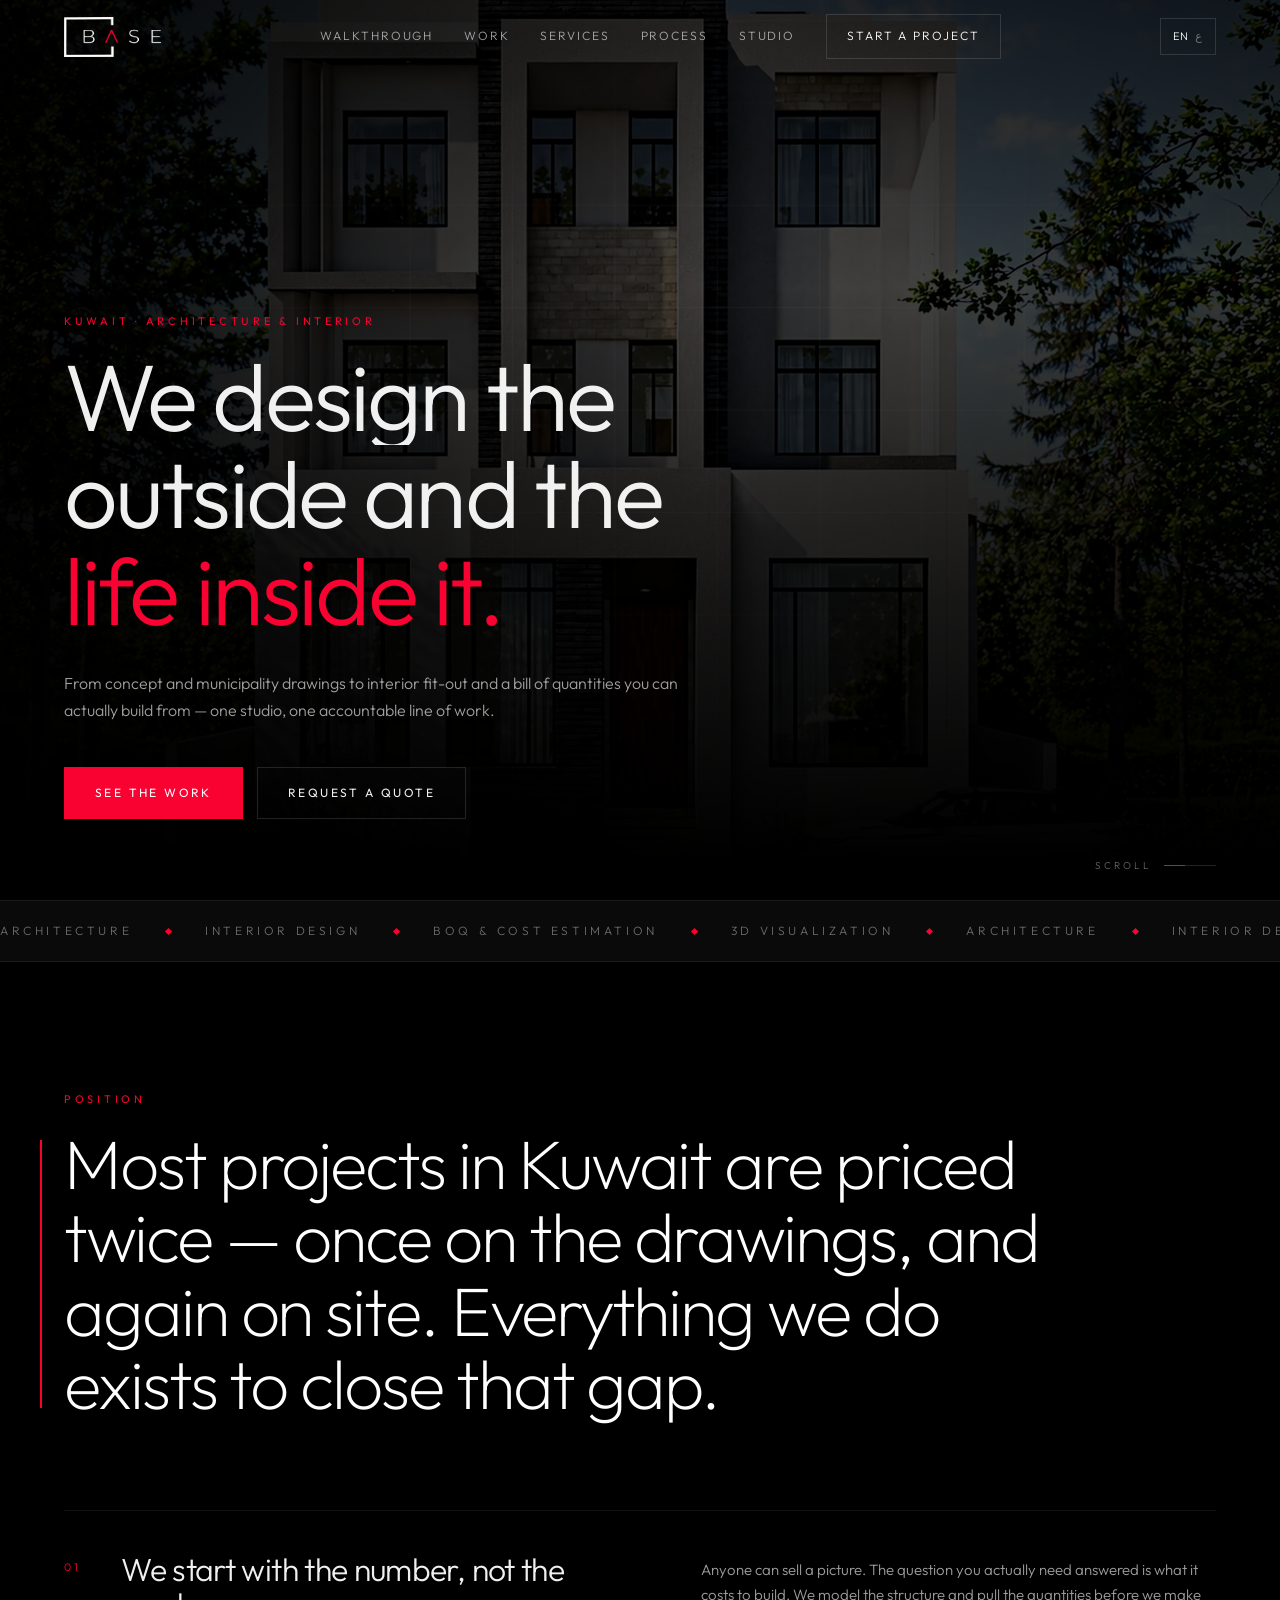
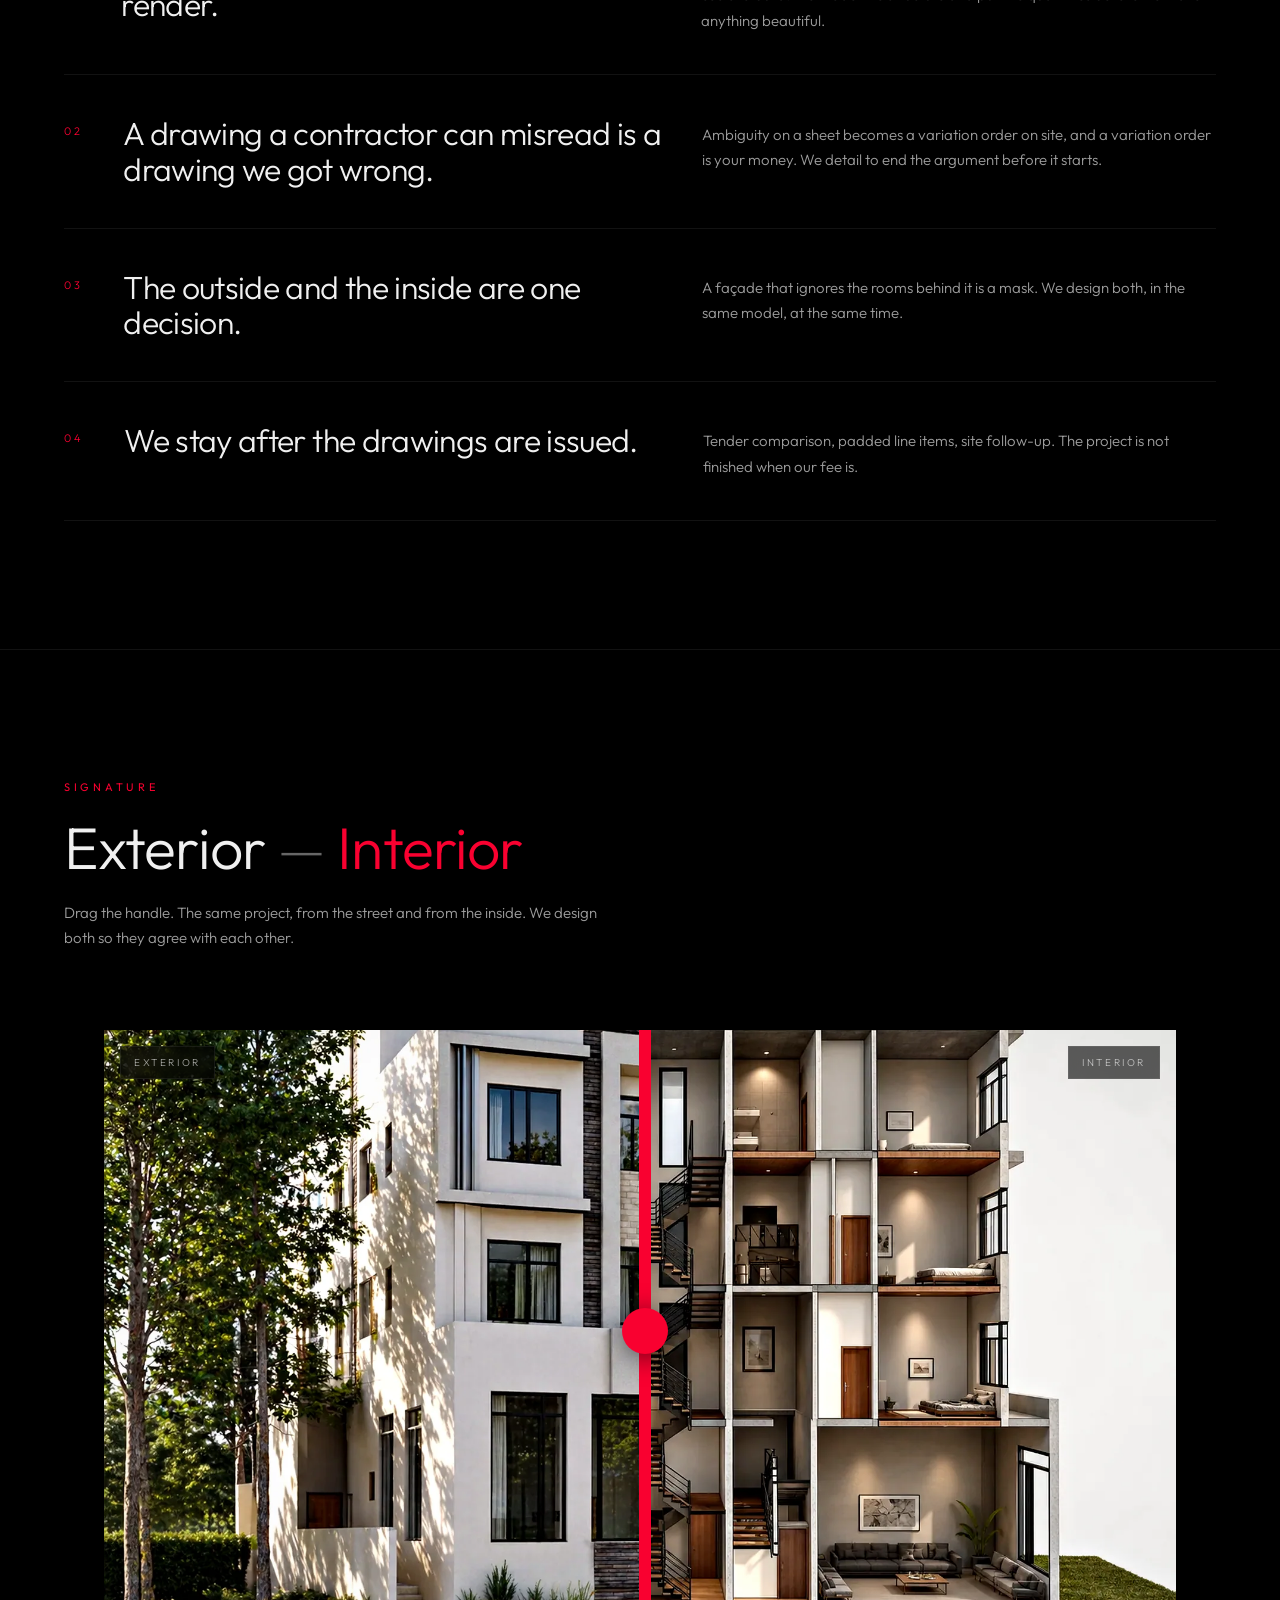
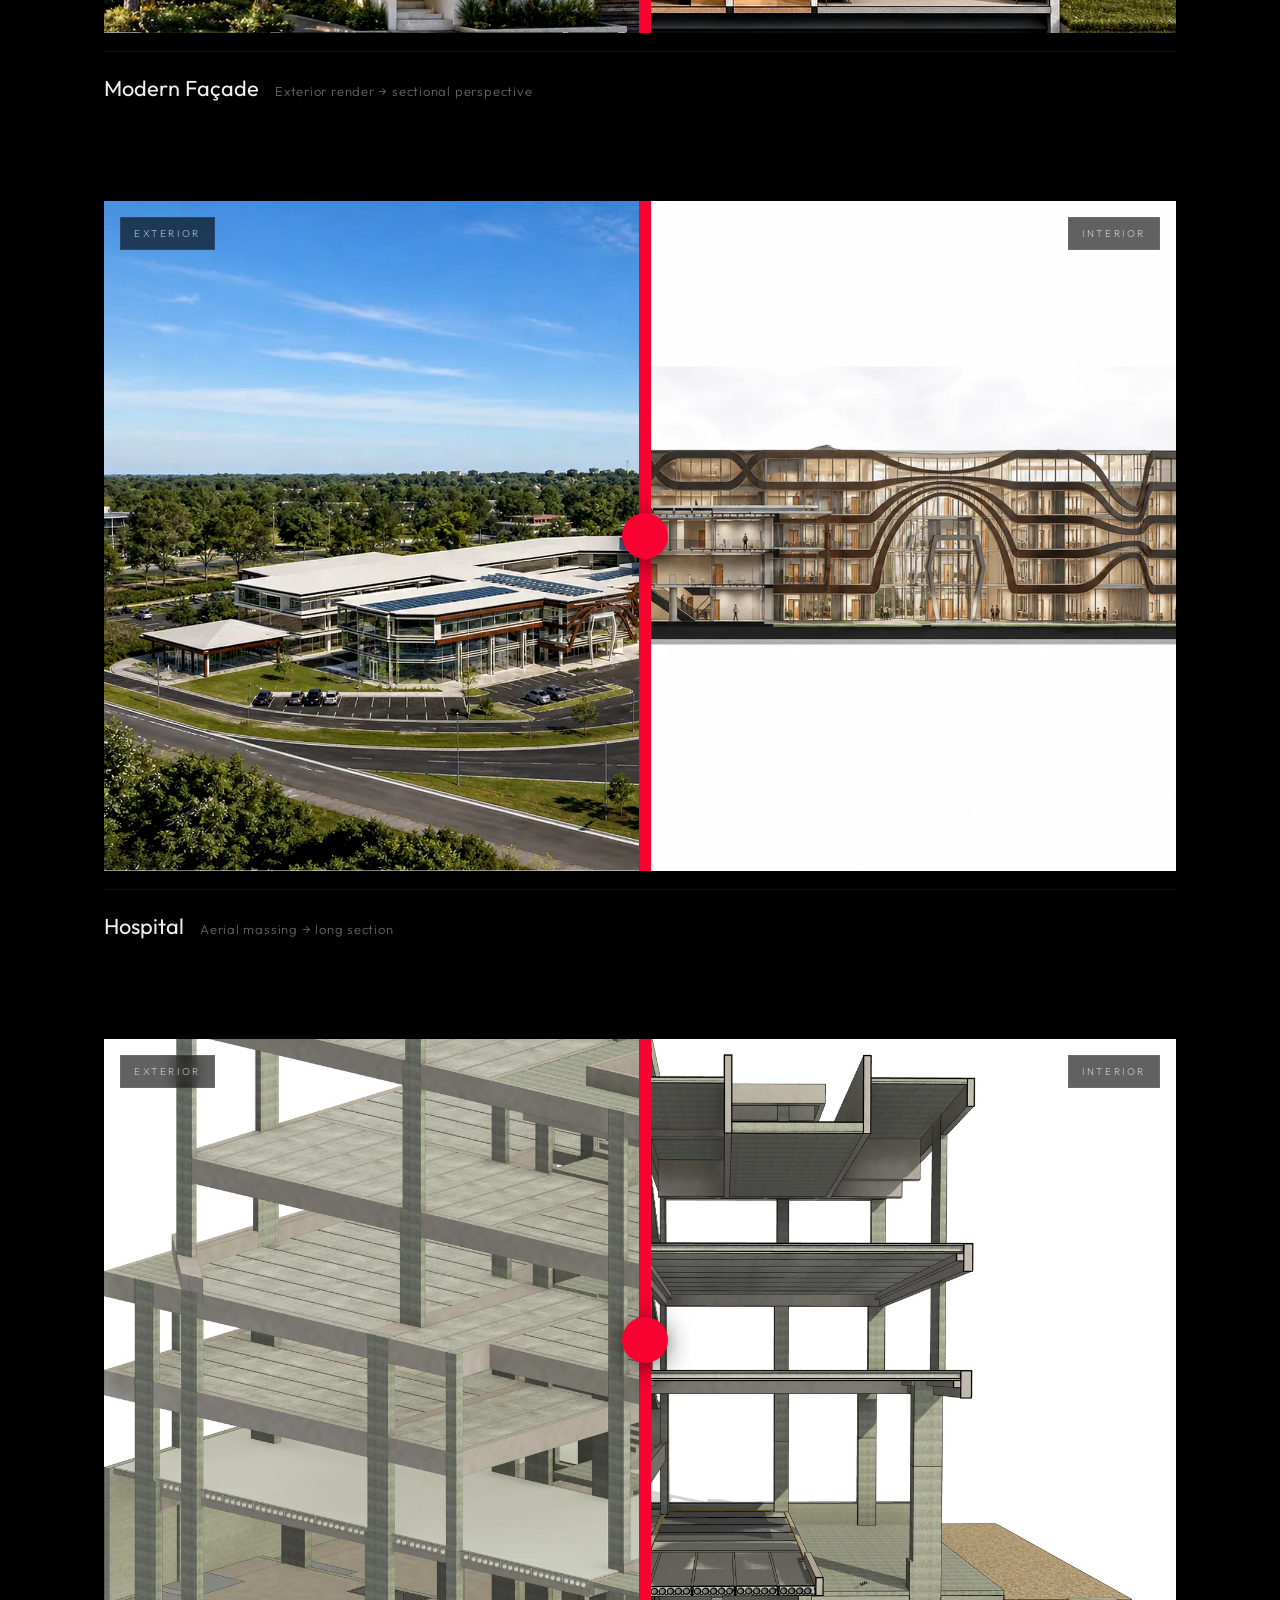
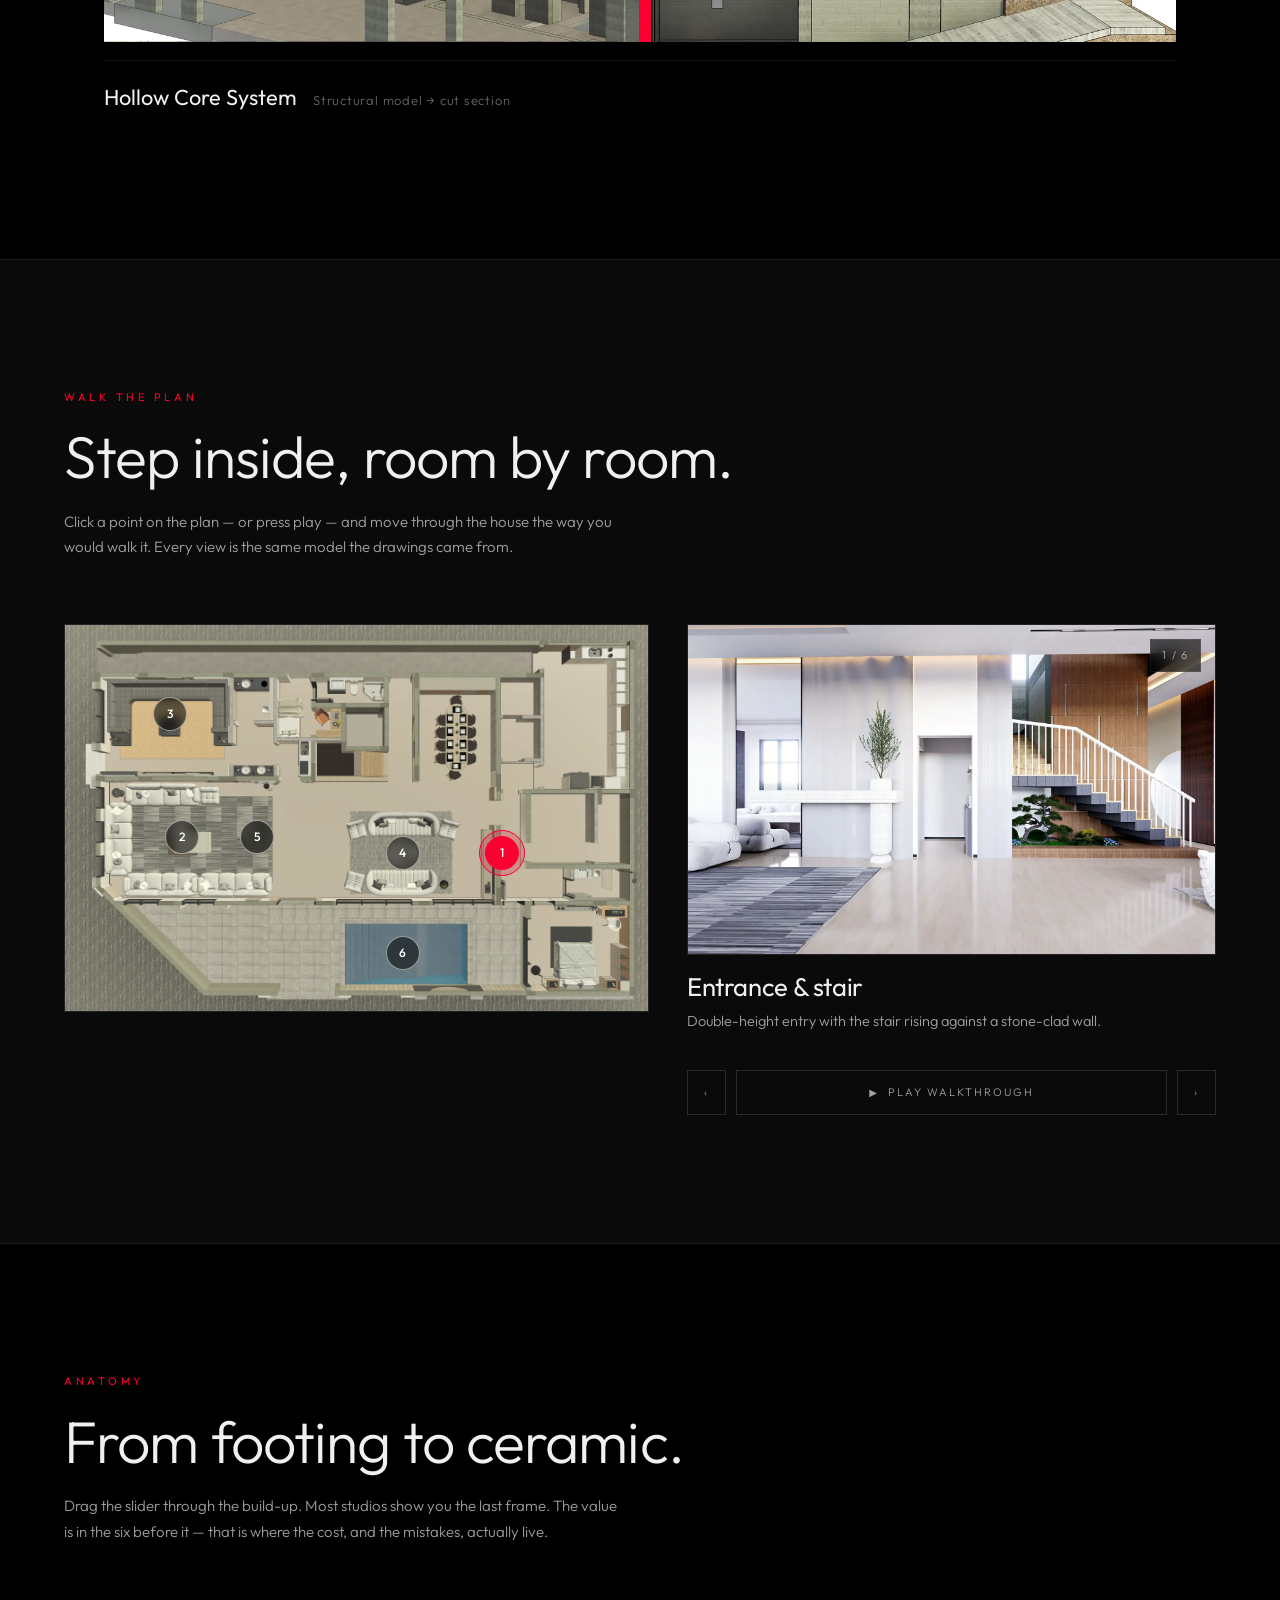
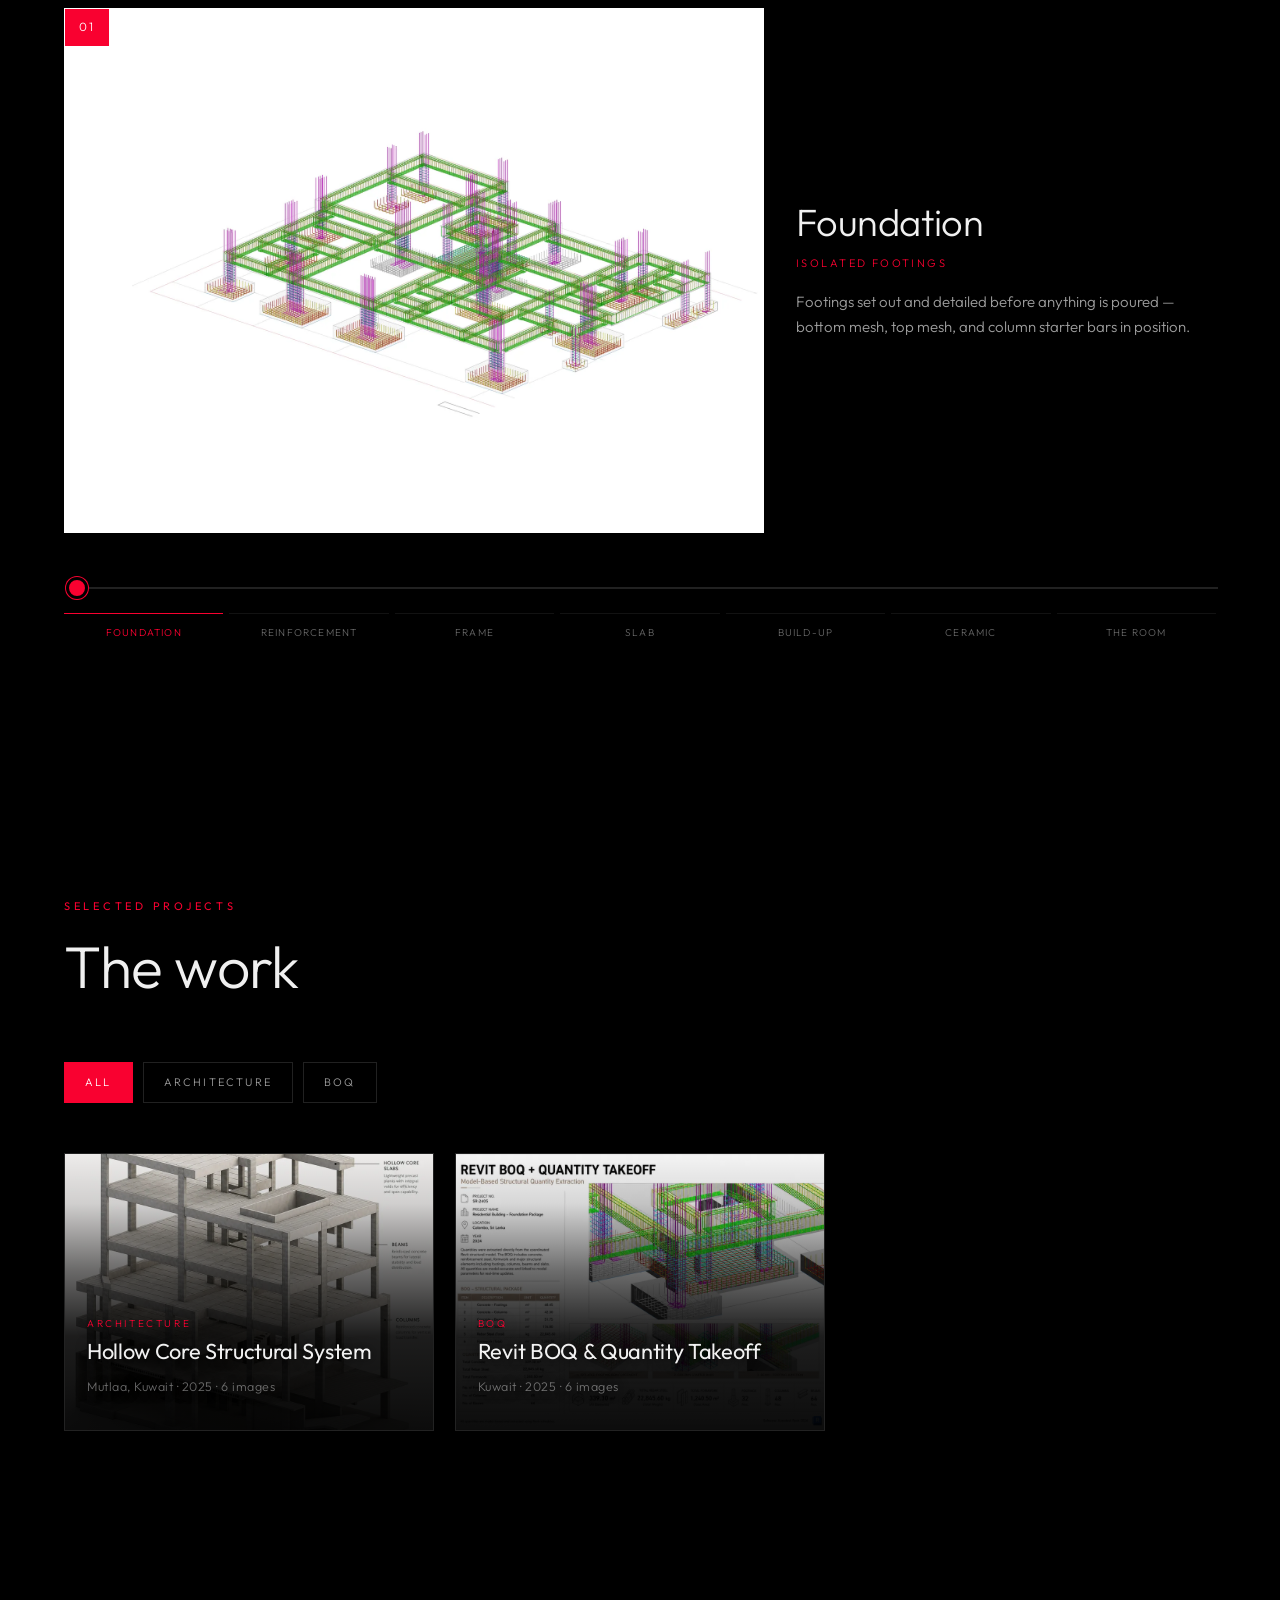
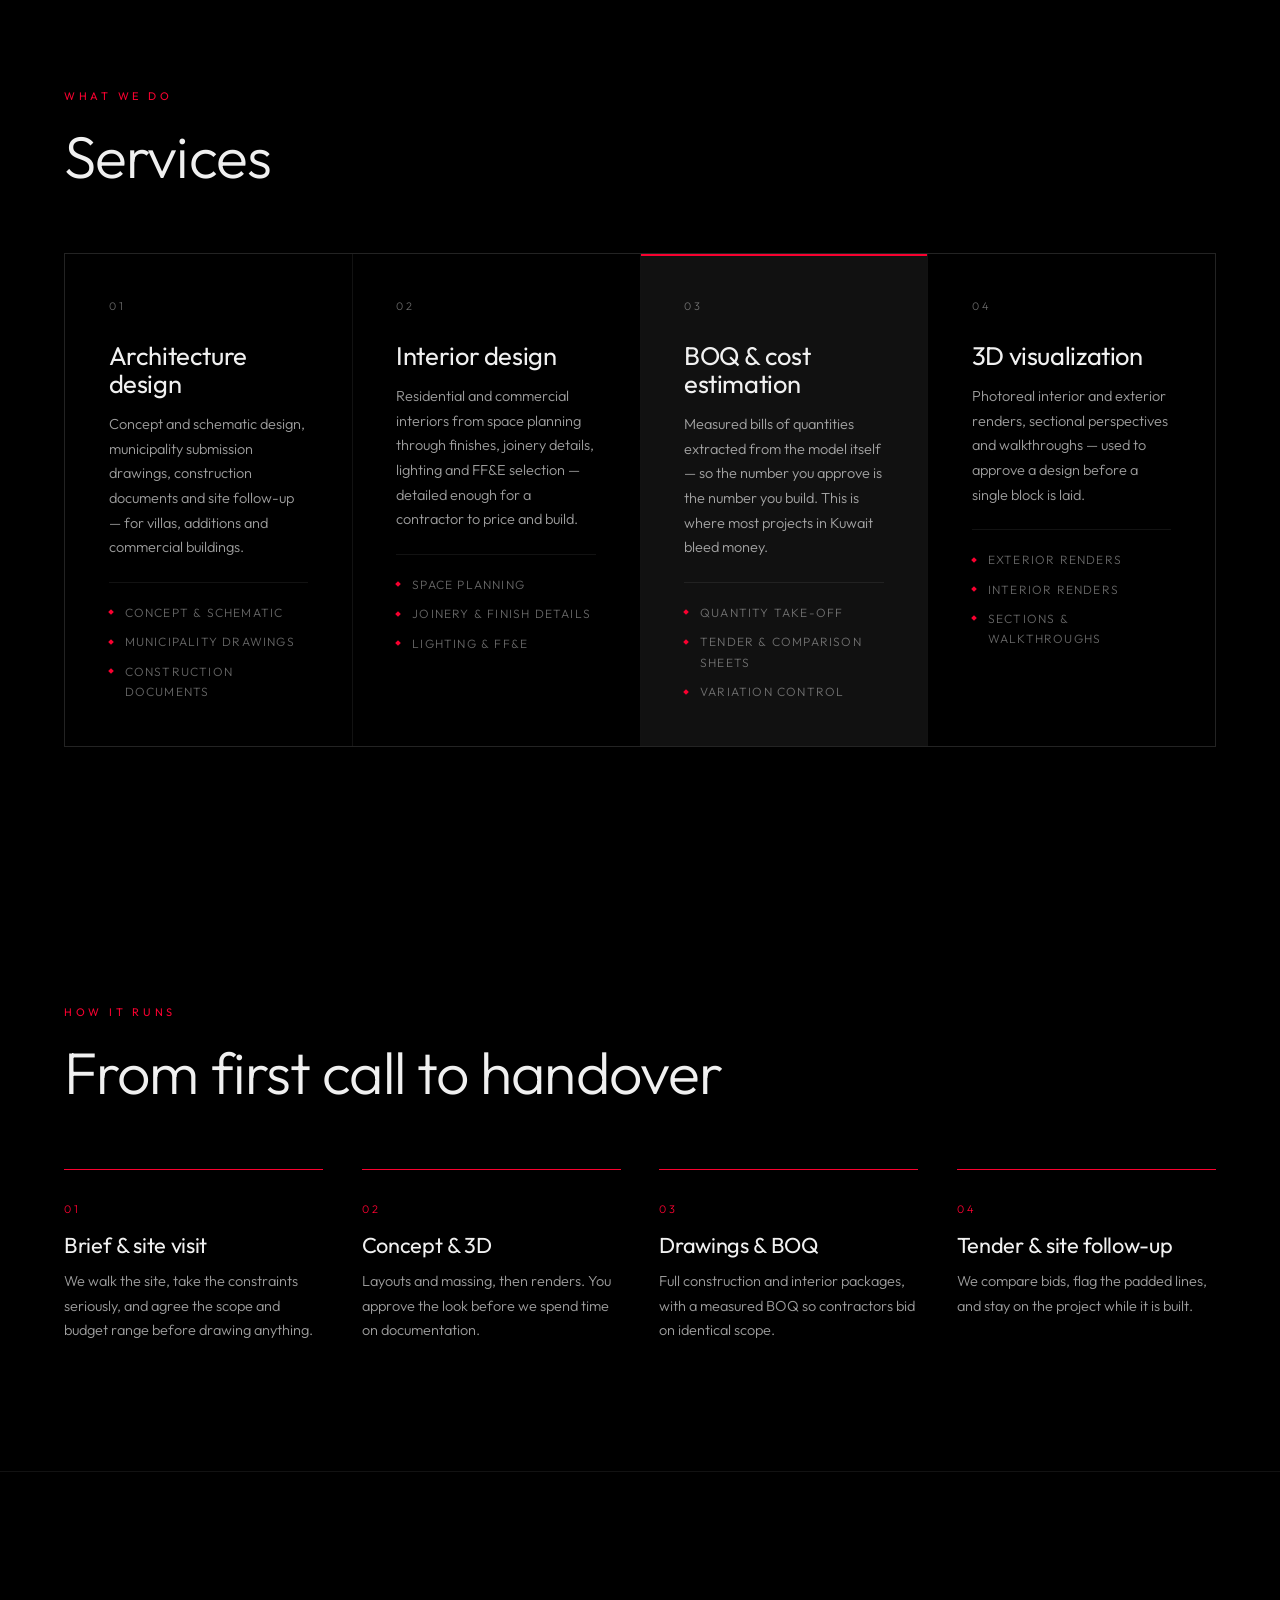
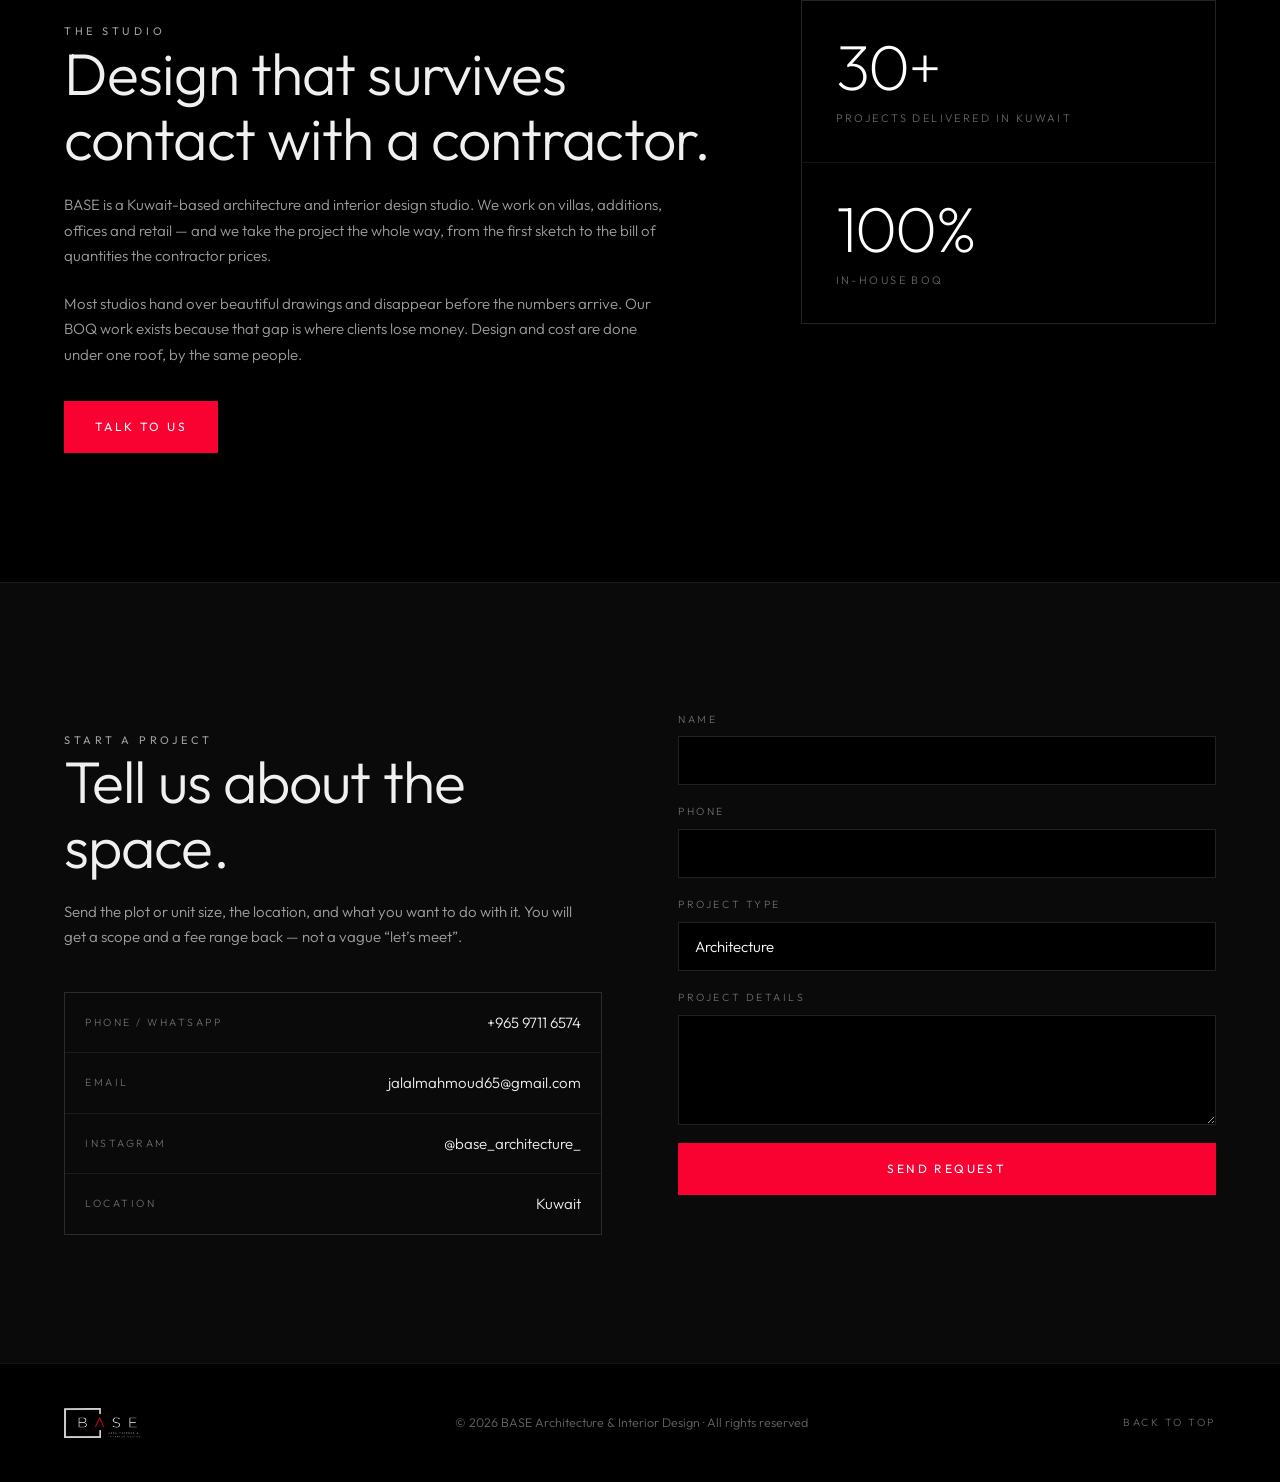
==== index.html @ 195a8ef1 "Add stated Position, hide client-identifiable and student work Position section: a lead statement an" ====
<!DOCTYPE html>
<html lang="en" dir="ltr">
<head>
<meta charset="utf-8">
<meta name="viewport" content="width=device-width, initial-scale=1">
<title>BASE — Architecture &amp; Interior Design | Kuwait</title>
<meta name="description" content="BASE is a Kuwait-based architecture and interior design studio: concept design, municipality drawings, interior fit-out, 3D visualization and model-based BOQ / cost estimation.">
<meta name="theme-color" content="#000000">
<meta name="robots" content="index, follow">

<meta property="og:type" content="website">
<meta property="og:site_name" content="BASE Architecture &amp; Interior Design">
<meta property="og:title" content="BASE — Architecture &amp; Interior Design | Kuwait">
<meta property="og:description" content="Architecture, interior design, 3D visualization and model-based BOQ in Kuwait.">
<!-- Absolute URLs are required here — relative paths break link previews
     on WhatsApp, LinkedIn and X. Update these if you add a custom domain. -->
<meta property="og:url" content="https://jellox9991.github.io/base-design/">
<meta property="og:image" content="https://jellox9991.github.io/base-design/assets/img/brand/og-cover.jpg">
<meta property="og:image:width" content="1200">
<meta property="og:image:height" content="630">
<meta property="og:locale" content="en_US">
<meta property="og:locale:alternate" content="ar_KW">
<meta name="twitter:card" content="summary_large_image">
<meta name="twitter:image" content="https://jellox9991.github.io/base-design/assets/img/brand/og-cover.jpg">

<link rel="canonical" href="https://jellox9991.github.io/base-design/">
<link rel="icon" href="assets/img/brand/favicon.svg" type="image/svg+xml">
<link rel="apple-touch-icon" href="assets/img/brand/logo.png">
<link rel="preconnect" href="https://fonts.googleapis.com">
<link rel="preconnect" href="https://fonts.gstatic.com" crossorigin>
<link href="https://fonts.googleapis.com/css2?family=Outfit:wght@200;300;400;500&family=Tajawal:wght@300;400;500;700&display=swap" rel="stylesheet">
<link rel="preload" as="image" href="assets/img/transitions/hero.webp">
<link rel="stylesheet" href="css/style.css">

<script type="application/ld+json">
{
  "@context": "https://schema.org",
  "@type": "ProfessionalService",
  "name": "BASE Architecture & Interior Design",
  "alternateName": "بيس للعمارة والتصميم الداخلي",
  "description": "Architecture, interior design, 3D visualization and model-based BOQ / cost estimation studio based in Kuwait.",
  "url": "https://jellox9991.github.io/base-design/",
  "image": "https://jellox9991.github.io/base-design/assets/img/brand/og-cover.jpg",
  "areaServed": { "@type": "Country", "name": "Kuwait" },
  "address": { "@type": "PostalAddress", "addressCountry": "KW" },
  "telephone": "+96597116574",
  "email": "jalalmahmoud65@gmail.com",
  "sameAs": ["https://instagram.com/base_architecture_"],
  "knowsLanguage": ["en", "ar"],
  "serviceType": [
    "Architectural design",
    "Interior design",
    "Bill of quantities",
    "3D visualization"
  ]
}
</script>
</head>
<body>

<a class="skip-link" href="#main" data-i18n="skip">Skip to content</a>

<!-- ============ NAV ============ -->
<header class="nav" id="nav">
  <div class="nav__inner">
    <a class="brand" href="#hero" aria-label="BASE — home">
      <!-- tagline-free lockup: the strapline is unreadable at nav size -->
      <img class="brand__mark" src="assets/img/brand/logo-mark.png" alt="BASE" width="1010" height="417">
    </a>

    <nav class="nav__links" id="navLinks">
      <a href="#walkthrough" data-i18n="navWalk">Walkthrough</a>
      <a href="#work"     data-i18n="navWork">Work</a>
      <a href="#services" data-i18n="navServices">Services</a>
      <a href="#process"  data-i18n="navProcess">Process</a>
      <a href="#about"    data-i18n="navAbout">Studio</a>
      <a href="#contact"  class="nav__cta" data-i18n="navContact">Start a project</a>
    </nav>

    <div class="nav__tools">
      <button class="lang" id="langBtn" type="button" aria-label="Switch language / تغيير اللغة">
        <span class="lang__on">EN</span><span class="lang__off">ع</span>
      </button>
      <button class="burger" id="burger" type="button" aria-label="Menu" aria-expanded="false">
        <span></span><span></span><span></span>
      </button>
    </div>
  </div>
</header>

<main id="main">

<!-- ============ HERO ============ -->
<section class="hero" id="hero">
  <div class="hero__media" aria-hidden="true">
    <img src="assets/img/transitions/hero.webp" alt="" class="hero__img" fetchpriority="high" decoding="async">
    <div class="hero__grid"></div>
  </div>

  <div class="hero__content">
    <p class="eyebrow" data-i18n="heroEyebrow">Kuwait · Architecture &amp; Interior</p>
    <h1 class="hero__title">
      <span class="line" data-i18n="heroTitle1">We design the</span>
      <span class="line" data-i18n="heroTitle2">outside and the</span>
      <span class="line line--accent" data-i18n="heroTitle3">life inside it.</span>
    </h1>
    <p class="hero__lede" data-i18n="heroLede">From concept and municipality drawings to interior fit-out and a bill of quantities you can actually build from — one studio, one accountable line of work.</p>
    <div class="hero__actions">
      <a href="#work" class="btn btn--primary" data-i18n="heroCta1">See the work</a>
      <a href="#contact" class="btn btn--ghost" data-i18n="heroCta2">Request a quote</a>
    </div>
  </div>

  <div class="hero__scroll" aria-hidden="true">
    <span data-i18n="scroll">Scroll</span>
    <i></i>
  </div>
</section>

<!-- ============ MARQUEE ============ -->
<section class="strip" aria-hidden="true">
  <div class="strip__track">
    <span>ARCHITECTURE</span><i></i><span>INTERIOR DESIGN</span><i></i><span>BOQ &amp; COST ESTIMATION</span><i></i><span>3D VISUALIZATION</span><i></i>
    <span>ARCHITECTURE</span><i></i><span>INTERIOR DESIGN</span><i></i><span>BOQ &amp; COST ESTIMATION</span><i></i><span>3D VISUALIZATION</span><i></i>
  </div>
</section>

<!-- ============ POSITION ============ -->
<section class="section manifesto" id="position">
  <div class="wrap">
    <p class="eyebrow" data-reveal data-i18n="posEyebrow">Position</p>

    <blockquote class="manifesto__lead" data-reveal data-i18n="posLead">
      Most projects in Kuwait are priced twice — once on the drawings, and again on site. Everything we do exists to close that gap.
    </blockquote>

    <ol class="creed">
      <li class="creed__item" data-reveal>
        <span class="creed__n">01</span>
        <h3 data-i18n="pos1">We start with the number, not the render.</h3>
        <p data-i18n="pos1d">Anyone can sell a picture. The question you actually need answered is what it costs to build. We model the structure and pull the quantities before we make anything beautiful.</p>
      </li>
      <li class="creed__item" data-reveal style="--d:80ms">
        <span class="creed__n">02</span>
        <h3 data-i18n="pos2">A drawing a contractor can misread is a drawing we got wrong.</h3>
        <p data-i18n="pos2d">Ambiguity on a sheet becomes a variation order on site, and a variation order is your money. We detail to end the argument before it starts.</p>
      </li>
      <li class="creed__item" data-reveal style="--d:160ms">
        <span class="creed__n">03</span>
        <h3 data-i18n="pos3">The outside and the inside are one decision.</h3>
        <p data-i18n="pos3d">A façade that ignores the rooms behind it is a mask. We design both, in the same model, at the same time.</p>
      </li>
      <li class="creed__item" data-reveal style="--d:240ms">
        <span class="creed__n">04</span>
        <h3 data-i18n="pos4">We stay after the drawings are issued.</h3>
        <p data-i18n="pos4d">Tender comparison, padded line items, site follow-up. The project is not finished when our fee is.</p>
      </li>
    </ol>
  </div>
</section>

<!-- ============ EXTERIOR ⇄ INTERIOR ============ -->
<section class="section transition" id="transition">
  <div class="wrap">
    <header class="sec-head" data-reveal>
      <p class="eyebrow" data-i18n="transEyebrow">Signature</p>
      <h2 class="sec-title">
        <span data-i18n="transTitleA">Exterior</span>
        <span class="dash">—</span>
        <span class="accent" data-i18n="transTitleB">Interior</span>
      </h2>
      <p class="sec-lede" data-i18n="transLede">Drag the handle. The same project, from the street and from the inside. We design both so they agree with each other.</p>
    </header>

    <div class="compare-list" id="compareList"><!-- built from js/projects.js --></div>
  </div>
</section>

<!-- ============ PLAN WALKTHROUGH ============ -->
<section class="section walk" id="walkthrough">
  <div class="wrap">
    <header class="sec-head" data-reveal>
      <p class="eyebrow" data-i18n="walkEyebrow">Walk the plan</p>
      <h2 class="sec-title" data-i18n="walkTitle">Step inside, room by room.</h2>
      <p class="sec-lede" data-i18n="walkLede">Click a point on the plan — or press play — and move through the house the way you would walk it. Every view is the same model the drawings came from.</p>
    </header>

    <div class="walk__grid" data-reveal>
      <figure class="walk__plan">
        <img id="walkPlan" src="assets/img/walk/salmiya-plan.webp" alt="Ground floor plan" loading="lazy" decoding="async">
        <div class="walk__dots" id="walkDots"></div>
      </figure>

      <div class="walk__view">
        <div class="walk__frame">
          <img id="walkImg" src="" alt="" decoding="async">
          <span class="walk__badge" id="walkBadge">1 / 6</span>
        </div>
        <div class="walk__info">
          <h3 id="walkRoom">—</h3>
          <p id="walkNote"></p>
        </div>
        <div class="walk__ctrl">
          <button class="wbtn" id="walkPrev" type="button" aria-label="Previous room">&#8249;</button>
          <button class="wbtn wbtn--play" id="walkPlay" type="button">
            <span class="wbtn__icon" id="walkPlayIcon">▶</span>
            <span data-i18n="walkPlay">Play walkthrough</span>
          </button>
          <button class="wbtn" id="walkNext" type="button" aria-label="Next room">&#8250;</button>
        </div>
      </div>
    </div>
  </div>
</section>

<!-- ============ BUILD-UP LAYERS ============ -->
<section class="section layers" id="layers">
  <div class="wrap">
    <header class="sec-head" data-reveal>
      <p class="eyebrow" data-i18n="layEyebrow">Anatomy</p>
      <h2 class="sec-title" data-i18n="layTitle">From footing to ceramic.</h2>
      <p class="sec-lede" data-i18n="layLede">Drag the slider through the build-up. Most studios show you the last frame. The value is in the seven before it — that is where the cost, and the mistakes, actually live.</p>
    </header>

    <div class="lay" data-reveal>
      <div class="lay__stage">
        <img id="layImg" src="" alt="" loading="lazy" decoding="async">
        <span class="lay__step" id="layStep">01</span>
      </div>

      <div class="lay__panel">
        <h3 id="layName">—</h3>
        <p class="lay__spec" id="laySpec"></p>
        <p class="lay__note" id="layNote"></p>
      </div>

      <div class="lay__track">
        <input type="range" id="layRange" min="0" max="6" value="0" step="1"
               aria-label="Construction layer">
        <ol class="lay__ticks" id="layTicks"></ol>
      </div>
    </div>
  </div>
</section>

<!-- ============ WORK ============ -->
<section class="section work" id="work">
  <div class="wrap">
    <header class="sec-head" data-reveal>
      <p class="eyebrow" data-i18n="workEyebrow">Selected projects</p>
      <h2 class="sec-title" data-i18n="workTitle">The work</h2>
    </header>

    <div class="filters" data-reveal>
      <button class="chip is-active" data-filter="all"          data-i18n="fAll">All</button>
      <button class="chip" data-filter="architecture" data-i18n="fArch">Architecture</button>
      <button class="chip" data-filter="interior"     data-i18n="fInt">Interior</button>
      <button class="chip" data-filter="exterior"     data-i18n="fExt">Exterior</button>
      <button class="chip" data-filter="boq"          data-i18n="fBoq">BOQ</button>
    </div>

    <div class="grid" id="grid"><!-- built from js/projects.js --></div>
  </div>
</section>

<!-- ============ SERVICES ============ -->
<section class="section services" id="services">
  <div class="wrap">
    <header class="sec-head" data-reveal>
      <p class="eyebrow" data-i18n="svcEyebrow">What we do</p>
      <h2 class="sec-title" data-i18n="svcTitle">Services</h2>
    </header>

    <div class="svc-grid" data-reveal>
      <article class="svc">
        <span class="svc__num">01</span>
        <h3 data-i18n="svc1">Architecture design</h3>
        <p data-i18n="svc1d">Concept and schematic design, municipality submission drawings, construction documents and site follow-up.</p>
        <ul>
          <li data-i18n="svc1a">Concept &amp; schematic</li>
          <li data-i18n="svc1b">Municipality drawings</li>
          <li data-i18n="svc1c">Construction documents</li>
        </ul>
      </article>

      <article class="svc">
        <span class="svc__num">02</span>
        <h3 data-i18n="svc2">Interior design</h3>
        <p data-i18n="svc2d">Residential and commercial interiors from space planning through finishes, joinery, lighting and FF&amp;E.</p>
        <ul>
          <li data-i18n="svc2a">Space planning</li>
          <li data-i18n="svc2b">Joinery &amp; finish details</li>
          <li data-i18n="svc2c">Lighting &amp; FF&amp;E</li>
        </ul>
      </article>

      <article class="svc svc--accent">
        <span class="svc__num">03</span>
        <h3 data-i18n="svc3">BOQ &amp; cost estimation</h3>
        <p data-i18n="svc3d">Measured bills of quantities extracted from the model itself — so the number you approve is the number you build.</p>
        <ul>
          <li data-i18n="svc3a">Quantity take-off</li>
          <li data-i18n="svc3b">Tender &amp; comparison sheets</li>
          <li data-i18n="svc3c">Variation control</li>
        </ul>
      </article>

      <article class="svc">
        <span class="svc__num">04</span>
        <h3 data-i18n="svc4">3D visualization</h3>
        <p data-i18n="svc4d">Photoreal interior and exterior renders, sectional perspectives and walkthroughs.</p>
        <ul>
          <li data-i18n="svc4a">Exterior renders</li>
          <li data-i18n="svc4b">Interior renders</li>
          <li data-i18n="svc4c">Sections &amp; walkthroughs</li>
        </ul>
      </article>
    </div>
  </div>
</section>

<!-- ============ PROCESS ============ -->
<section class="section process" id="process">
  <div class="wrap">
    <header class="sec-head" data-reveal>
      <p class="eyebrow" data-i18n="prcEyebrow">How it runs</p>
      <h2 class="sec-title" data-i18n="prcTitle">From first call to handover</h2>
    </header>

    <ol class="steps">
      <li class="step">
        <span class="step__n">01</span>
        <h3 data-i18n="st1">Brief &amp; site visit</h3>
        <p data-i18n="st1d">We walk the site, take the constraints seriously, and agree the scope and budget range before drawing anything.</p>
      </li>
      <li class="step">
        <span class="step__n">02</span>
        <h3 data-i18n="st2">Concept &amp; 3D</h3>
        <p data-i18n="st2d">Layouts and massing, then renders. You approve the look before we spend time on documentation.</p>
      </li>
      <li class="step">
        <span class="step__n">03</span>
        <h3 data-i18n="st3">Drawings &amp; BOQ</h3>
        <p data-i18n="st3d">Full construction and interior packages, with a measured BOQ so contractors bid on identical scope.</p>
      </li>
      <li class="step">
        <span class="step__n">04</span>
        <h3 data-i18n="st4">Tender &amp; site follow-up</h3>
        <p data-i18n="st4d">We compare bids, flag the padded lines, and stay on the project while it is built.</p>
      </li>
    </ol>
  </div>
</section>

<!-- ============ STUDIO ============ -->
<section class="section about" id="about">
  <div class="wrap about__inner">
    <div class="about__text" data-reveal>
      <p class="eyebrow" data-i18n="abtEyebrow">The studio</p>
      <h2 class="sec-title" data-i18n="abtTitle">Design that survives contact with a contractor.</h2>
      <p data-i18n="abtP1">BASE is a Kuwait-based architecture and interior design studio.</p>
      <p data-i18n="abtP2">Design and cost are done under one roof, by the same people.</p>
      <a href="#contact" class="btn btn--primary" data-i18n="abtCta">Talk to us</a>
    </div>

    <ul class="stats" data-reveal style="--d:120ms">
      <li><strong data-count="30" data-suffix="+">0</strong><span data-i18n="stat1">Projects delivered in Kuwait</span></li>
      <li><strong data-count="100" data-suffix="%">0</strong><span data-i18n="stat3">In-house BOQ</span></li>
      <!-- Years in the market — add your figure and un-comment to show it:
      <li><strong data-count="0">0</strong><span data-i18n="stat2">Years in Kuwait</span></li>
      -->
    </ul>
  </div>
</section>

<!-- ============ CONTACT ============ -->
<section class="section contact" id="contact">
  <div class="wrap contact__inner">
    <div class="contact__text" data-reveal>
      <p class="eyebrow" data-i18n="ctEyebrow">Start a project</p>
      <h2 class="sec-title" data-i18n="ctTitle">Tell us about the space.</h2>
      <p data-i18n="ctLede">Send the plot or unit size, the location, and what you want to do with it.</p>

      <ul class="contact__list">
        <li><span data-i18n="ctPhone">Phone / WhatsApp</span><a id="waLink" href="#" target="_blank" rel="noopener">+965 0000 0000</a></li>
        <li><span data-i18n="ctEmail">Email</span><a id="mailLink" href="#">info@basedesign-kw.com</a></li>
        <li><span data-i18n="ctInsta">Instagram</span><a id="igLink" href="#" target="_blank" rel="noopener">@base.design.kw</a></li>
        <li><span data-i18n="ctLoc">Location</span><a href="#" data-i18n="ctLocV">Kuwait</a></li>
      </ul>
    </div>

    <form class="form" id="contactForm" method="POST" data-reveal style="--d:120ms">
      <div class="field">
        <label for="name" data-i18n="fName">Name</label>
        <input id="name" name="name" type="text" required autocomplete="name">
      </div>
      <div class="field">
        <label for="phone" data-i18n="fPhone">Phone</label>
        <input id="phone" name="phone" type="tel" required autocomplete="tel" inputmode="tel">
      </div>
      <div class="field">
        <label for="type" data-i18n="fType">Project type</label>
        <select id="type" name="type">
          <option value="architecture" data-i18n="fType1">Architecture</option>
          <option value="interior"     data-i18n="fType2">Interior design</option>
          <option value="boq"          data-i18n="fType3">BOQ / cost estimation</option>
          <option value="3d"           data-i18n="fType4">3D visualization</option>
          <option value="other"        data-i18n="fType5">Something else</option>
        </select>
      </div>
      <div class="field">
        <label for="msg" data-i18n="fMsg">Project details</label>
        <textarea id="msg" name="message" rows="4" required></textarea>
      </div>
      <button class="btn btn--primary btn--full" type="submit" data-i18n="fSend">Send request</button>
      <p class="form__note" id="formNote" role="status" aria-live="polite"></p>
    </form>
  </div>
</section>

</main>

<!-- ============ FOOTER ============ -->
<footer class="footer">
  <div class="wrap footer__inner">
    <img class="footer__mark" src="assets/img/brand/logo.png" alt="BASE" width="1058" height="417" loading="lazy">
    <p class="footer__copy">© <span id="year">2026</span> BASE Architecture &amp; Interior Design · <span data-i18n="ftRights">All rights reserved</span></p>
    <a href="#hero" class="footer__top" data-i18n="ftTop">Back to top</a>
  </div>
</footer>

<a class="wa-float" href="#" target="_blank" rel="noopener" aria-label="WhatsApp">
  <svg viewBox="0 0 24 24" aria-hidden="true"><path fill="currentColor" d="M12.04 2C6.58 2 2.13 6.45 2.13 11.91c0 1.75.46 3.45 1.32 4.95L2 22l5.25-1.38c1.45.79 3.08 1.21 4.79 1.21h.01c5.46 0 9.91-4.45 9.91-9.91C21.96 6.45 17.5 2 12.04 2m5.8 14.13c-.25.69-1.44 1.32-1.99 1.4-.51.08-1.15.11-1.86-.12-.43-.14-.98-.32-1.69-.63-2.97-1.28-4.91-4.27-5.06-4.47-.15-.2-1.21-1.61-1.21-3.07s.77-2.18 1.04-2.48c.27-.3.59-.37.79-.37h.57c.18 0 .43-.07.67.51.25.6.84 2.06.91 2.21.07.15.12.32.02.52-.1.2-.15.32-.3.5-.15.17-.31.39-.44.52-.15.15-.3.31-.13.61.17.3.76 1.25 1.63 2.03 1.12 1 2.06 1.31 2.35 1.46.3.15.47.12.64-.07.17-.2.74-.86.94-1.16.2-.3.4-.25.67-.15.27.1 1.72.81 2.01.96.3.15.5.22.57.35.07.12.07.72-.18 1.42"/></svg>
</a>

<div class="lightbox" id="lightbox" role="dialog" aria-modal="true" aria-hidden="true">
  <button class="lightbox__close" id="lbClose" aria-label="Close">&times;</button>
  <button class="lightbox__nav lightbox__nav--prev" id="lbPrev" aria-label="Previous">&#8249;</button>
  <img class="lightbox__img" id="lbImg" alt="">
  <button class="lightbox__nav lightbox__nav--next" id="lbNext" aria-label="Next">&#8250;</button>
  <p class="lightbox__cap" id="lbCap"></p>
</div>

<script src="js/config.js"></script>
<script src="js/projects.js"></script>
<script src="js/walkthrough.js"></script>
<script src="js/i18n.js"></script>
<script src="js/main.js"></script>
</body>
</html>
---- css/style.css ----
/* ============================================================
   BASE — Architecture & Interior Design
   Brand: #000000 / #FFFFFF / #F90130
   ============================================================ */

:root{
  --black:#000000;
  --ink:#0a0a0a;
  --ink-2:#111111;
  --ink-3:#161616;
  --white:#ffffff;
  --red:#f90130;
  --red-dim:#c30126;

  --t-1:rgba(255,255,255,.94);
  --t-2:rgba(255,255,255,.62);
  --t-3:rgba(255,255,255,.40);
  --line:rgba(255,255,255,.13);
  --line-2:rgba(255,255,255,.07);

  --f-en:'Outfit',system-ui,-apple-system,'Segoe UI',sans-serif;
  --f-ar:'Tajawal','Outfit',system-ui,sans-serif;
  --f:var(--f-en);

  --wrap:1320px;
  --gut:clamp(20px,5vw,64px);
  --nav-h:74px;

  --ease:cubic-bezier(.22,.61,.36,1);
  --slow:cubic-bezier(.16,1,.3,1);
}

html[lang="ar"]{ --f:var(--f-ar); }

*,*::before,*::after{ box-sizing:border-box; }

html{
  scroll-behavior:smooth;
  scroll-padding-top:var(--nav-h);
  -webkit-text-size-adjust:100%;
}

body{
  margin:0;
  background:var(--black);
  color:var(--t-1);
  font-family:var(--f);
  font-weight:300;
  font-size:clamp(15px,1.05vw,17px);
  line-height:1.7;
  overflow-x:hidden;
  -webkit-font-smoothing:antialiased;
}

img{ display:block; max-width:100%; height:auto; }
a{ color:inherit; text-decoration:none; }
button{ font:inherit; color:inherit; background:none; border:0; cursor:pointer; }
ul,ol{ margin:0; padding:0; list-style:none; }

::selection{ background:var(--red); color:#fff; }

.wrap{ width:100%; max-width:var(--wrap); margin-inline:auto; padding-inline:var(--gut); }

.skip-link{
  position:absolute; inset-inline-start:-9999px; top:0; z-index:999;
  background:var(--red); color:#fff; padding:12px 20px;
}
.skip-link:focus{ inset-inline-start:0; }

:focus-visible{ outline:2px solid var(--red); outline-offset:3px; }

/* ---------------------------------------------------- type */
h1,h2,h3{ font-weight:300; margin:0; line-height:1.1; letter-spacing:-.015em; }
html[lang="ar"] h1,html[lang="ar"] h2,html[lang="ar"] h3{ letter-spacing:0; line-height:1.25; }

.eyebrow{
  margin:0 0 18px;
  font-size:11px; font-weight:400;
  letter-spacing:.34em; text-transform:uppercase;
  color:var(--red);
}
html[lang="ar"] .eyebrow{ letter-spacing:.14em; font-size:12px; }

.sec-title{ font-size:clamp(30px,4.6vw,62px); }
.sec-lede{ max-width:56ch; color:var(--t-2); margin:20px 0 0; }
.sec-head{ margin-bottom:clamp(38px,5vw,68px); max-width:900px; }
.accent{ color:var(--red); }
.dash{ color:var(--t-3); font-weight:200; }

.section{ padding:clamp(78px,10vw,150px) 0; position:relative; }

/* ---------------------------------------------------- buttons */
.btn{
  display:inline-flex; align-items:center; justify-content:center; gap:10px;
  padding:15px 30px; border:1px solid var(--line);
  font-size:12px; font-weight:400; letter-spacing:.2em; text-transform:uppercase;
  transition:background .4s var(--ease), color .4s var(--ease),
             border-color .4s var(--ease), transform .3s var(--ease);
  will-change:transform;
}
html[lang="ar"] .btn{ letter-spacing:.05em; font-size:14px; }
.btn--primary{ background:var(--red); border-color:var(--red); color:#fff; }
.btn--primary:hover{ background:#fff; border-color:#fff; color:#000; transform:translateY(-2px); }
.btn--ghost:hover{ background:#fff; border-color:#fff; color:#000; transform:translateY(-2px); }
.btn--full{ width:100%; }

/* ---------------------------------------------------- nav */
.nav{
  position:fixed; top:0; inset-inline:0; z-index:100;
  height:var(--nav-h);
  background:rgba(0,0,0,0);
  transition:background .5s var(--ease), border-color .5s var(--ease), backdrop-filter .5s;
  border-bottom:1px solid transparent;
}
.nav.is-stuck{
  background:rgba(0,0,0,.86);
  backdrop-filter:blur(18px) saturate(140%);
  -webkit-backdrop-filter:blur(18px) saturate(140%);
  border-bottom-color:var(--line-2);
}
.nav__inner{
  height:100%; max-width:var(--wrap); margin-inline:auto; padding-inline:var(--gut);
  display:flex; align-items:center; justify-content:space-between; gap:24px;
}

.brand{ display:flex; align-items:center; flex:none; }
.brand__mark{
  height:40px; width:auto;
  transition:opacity .3s var(--ease);
}
.brand:hover .brand__mark{ opacity:.75; }
@media (max-width:560px){ .brand__mark{ height:32px; } }

.nav__links{ display:flex; align-items:center; gap:clamp(18px,2.4vw,36px); }
.nav__links a{
  font-size:12px; letter-spacing:.16em; text-transform:uppercase;
  color:var(--t-2); position:relative; padding:6px 0;
  transition:color .3s var(--ease);
}
html[lang="ar"] .nav__links a{ letter-spacing:.02em; font-size:14px; }
.nav__links a::after{
  content:''; position:absolute; bottom:0; inset-inline-start:0;
  width:0; height:1px; background:var(--red); transition:width .4s var(--ease);
}
.nav__links a:hover{ color:#fff; }
.nav__links a:hover::after{ width:100%; }
.nav__links a.is-active{ color:#fff; }
.nav__links a.is-active::after{ width:100%; }

.nav__cta{
  border:1px solid var(--line); padding:11px 20px !important; color:#fff !important;
  transition:background .35s var(--ease), border-color .35s var(--ease), color .35s var(--ease);
}
.nav__cta::after{ display:none !important; }
.nav__cta:hover{ background:var(--red); border-color:var(--red); }

.nav__tools{ display:flex; align-items:center; gap:14px; }
.lang{
  display:flex; align-items:center; gap:6px;
  border:1px solid var(--line); padding:8px 12px;
  font-size:11px; letter-spacing:.1em;
  transition:border-color .3s var(--ease);
}
.lang:hover{ border-color:var(--red); }
.lang__on{ color:#fff; }
.lang__off{ color:var(--t-3); }
html[lang="ar"] .lang__on{ color:var(--t-3); }
html[lang="ar"] .lang__off{ color:#fff; }

.burger{ display:none; width:26px; height:18px; position:relative; }
.burger span{
  position:absolute; inset-inline:0; height:1.5px; background:#fff;
  transition:transform .4s var(--ease), opacity .3s var(--ease);
}
.burger span:nth-child(1){ top:0; }
.burger span:nth-child(2){ top:8px; }
.burger span:nth-child(3){ top:16px; }
.burger.is-open span:nth-child(1){ transform:translateY(8px) rotate(45deg); }
.burger.is-open span:nth-child(2){ opacity:0; }
.burger.is-open span:nth-child(3){ transform:translateY(-8px) rotate(-45deg); }

@media (max-width:920px){
  .burger{ display:block; }
  .nav__links{
    position:fixed; inset:var(--nav-h) 0 auto 0;
    flex-direction:column; align-items:flex-start; gap:0;
    background:rgba(0,0,0,.97);
    backdrop-filter:blur(20px); -webkit-backdrop-filter:blur(20px);
    padding:10px var(--gut) 34px;
    border-bottom:1px solid var(--line-2);
    clip-path:inset(0 0 100% 0); pointer-events:none;
    transition:clip-path .55s var(--slow);
  }
  .nav__links.is-open{ clip-path:inset(0 0 0 0); pointer-events:auto; }
  .nav__links a{ width:100%; padding:17px 0; font-size:15px; border-bottom:1px solid var(--line-2); }
  .nav__cta{ margin-top:18px; width:100%; text-align:center; justify-content:center; border-bottom:0 !important; }
}

/* ---------------------------------------------------- hero */
.hero{
  position:relative; min-height:100svh;
  display:flex; align-items:flex-end;
  padding:calc(var(--nav-h) + 40px) 0 clamp(60px,9vh,110px);
  overflow:hidden;
}
.hero__media{ position:absolute; inset:0; z-index:0; }
.hero__img{
  width:100%; height:100%; object-fit:cover; object-position:center 62%;
  opacity:.5;
  transform:scale(1.06);
  animation:heroIn 2.4s var(--slow) forwards;
}
.hero__img.is-missing{ display:none; }
@keyframes heroIn{ to{ transform:scale(1); } }

.hero__media::after{
  content:''; position:absolute; inset:0;
  background:
    linear-gradient(to top,   #000 4%, rgba(0,0,0,.72) 34%, rgba(0,0,0,.30) 68%, rgba(0,0,0,.62) 100%),
    linear-gradient(to right, rgba(0,0,0,.86) 0%, rgba(0,0,0,.18) 55%, rgba(0,0,0,.42) 100%);
}
html[dir="rtl"] .hero__media::after{
  background:
    linear-gradient(to top,  #000 4%, rgba(0,0,0,.72) 34%, rgba(0,0,0,.30) 68%, rgba(0,0,0,.62) 100%),
    linear-gradient(to left, rgba(0,0,0,.86) 0%, rgba(0,0,0,.18) 55%, rgba(0,0,0,.42) 100%);
}
.hero__grid{
  position:absolute; inset:0;
  background-image:linear-gradient(var(--line-2) 1px,transparent 1px),
                   linear-gradient(90deg,var(--line-2) 1px,transparent 1px);
  background-size:clamp(60px,8vw,110px) clamp(60px,8vw,110px);
  mask-image:radial-gradient(ellipse 80% 70% at 50% 50%,#000 30%,transparent 78%);
  -webkit-mask-image:radial-gradient(ellipse 80% 70% at 50% 50%,#000 30%,transparent 78%);
}

.hero__content{
  position:relative; z-index:2;
  width:100%; max-width:var(--wrap); margin-inline:auto; padding-inline:var(--gut);
}
.hero__title{
  font-size:clamp(38px,7.4vw,104px); line-height:1.02; letter-spacing:-.03em;
  margin:0 0 clamp(20px,3vw,32px);
}
html[lang="ar"] .hero__title{ letter-spacing:0; line-height:1.2; }
.hero__title .line{ display:block; overflow:hidden; }
.hero__title .line > span,
.hero__title .line{ will-change:transform; }
.line--accent{ color:var(--red); }

.hero__lede{ max-width:60ch; color:var(--t-2); margin:0 0 clamp(28px,4vw,42px); font-size:clamp(15px,1.25vw,19px); }
.hero__actions{ display:flex; flex-wrap:wrap; gap:14px; }

.hero__scroll{
  position:absolute; z-index:2; bottom:26px; inset-inline-end:var(--gut);
  display:flex; align-items:center; gap:12px;
  font-size:10px; letter-spacing:.3em; text-transform:uppercase; color:var(--t-3);
}
.hero__scroll i{ display:block; width:52px; height:1px; background:var(--line); position:relative; overflow:hidden; }
.hero__scroll i::after{
  content:''; position:absolute; inset-block:0; inset-inline-start:0; width:40%;
  background:var(--red); animation:scrollLine 2.2s var(--ease) infinite;
}
@keyframes scrollLine{ 0%{ transform:translateX(-100%);} 100%{ transform:translateX(260%);} }
@media (max-width:720px){ .hero__scroll{ display:none; } }

/* ---------------------------------------------------- marquee strip */
.strip{
  border-block:1px solid var(--line-2);
  padding:20px 0; overflow:hidden; background:var(--ink);
}
.strip__track{
  display:flex; align-items:center; gap:34px; width:max-content;
  animation:marquee 34s linear infinite;
}
.strip__track span{
  font-size:12px; letter-spacing:.3em; text-transform:uppercase; color:var(--t-3); white-space:nowrap;
}
.strip__track i{ width:5px; height:5px; background:var(--red); flex:none; transform:rotate(45deg); }
@keyframes marquee{ to{ transform:translateX(-50%); } }
html[dir="rtl"] .strip__track{ animation-direction:reverse; }
@media (prefers-reduced-motion:reduce){ .strip__track{ animation:none; } }

/* ---------------------------------------------------- position */
.manifesto{ border-bottom:1px solid var(--line-2); }

.manifesto__lead{
  margin:0 0 clamp(50px,7vw,100px);
  max-width:22ch;
  font-size:clamp(30px,5.4vw,74px);
  line-height:1.06; letter-spacing:-.03em; font-weight:200;
  color:#fff;
  position:relative;
}
html[lang="ar"] .manifesto__lead{
  letter-spacing:0; line-height:1.35; max-width:26ch; font-weight:300;
}
/* the em-dash clause is the point — let it carry the accent */
.manifesto__lead::before{
  content:''; position:absolute; inset-inline-start:-24px; top:.18em; bottom:.18em;
  width:2px; background:var(--red);
}
@media (max-width:820px){ .manifesto__lead::before{ display:none; } }

.creed{ display:grid; }
.creed__item{
  display:grid; gap:6px 34px;
  grid-template-columns:auto 1fr;
  align-items:start;
  padding:clamp(26px,3.2vw,42px) 0;
  border-top:1px solid var(--line-2);
}
.creed__item:last-child{ border-bottom:1px solid var(--line-2); }
.creed__n{
  grid-row:1 / span 2;
  font-size:11px; letter-spacing:.28em; color:var(--red);
  padding-top:.55em;
}
.creed__item h3{
  font-size:clamp(20px,2.5vw,34px); font-weight:300; letter-spacing:-.02em;
  margin:0;
}
html[lang="ar"] .creed__item h3{ letter-spacing:0; }
.creed__item p{
  margin:14px 0 0; color:var(--t-2); max-width:62ch; font-size:15px;
}
@media (min-width:900px){
  .creed__item{ grid-template-columns:auto minmax(0,1.05fr) minmax(0,1fr); gap:0 40px; }
  .creed__item h3{ grid-column:2; }
  .creed__item p{ grid-column:3; margin-top:.35em; }
}
@media (max-width:520px){
  .creed__item{ grid-template-columns:1fr; gap:10px; }
  .creed__n{ grid-row:auto; padding-top:0; }
}

/* ---------------------------------------------------- compare */
.compare-list{ display:grid; gap:clamp(34px,5vw,66px); }

.compare figcaption{
  display:flex; flex-wrap:wrap; align-items:baseline; gap:8px 16px;
  padding-top:18px; border-top:1px solid var(--line-2); margin-top:18px;
}
.compare figcaption strong{ font-weight:400; font-size:clamp(17px,1.7vw,23px); }
.compare figcaption span{ color:var(--t-3); font-size:13px; letter-spacing:.06em; }

.compare__frame{
  position:relative; overflow:hidden; background:var(--ink-2);
  aspect-ratio:16/10; cursor:ew-resize; touch-action:pan-y;
  user-select:none; -webkit-user-select:none;
}
.compare__img{
  position:absolute; inset:0; width:100%; height:100%;
  object-fit:cover; pointer-events:none;
}
/* the exterior sits on top and is clipped back to reveal the interior beneath */
.compare__img--before{
  clip-path:inset(0 calc(100% - var(--pos,50%)) 0 0);
  will-change:clip-path;
}

.compare__tag{
  position:absolute; top:16px; z-index:3;
  font-size:10px; letter-spacing:.26em; text-transform:uppercase;
  padding:7px 13px; background:rgba(0,0,0,.62); backdrop-filter:blur(8px);
  border:1px solid var(--line-2); color:var(--t-2);
}
html[lang="ar"] .compare__tag{ letter-spacing:.04em; font-size:12px; }
/* physical sides on purpose — the image split is physical, not logical */
.compare__tag--l{ left:16px; }
.compare__tag--r{ right:16px; }

.compare__handle{
  position:absolute; top:0; bottom:0; z-index:4;
  left:var(--pos,50%);
  width:2px; background:var(--red); margin-left:-1px;
  display:flex; align-items:center; justify-content:center;
  will-change:left;
}
.compare__handle::before{
  content:''; position:absolute; width:46px; height:46px; border-radius:50%;
  background:var(--red); box-shadow:0 4px 26px rgba(0,0,0,.6);
  transition:transform .3s var(--ease);
}
.compare__handle:hover::before{ transform:scale(1.12); }
.compare__handle svg{ position:relative; z-index:1; width:20px; height:20px; color:#fff; }

@media (min-width:900px){
  .compare-list{ grid-template-columns:1fr; }
  .compare:nth-child(odd)  .compare__frame{ aspect-ratio:16/9; }
}

/* ---------------------------------------------------- plan walkthrough */
.walk{ background:var(--ink); border-block:1px solid var(--line-2); }

.walk__grid{ display:grid; gap:clamp(22px,3vw,40px); grid-template-columns:1fr; }
@media (min-width:1000px){ .walk__grid{ grid-template-columns:1.05fr .95fr; align-items:start; } }

.walk__plan{
  position:relative; margin:0; background:var(--ink-2);
  border:1px solid var(--line-2); overflow:hidden;
}
.walk__plan img{ width:100%; height:auto; display:block; }
.walk__dots{ position:absolute; inset:0; }

.dot{
  position:absolute; transform:translate(-50%,-50%);
  width:34px; height:34px; border-radius:50%;
  display:grid; place-items:center;
  font-size:12px; font-weight:500; color:#fff;
  background:rgba(0,0,0,.55); border:1.5px solid rgba(255,255,255,.5);
  backdrop-filter:blur(4px);
  cursor:pointer;
  transition:background .3s var(--ease), border-color .3s var(--ease),
             transform .3s var(--ease), box-shadow .3s var(--ease);
}
.dot:hover{ transform:translate(-50%,-50%) scale(1.14); border-color:#fff; }
.dot.is-on{
  background:var(--red); border-color:var(--red);
  box-shadow:0 0 0 6px rgba(249,1,48,.22);
}
.dot::after{
  content:''; position:absolute; inset:-7px; border-radius:50%;
  border:1px solid var(--red); opacity:0;
}
.dot.is-on::after{ opacity:1; animation:ping 1.9s var(--ease) infinite; }
@keyframes ping{ 0%{ transform:scale(.85); opacity:.85 } 100%{ transform:scale(1.7); opacity:0 } }

.walk__view{ display:grid; gap:18px; align-content:start; }
.walk__frame{
  position:relative; background:var(--ink-2);
  border:1px solid var(--line-2); overflow:hidden;
  aspect-ratio:16/10;
}
.walk__frame img{
  width:100%; height:100%; object-fit:cover;
  animation:walkIn .7s var(--slow);
}
@keyframes walkIn{ from{ opacity:0; transform:scale(1.03) } to{ opacity:1; transform:none } }
.walk__badge{
  position:absolute; top:14px; inset-inline-end:14px;
  font-size:11px; letter-spacing:.16em; color:var(--t-2);
  background:rgba(0,0,0,.62); border:1px solid var(--line-2);
  padding:6px 11px; backdrop-filter:blur(8px);
}
.walk__info h3{ font-size:clamp(19px,2vw,26px); font-weight:400; margin:0 0 8px; }
.walk__info p{ margin:0; color:var(--t-2); font-size:14.5px; min-height:3em; }

.walk__ctrl{ display:flex; gap:10px; align-items:stretch; }
.wbtn{
  border:1px solid var(--line); padding:12px 16px; color:var(--t-2);
  font-size:11px; letter-spacing:.18em; text-transform:uppercase;
  display:inline-flex; align-items:center; justify-content:center; gap:9px;
  transition:background .35s var(--ease), color .35s var(--ease), border-color .35s var(--ease);
}
html[lang="ar"] .wbtn{ letter-spacing:.03em; font-size:13px; }
.wbtn:hover{ color:#fff; border-color:var(--t-3); }
.wbtn--play{ flex:1; }
.wbtn--play.is-playing{ background:var(--red); border-color:var(--red); color:#fff; }
.wbtn__icon{ font-size:10px; }
html[dir="rtl"] .wbtn[aria-label="Previous room"],
html[dir="rtl"] .wbtn[aria-label="Next room"]{ transform:scaleX(-1); }

/* ---------------------------------------------------- build-up layers */
.lay{ display:grid; gap:clamp(20px,2.5vw,32px); grid-template-columns:1fr; }
@media (min-width:1000px){
  .lay{ grid-template-columns:1.25fr .75fr; grid-template-areas:"stage panel" "track track"; }
  .lay__stage{ grid-area:stage; } .lay__panel{ grid-area:panel; } .lay__track{ grid-area:track; }
}

.lay__stage{
  position:relative; background:#fff;
  border:1px solid var(--line-2); overflow:hidden;
  aspect-ratio:4/3; display:grid; place-items:center;
}
.lay__stage img{
  width:100%; height:100%; object-fit:contain;
  animation:layIn .55s var(--slow);
}
@keyframes layIn{ from{ opacity:0 } to{ opacity:1 } }
.lay__step{
  position:absolute; top:0; inset-inline-start:0;
  background:var(--red); color:#fff;
  font-size:12px; letter-spacing:.16em; padding:8px 14px;
}
.lay__panel{ align-self:center; }
.lay__panel h3{ font-size:clamp(24px,3vw,38px); font-weight:300; margin:0 0 10px; }
.lay__spec{
  margin:0 0 16px; color:var(--red);
  font-size:11px; letter-spacing:.22em; text-transform:uppercase;
}
html[lang="ar"] .lay__spec{ letter-spacing:.04em; font-size:13px; text-transform:none; }
.lay__note{ margin:0; color:var(--t-2); font-size:15px; }

.lay__track{ padding-top:6px; }
#layRange{
  -webkit-appearance:none; appearance:none;
  width:100%; height:2px; background:var(--line); outline:none; cursor:pointer;
}
#layRange::-webkit-slider-thumb{
  -webkit-appearance:none; appearance:none;
  width:22px; height:22px; border-radius:50%; background:var(--red);
  border:3px solid var(--black); box-shadow:0 0 0 1px var(--red); cursor:grab;
}
#layRange::-moz-range-thumb{
  width:22px; height:22px; border-radius:50%; background:var(--red);
  border:3px solid var(--black); box-shadow:0 0 0 1px var(--red); cursor:grab;
}
.lay__ticks{
  display:flex; justify-content:space-between; gap:6px; margin-top:16px;
  counter-reset:t;
}
.lay__ticks li{
  flex:1; text-align:center;
  font-size:10px; letter-spacing:.12em; text-transform:uppercase;
  color:var(--t-3); cursor:pointer; padding-top:10px;
  border-top:1px solid var(--line-2);
  transition:color .3s var(--ease), border-color .3s var(--ease);
}
html[lang="ar"] .lay__ticks li{ letter-spacing:0; font-size:12px; text-transform:none; }
.lay__ticks li:hover{ color:var(--t-2); }
.lay__ticks li.is-on{ color:var(--red); border-top-color:var(--red); }
@media (max-width:720px){
  .lay__ticks li{ font-size:0; padding-top:8px; }
  .lay__ticks li.is-on{ font-size:10px; }
}

/* ---------------------------------------------------- work grid */
.filters{ display:flex; flex-wrap:wrap; gap:10px; margin-bottom:clamp(30px,4vw,50px); }
/* display:flex would defeat the hidden attribute on an empty filter row */
.filters[hidden]{ display:none; }
.chip[hidden]{ display:none; }
.chip{
  padding:10px 20px; border:1px solid var(--line);
  font-size:11px; letter-spacing:.2em; text-transform:uppercase; color:var(--t-2);
  transition:all .35s var(--ease);
}
html[lang="ar"] .chip{ letter-spacing:.03em; font-size:13px; }
.chip:hover{ color:#fff; border-color:var(--t-3); }
.chip.is-active{ background:var(--red); border-color:var(--red); color:#fff; }

.grid{
  display:grid; gap:clamp(14px,1.6vw,24px);
  grid-template-columns:repeat(auto-fill,minmax(300px,1fr));
}
.card{
  position:relative; overflow:hidden; background:var(--ink-2);
  border:1px solid var(--line-2); cursor:pointer;
  transition:opacity .45s var(--ease), transform .45s var(--ease), border-color .45s var(--ease);
}
.card.is-hidden{ display:none; }
.card:hover{ border-color:var(--line); }
.card__media{ position:relative; aspect-ratio:4/3; overflow:hidden; background:var(--ink-3); }
.card__media img{
  width:100%; height:100%; object-fit:cover;
  transition:transform 1.1s var(--slow), filter .6s var(--ease);
  /* light touch only — these are the renders, they should read clearly */
  filter:grayscale(.12) brightness(.96);
}
.card:hover .card__media img{ transform:scale(1.07); filter:grayscale(0) brightness(1); }
/* Renders are bright and the caption sits on top of them, so the scrim has
   to stay strong all the way up past the category label — the small red
   text is the first thing to disappear against a pale render. */
.card__media::after{
  content:''; position:absolute; inset:0;
  background:linear-gradient(to top,
    rgba(0,0,0,.95) 0%, rgba(0,0,0,.88) 34%,
    rgba(0,0,0,.55) 58%, rgba(0,0,0,.12) 82%, transparent 100%);
}
.card__body{
  position:absolute; inset-inline:0; bottom:0; z-index:2; padding:22px 22px 20px;
  text-shadow:0 1px 12px rgba(0,0,0,.85);
}
.card__cat{
  font-size:10px; letter-spacing:.26em; text-transform:uppercase;
  color:var(--red); margin-bottom:8px;
}
html[lang="ar"] .card__cat{ letter-spacing:.05em; font-size:12px; }
.card__title{ font-size:clamp(18px,1.7vw,24px); font-weight:400; margin:0 0 5px; }
.card__meta{ font-size:12.5px; color:var(--t-3); letter-spacing:.04em; }
.card__go{
  position:absolute; top:16px; inset-inline-end:16px; z-index:2;
  width:40px; height:40px; display:grid; place-items:center;
  background:rgba(0,0,0,.5); border:1px solid var(--line-2);
  backdrop-filter:blur(8px);
  opacity:0; transform:translateY(-6px);
  transition:opacity .4s var(--ease), transform .4s var(--ease), background .3s;
}
.card:hover .card__go{ opacity:1; transform:none; }
.card__go:hover{ background:var(--red); }
.card__go svg{ width:15px; height:15px; }
html[dir="rtl"] .card__go svg{ transform:scaleX(-1); }

/* ---------------------------------------------------- services */
.svc-grid{
  display:grid; gap:1px; background:var(--line-2);
  border:1px solid var(--line-2);
  grid-template-columns:repeat(auto-fit,minmax(285px,1fr));
}
.svc{
  background:var(--black); padding:clamp(28px,3.4vw,46px);
  position:relative; transition:background .5s var(--ease);
}
.svc:hover{ background:var(--ink-2); }
.svc__num{
  font-size:11px; letter-spacing:.28em; color:var(--t-3); display:block; margin-bottom:26px;
}
.svc h3{ font-size:clamp(20px,2vw,27px); margin-bottom:14px; font-weight:400; }
.svc p{ color:var(--t-2); font-size:14.5px; margin:0 0 22px; }
.svc ul{ display:grid; gap:9px; padding-top:20px; border-top:1px solid var(--line-2); }
.svc li{
  font-size:12px; letter-spacing:.1em; text-transform:uppercase; color:var(--t-3);
  padding-inline-start:16px; position:relative;
}
html[lang="ar"] .svc li{ letter-spacing:0; font-size:13.5px; text-transform:none; }
.svc li::before{
  content:''; position:absolute; inset-inline-start:0; top:.62em;
  width:4px; height:4px; background:var(--red); transform:rotate(45deg);
}
.svc--accent{ background:var(--ink-2); }
.svc--accent::before{
  content:''; position:absolute; top:0; inset-inline:0; height:2px; background:var(--red);
}
.svc--accent:hover{ background:var(--ink-3); }

/* ---------------------------------------------------- process */
.steps{
  display:grid; gap:clamp(28px,3vw,44px);
  grid-template-columns:repeat(auto-fit,minmax(240px,1fr));
  counter-reset:s;
}
.step{ position:relative; padding-top:30px; border-top:1px solid var(--line); }
.step::before{
  content:''; position:absolute; top:-1px; inset-inline-start:0;
  width:0; height:1px; background:var(--red);
  transition:width 1.1s var(--slow);
}
.step.is-in::before{ width:100%; }
.step__n{ font-size:11px; letter-spacing:.28em; color:var(--red); display:block; margin-bottom:16px; }
.step h3{ font-size:clamp(18px,1.7vw,23px); font-weight:400; margin-bottom:11px; }
.step p{ color:var(--t-2); font-size:14.5px; margin:0; }

/* ---------------------------------------------------- about */
.about{ border-top:1px solid var(--line-2); }
.about__inner{ display:grid; gap:clamp(40px,6vw,90px); grid-template-columns:1fr; align-items:start; }
@media (min-width:980px){ .about__inner{ grid-template-columns:1.35fr .85fr; } }
.about__text p{ color:var(--t-2); max-width:60ch; margin:22px 0 0; }
.about__text .btn{ margin-top:34px; }

.stats{ display:grid; gap:1px; background:var(--line-2); border:1px solid var(--line-2); }
/* display:grid would otherwise defeat the hidden attribute */
.stats[hidden]{ display:none; }
/* and don't leave an empty column behind when it is hidden */
@media (min-width:980px){
  .about__inner:has(.stats[hidden]){ grid-template-columns:1fr; }
}
.stats li{ background:var(--black); padding:clamp(24px,3vw,34px); }
.stats strong{
  display:block; font-size:clamp(40px,5vw,64px); font-weight:200;
  line-height:1; color:#fff; letter-spacing:-.03em;
}
.stats span{ display:block; margin-top:10px; font-size:11px; letter-spacing:.22em; text-transform:uppercase; color:var(--t-3); }
html[lang="ar"] .stats span{ letter-spacing:.03em; font-size:13px; text-transform:none; }

/* ---------------------------------------------------- contact */
.contact{ background:var(--ink); border-top:1px solid var(--line-2); }
.contact__inner{ display:grid; gap:clamp(40px,6vw,80px); grid-template-columns:1fr; }
@media (min-width:980px){ .contact__inner{ grid-template-columns:1fr 1fr; } }
.contact__text p{ color:var(--t-2); max-width:52ch; margin:20px 0 0; }
.contact__list{ margin-top:42px; display:grid; gap:1px; background:var(--line-2); border:1px solid var(--line-2); }
.contact__list li{
  background:var(--ink); padding:17px 20px;
  display:flex; flex-wrap:wrap; justify-content:space-between; gap:8px; align-items:center;
}
/* display:flex would otherwise defeat the hidden attribute */
.contact__list li[hidden]{ display:none; }
.contact__list span{ font-size:10.5px; letter-spacing:.24em; text-transform:uppercase; color:var(--t-3); }
html[lang="ar"] .contact__list span{ letter-spacing:.03em; font-size:12.5px; }
.contact__list a{ font-size:15px; color:var(--t-1); transition:color .3s; direction:ltr; }
.contact__list a:hover{ color:var(--red); }

.form{ display:grid; gap:18px; align-content:start; }
.field{ display:grid; gap:8px; }
.field label{ font-size:10.5px; letter-spacing:.24em; text-transform:uppercase; color:var(--t-3); }
html[lang="ar"] .field label{ letter-spacing:.03em; font-size:12.5px; }
.field input,.field select,.field textarea{
  width:100%; padding:14px 16px;
  background:var(--black); color:#fff;
  border:1px solid var(--line); border-radius:0;
  font-family:var(--f); font-size:15px; font-weight:300;
  transition:border-color .3s var(--ease), background .3s var(--ease);
}
.field textarea{ resize:vertical; min-height:110px; }
.field input:focus,.field select:focus,.field textarea:focus{
  outline:none; border-color:var(--red); background:var(--ink-2);
}
.field select{ appearance:none; cursor:pointer; }
.form__note{ margin:0; font-size:13.5px; min-height:1.4em; color:var(--t-2); }
.form__note.is-ok{ color:#4ade80; }
.form__note.is-err{ color:var(--red); }

/* ---------------------------------------------------- footer */
.footer{ border-top:1px solid var(--line-2); padding:44px 0; }
.footer__inner{
  display:flex; flex-wrap:wrap; align-items:center; justify-content:space-between; gap:22px;
}
.footer__mark{ height:30px; width:auto; opacity:.85; }
.footer__copy{ margin:0; font-size:12.5px; color:var(--t-3); }
.footer__top{
  font-size:10.5px; letter-spacing:.24em; text-transform:uppercase; color:var(--t-3);
  transition:color .3s;
}
html[lang="ar"] .footer__top{ letter-spacing:.03em; font-size:12.5px; }
.footer__top:hover{ color:var(--red); }

/* ---------------------------------------------------- whatsapp */
.wa-float{
  position:fixed; z-index:90; bottom:22px; inset-inline-end:22px;
  width:52px; height:52px; display:grid; place-items:center;
  background:#25D366; color:#fff; border-radius:50%;
  box-shadow:0 8px 30px rgba(0,0,0,.5);
  transform:translateY(90px); opacity:0;
  transition:transform .55s var(--slow), opacity .4s var(--ease), background .3s;
}
.wa-float.is-in{ transform:none; opacity:1; }
.wa-float:hover{ background:#1fb955; }
.wa-float svg{ width:28px; height:28px; }

/* ---------------------------------------------------- lightbox */
.lightbox{
  position:fixed; inset:0; z-index:200;
  background:rgba(0,0,0,.97);
  display:grid; place-items:center; padding:60px 16px;
  opacity:0; pointer-events:none; transition:opacity .35s var(--ease);
}
.lightbox.is-open{ opacity:1; pointer-events:auto; }
.lightbox__img{ max-width:min(1500px,94vw); max-height:82vh; object-fit:contain; }
.lightbox__cap{
  position:absolute; bottom:22px; inset-inline:0; text-align:center; margin:0;
  font-size:12.5px; letter-spacing:.12em; color:var(--t-3);
}
.lightbox__close{
  position:absolute; top:18px; inset-inline-end:22px;
  width:44px; height:44px; font-size:30px; line-height:1;
  color:var(--t-2); transition:color .3s;
}
.lightbox__close:hover{ color:var(--red); }
.lightbox__nav{
  position:absolute; top:50%; transform:translateY(-50%);
  width:54px; height:54px; font-size:40px; line-height:1;
  color:var(--t-3); transition:color .3s;
}
.lightbox__nav:hover{ color:#fff; }
.lightbox__nav--prev{ inset-inline-start:10px; }
.lightbox__nav--next{ inset-inline-end:10px; }
html[dir="rtl"] .lightbox__nav--prev{ transform:translateY(-50%) scaleX(-1); }
html[dir="rtl"] .lightbox__nav--next{ transform:translateY(-50%) scaleX(-1); }
body.is-locked{ overflow:hidden; }

/* ---------------------------------------------------- reveal */
[data-reveal]{
  opacity:0; transform:translateY(26px);
  transition:opacity .9s var(--slow), transform .9s var(--slow);
  transition-delay:var(--d,0ms);
}
[data-reveal].is-in{ opacity:1; transform:none; }

@media (prefers-reduced-motion:reduce){
  *,*::before,*::after{
    animation-duration:.01ms !important; animation-iteration-count:1 !important;
    transition-duration:.01ms !important; scroll-behavior:auto !important;
  }
  [data-reveal]{ opacity:1; transform:none; }
  .hero__img{ transform:none; }
}
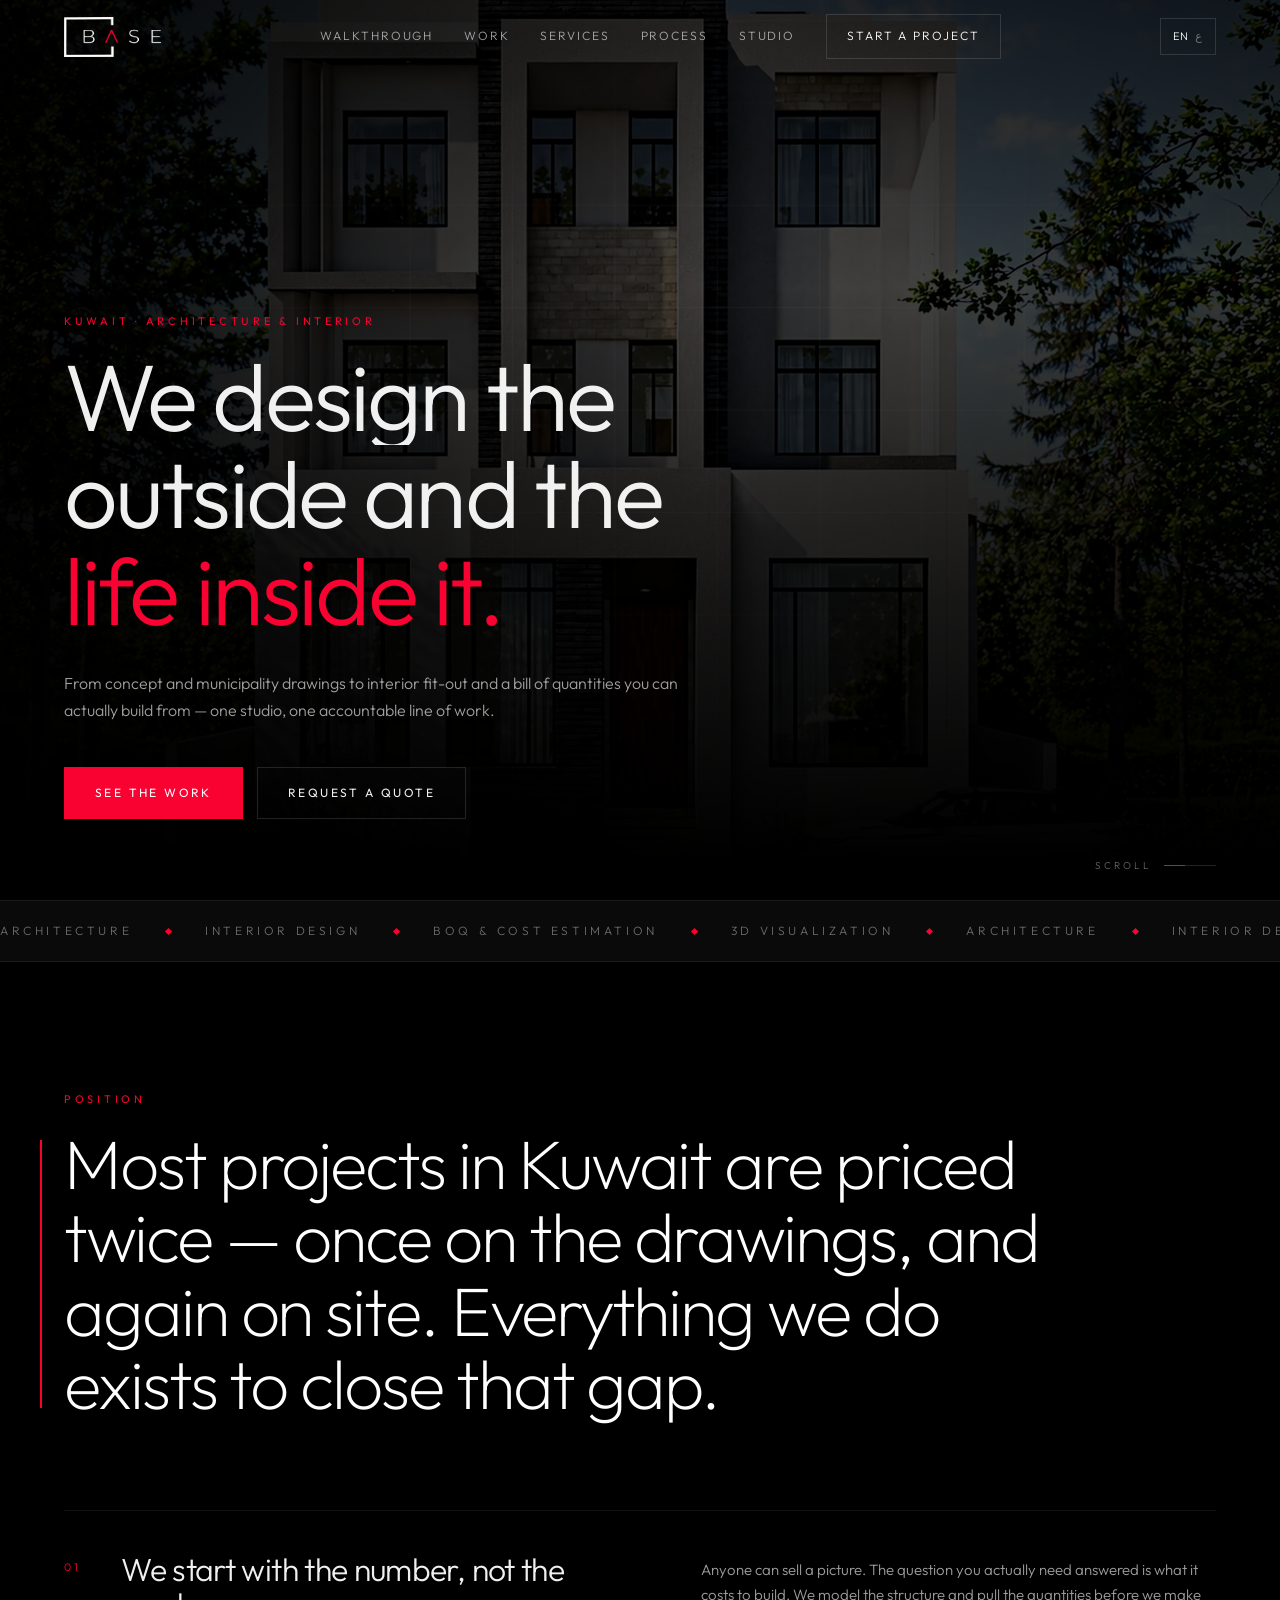
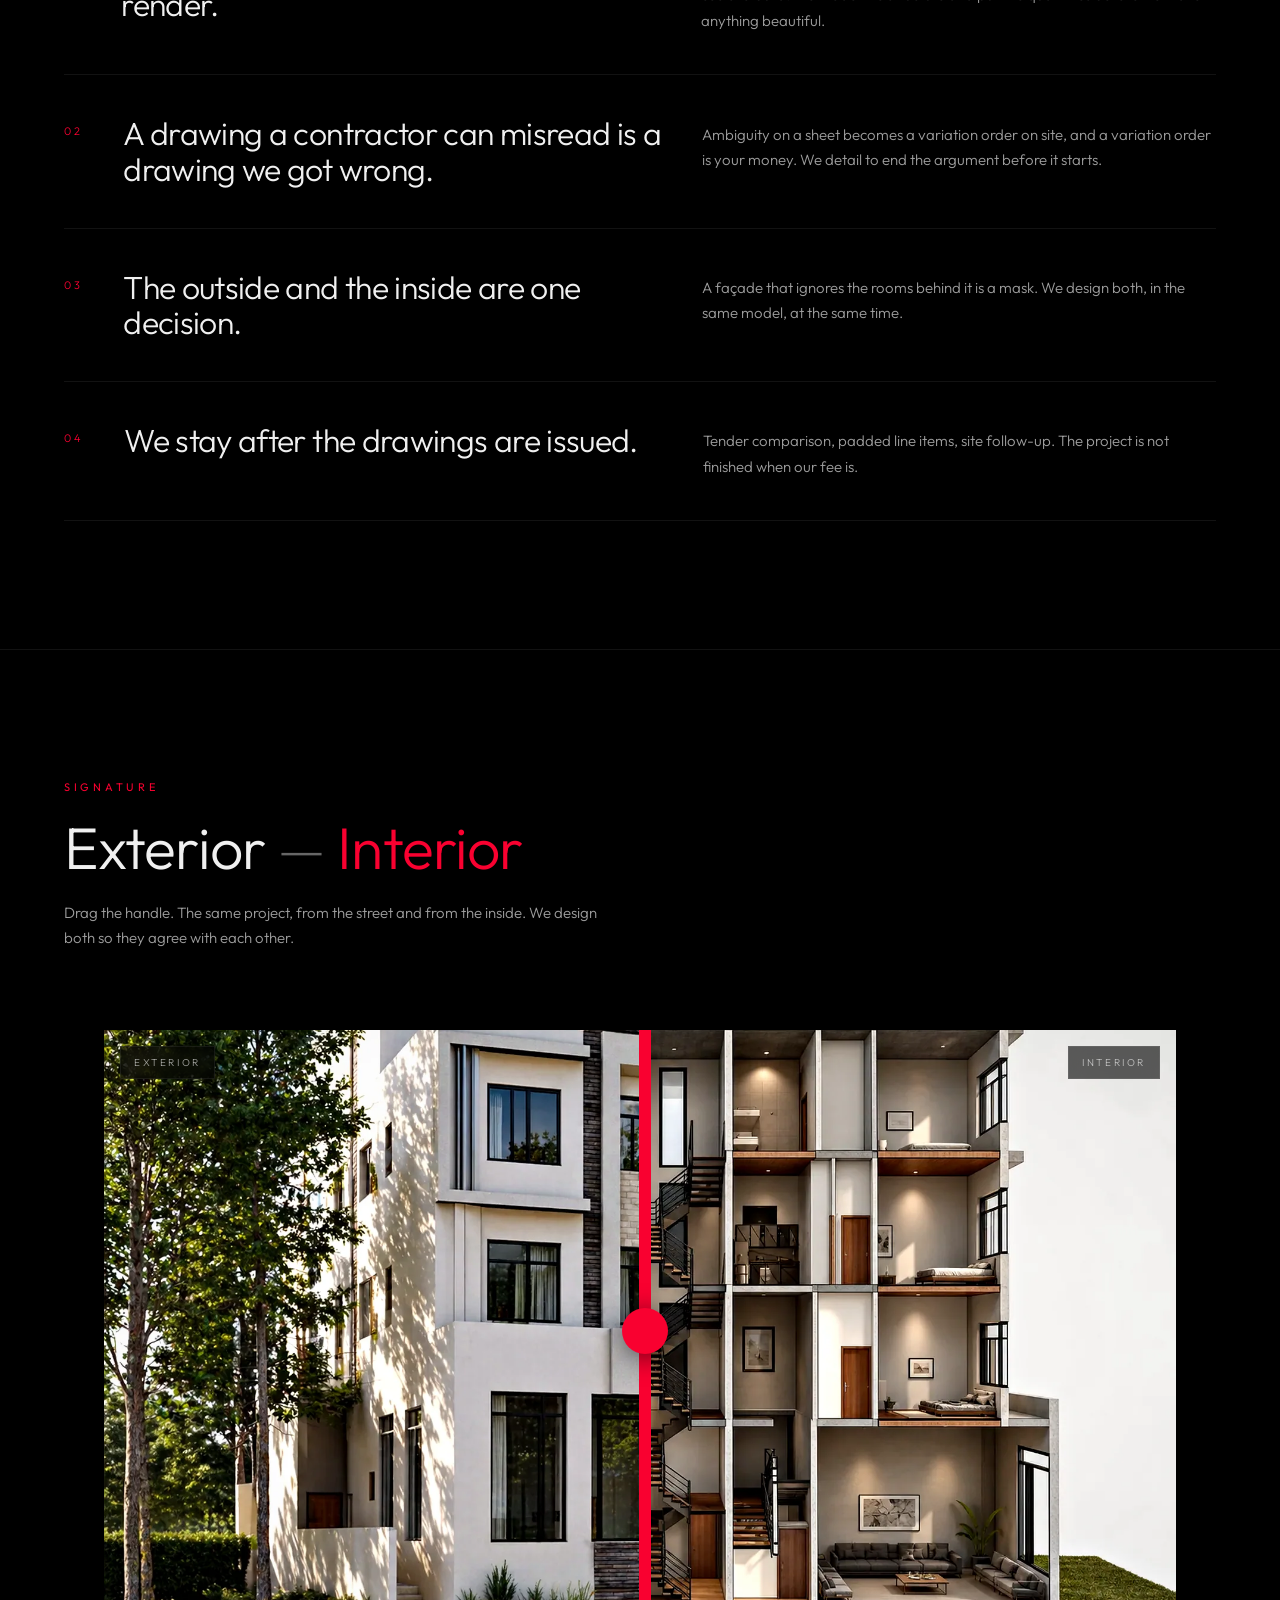
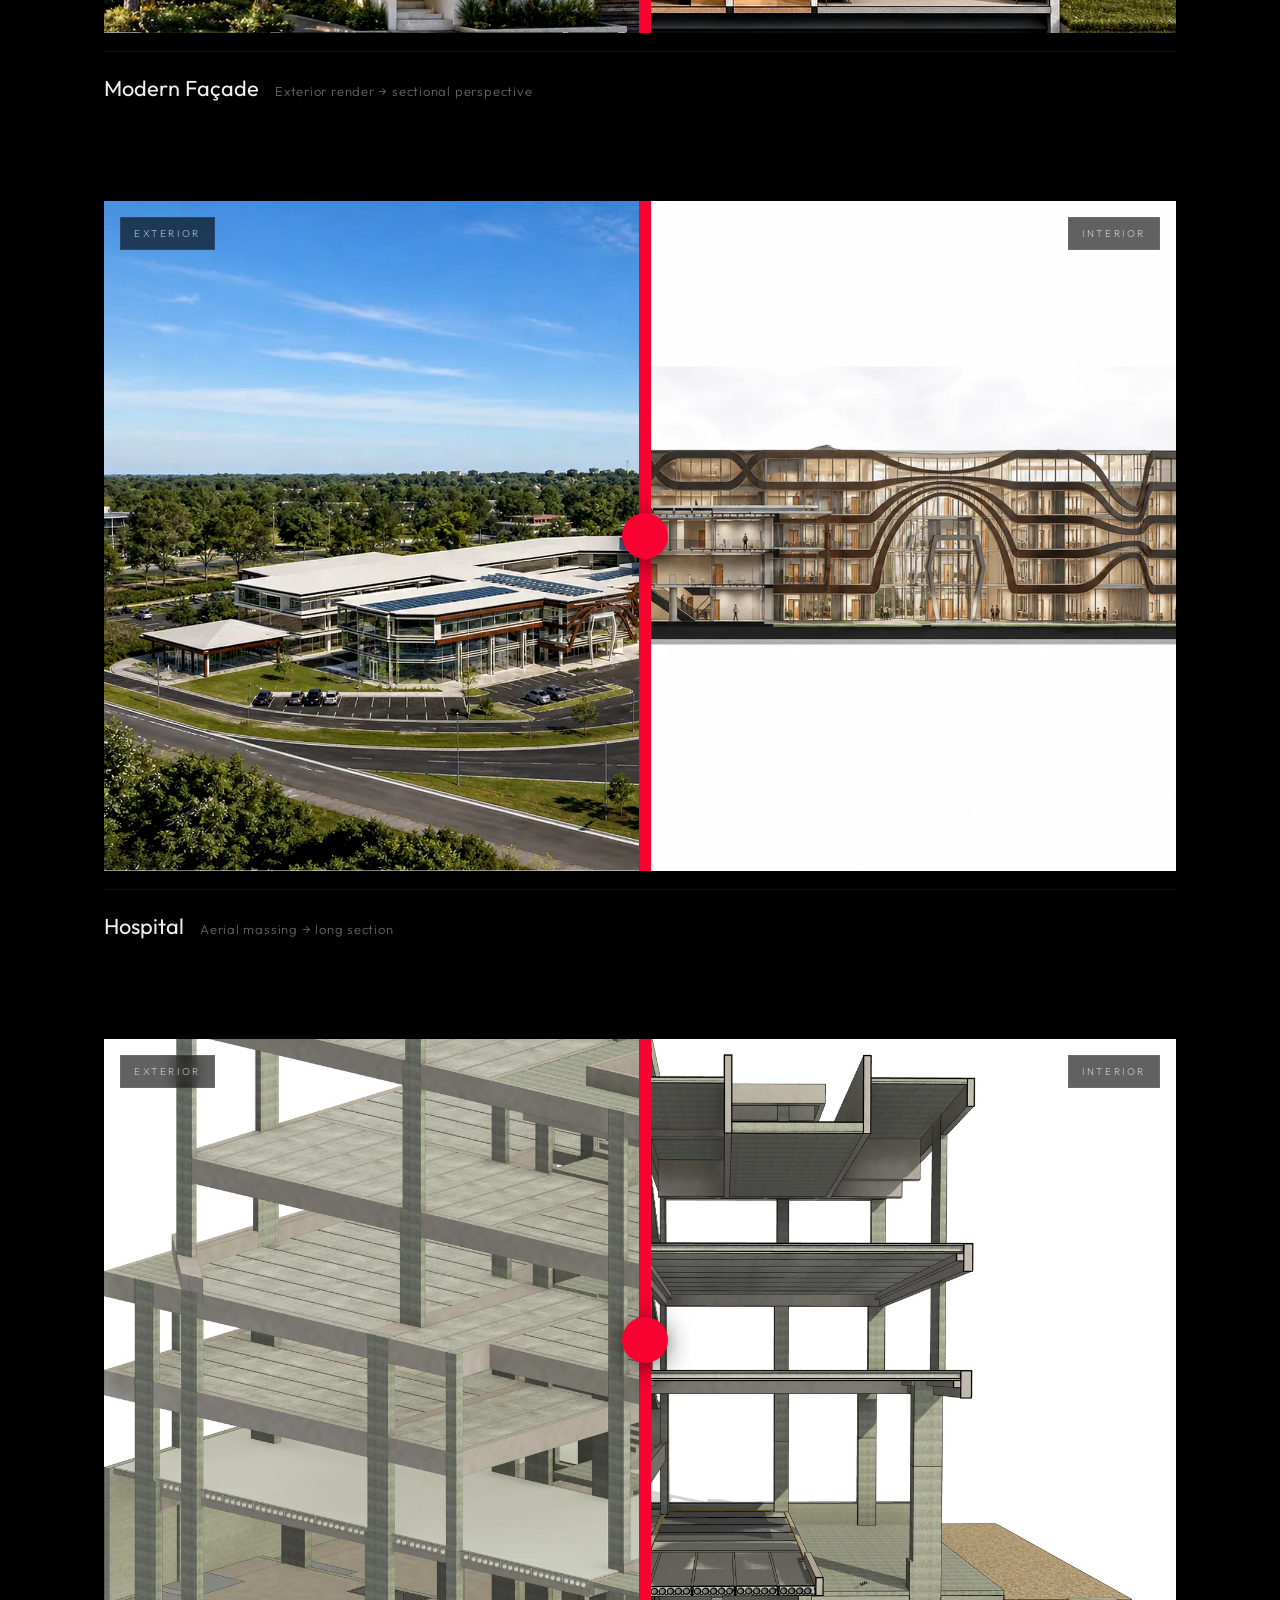
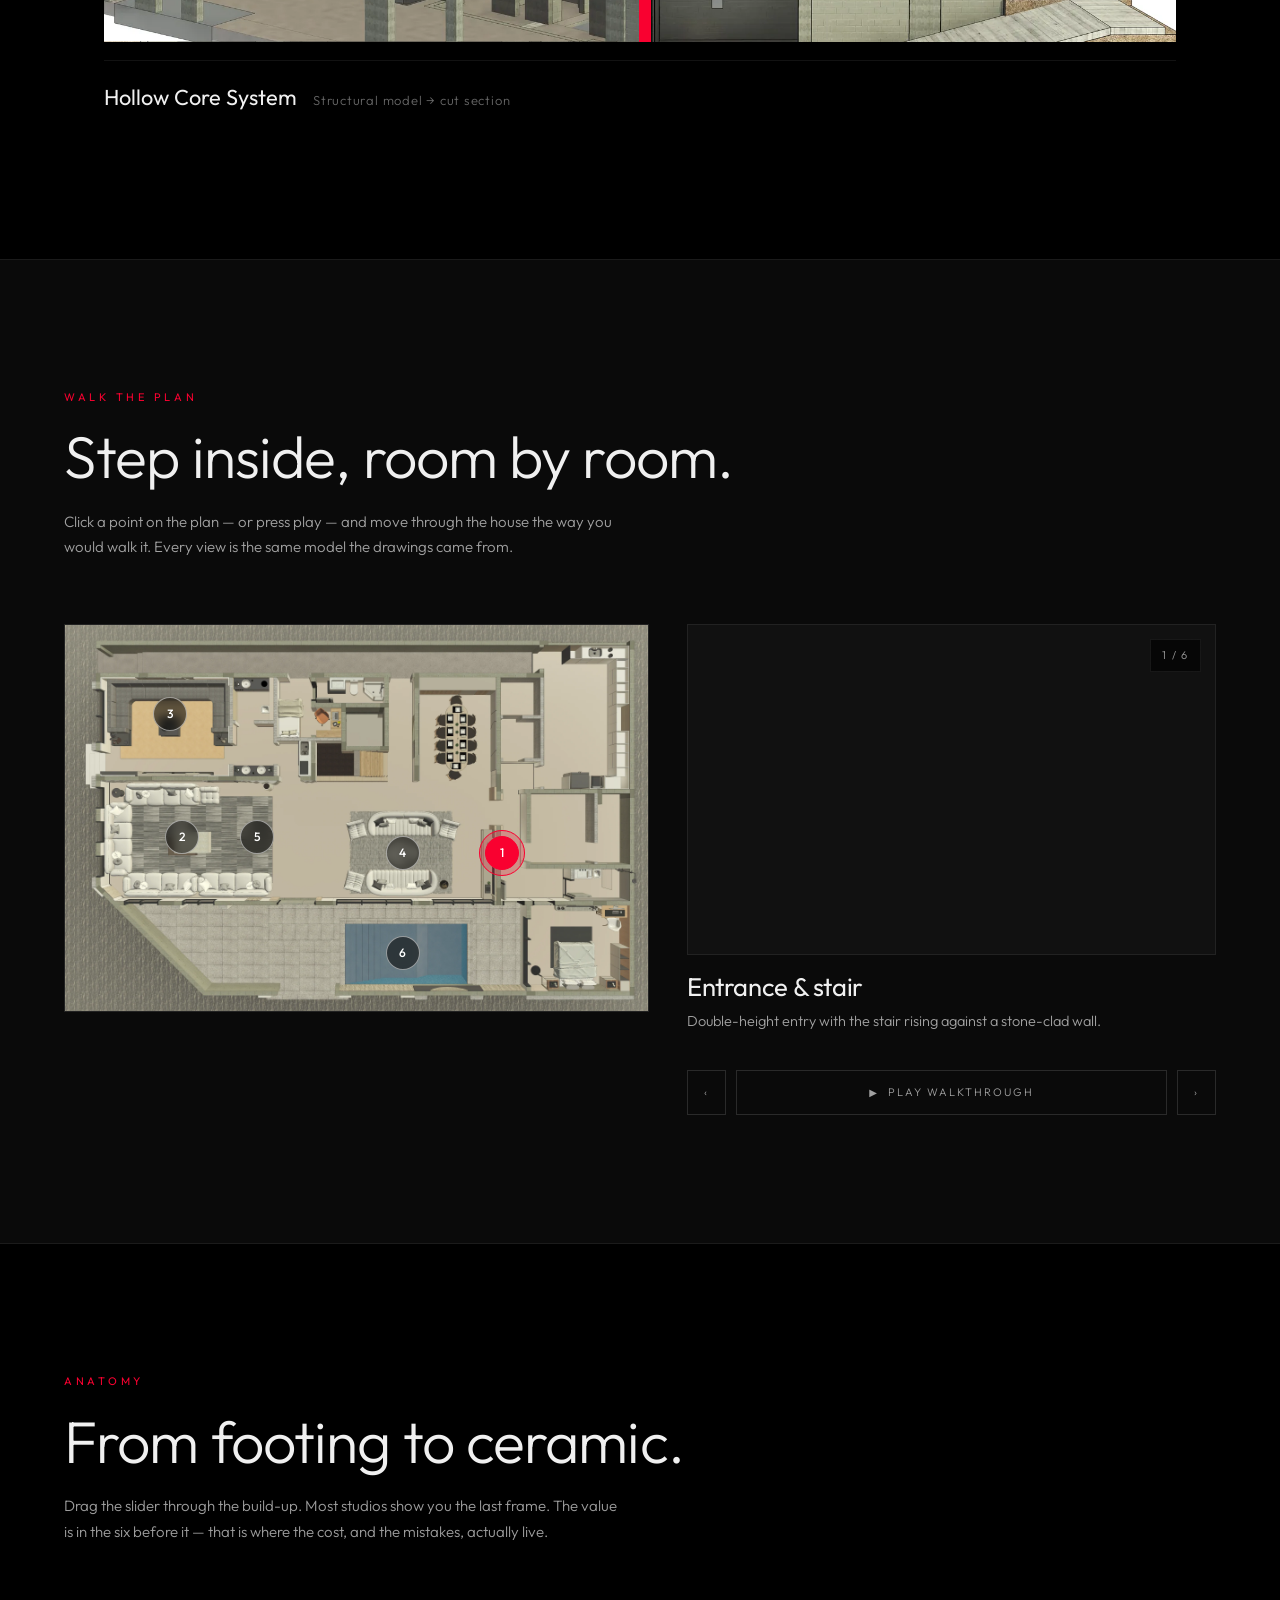
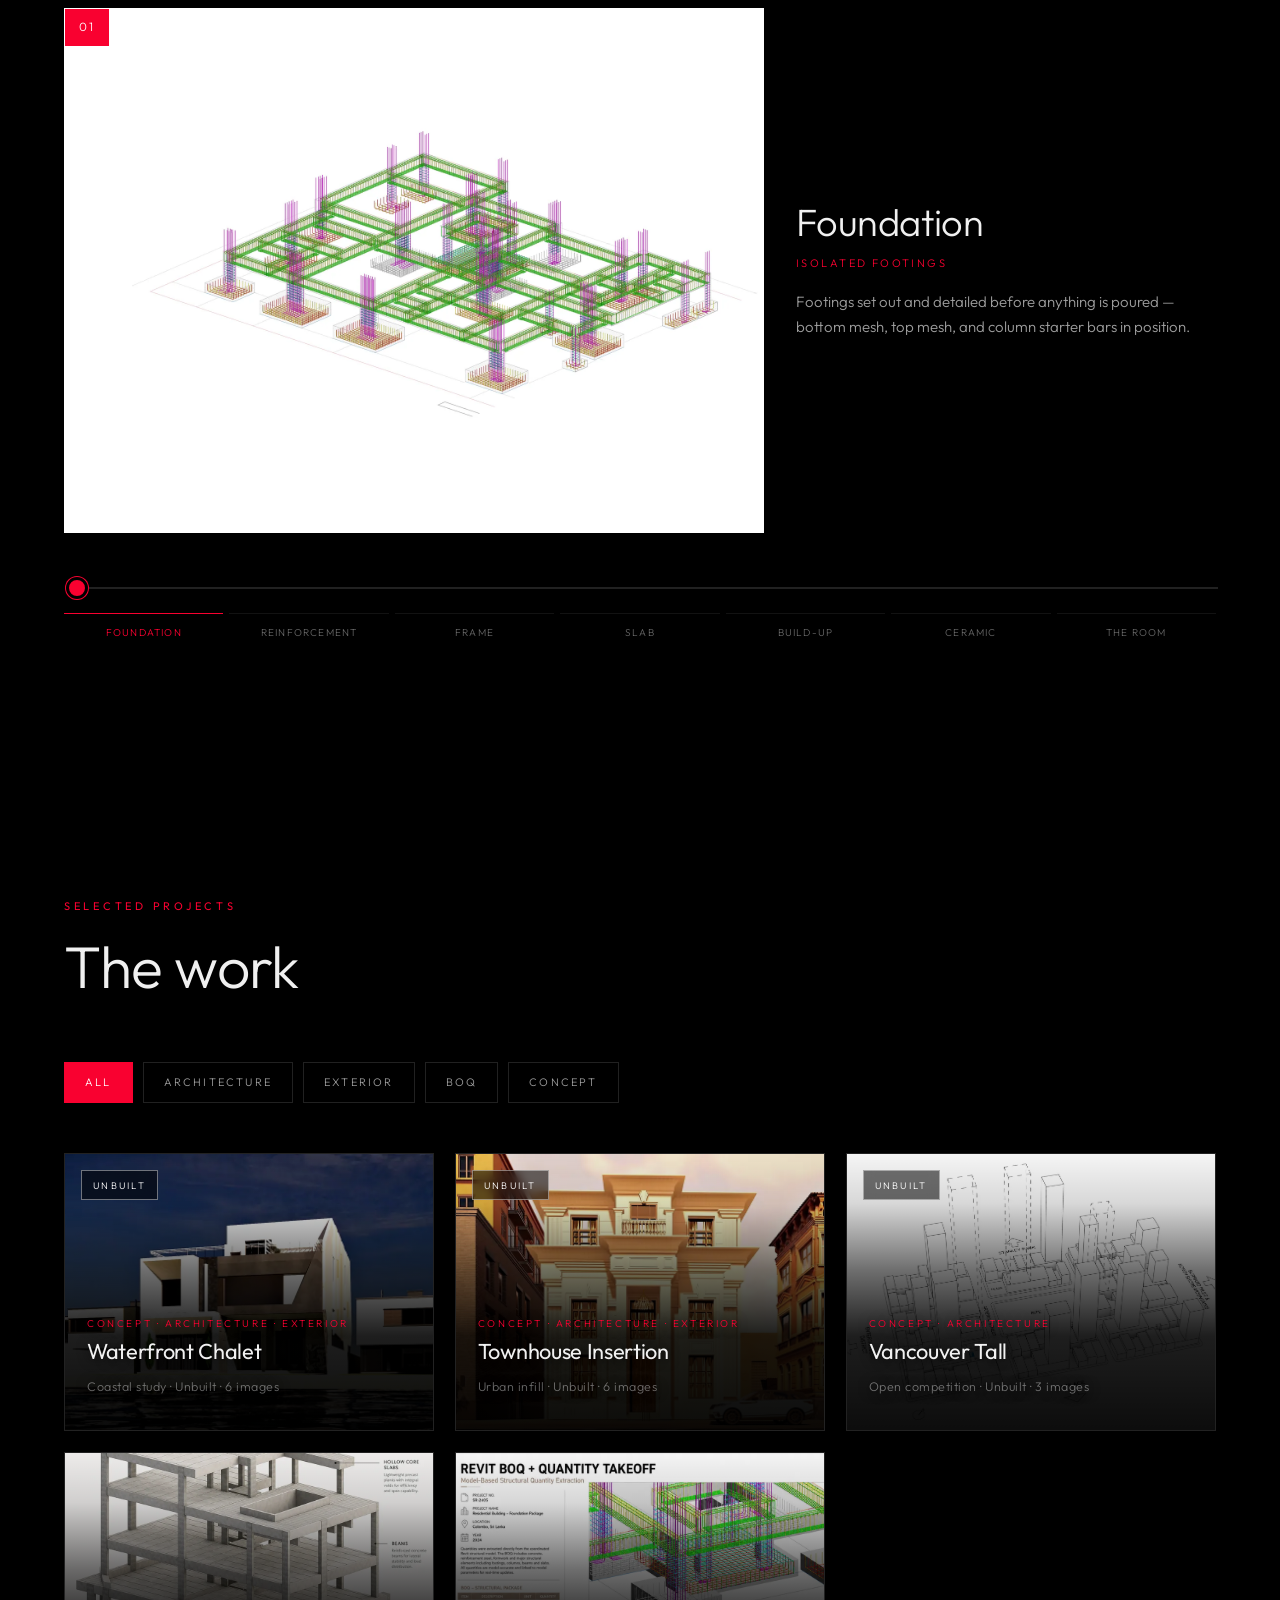
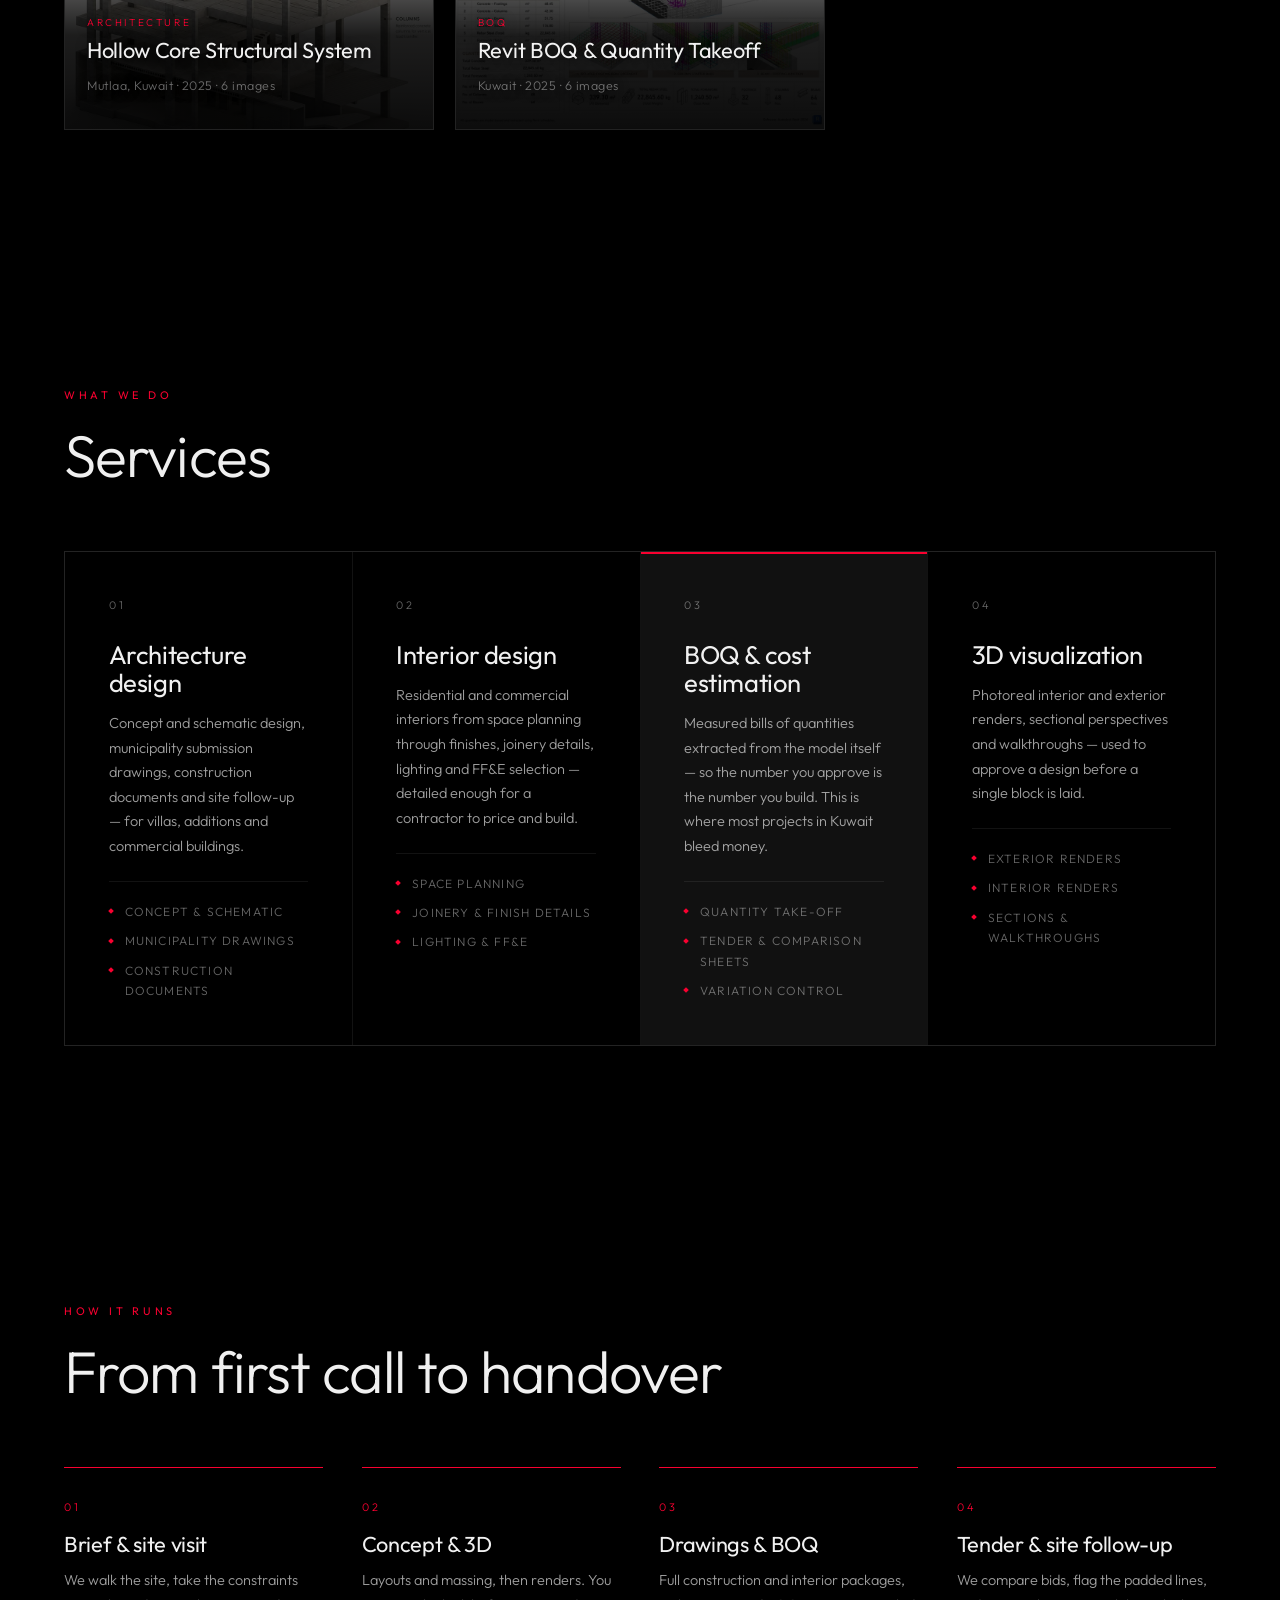
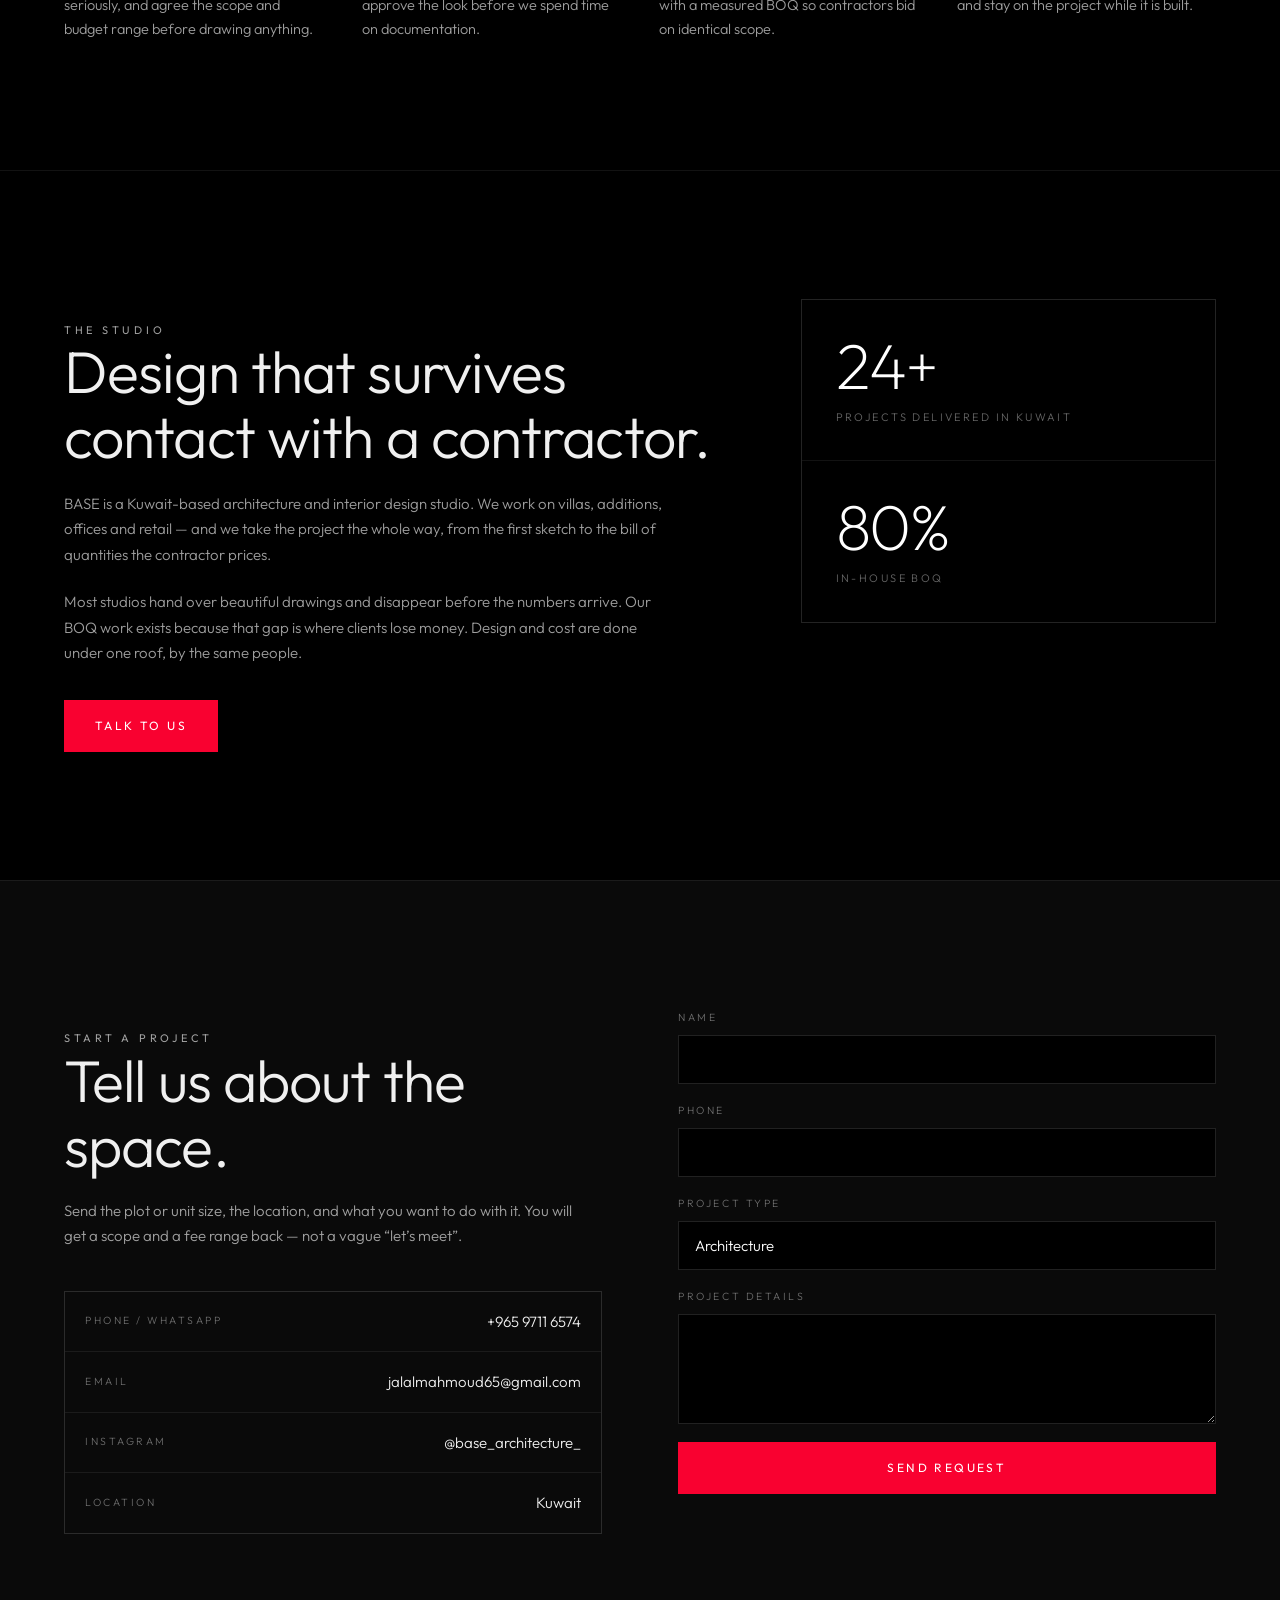
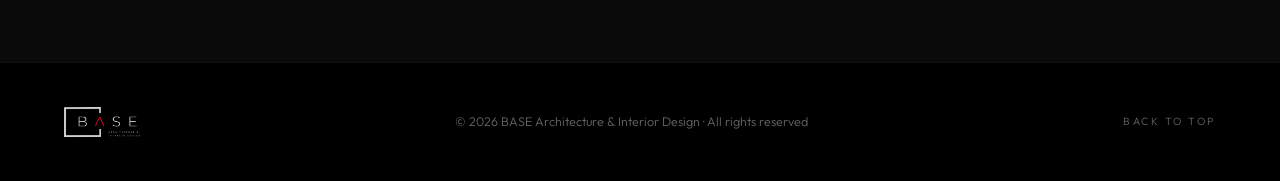
==== commit 321c6741: "Add three unbuilt concept projects Waterfront Chalet, Townhouse Insertion and the Vancouver Tall com" ====
--- a/index.html
+++ b/index.html
@@ -257,6 +257,7 @@
       <button class="chip" data-filter="interior"     data-i18n="fInt">Interior</button>
       <button class="chip" data-filter="exterior"     data-i18n="fExt">Exterior</button>
       <button class="chip" data-filter="boq"          data-i18n="fBoq">BOQ</button>
+      <button class="chip" data-filter="concept"      data-i18n="fConcept">Concept</button>
     </div>
 
     <div class="grid" id="grid"><!-- built from js/projects.js --></div>
--- a/css/style.css
+++ b/css/style.css
@@ -577,6 +577,16 @@
 html[lang="ar"] .card__cat{ letter-spacing:.05em; font-size:12px; }
 .card__title{ font-size:clamp(18px,1.7vw,24px); font-weight:400; margin:0 0 5px; }
 .card__meta{ font-size:12.5px; color:var(--t-3); letter-spacing:.04em; }
+/* unbuilt / speculative marker — never let a study read as delivered work */
+.card__flag{
+  position:absolute; top:16px; inset-inline-start:16px; z-index:3;
+  font-size:9.5px; letter-spacing:.24em; text-transform:uppercase;
+  padding:6px 11px; color:#fff;
+  background:rgba(0,0,0,.55); border:1px solid rgba(255,255,255,.42);
+  backdrop-filter:blur(6px);
+}
+html[lang="ar"] .card__flag{ letter-spacing:.04em; font-size:11.5px; }
+
 .card__go{
   position:absolute; top:16px; inset-inline-end:16px; z-index:2;
   width:40px; height:40px; display:grid; place-items:center;
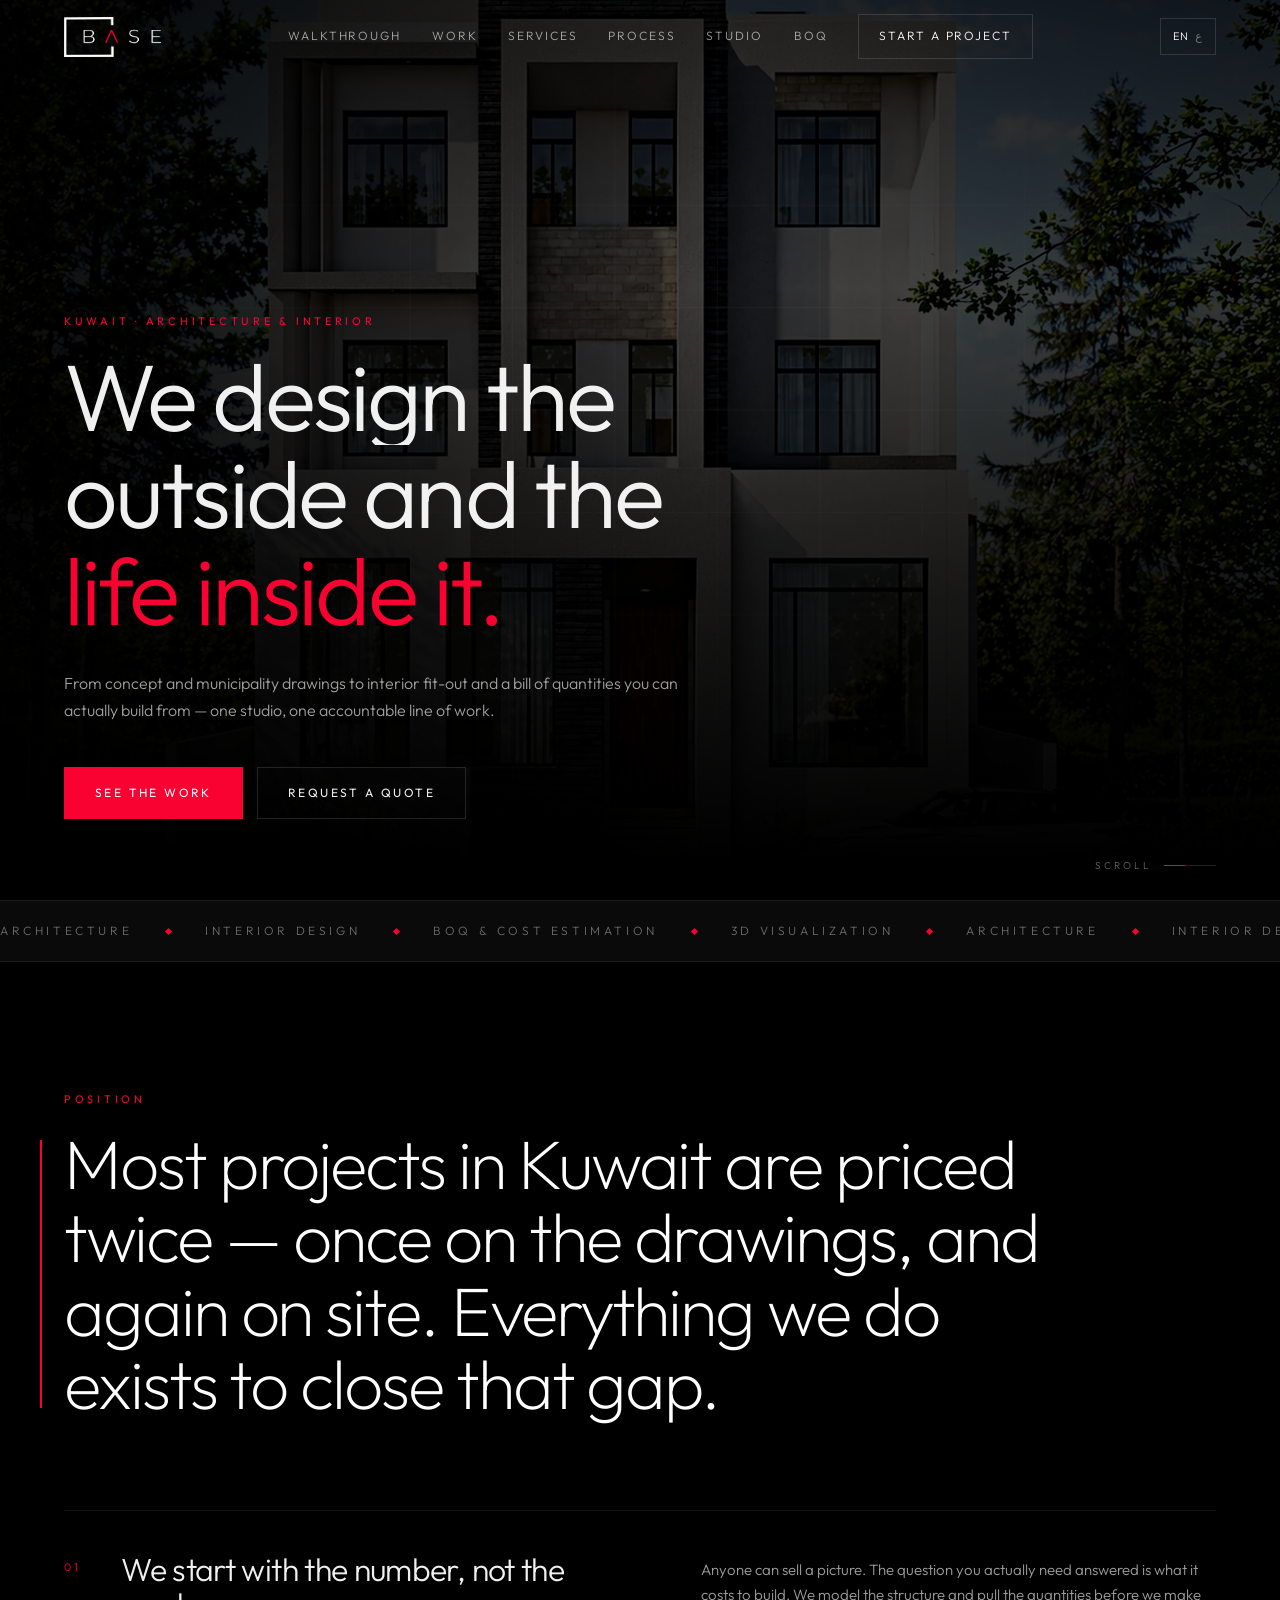
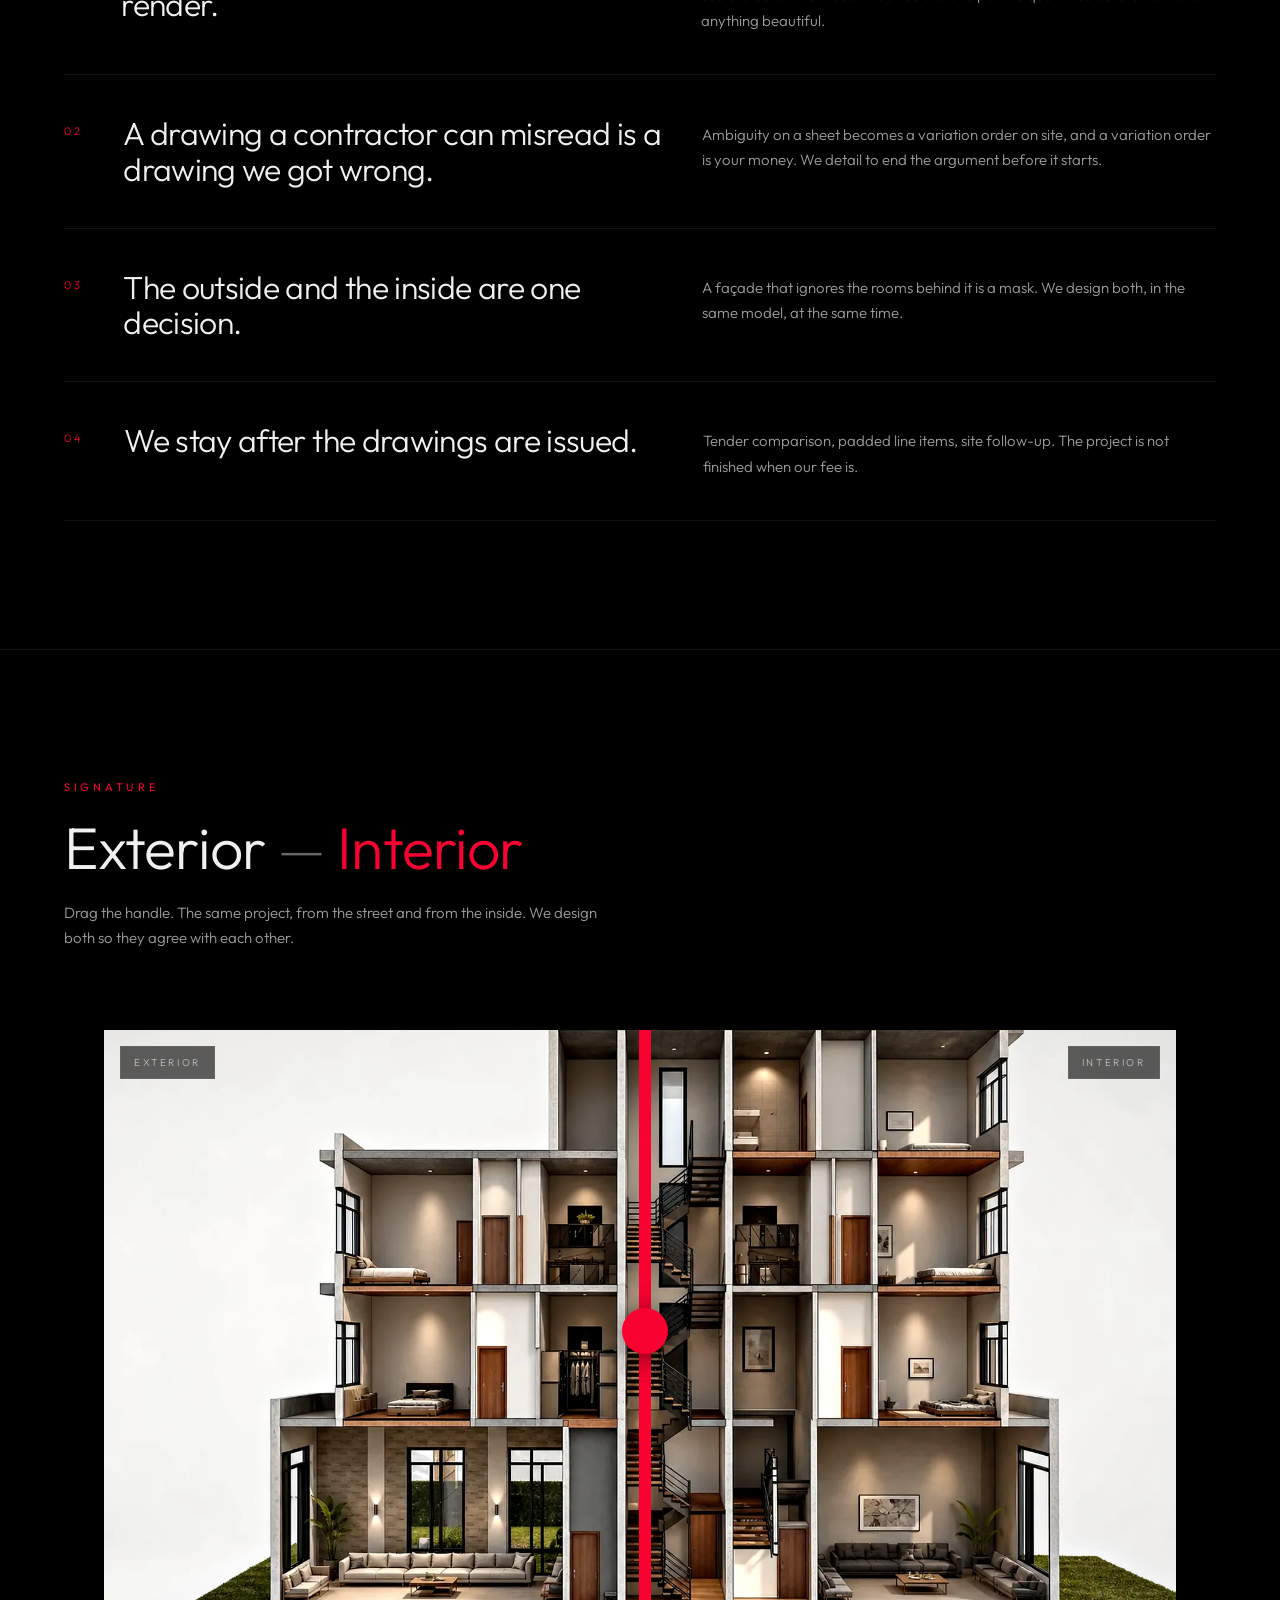
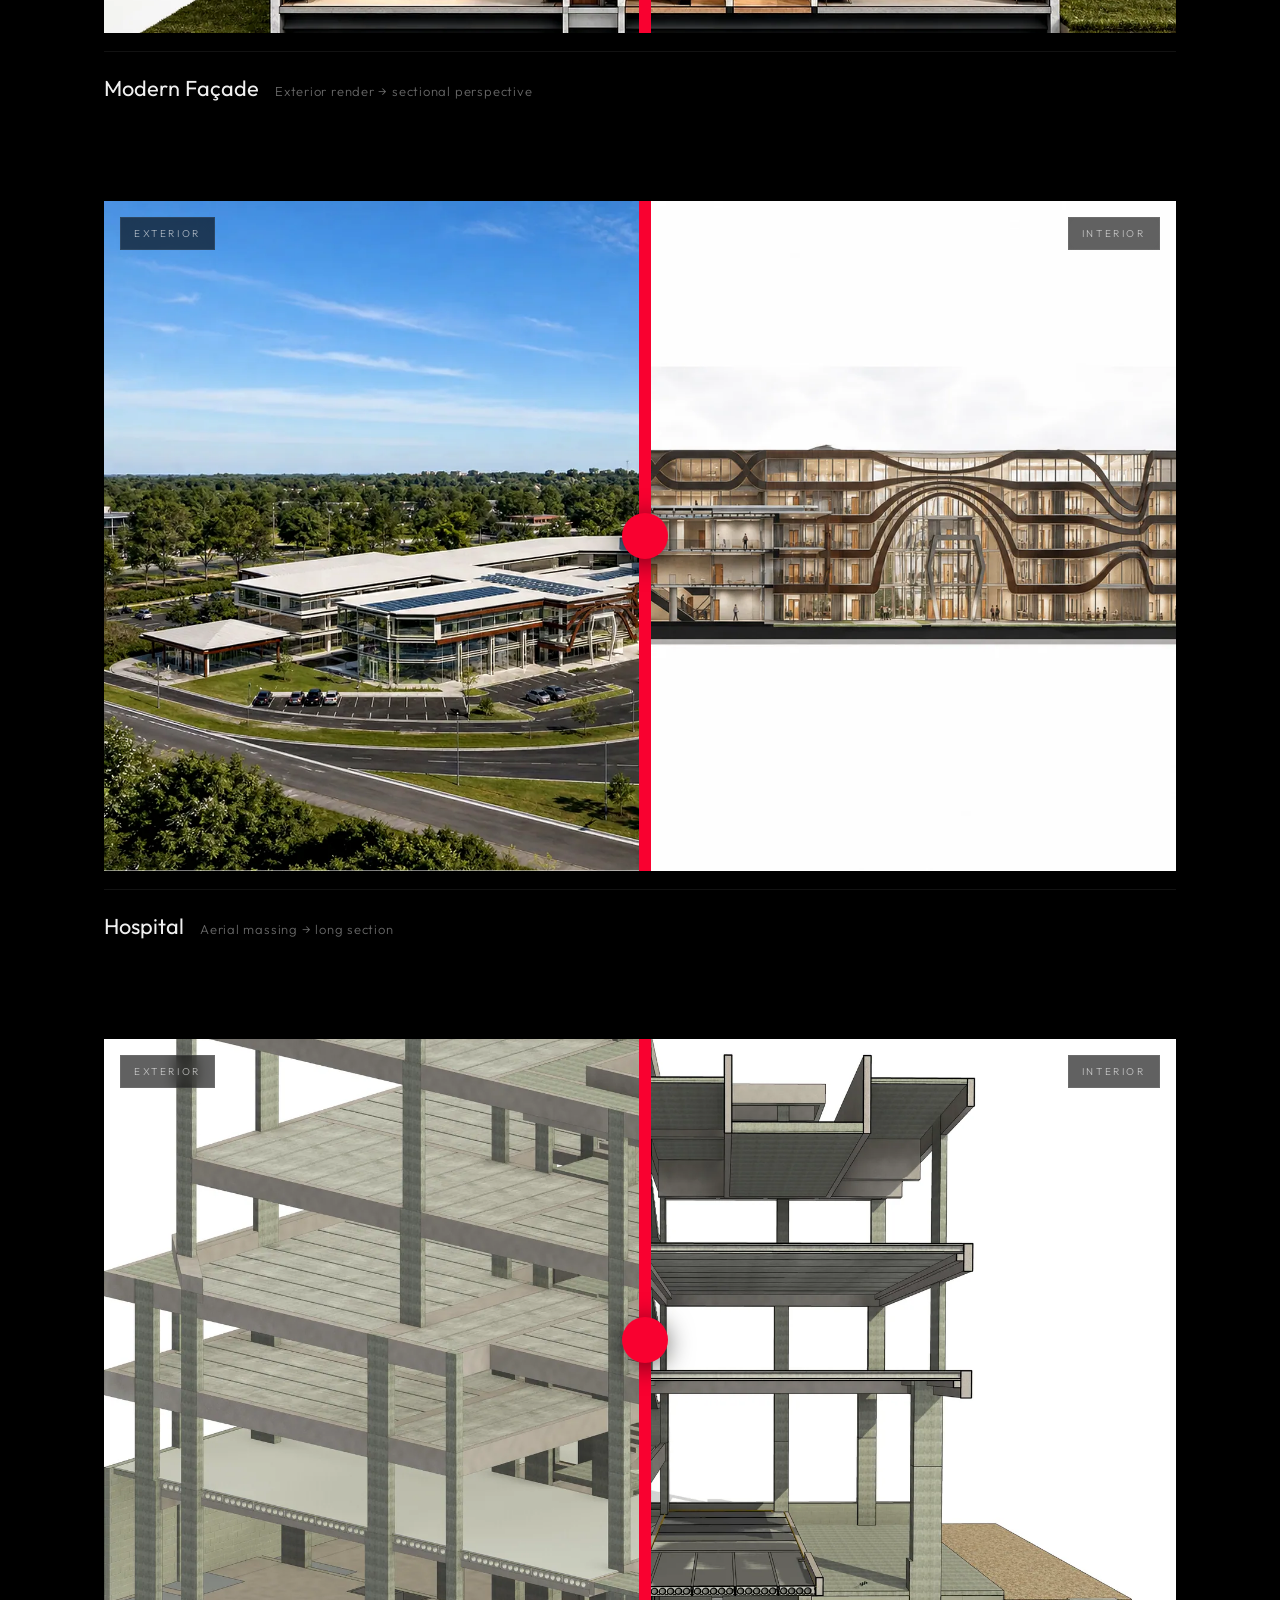
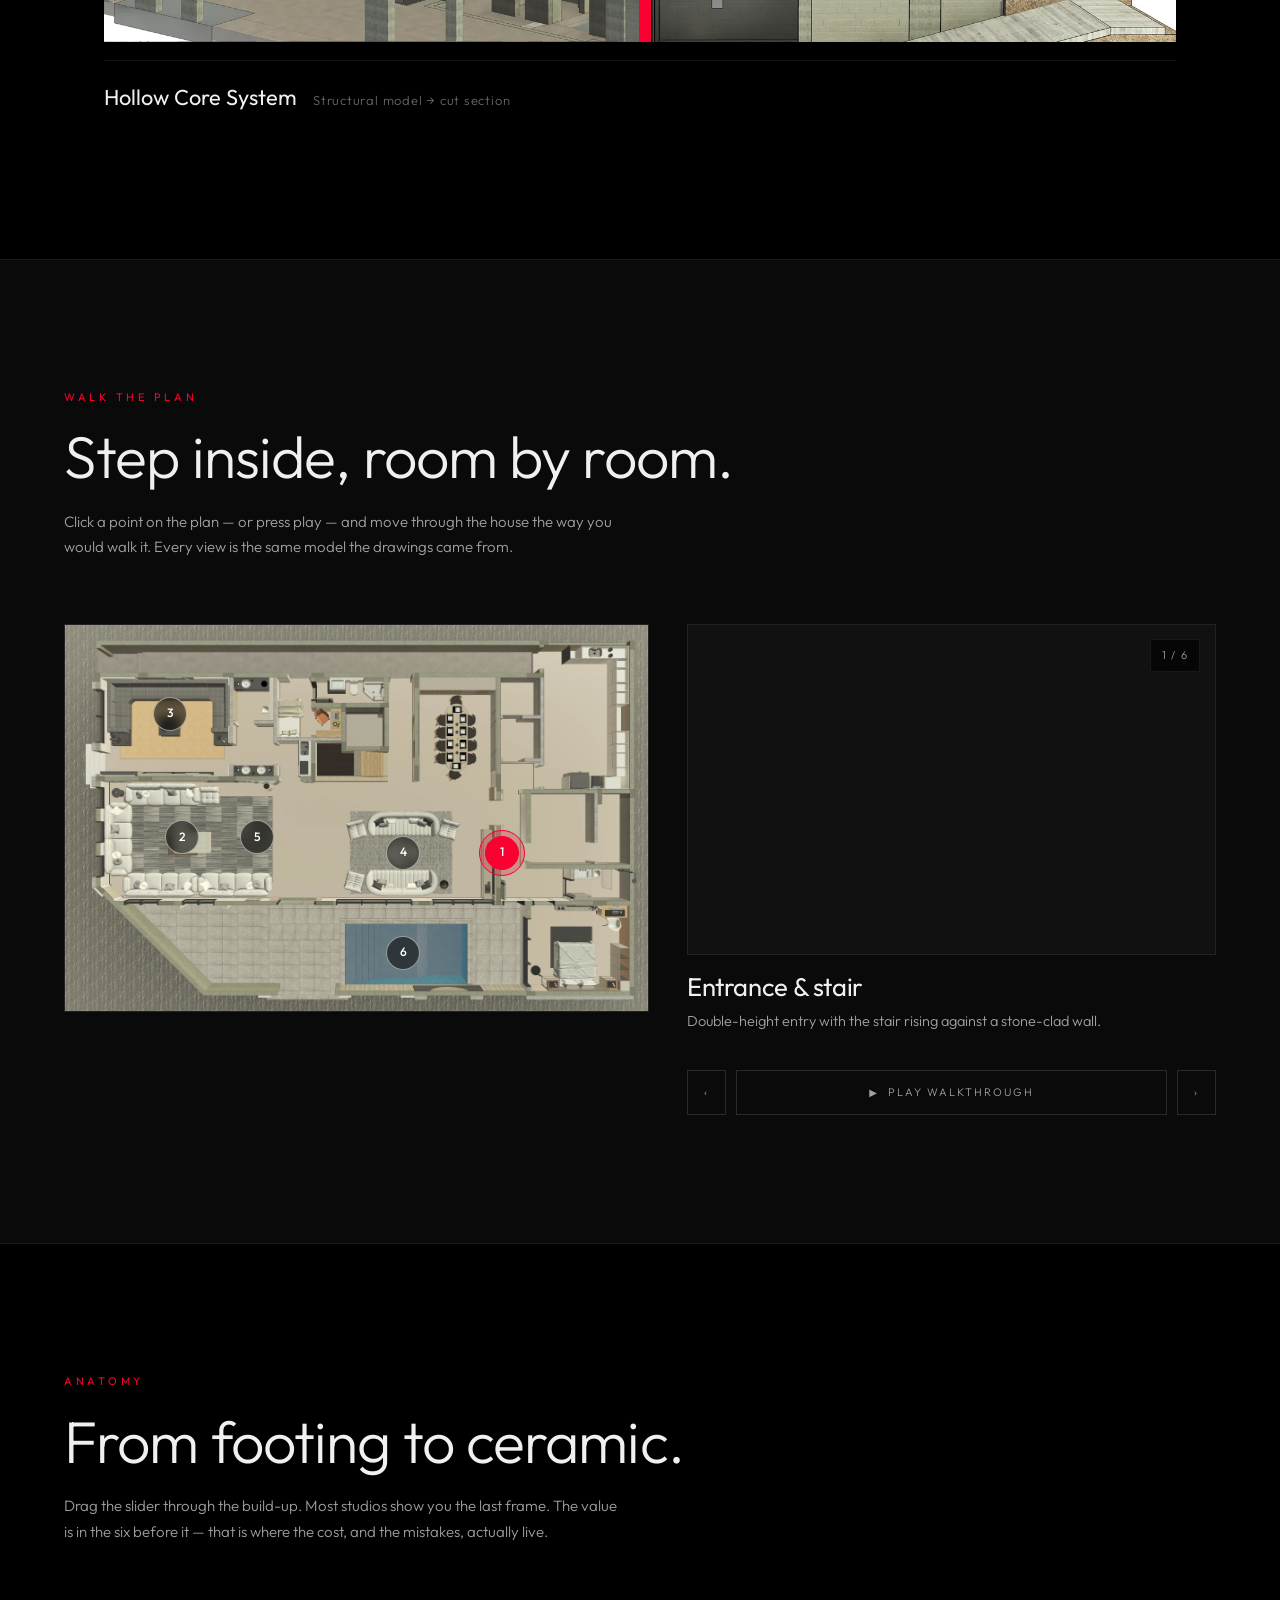
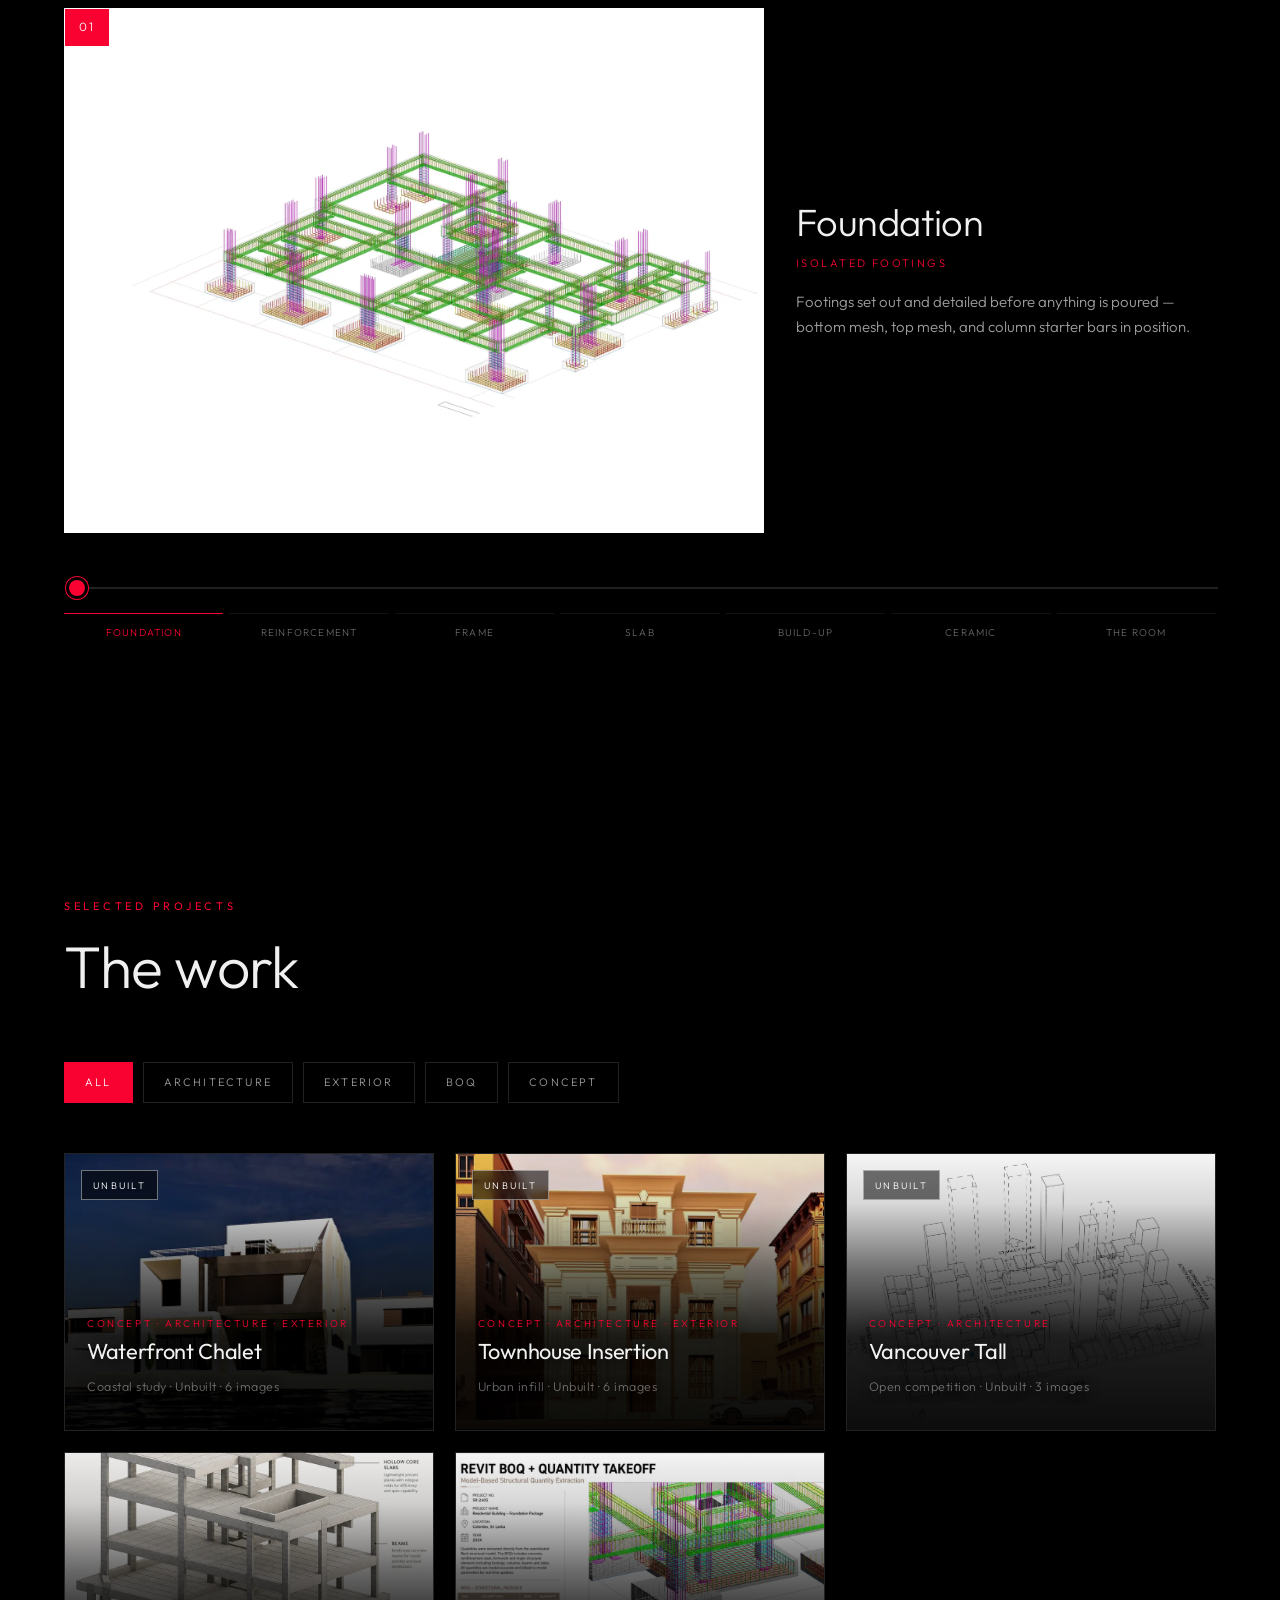
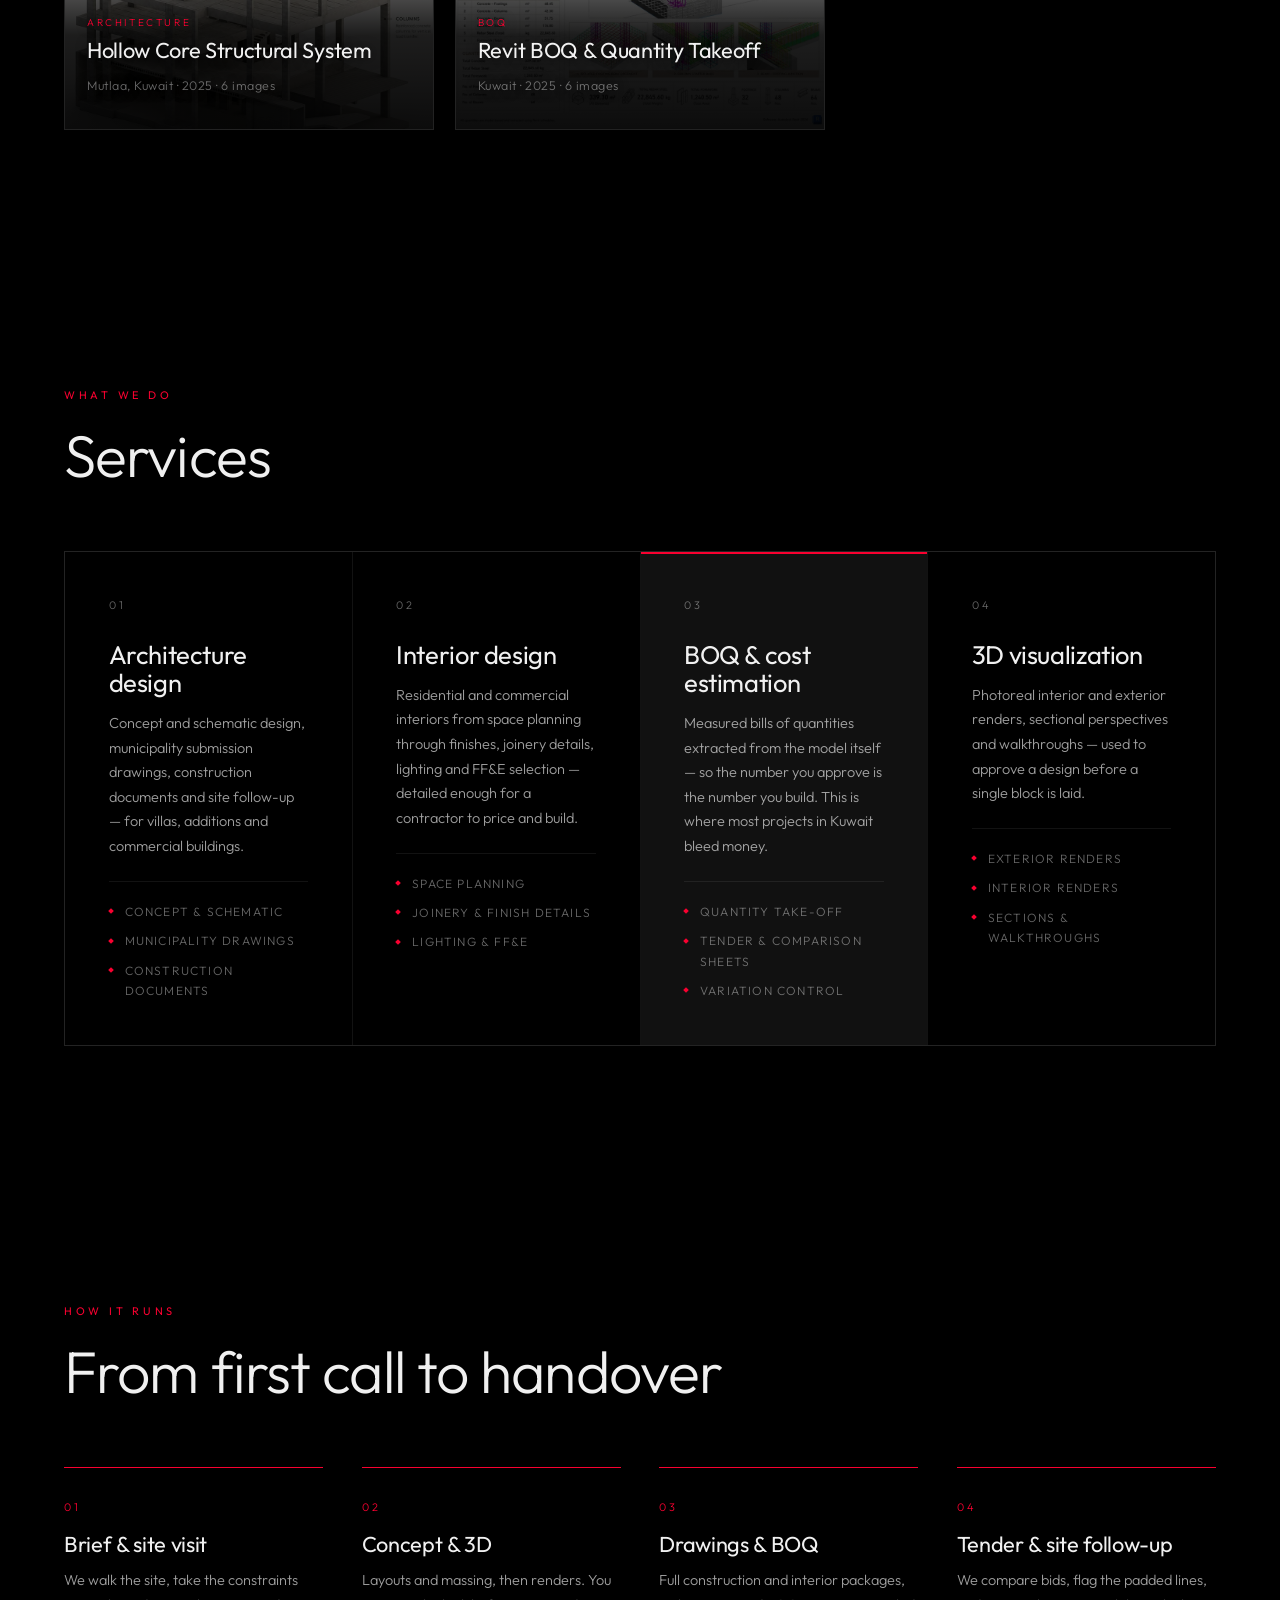
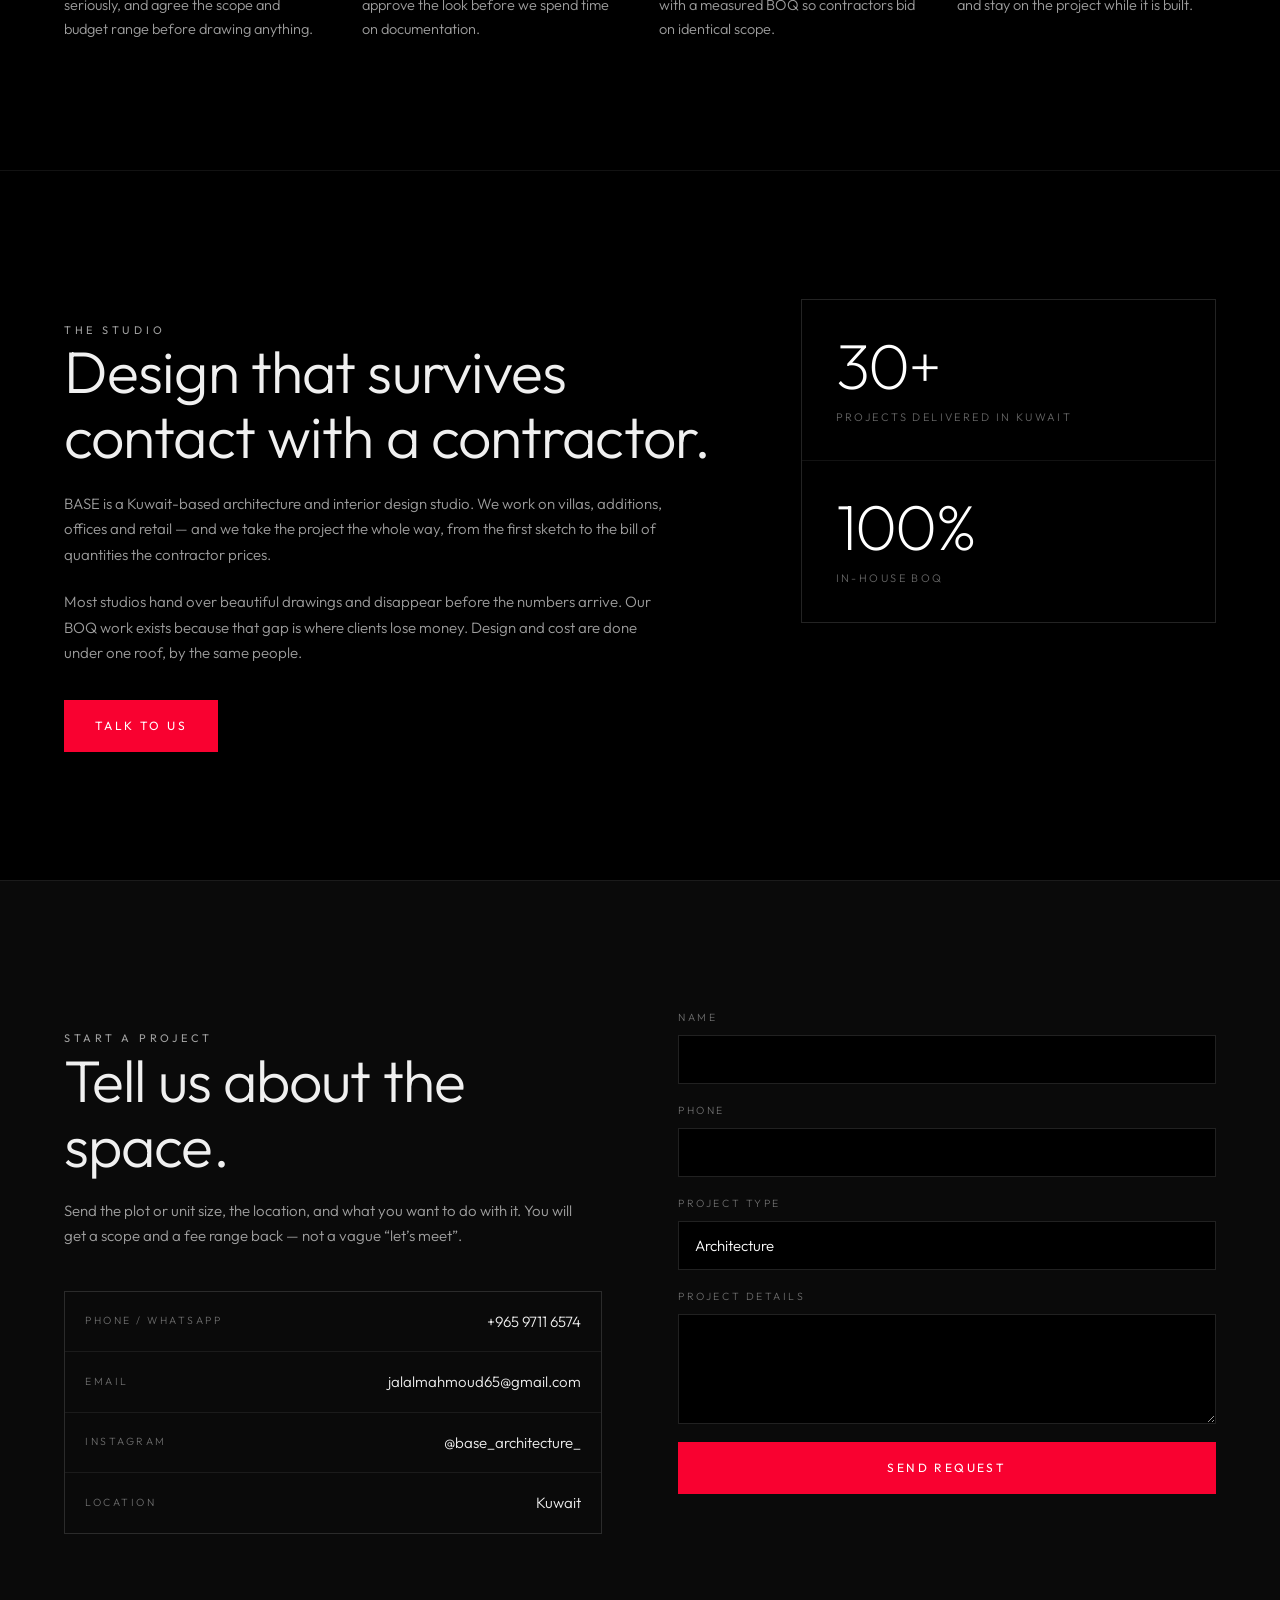
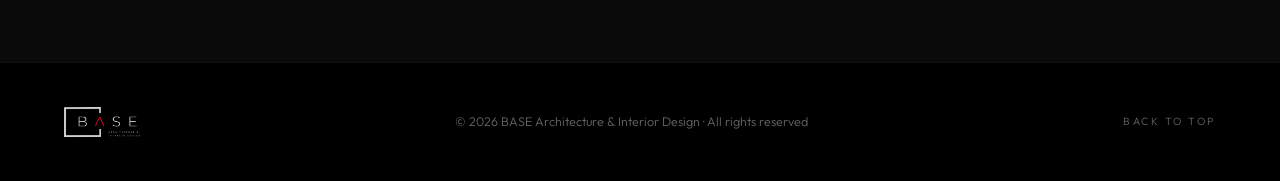
==== commit 190a6074: "Add BOQ portfolio site at /boq/ A dedicated page for the model-based BOQ work: 19 Revit projects (to" ====
--- a/index.html
+++ b/index.html
@@ -74,6 +74,7 @@
       <a href="#services" data-i18n="navServices">Services</a>
       <a href="#process"  data-i18n="navProcess">Process</a>
       <a href="#about"    data-i18n="navAbout">Studio</a>
+      <a href="boq/"      data-i18n="navBoq">BOQ</a>
       <a href="#contact"  class="nav__cta" data-i18n="navContact">Start a project</a>
     </nav>
 
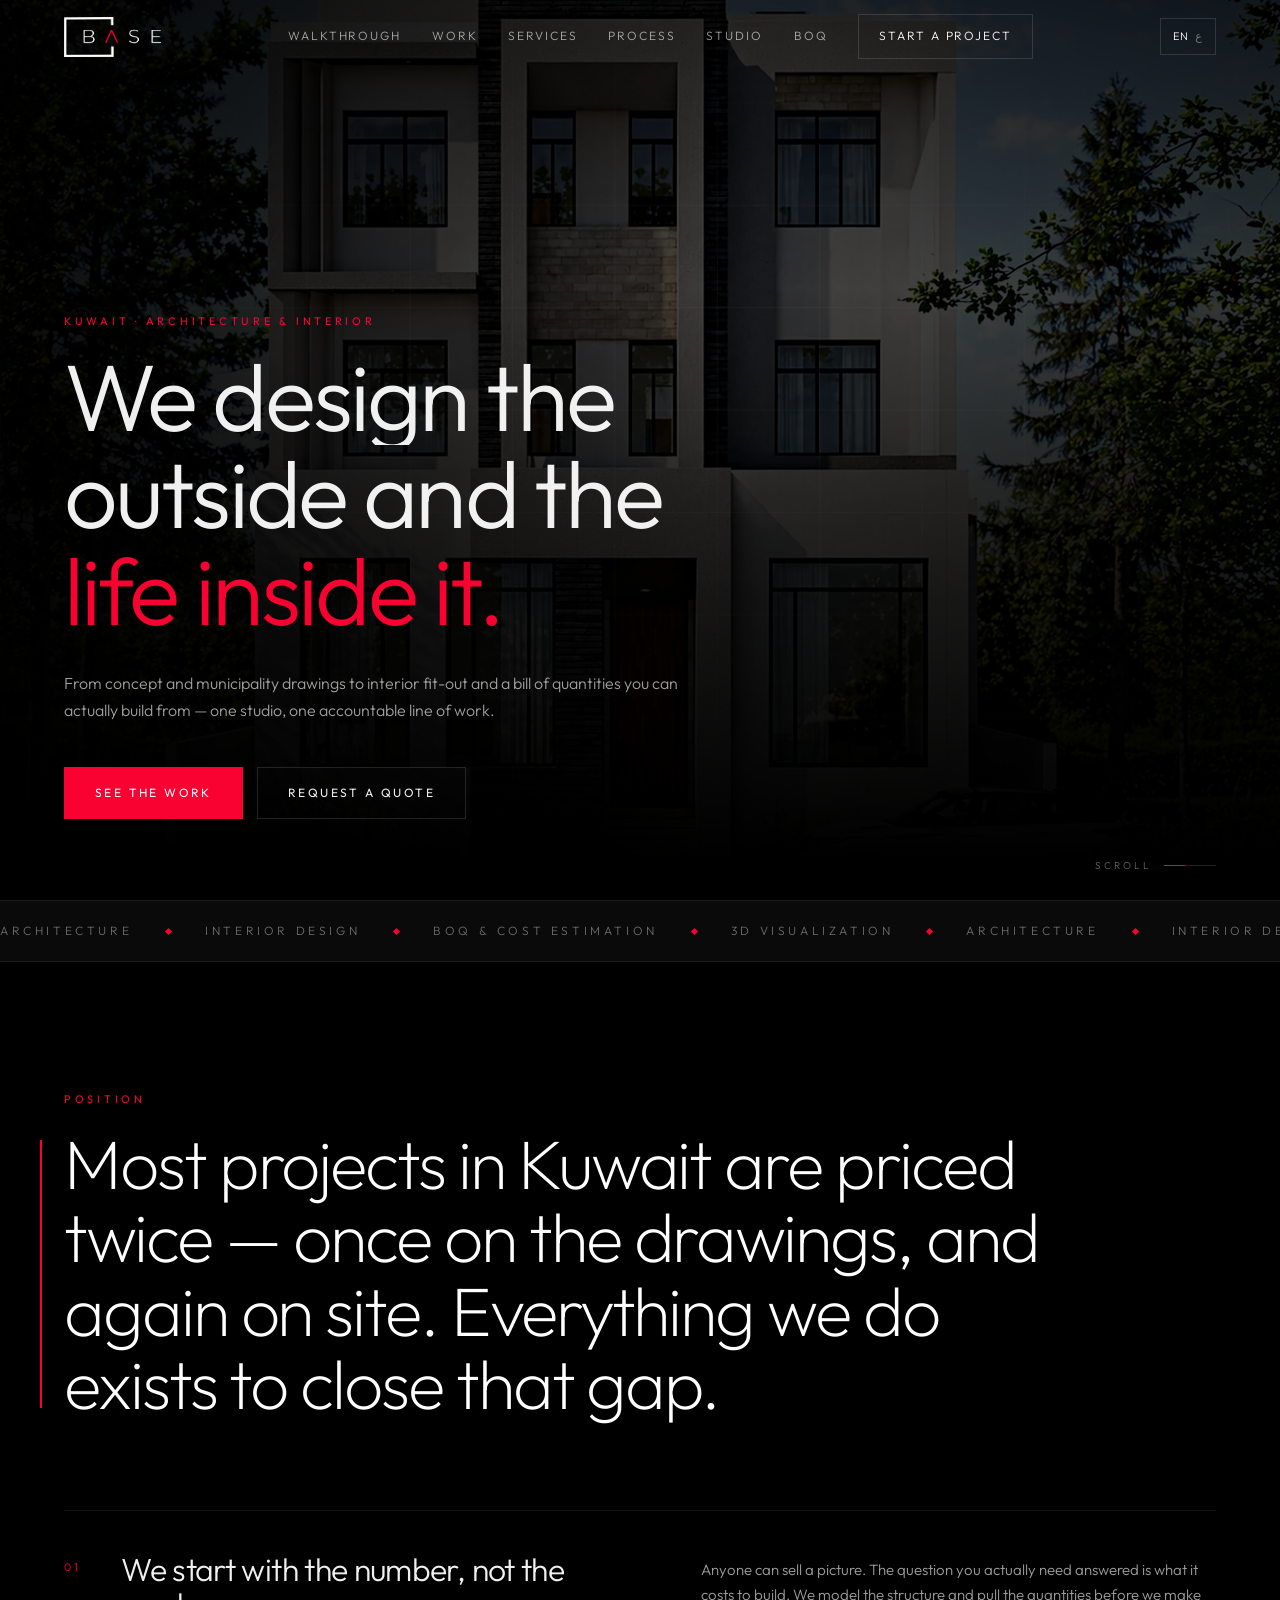
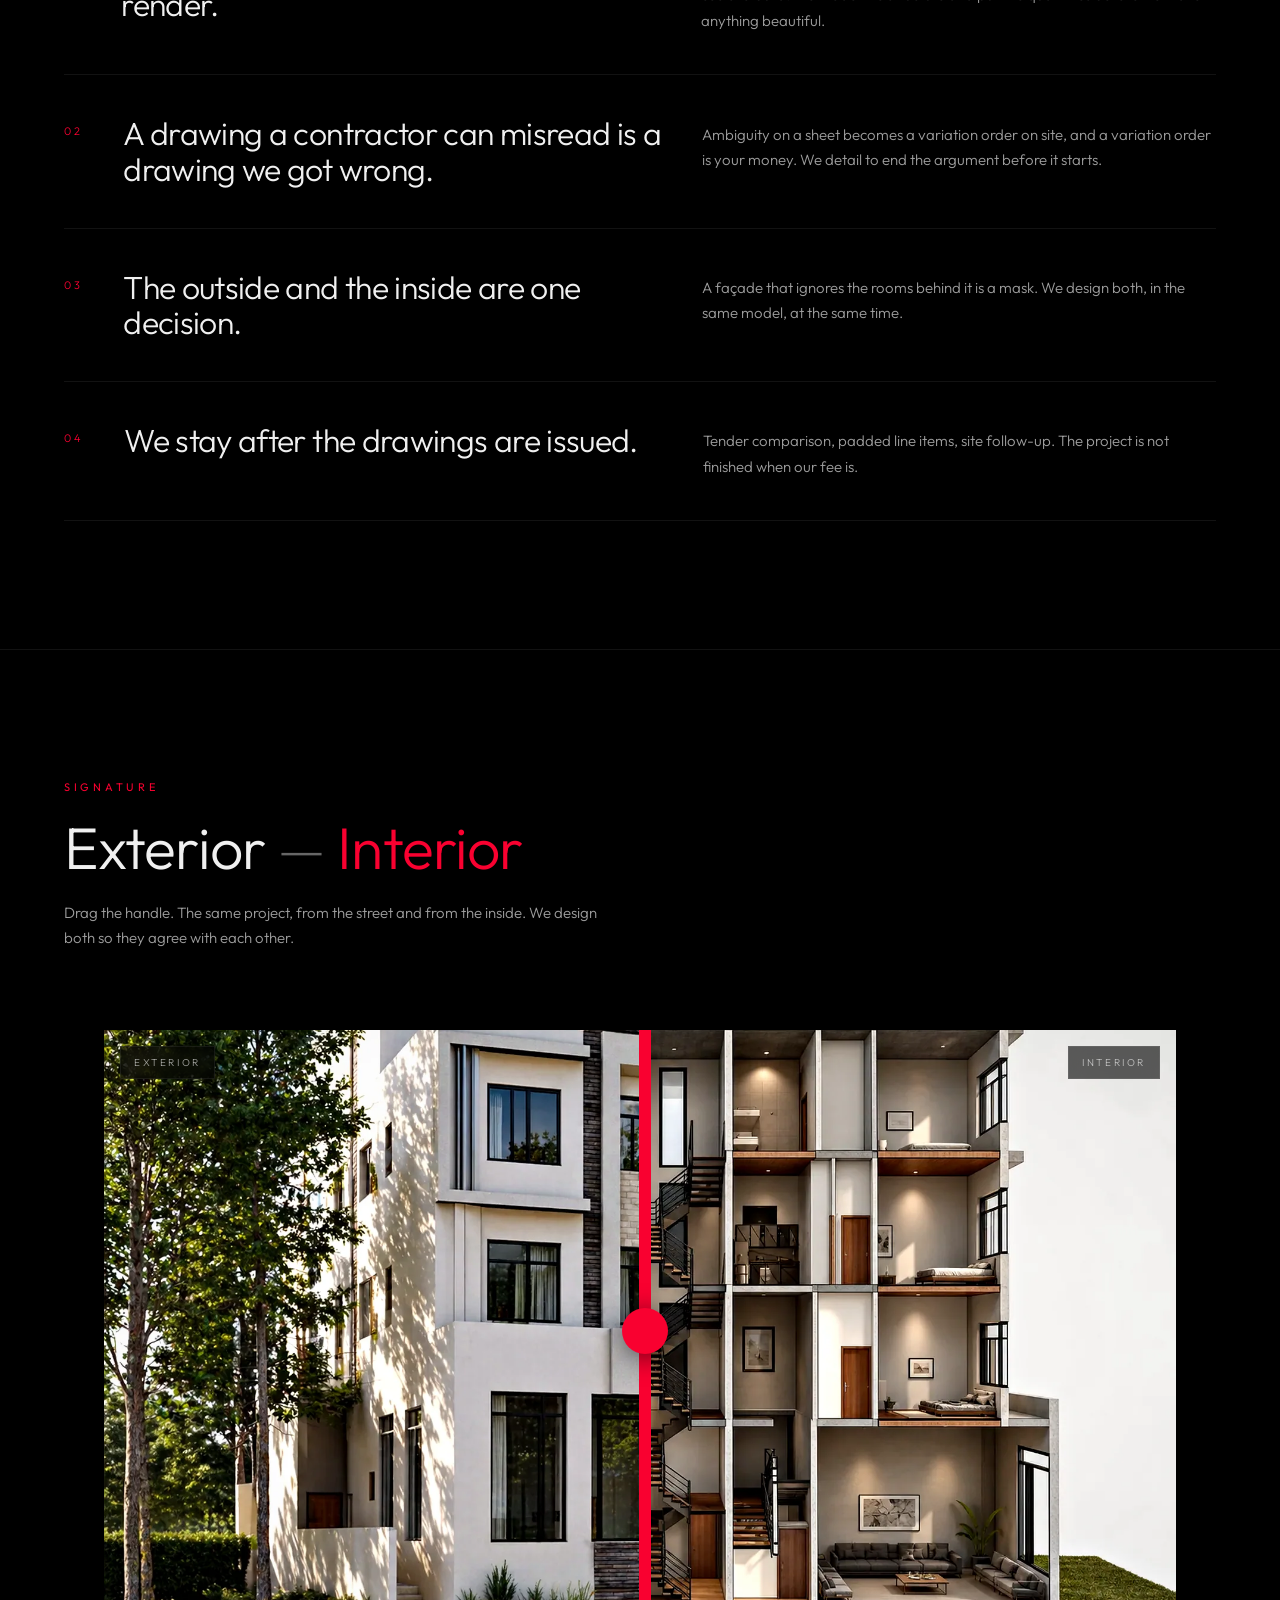
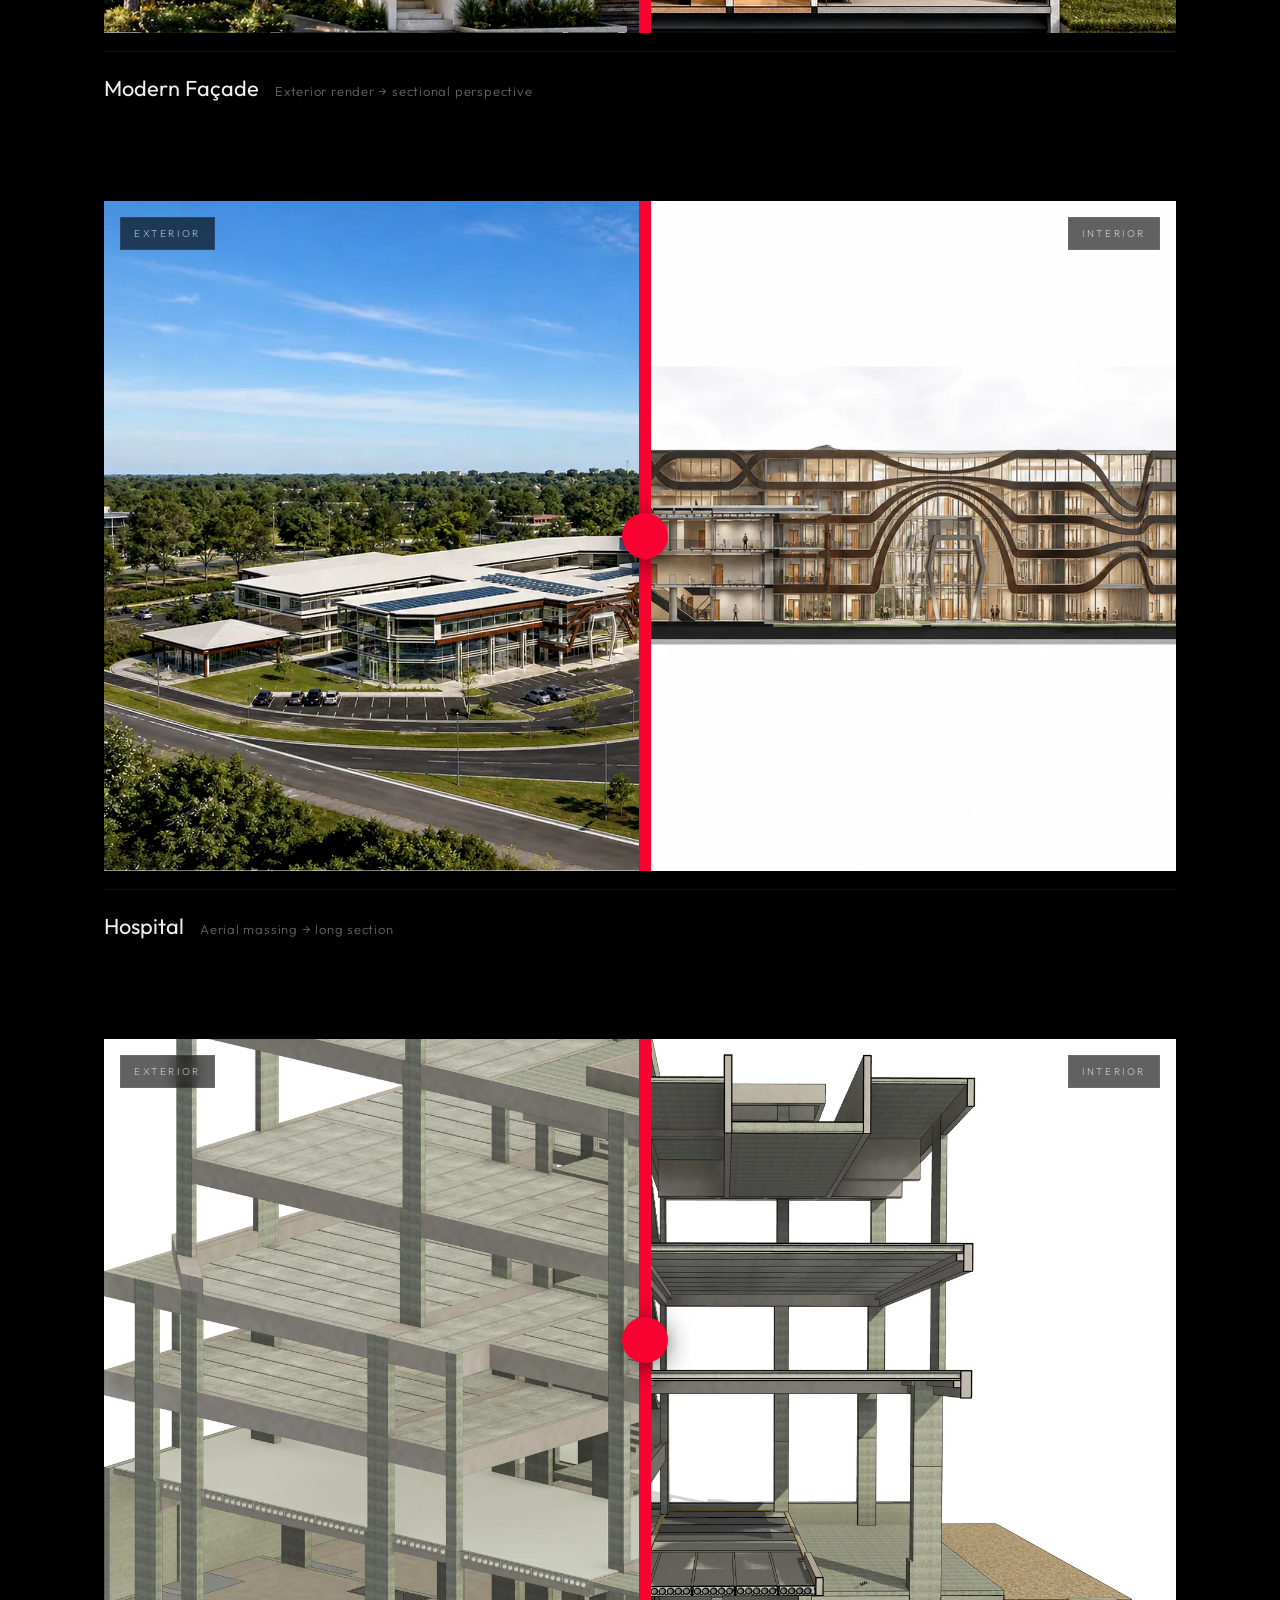
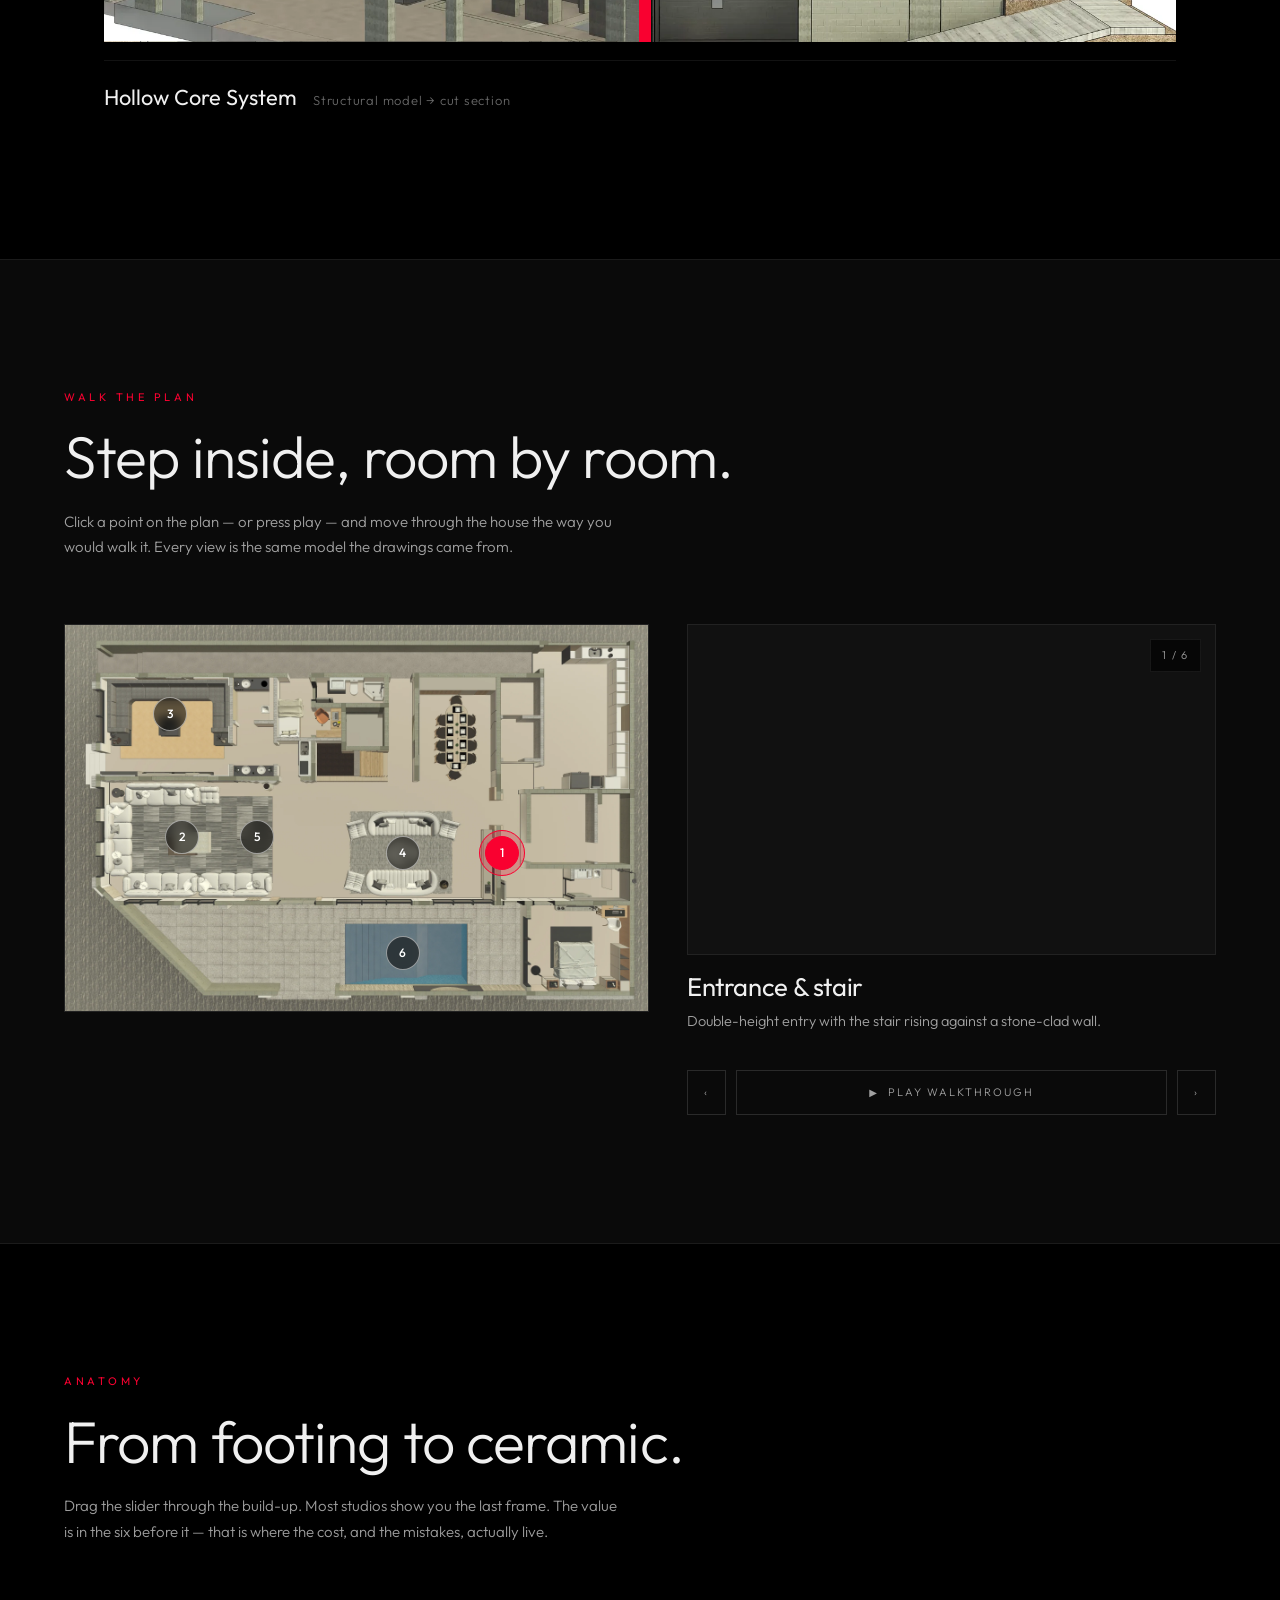
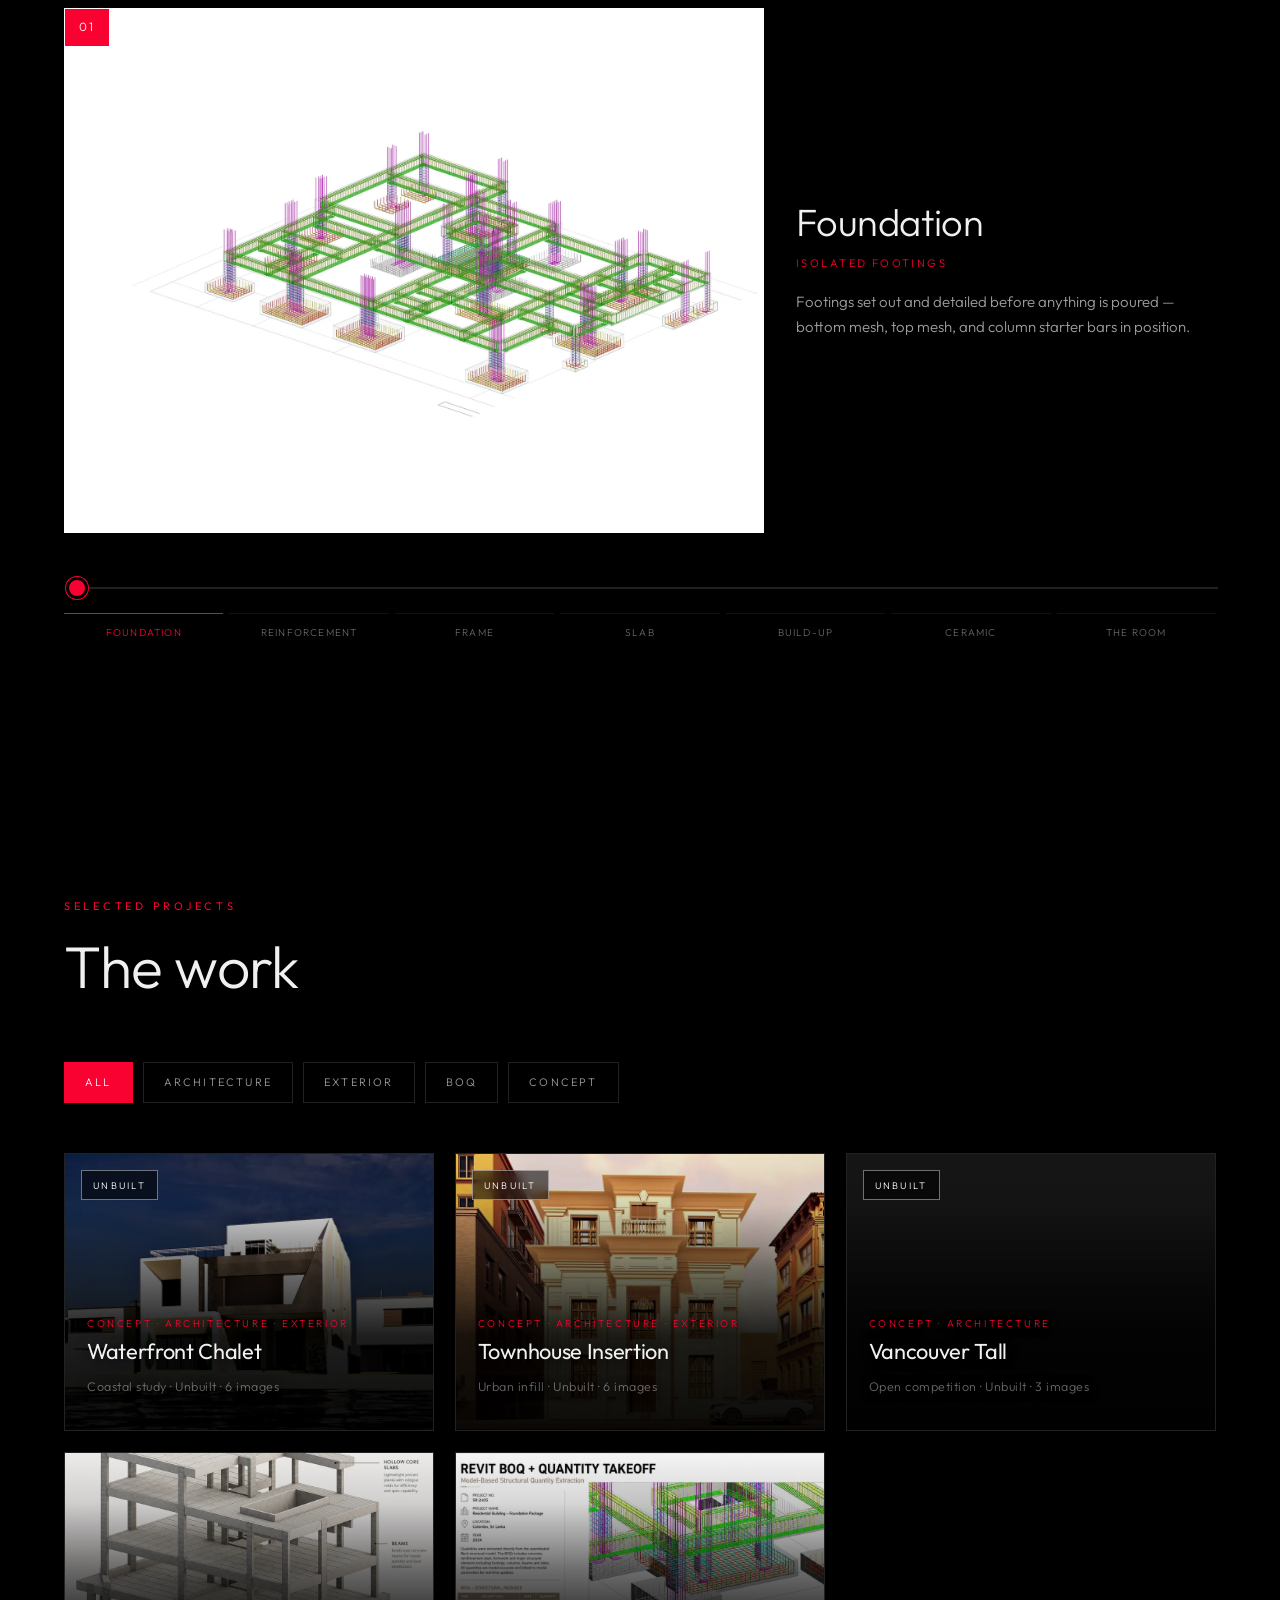
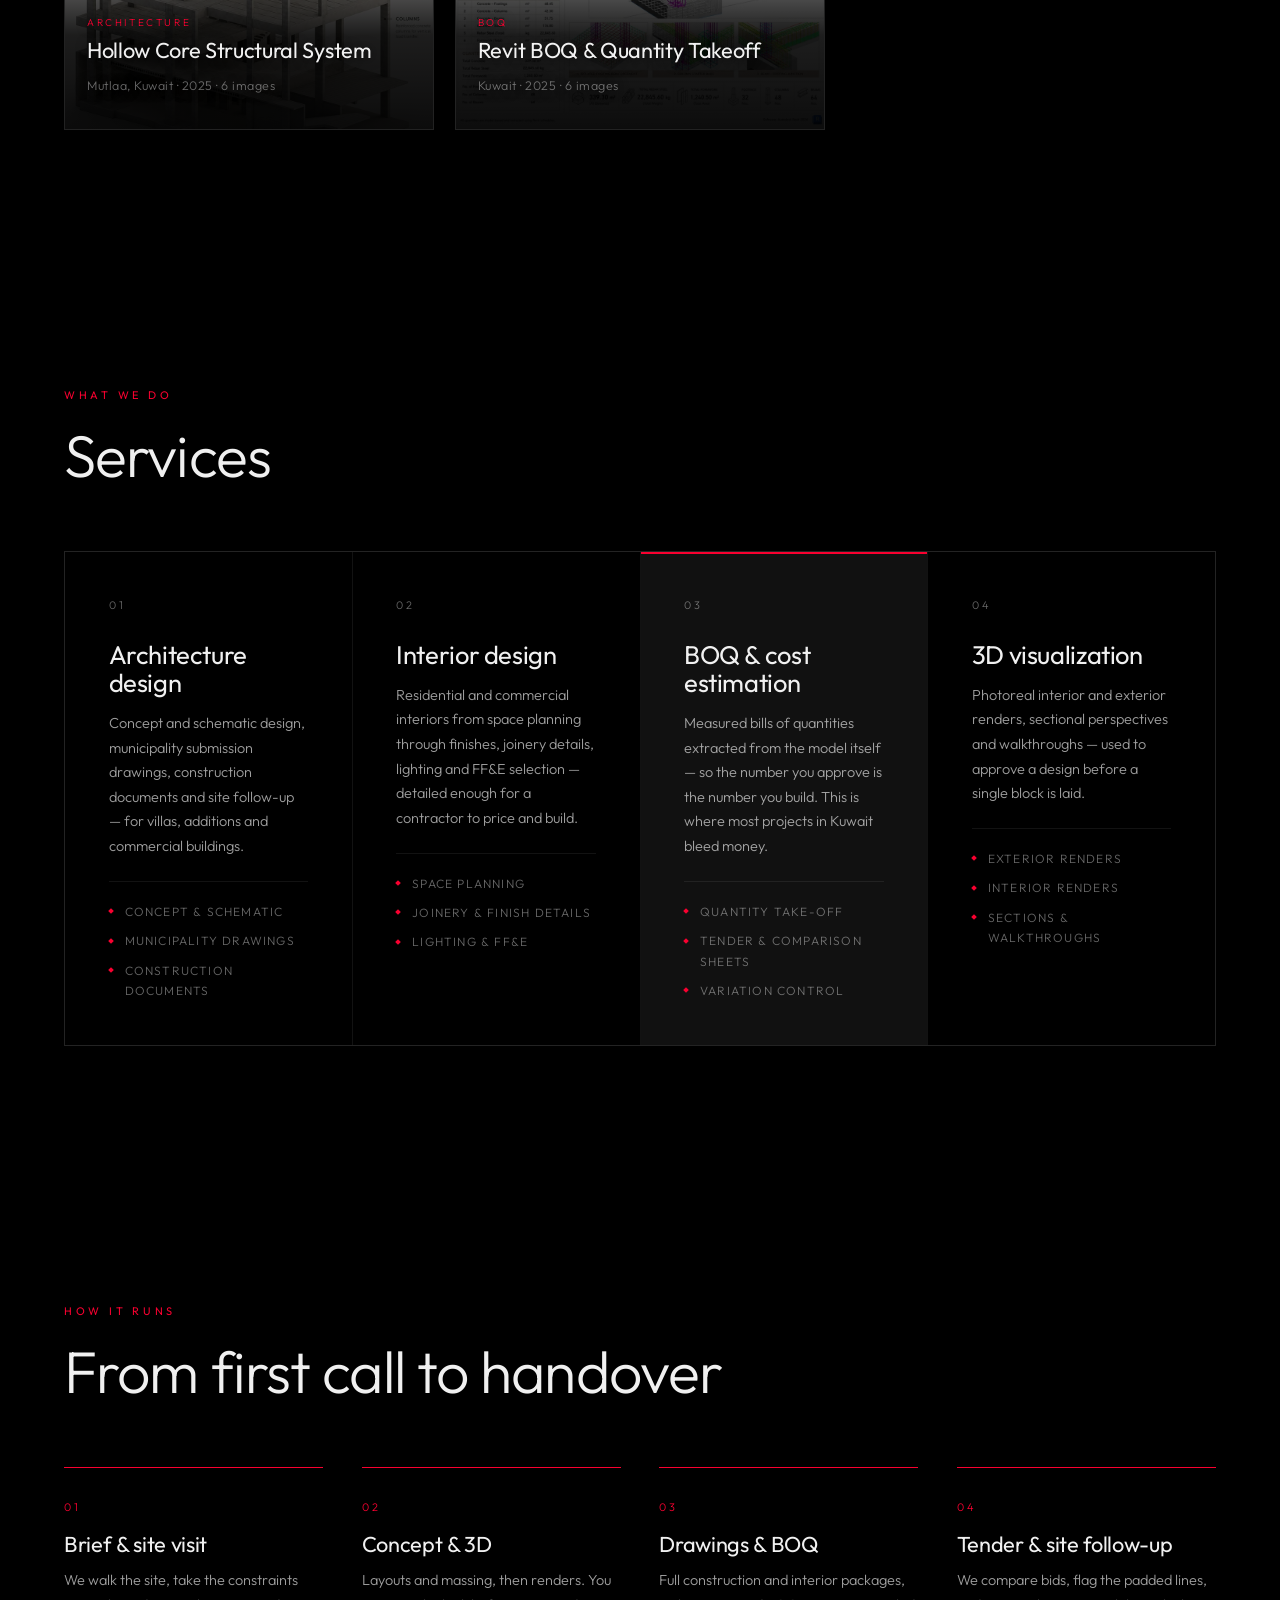
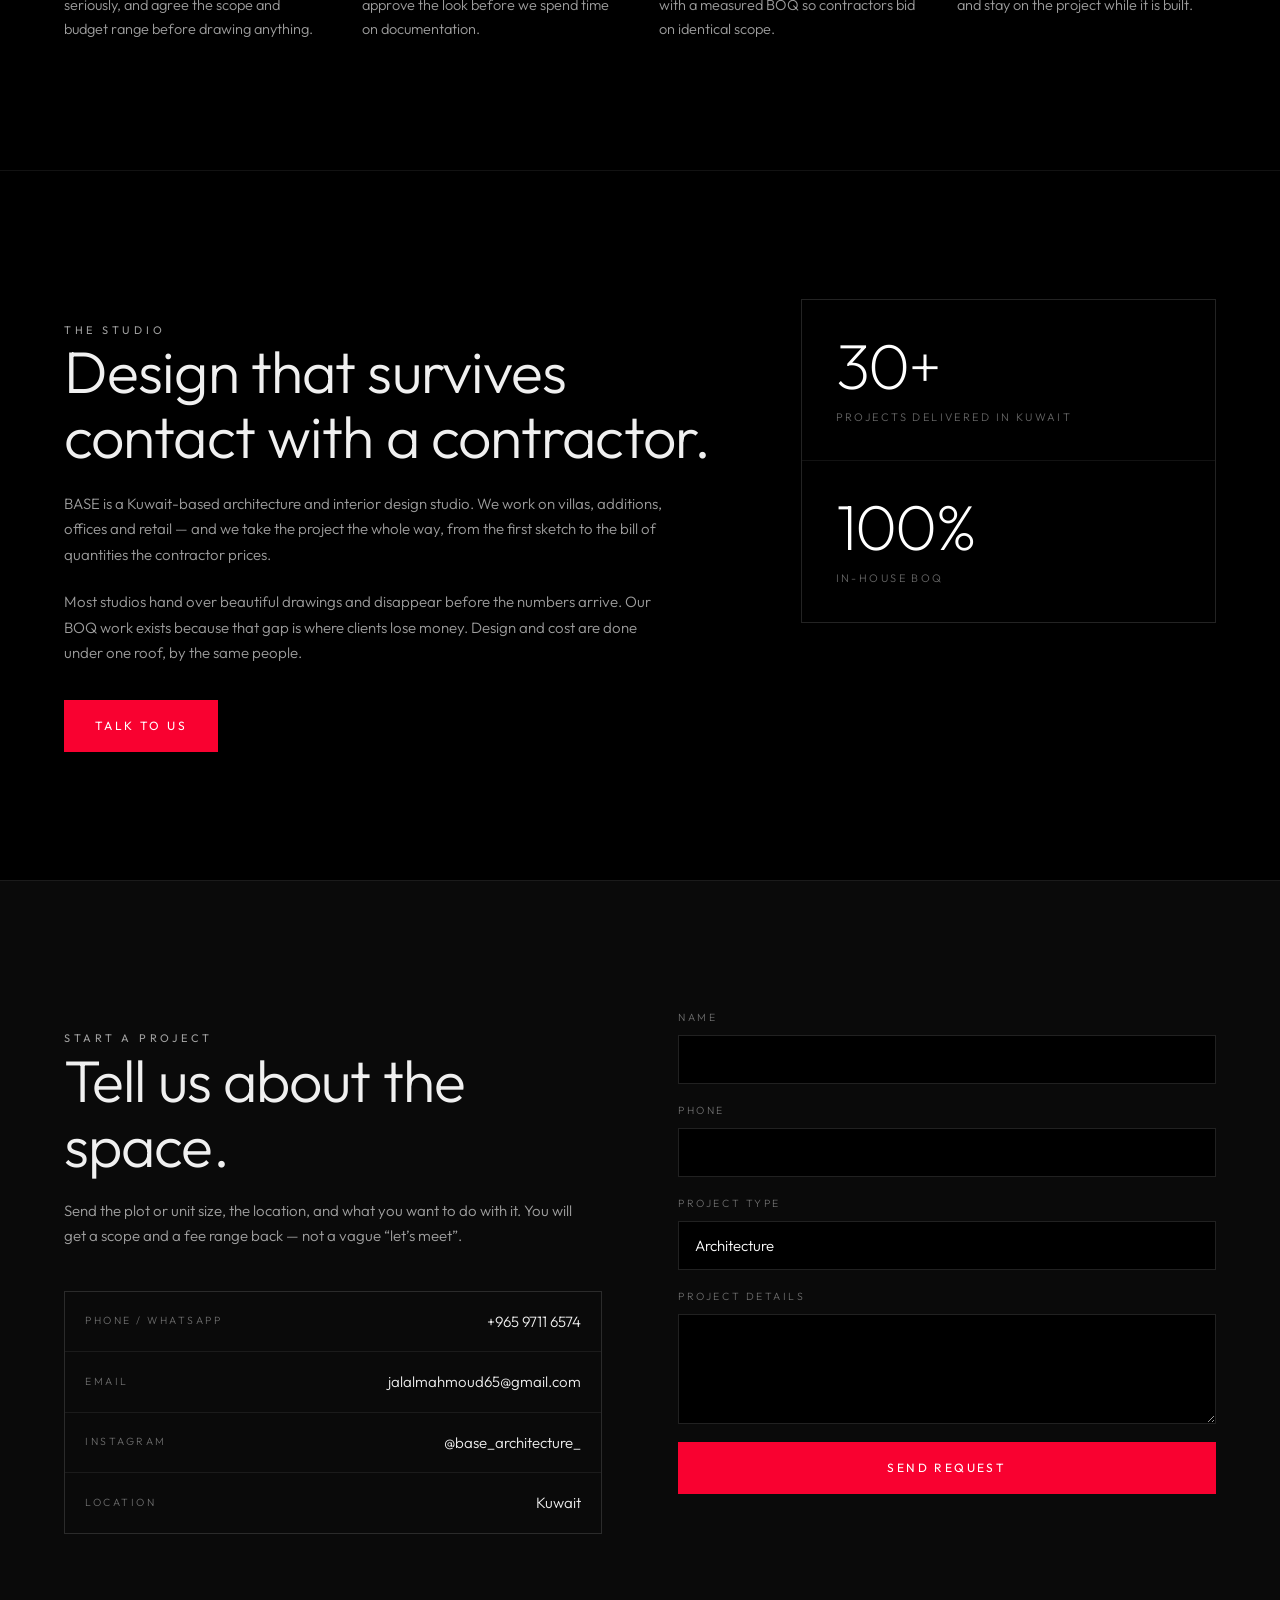
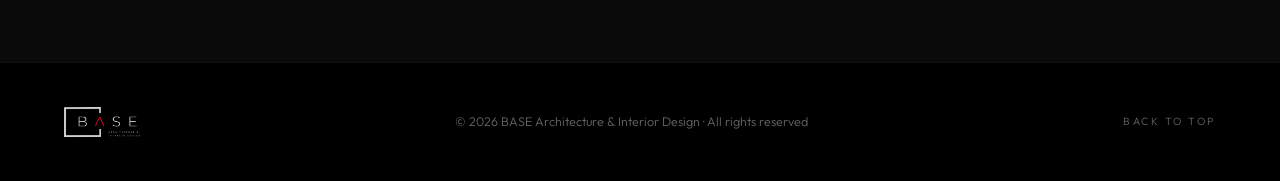
==== commit 1a773a9e: "Contact form: email via Formspree with spam trap and WhatsApp fallback - Send a readable project typ" ====
--- a/index.html
+++ b/index.html
@@ -414,6 +414,11 @@
         <label for="msg" data-i18n="fMsg">Project details</label>
         <textarea id="msg" name="message" rows="4" required></textarea>
       </div>
+      <!-- Spam trap: hidden from people, bots fill it in. -->
+      <div class="form__trap" aria-hidden="true">
+        <label for="gotcha">Leave this empty</label>
+        <input id="gotcha" name="_gotcha" type="text" tabindex="-1" autocomplete="off">
+      </div>
       <button class="btn btn--primary btn--full" type="submit" data-i18n="fSend">Send request</button>
       <p class="form__note" id="formNote" role="status" aria-live="polite"></p>
     </form>
--- a/css/style.css
+++ b/css/style.css
@@ -707,6 +707,9 @@
 .form__note{ margin:0; font-size:13.5px; min-height:1.4em; color:var(--t-2); }
 .form__note.is-ok{ color:#4ade80; }
 .form__note.is-err{ color:var(--red); }
+.form__note a{ color:inherit; text-decoration:underline; text-underline-offset:3px; }
+.form__trap{ position:absolute; width:1px; height:1px; overflow:hidden; clip-path:inset(50%); white-space:nowrap; opacity:0; pointer-events:none; }
+.form .btn[disabled]{ opacity:.6; cursor:wait; }
 
 /* ---------------------------------------------------- footer */
 .footer{ border-top:1px solid var(--line-2); padding:44px 0; }
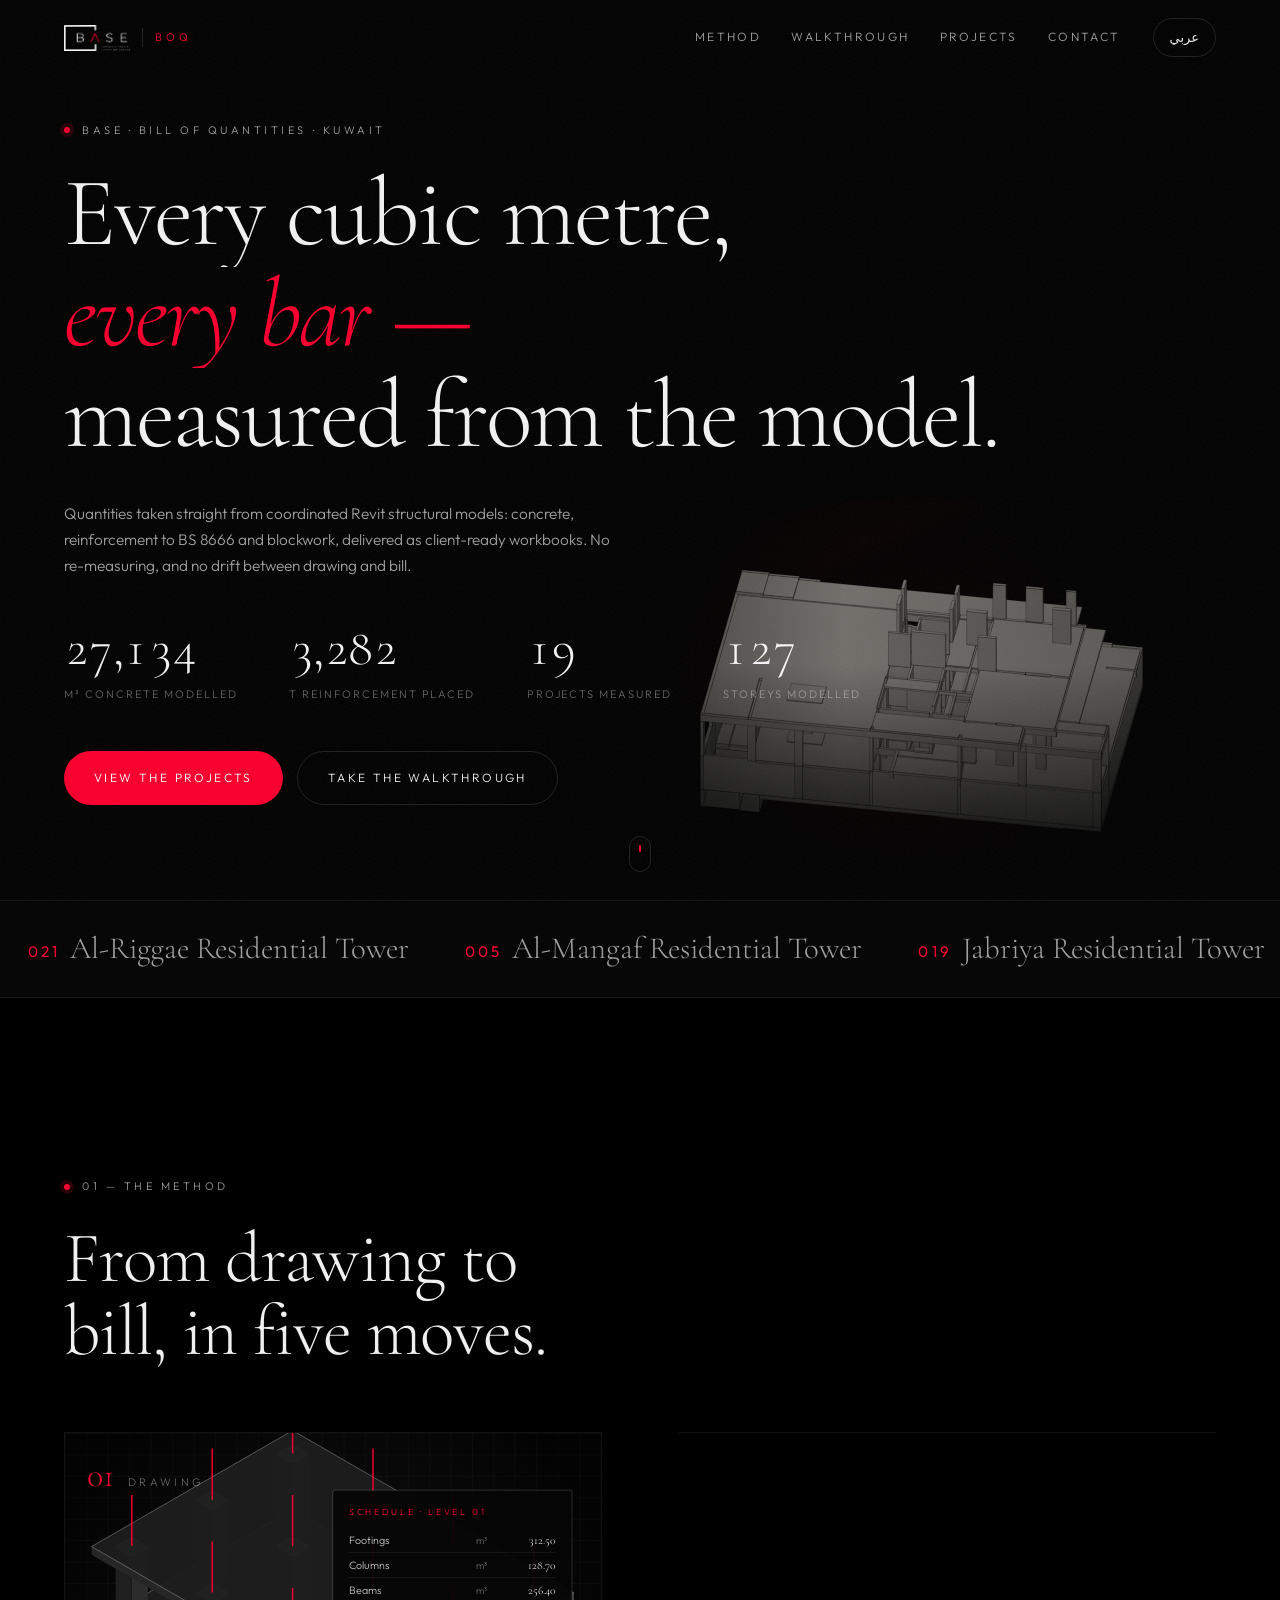
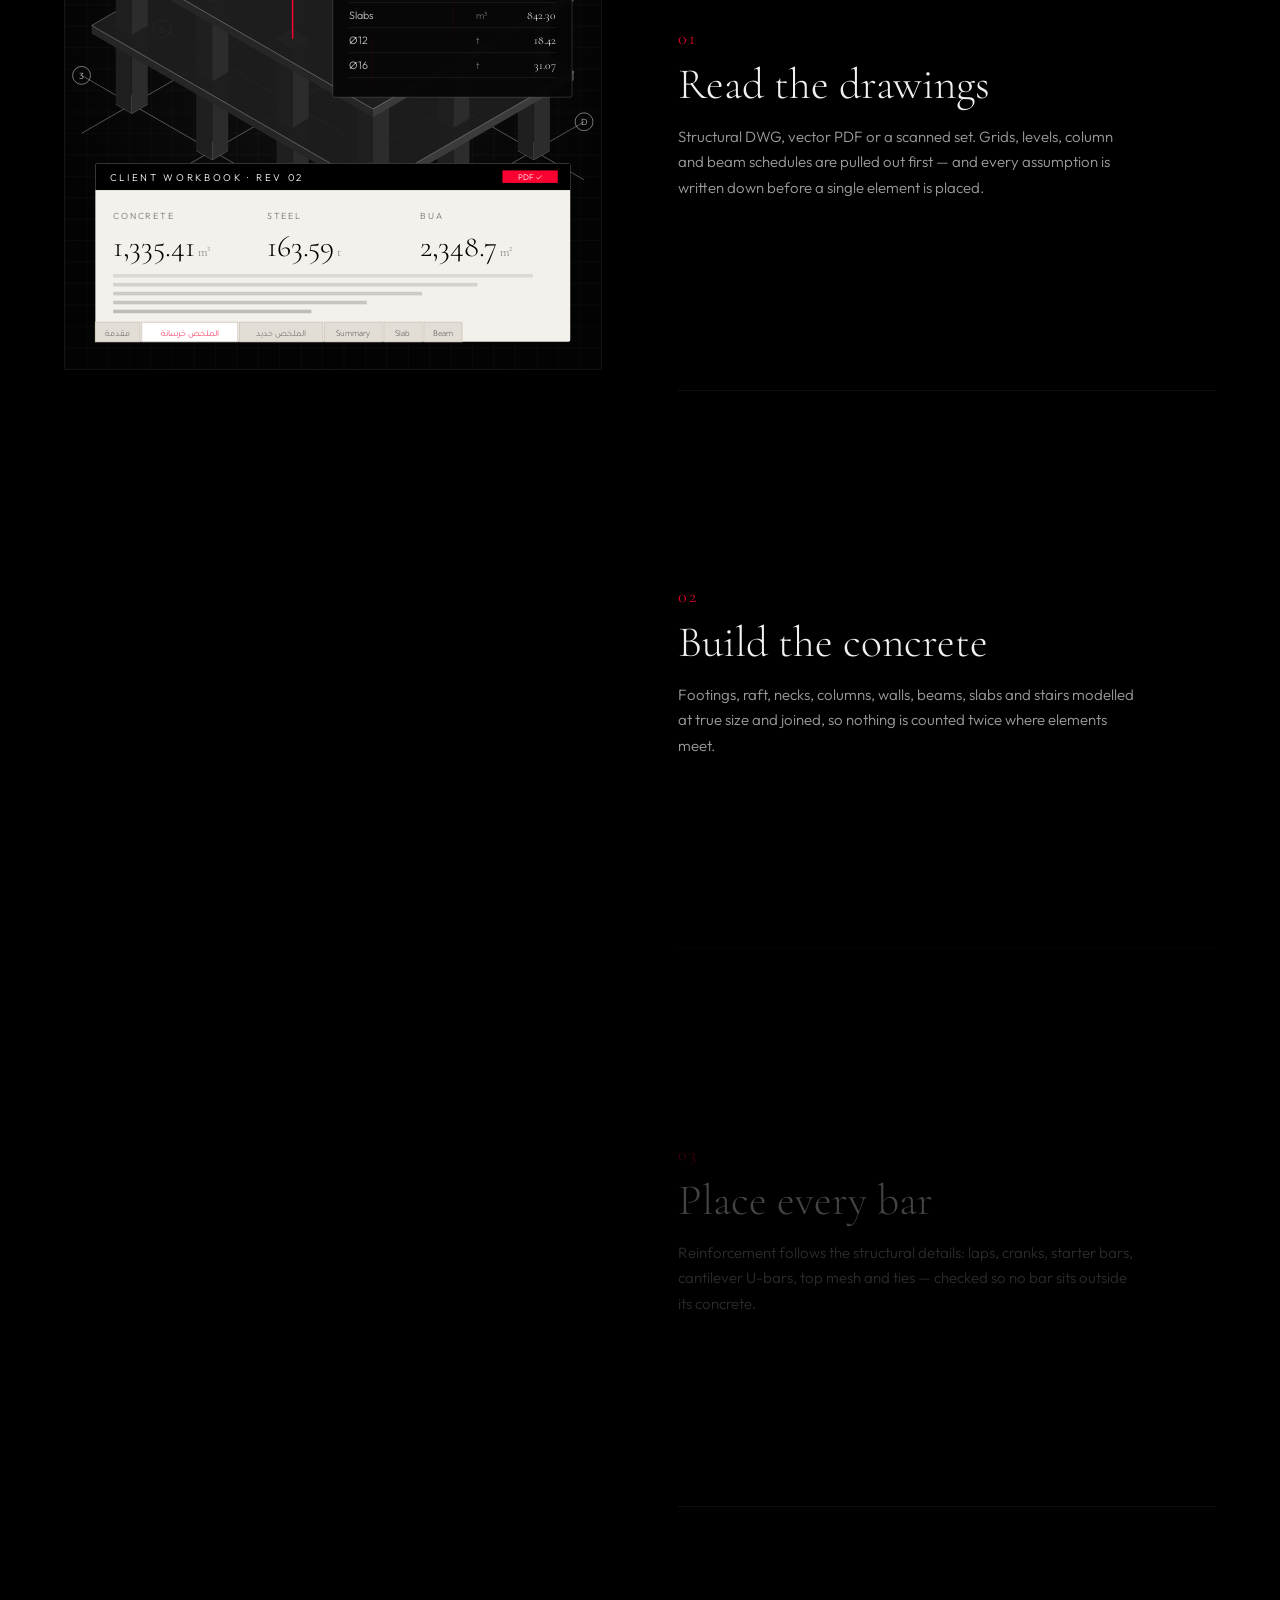
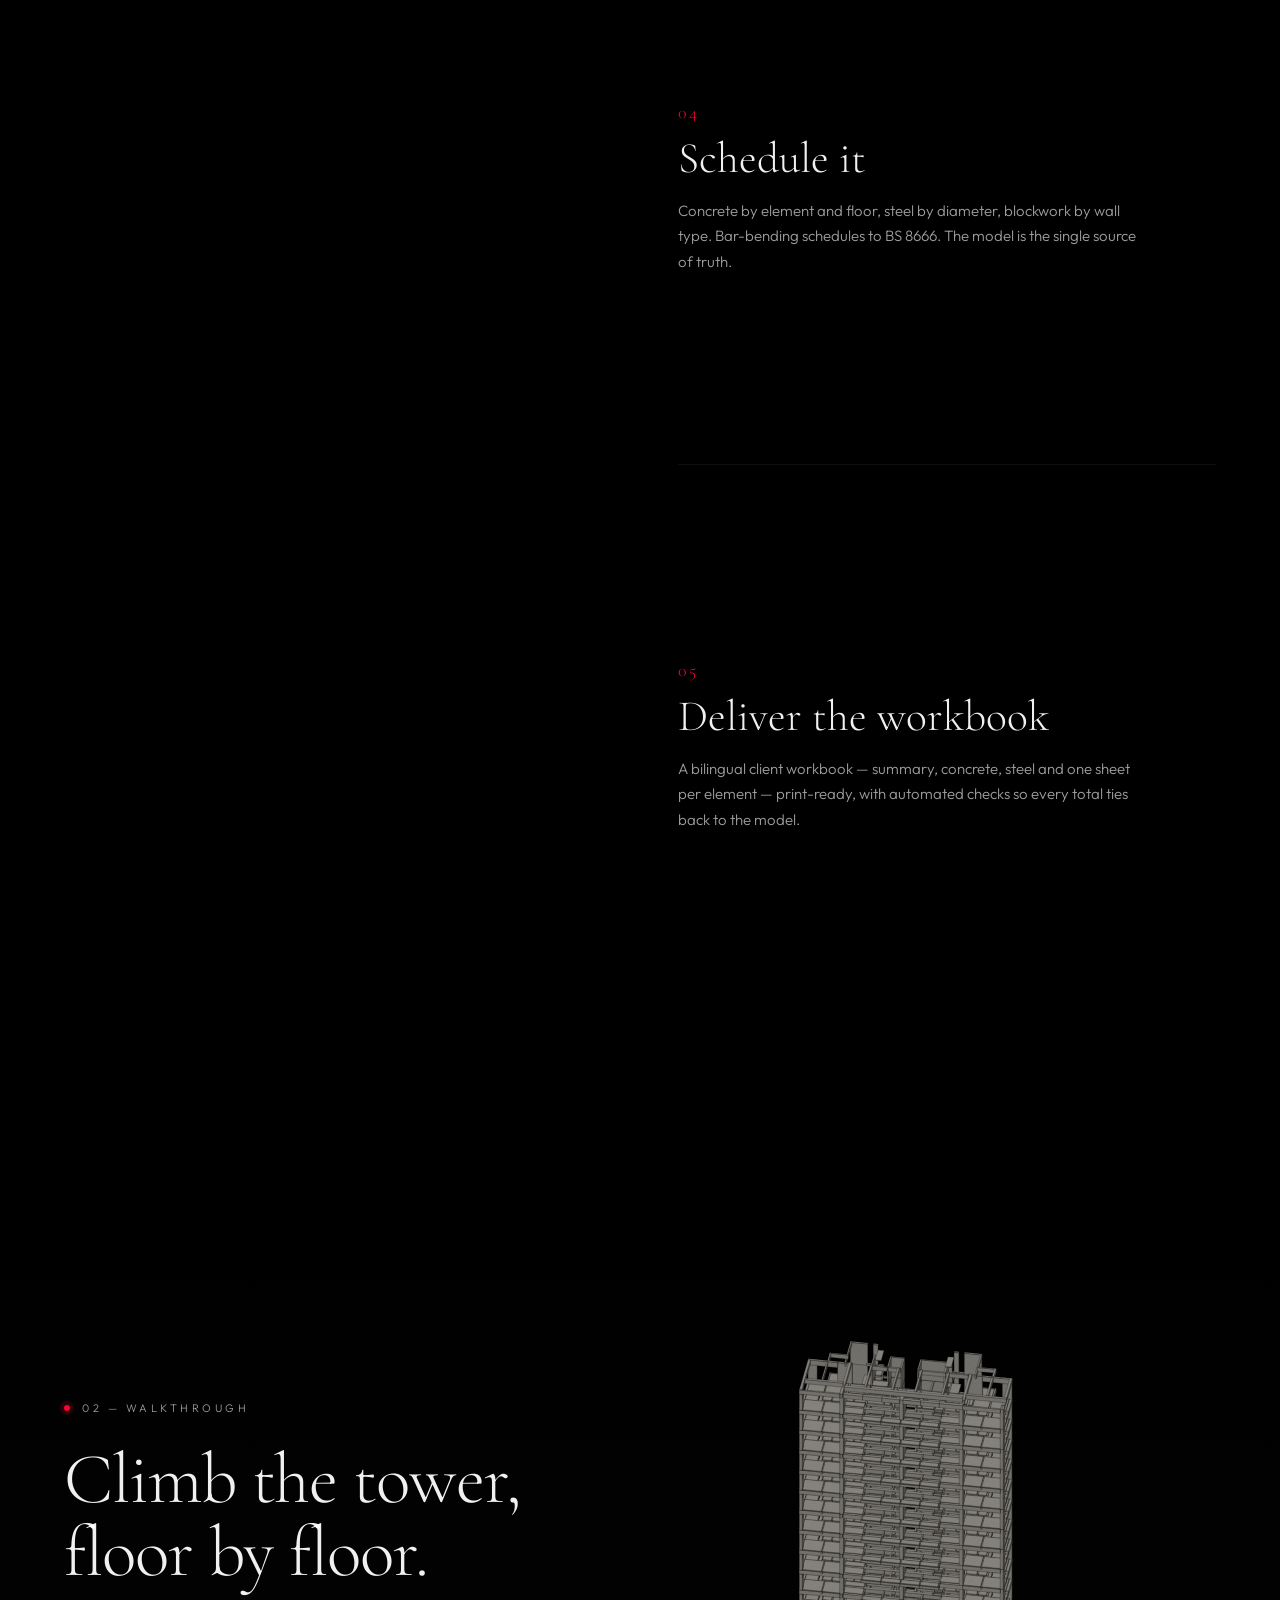
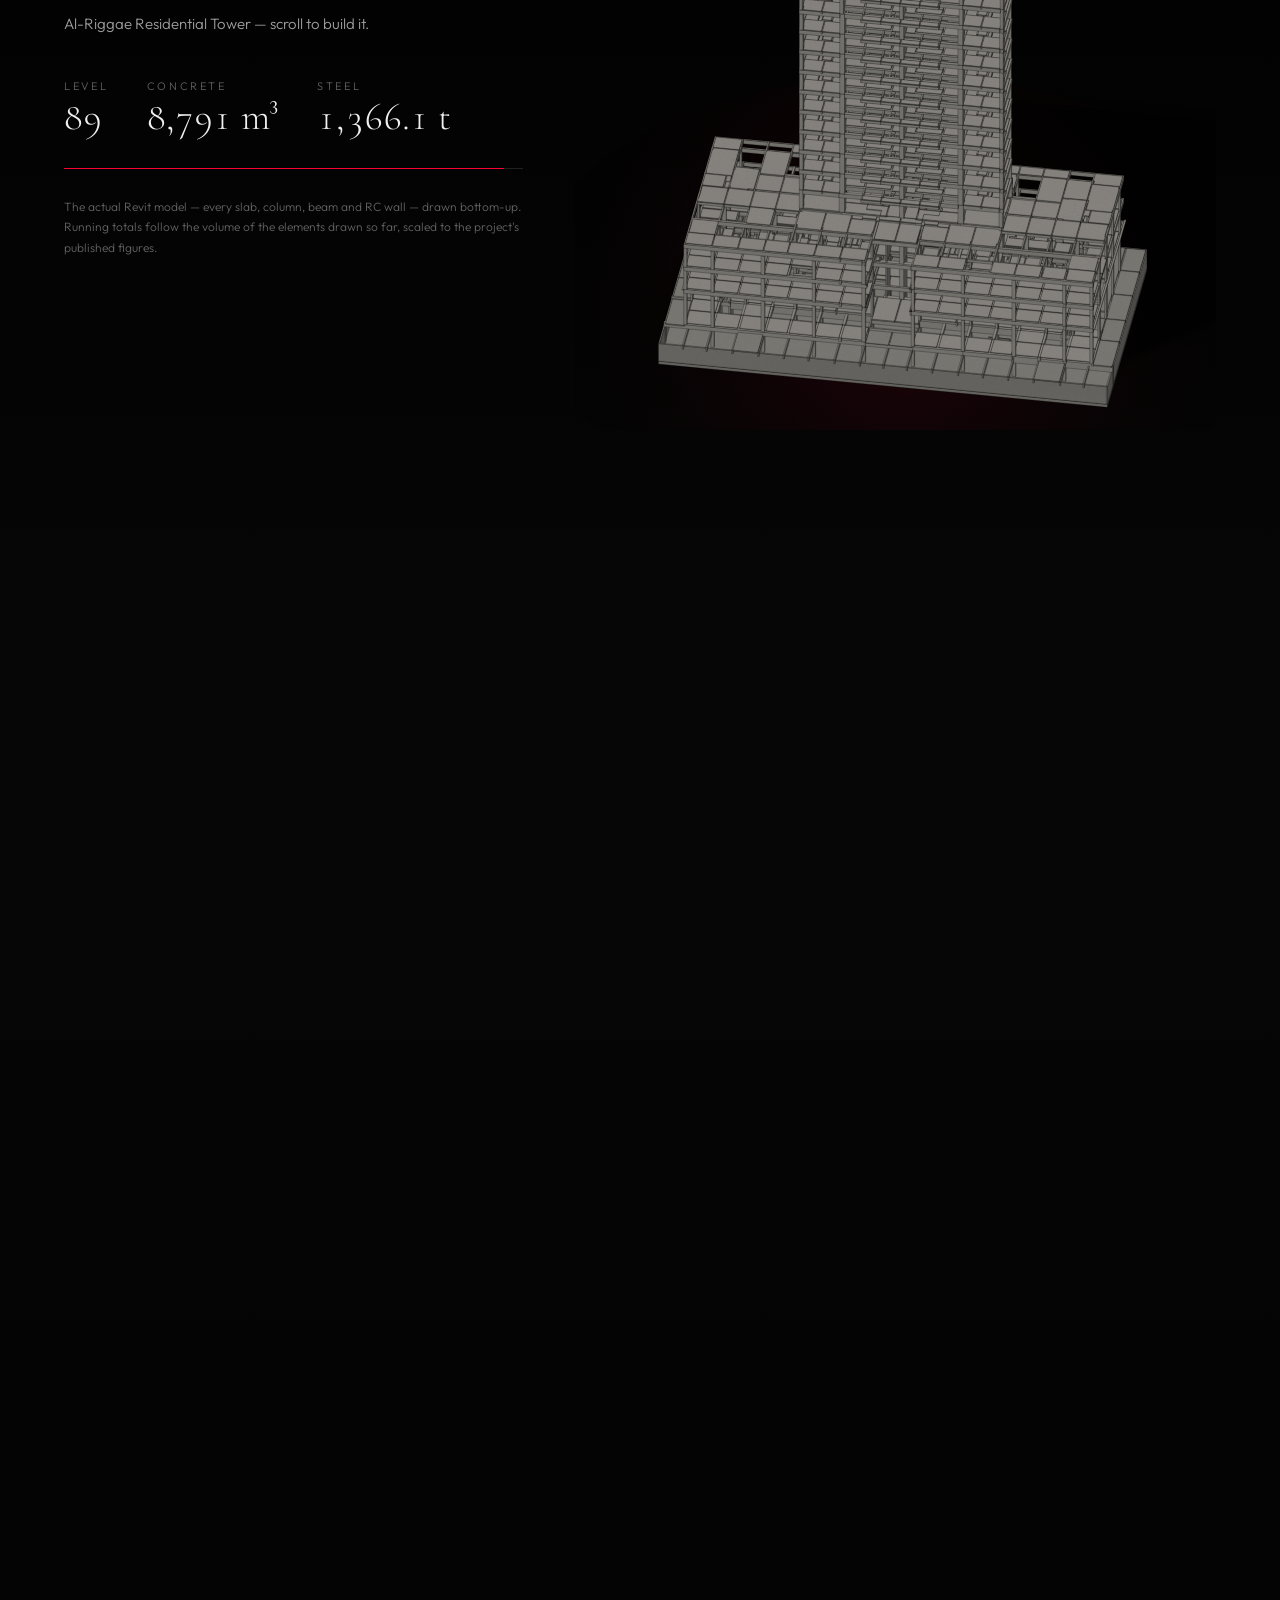
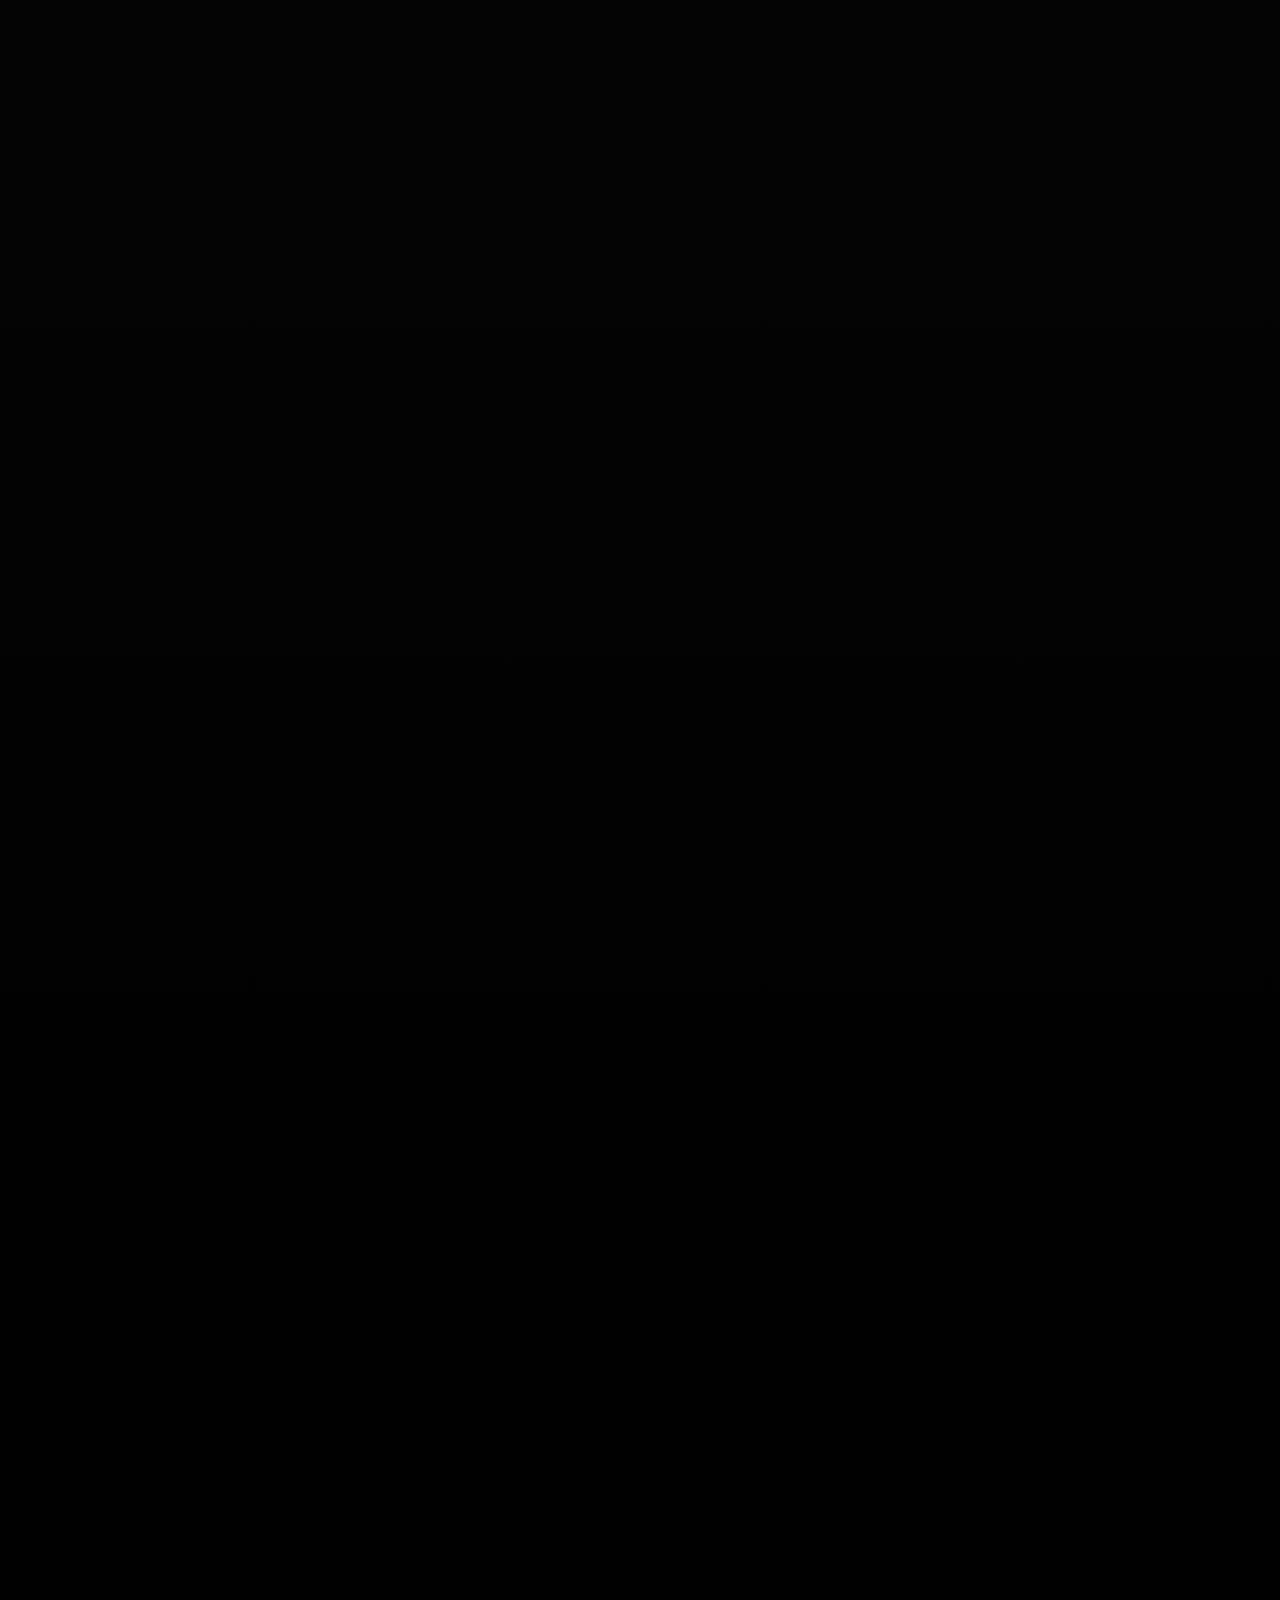
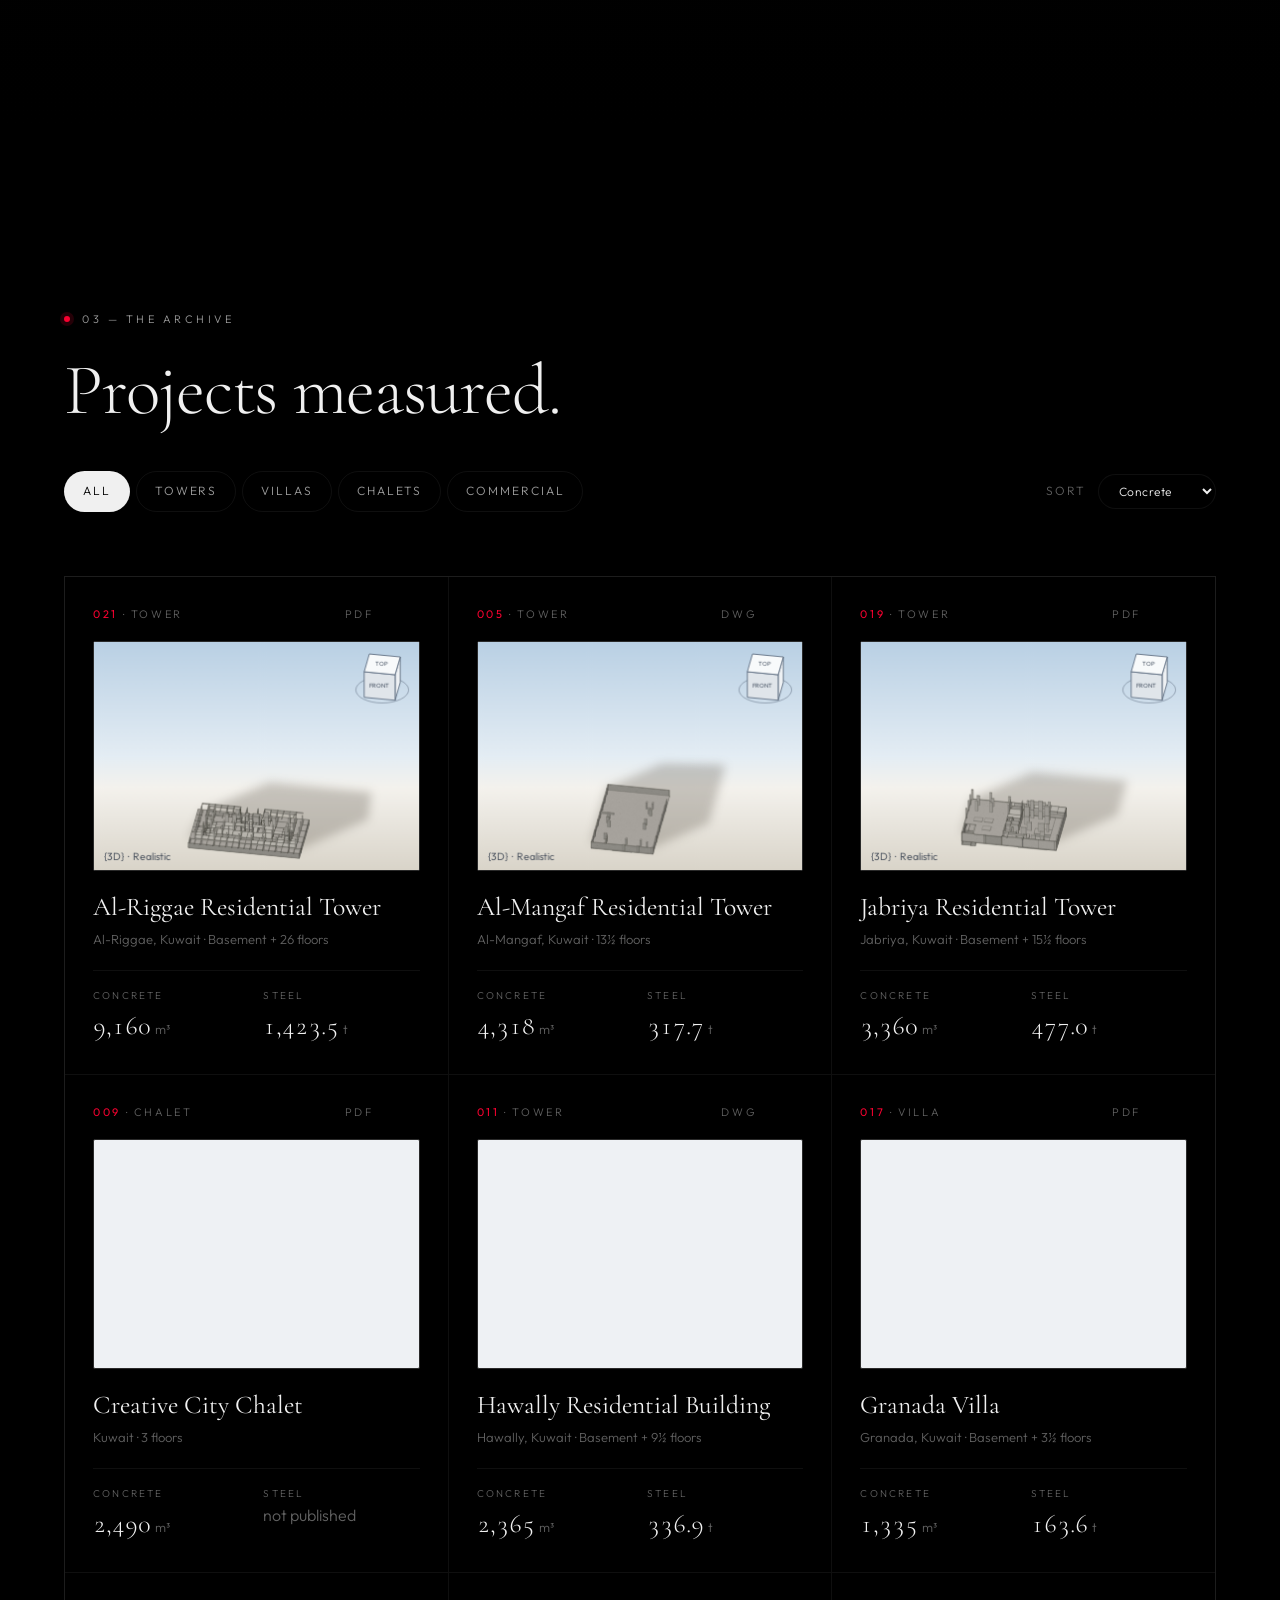
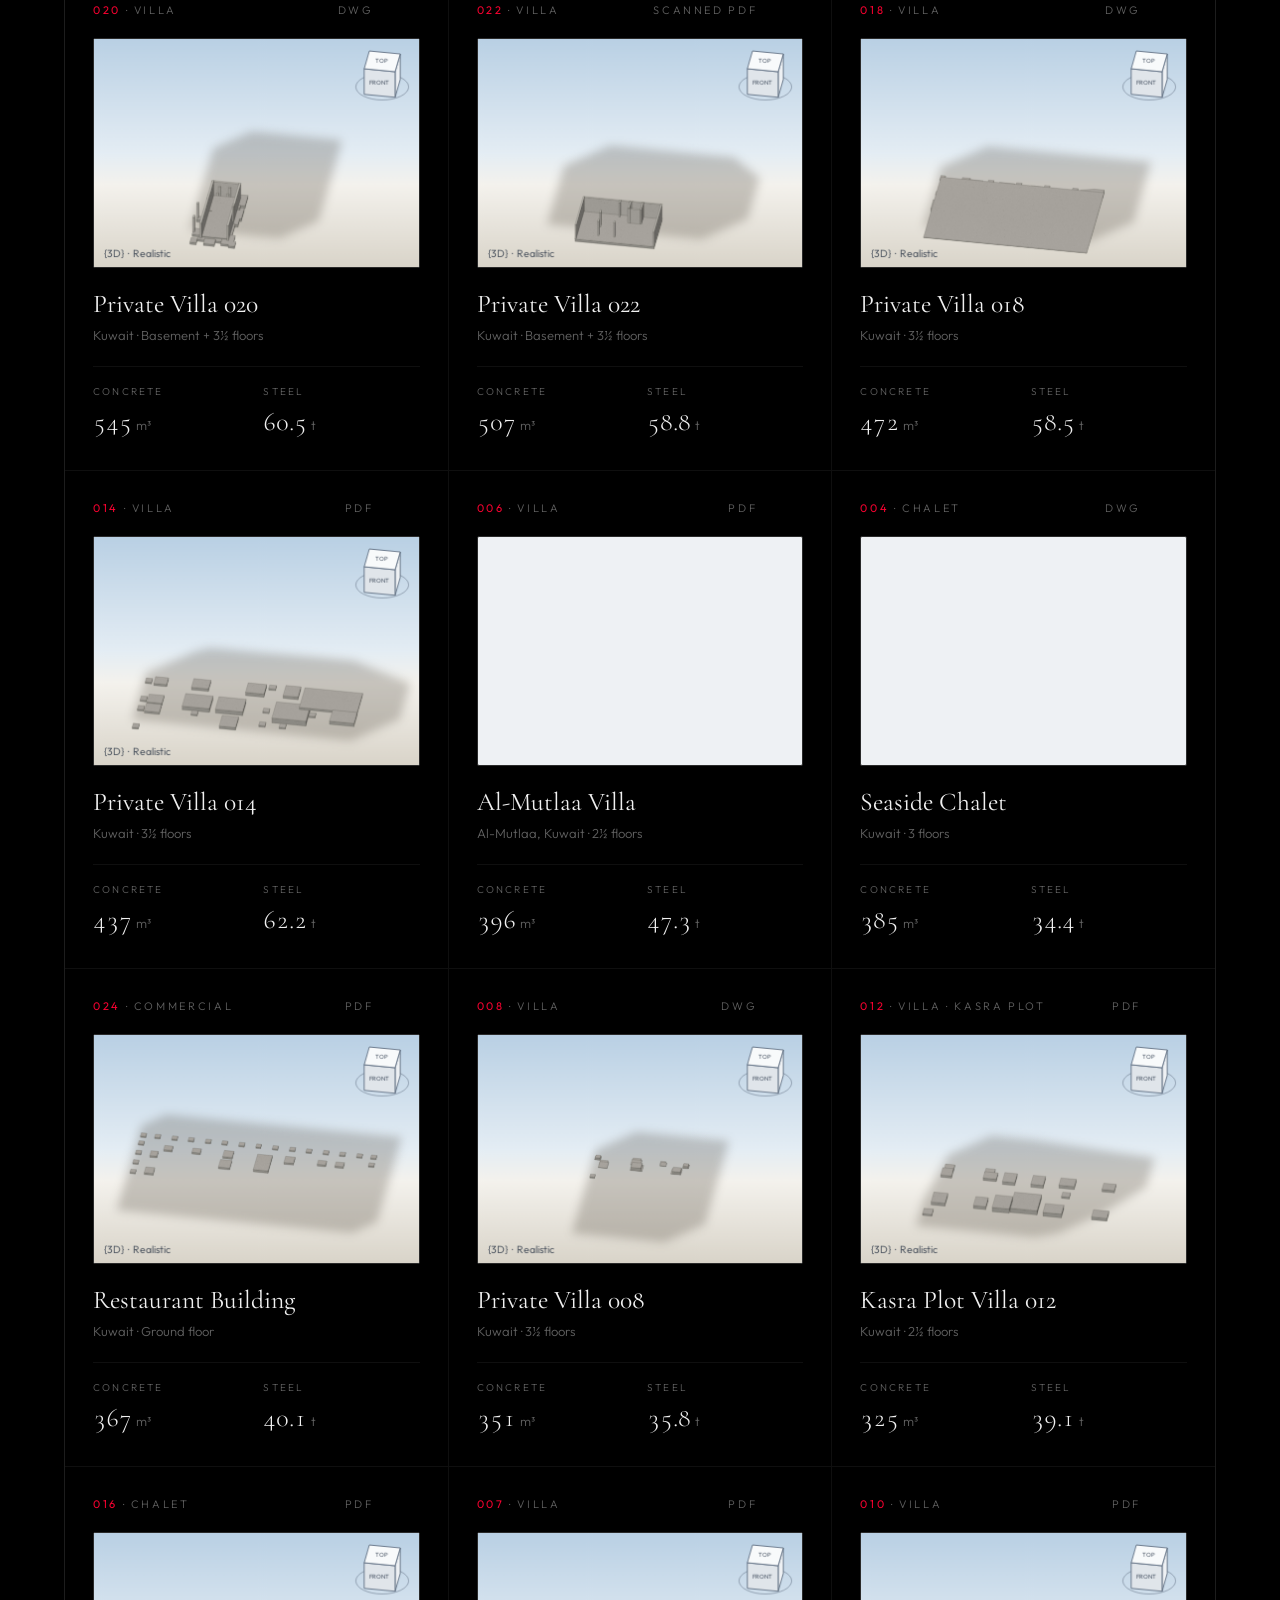
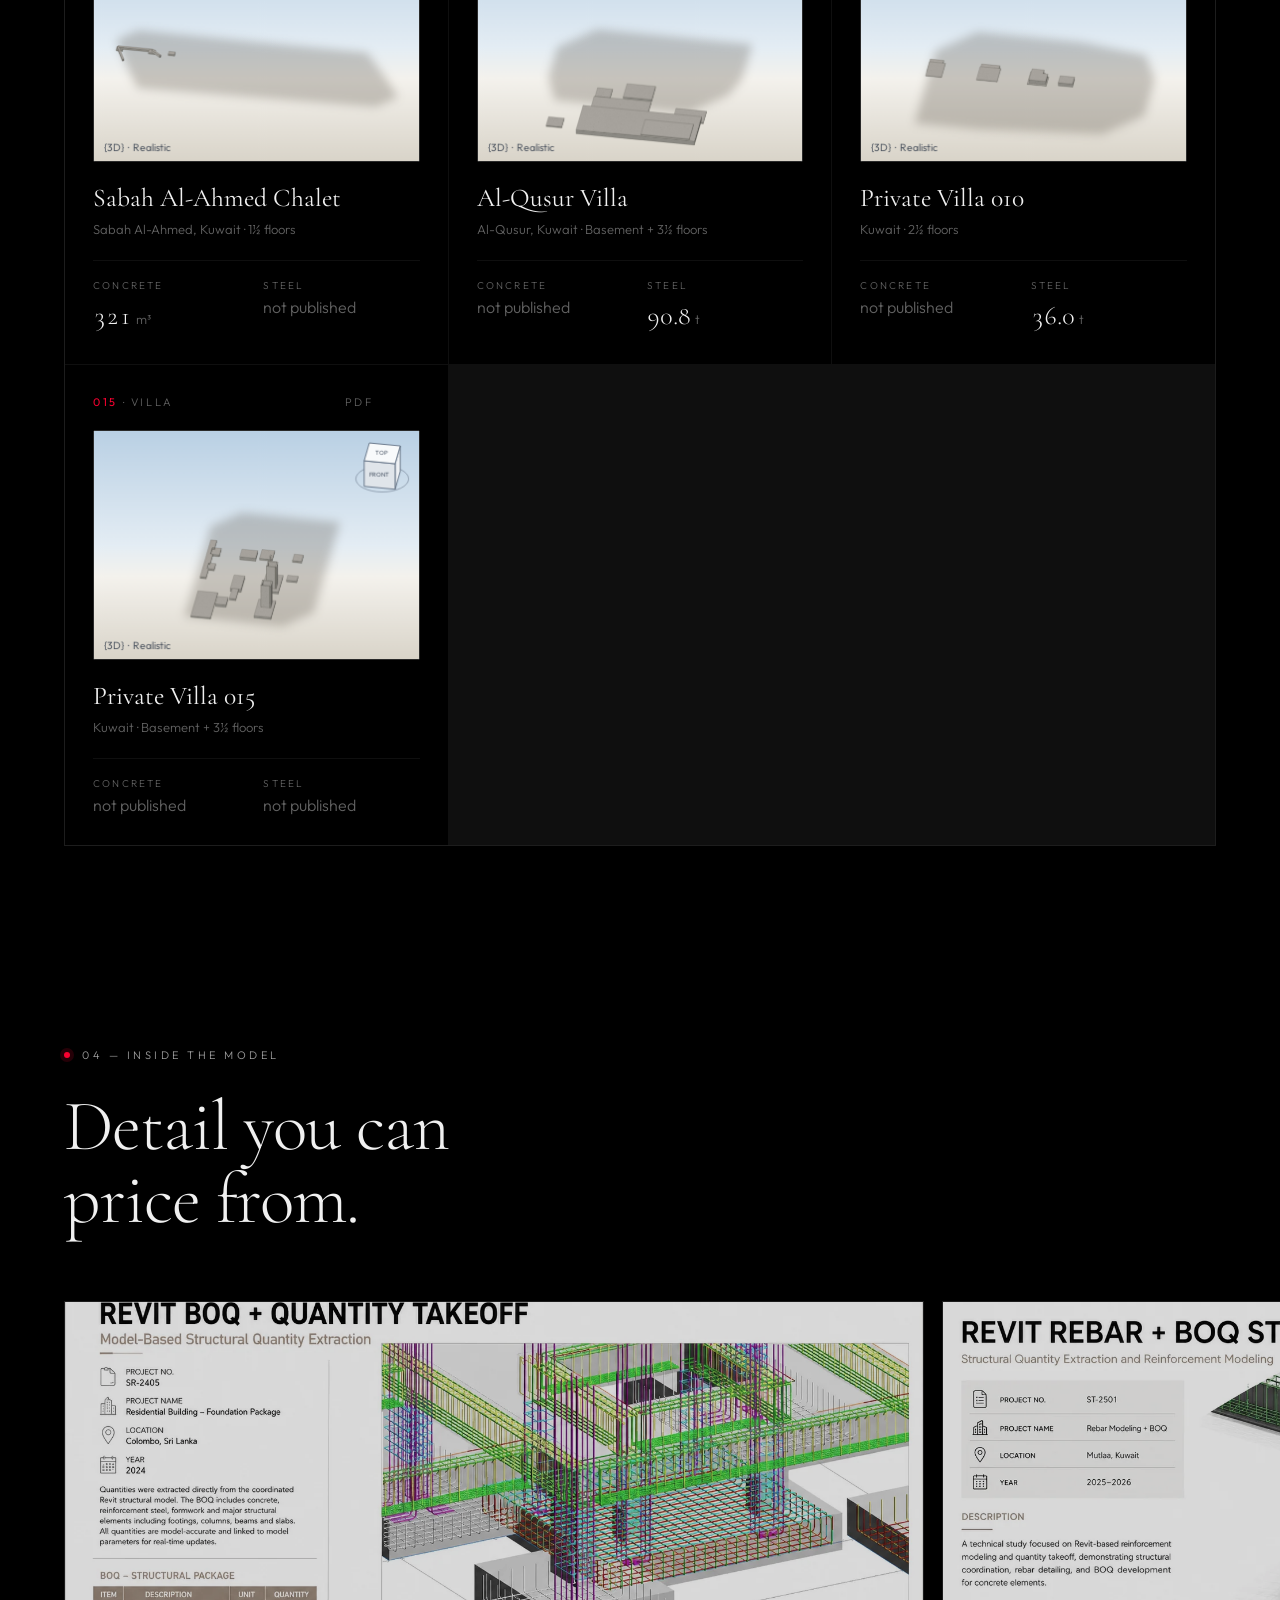
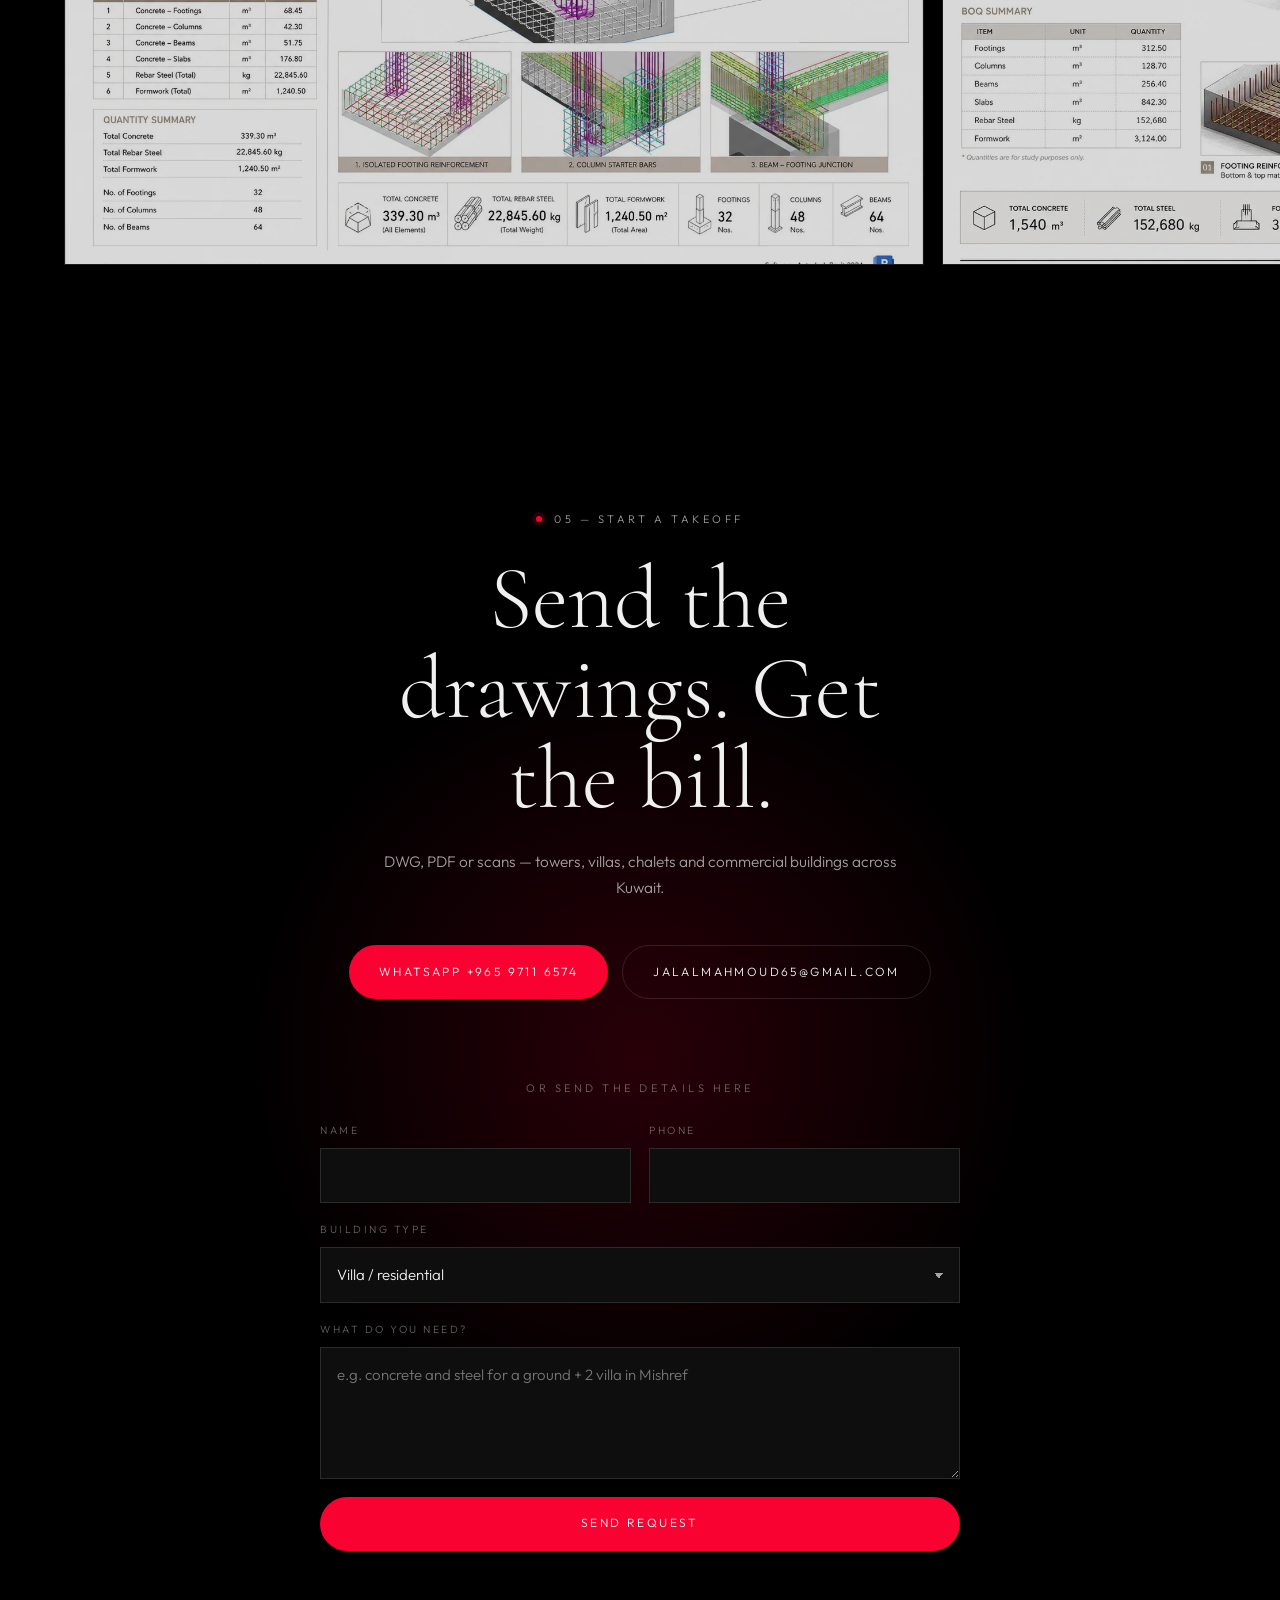
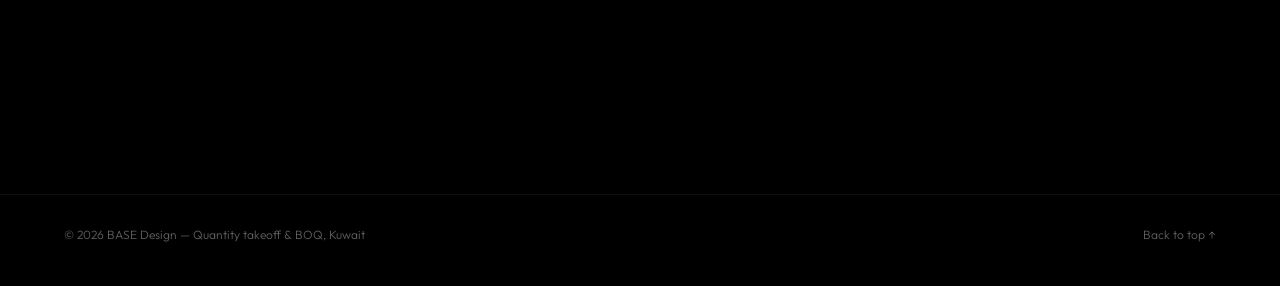
==== commit a3458269: "Make the BOQ page the homepage; remove the portfolio site - index.html is now the BOQ page (moved fr" ====
--- a/index.html
+++ b/index.html
@@ -3,455 +3,258 @@
 <head>
 <meta charset="utf-8">
 <meta name="viewport" content="width=device-width, initial-scale=1">
-<title>BASE — Architecture &amp; Interior Design | Kuwait</title>
-<meta name="description" content="BASE is a Kuwait-based architecture and interior design studio: concept design, municipality drawings, interior fit-out, 3D visualization and model-based BOQ / cost estimation.">
+<title>BASE BOQ — Model-Based Quantities | Kuwait</title>
+<meta name="description" content="BASE BOQ: concrete, reinforcement and blockwork quantities measured from coordinated Revit models — towers, villas, chalets and commercial work across Kuwait.">
 <meta name="theme-color" content="#000000">
-<meta name="robots" content="index, follow">
-
 <meta property="og:type" content="website">
-<meta property="og:site_name" content="BASE Architecture &amp; Interior Design">
-<meta property="og:title" content="BASE — Architecture &amp; Interior Design | Kuwait">
-<meta property="og:description" content="Architecture, interior design, 3D visualization and model-based BOQ in Kuwait.">
-<!-- Absolute URLs are required here — relative paths break link previews
-     on WhatsApp, LinkedIn and X. Update these if you add a custom domain. -->
+<meta property="og:title" content="BASE BOQ — Model-Based Quantities">
+<meta property="og:description" content="Every cubic metre and every bar, measured from the model. Towers, villas and chalets across Kuwait.">
 <meta property="og:url" content="https://jellox9991.github.io/base-design/">
 <meta property="og:image" content="https://jellox9991.github.io/base-design/assets/img/brand/og-cover.jpg">
-<meta property="og:image:width" content="1200">
-<meta property="og:image:height" content="630">
-<meta property="og:locale" content="en_US">
-<meta property="og:locale:alternate" content="ar_KW">
-<meta name="twitter:card" content="summary_large_image">
-<meta name="twitter:image" content="https://jellox9991.github.io/base-design/assets/img/brand/og-cover.jpg">
-
 <link rel="canonical" href="https://jellox9991.github.io/base-design/">
 <link rel="icon" href="assets/img/brand/favicon.svg" type="image/svg+xml">
-<link rel="apple-touch-icon" href="assets/img/brand/logo.png">
 <link rel="preconnect" href="https://fonts.googleapis.com">
 <link rel="preconnect" href="https://fonts.gstatic.com" crossorigin>
-<link href="https://fonts.googleapis.com/css2?family=Outfit:wght@200;300;400;500&family=Tajawal:wght@300;400;500;700&display=swap" rel="stylesheet">
-<link rel="preload" as="image" href="assets/img/transitions/hero.webp">
-<link rel="stylesheet" href="css/style.css">
-
-<script type="application/ld+json">
-{
-  "@context": "https://schema.org",
-  "@type": "ProfessionalService",
-  "name": "BASE Architecture & Interior Design",
-  "alternateName": "بيس للعمارة والتصميم الداخلي",
-  "description": "Architecture, interior design, 3D visualization and model-based BOQ / cost estimation studio based in Kuwait.",
-  "url": "https://jellox9991.github.io/base-design/",
-  "image": "https://jellox9991.github.io/base-design/assets/img/brand/og-cover.jpg",
-  "areaServed": { "@type": "Country", "name": "Kuwait" },
-  "address": { "@type": "PostalAddress", "addressCountry": "KW" },
-  "telephone": "+96597116574",
-  "email": "jalalmahmoud65@gmail.com",
-  "sameAs": ["https://instagram.com/base_architecture_"],
-  "knowsLanguage": ["en", "ar"],
-  "serviceType": [
-    "Architectural design",
-    "Interior design",
-    "Bill of quantities",
-    "3D visualization"
-  ]
-}
-</script>
+<link href="https://fonts.googleapis.com/css2?family=Cormorant+Garamond:ital,wght@0,300;0,400;0,500;1,300;1,400&family=Outfit:wght@200;300;400;500&family=Tajawal:wght@300;400;500;700&display=swap" rel="stylesheet">
+<link rel="stylesheet" href="boq/boq.css">
 </head>
 <body>
 
-<a class="skip-link" href="#main" data-i18n="skip">Skip to content</a>
-
-<!-- ============ NAV ============ -->
+<div class="loader" id="loader" aria-hidden="true">
+  <div class="loader-mark"><img src="assets/img/brand/logo-mark.png" alt=""></div>
+  <div class="loader-bar"><span></span></div>
+  <div class="loader-txt" data-en="Measuring the model" data-ar="جارٍ قياس النموذج">Measuring the model</div>
+</div>
+
+<div class="cursor" id="cursor" aria-hidden="true"></div>
+<div class="progress" id="progress" aria-hidden="true"></div>
+
 <header class="nav" id="nav">
-  <div class="nav__inner">
-    <a class="brand" href="#hero" aria-label="BASE — home">
-      <!-- tagline-free lockup: the strapline is unreadable at nav size -->
-      <img class="brand__mark" src="assets/img/brand/logo-mark.png" alt="BASE" width="1010" height="417">
-    </a>
-
-    <nav class="nav__links" id="navLinks">
-      <a href="#walkthrough" data-i18n="navWalk">Walkthrough</a>
-      <a href="#work"     data-i18n="navWork">Work</a>
-      <a href="#services" data-i18n="navServices">Services</a>
-      <a href="#process"  data-i18n="navProcess">Process</a>
-      <a href="#about"    data-i18n="navAbout">Studio</a>
-      <a href="boq/"      data-i18n="navBoq">BOQ</a>
-      <a href="#contact"  class="nav__cta" data-i18n="navContact">Start a project</a>
-    </nav>
-
-    <div class="nav__tools">
-      <button class="lang" id="langBtn" type="button" aria-label="Switch language / تغيير اللغة">
-        <span class="lang__on">EN</span><span class="lang__off">ع</span>
-      </button>
-      <button class="burger" id="burger" type="button" aria-label="Menu" aria-expanded="false">
-        <span></span><span></span><span></span>
-      </button>
-    </div>
-  </div>
+  <a class="nav-brand" href="./">
+    <img src="assets/img/brand/logo.png" alt="BASE">
+    <span class="nav-sub">BOQ</span>
+  </a>
+  <nav class="nav-links" aria-label="Sections">
+    <a href="#method" data-en="Method" data-ar="المنهج">Method</a>
+    <a href="#ascent" data-en="Walkthrough" data-ar="الجولة">Walkthrough</a>
+    <a href="#projects" data-en="Projects" data-ar="المشاريع">Projects</a>
+    <a href="#contact" data-en="Contact" data-ar="تواصل">Contact</a>
+  </nav>
+  <button class="lang" id="langBtn" type="button" aria-label="Switch language">عربي</button>
 </header>
 
-<main id="main">
-
 <!-- ============ HERO ============ -->
-<section class="hero" id="hero">
-  <div class="hero__media" aria-hidden="true">
-    <img src="assets/img/transitions/hero.webp" alt="" class="hero__img" fetchpriority="high" decoding="async">
-    <div class="hero__grid"></div>
-  </div>
-
-  <div class="hero__content">
-    <p class="eyebrow" data-i18n="heroEyebrow">Kuwait · Architecture &amp; Interior</p>
-    <h1 class="hero__title">
-      <span class="line" data-i18n="heroTitle1">We design the</span>
-      <span class="line" data-i18n="heroTitle2">outside and the</span>
-      <span class="line line--accent" data-i18n="heroTitle3">life inside it.</span>
+<section class="hero" id="top">
+  <canvas class="hero-canvas" id="heroCanvas" aria-hidden="true"></canvas>
+  <div class="hero-grain" aria-hidden="true"></div>
+  <div class="hero-inner">
+    <p class="eyebrow"><span class="dot"></span><span data-en="BASE · Bill of Quantities · Kuwait" data-ar="BASE · جداول الكميات · الكويت">BASE · Bill of Quantities · Kuwait</span></p>
+    <h1 class="hero-title">
+      <span class="line"><span data-en="Every cubic metre," data-ar="كل متر مكعب،">Every cubic metre,</span></span>
+      <span class="line"><em data-en="every bar —" data-ar="كل سيخ —">every bar —</em></span>
+      <span class="line"><span data-en="measured from the model." data-ar="مقاس من النموذج.">measured from the model.</span></span>
     </h1>
-    <p class="hero__lede" data-i18n="heroLede">From concept and municipality drawings to interior fit-out and a bill of quantities you can actually build from — one studio, one accountable line of work.</p>
-    <div class="hero__actions">
-      <a href="#work" class="btn btn--primary" data-i18n="heroCta1">See the work</a>
-      <a href="#contact" class="btn btn--ghost" data-i18n="heroCta2">Request a quote</a>
-    </div>
-  </div>
-
-  <div class="hero__scroll" aria-hidden="true">
-    <span data-i18n="scroll">Scroll</span>
-    <i></i>
-  </div>
-</section>
-
-<!-- ============ MARQUEE ============ -->
-<section class="strip" aria-hidden="true">
-  <div class="strip__track">
-    <span>ARCHITECTURE</span><i></i><span>INTERIOR DESIGN</span><i></i><span>BOQ &amp; COST ESTIMATION</span><i></i><span>3D VISUALIZATION</span><i></i>
-    <span>ARCHITECTURE</span><i></i><span>INTERIOR DESIGN</span><i></i><span>BOQ &amp; COST ESTIMATION</span><i></i><span>3D VISUALIZATION</span><i></i>
-  </div>
-</section>
-
-<!-- ============ POSITION ============ -->
-<section class="section manifesto" id="position">
-  <div class="wrap">
-    <p class="eyebrow" data-reveal data-i18n="posEyebrow">Position</p>
-
-    <blockquote class="manifesto__lead" data-reveal data-i18n="posLead">
-      Most projects in Kuwait are priced twice — once on the drawings, and again on site. Everything we do exists to close that gap.
-    </blockquote>
-
-    <ol class="creed">
-      <li class="creed__item" data-reveal>
-        <span class="creed__n">01</span>
-        <h3 data-i18n="pos1">We start with the number, not the render.</h3>
-        <p data-i18n="pos1d">Anyone can sell a picture. The question you actually need answered is what it costs to build. We model the structure and pull the quantities before we make anything beautiful.</p>
-      </li>
-      <li class="creed__item" data-reveal style="--d:80ms">
-        <span class="creed__n">02</span>
-        <h3 data-i18n="pos2">A drawing a contractor can misread is a drawing we got wrong.</h3>
-        <p data-i18n="pos2d">Ambiguity on a sheet becomes a variation order on site, and a variation order is your money. We detail to end the argument before it starts.</p>
-      </li>
-      <li class="creed__item" data-reveal style="--d:160ms">
-        <span class="creed__n">03</span>
-        <h3 data-i18n="pos3">The outside and the inside are one decision.</h3>
-        <p data-i18n="pos3d">A façade that ignores the rooms behind it is a mask. We design both, in the same model, at the same time.</p>
-      </li>
-      <li class="creed__item" data-reveal style="--d:240ms">
-        <span class="creed__n">04</span>
-        <h3 data-i18n="pos4">We stay after the drawings are issued.</h3>
-        <p data-i18n="pos4d">Tender comparison, padded line items, site follow-up. The project is not finished when our fee is.</p>
+    <p class="hero-lede" data-en="Quantities taken straight from coordinated Revit structural models: concrete, reinforcement to BS 8666 and blockwork, delivered as client-ready workbooks. No re-measuring, and no drift between drawing and bill." data-ar="كميات مأخوذة مباشرة من نماذج ريفيت الإنشائية المنسّقة: الخرسانة، والحديد حسب BS 8666، والطابوق — تُسلَّم في ملفات جاهزة للعميل. بلا إعادة قياس، وبلا فرق بين المخطط والجدول.">Quantities taken straight from coordinated Revit structural models: concrete, reinforcement to BS 8666 and blockwork, delivered as client-ready workbooks. No re-measuring, and no drift between drawing and bill.</p>
+    <div class="hero-stats">
+      <div class="stat"><b class="count" data-key="concrete">0</b><span>m³ <i data-en="concrete modelled" data-ar="خرسانة منمذجة">concrete modelled</i></span></div>
+      <div class="stat"><b class="count" data-key="steel">0</b><span>t <i data-en="reinforcement placed" data-ar="حديد تسليح">reinforcement placed</i></span></div>
+      <div class="stat"><b class="count" data-key="projects">0</b><span><i data-en="projects measured" data-ar="مشروعاً مُقاساً">projects measured</i></span></div>
+      <div class="stat"><b class="count" data-key="levels">0</b><span><i data-en="storeys modelled" data-ar="دوراً منمذجاً">storeys modelled</i></span></div>
+    </div>
+    <div class="hero-cta">
+      <a class="btn btn-red" href="#projects"><span data-en="View the projects" data-ar="استعرض المشاريع">View the projects</span></a>
+      <a class="btn btn-line" href="#ascent"><span data-en="Take the walkthrough" data-ar="ابدأ الجولة">Take the walkthrough</span></a>
+    </div>
+  </div>
+  <a class="scroll-cue" href="#method" aria-label="Scroll"><span></span></a>
+</section>
+
+<div class="marquee" aria-hidden="true"><div class="marquee-track" id="marquee"></div></div>
+
+<!-- ============ METHOD WALKTHROUGH ============ -->
+<section class="method" id="method">
+  <div class="sec-head wrap">
+    <p class="eyebrow"><span class="dot"></span><span data-en="01 — The method" data-ar="٠١ — المنهج">01 — The method</span></p>
+    <h2 class="sec-title" data-en="From drawing to bill, in five moves." data-ar="من المخطط إلى الجدول، في خمس خطوات.">From drawing to bill, in five moves.</h2>
+  </div>
+
+  <div class="method-body wrap">
+    <div class="method-stage" aria-hidden="true">
+      <svg id="stage" viewBox="0 0 600 600">
+        <defs>
+          <pattern id="stageGrid" width="24" height="24" patternUnits="userSpaceOnUse">
+            <path d="M24 0H0V24" fill="none" stroke="rgba(255,255,255,.05)" stroke-width="1"/>
+          </pattern>
+          <linearGradient id="gTop" x1="0" y1="0" x2="1" y2="1"><stop offset="0" stop-color="#2a2a2a"/><stop offset="1" stop-color="#1a1a1a"/></linearGradient>
+        </defs>
+        <rect width="600" height="600" fill="url(#stageGrid)"/>
+        <g id="stageLayers"></g>
+      </svg>
+      <div class="stage-label"><span id="stageNo">01</span><span id="stageName">Drawing</span></div>
+    </div>
+
+    <ol class="method-steps">
+      <li class="step" data-step="0">
+        <span class="step-no">01</span>
+        <h3 data-en="Read the drawings" data-ar="قراءة المخططات">Read the drawings</h3>
+        <p data-en="Structural DWG, vector PDF or a scanned set. Grids, levels, column and beam schedules are pulled out first — and every assumption is written down before a single element is placed." data-ar="ملف كاد، أو PDF، أو مخططات ممسوحة. تُستخرج المحاور والمناسيب وجداول الأعمدة والكمرات أولاً — وتُكتب كل فرضية قبل وضع أي عنصر.">Structural DWG, vector PDF or a scanned set. Grids, levels, column and beam schedules are pulled out first — and every assumption is written down before a single element is placed.</p>
+      </li>
+      <li class="step" data-step="1">
+        <span class="step-no">02</span>
+        <h3 data-en="Build the concrete" data-ar="بناء الخرسانة">Build the concrete</h3>
+        <p data-en="Footings, raft, necks, columns, walls, beams, slabs and stairs modelled at true size and joined, so nothing is counted twice where elements meet." data-ar="القواعد واللبشة والرقاب والأعمدة والجدران والكمرات والبلاطات والأدراج بأبعادها الحقيقية ومربوطة ببعضها، فلا يُحسب شيء مرتين عند التقاء العناصر.">Footings, raft, necks, columns, walls, beams, slabs and stairs modelled at true size and joined, so nothing is counted twice where elements meet.</p>
+      </li>
+      <li class="step" data-step="2">
+        <span class="step-no">03</span>
+        <h3 data-en="Place every bar" data-ar="وضع كل سيخ">Place every bar</h3>
+        <p data-en="Reinforcement follows the structural details: laps, cranks, starter bars, cantilever U-bars, top mesh and ties — checked so no bar sits outside its concrete." data-ar="التسليح يتبع التفاصيل الإنشائية: الوصلات والتكسيح وأشاير الأعمدة وحديد الكوابيل والشبكة العلوية والكانات — مع فحص ألا يخرج أي سيخ من خرسانته.">Reinforcement follows the structural details: laps, cranks, starter bars, cantilever U-bars, top mesh and ties — checked so no bar sits outside its concrete.</p>
+      </li>
+      <li class="step" data-step="3">
+        <span class="step-no">04</span>
+        <h3 data-en="Schedule it" data-ar="جدولة الكميات">Schedule it</h3>
+        <p data-en="Concrete by element and floor, steel by diameter, blockwork by wall type. Bar-bending schedules to BS 8666. The model is the single source of truth." data-ar="الخرسانة حسب العنصر والدور، والحديد حسب القطر، والطابوق حسب نوع الجدار. جداول تفريد حسب BS 8666. النموذج هو المرجع الوحيد.">Concrete by element and floor, steel by diameter, blockwork by wall type. Bar-bending schedules to BS 8666. The model is the single source of truth.</p>
+      </li>
+      <li class="step" data-step="4">
+        <span class="step-no">05</span>
+        <h3 data-en="Deliver the workbook" data-ar="تسليم ملف العميل">Deliver the workbook</h3>
+        <p data-en="A bilingual client workbook — summary, concrete, steel and one sheet per element — print-ready, with automated checks so every total ties back to the model." data-ar="ملف عميل ثنائي اللغة — ملخص وخرسانة وحديد وورقة لكل عنصر — جاهز للطباعة، مع فحوص آلية تربط كل مجموع بالنموذج.">A bilingual client workbook — summary, concrete, steel and one sheet per element — print-ready, with automated checks so every total ties back to the model.</p>
       </li>
     </ol>
   </div>
 </section>
 
-<!-- ============ EXTERIOR ⇄ INTERIOR ============ -->
-<section class="section transition" id="transition">
-  <div class="wrap">
-    <header class="sec-head" data-reveal>
-      <p class="eyebrow" data-i18n="transEyebrow">Signature</p>
-      <h2 class="sec-title">
-        <span data-i18n="transTitleA">Exterior</span>
-        <span class="dash">—</span>
-        <span class="accent" data-i18n="transTitleB">Interior</span>
-      </h2>
-      <p class="sec-lede" data-i18n="transLede">Drag the handle. The same project, from the street and from the inside. We design both so they agree with each other.</p>
-    </header>
-
-    <div class="compare-list" id="compareList"><!-- built from js/projects.js --></div>
-  </div>
-</section>
-
-<!-- ============ PLAN WALKTHROUGH ============ -->
-<section class="section walk" id="walkthrough">
-  <div class="wrap">
-    <header class="sec-head" data-reveal>
-      <p class="eyebrow" data-i18n="walkEyebrow">Walk the plan</p>
-      <h2 class="sec-title" data-i18n="walkTitle">Step inside, room by room.</h2>
-      <p class="sec-lede" data-i18n="walkLede">Click a point on the plan — or press play — and move through the house the way you would walk it. Every view is the same model the drawings came from.</p>
-    </header>
-
-    <div class="walk__grid" data-reveal>
-      <figure class="walk__plan">
-        <img id="walkPlan" src="assets/img/walk/salmiya-plan.webp" alt="Ground floor plan" loading="lazy" decoding="async">
-        <div class="walk__dots" id="walkDots"></div>
-      </figure>
-
-      <div class="walk__view">
-        <div class="walk__frame">
-          <img id="walkImg" src="" alt="" decoding="async">
-          <span class="walk__badge" id="walkBadge">1 / 6</span>
-        </div>
-        <div class="walk__info">
-          <h3 id="walkRoom">—</h3>
-          <p id="walkNote"></p>
-        </div>
-        <div class="walk__ctrl">
-          <button class="wbtn" id="walkPrev" type="button" aria-label="Previous room">&#8249;</button>
-          <button class="wbtn wbtn--play" id="walkPlay" type="button">
-            <span class="wbtn__icon" id="walkPlayIcon">▶</span>
-            <span data-i18n="walkPlay">Play walkthrough</span>
-          </button>
-          <button class="wbtn" id="walkNext" type="button" aria-label="Next room">&#8250;</button>
-        </div>
-      </div>
-    </div>
-  </div>
-</section>
-
-<!-- ============ BUILD-UP LAYERS ============ -->
-<section class="section layers" id="layers">
-  <div class="wrap">
-    <header class="sec-head" data-reveal>
-      <p class="eyebrow" data-i18n="layEyebrow">Anatomy</p>
-      <h2 class="sec-title" data-i18n="layTitle">From footing to ceramic.</h2>
-      <p class="sec-lede" data-i18n="layLede">Drag the slider through the build-up. Most studios show you the last frame. The value is in the seven before it — that is where the cost, and the mistakes, actually live.</p>
-    </header>
-
-    <div class="lay" data-reveal>
-      <div class="lay__stage">
-        <img id="layImg" src="" alt="" loading="lazy" decoding="async">
-        <span class="lay__step" id="layStep">01</span>
-      </div>
-
-      <div class="lay__panel">
-        <h3 id="layName">—</h3>
-        <p class="lay__spec" id="laySpec"></p>
-        <p class="lay__note" id="layNote"></p>
-      </div>
-
-      <div class="lay__track">
-        <input type="range" id="layRange" min="0" max="6" value="0" step="1"
-               aria-label="Construction layer">
-        <ol class="lay__ticks" id="layTicks"></ol>
-      </div>
-    </div>
-  </div>
-</section>
-
-<!-- ============ WORK ============ -->
-<section class="section work" id="work">
-  <div class="wrap">
-    <header class="sec-head" data-reveal>
-      <p class="eyebrow" data-i18n="workEyebrow">Selected projects</p>
-      <h2 class="sec-title" data-i18n="workTitle">The work</h2>
-    </header>
-
-    <div class="filters" data-reveal>
-      <button class="chip is-active" data-filter="all"          data-i18n="fAll">All</button>
-      <button class="chip" data-filter="architecture" data-i18n="fArch">Architecture</button>
-      <button class="chip" data-filter="interior"     data-i18n="fInt">Interior</button>
-      <button class="chip" data-filter="exterior"     data-i18n="fExt">Exterior</button>
-      <button class="chip" data-filter="boq"          data-i18n="fBoq">BOQ</button>
-      <button class="chip" data-filter="concept"      data-i18n="fConcept">Concept</button>
-    </div>
-
-    <div class="grid" id="grid"><!-- built from js/projects.js --></div>
-  </div>
-</section>
-
-<!-- ============ SERVICES ============ -->
-<section class="section services" id="services">
-  <div class="wrap">
-    <header class="sec-head" data-reveal>
-      <p class="eyebrow" data-i18n="svcEyebrow">What we do</p>
-      <h2 class="sec-title" data-i18n="svcTitle">Services</h2>
-    </header>
-
-    <div class="svc-grid" data-reveal>
-      <article class="svc">
-        <span class="svc__num">01</span>
-        <h3 data-i18n="svc1">Architecture design</h3>
-        <p data-i18n="svc1d">Concept and schematic design, municipality submission drawings, construction documents and site follow-up.</p>
-        <ul>
-          <li data-i18n="svc1a">Concept &amp; schematic</li>
-          <li data-i18n="svc1b">Municipality drawings</li>
-          <li data-i18n="svc1c">Construction documents</li>
-        </ul>
-      </article>
-
-      <article class="svc">
-        <span class="svc__num">02</span>
-        <h3 data-i18n="svc2">Interior design</h3>
-        <p data-i18n="svc2d">Residential and commercial interiors from space planning through finishes, joinery, lighting and FF&amp;E.</p>
-        <ul>
-          <li data-i18n="svc2a">Space planning</li>
-          <li data-i18n="svc2b">Joinery &amp; finish details</li>
-          <li data-i18n="svc2c">Lighting &amp; FF&amp;E</li>
-        </ul>
-      </article>
-
-      <article class="svc svc--accent">
-        <span class="svc__num">03</span>
-        <h3 data-i18n="svc3">BOQ &amp; cost estimation</h3>
-        <p data-i18n="svc3d">Measured bills of quantities extracted from the model itself — so the number you approve is the number you build.</p>
-        <ul>
-          <li data-i18n="svc3a">Quantity take-off</li>
-          <li data-i18n="svc3b">Tender &amp; comparison sheets</li>
-          <li data-i18n="svc3c">Variation control</li>
-        </ul>
-      </article>
-
-      <article class="svc">
-        <span class="svc__num">04</span>
-        <h3 data-i18n="svc4">3D visualization</h3>
-        <p data-i18n="svc4d">Photoreal interior and exterior renders, sectional perspectives and walkthroughs.</p>
-        <ul>
-          <li data-i18n="svc4a">Exterior renders</li>
-          <li data-i18n="svc4b">Interior renders</li>
-          <li data-i18n="svc4c">Sections &amp; walkthroughs</li>
-        </ul>
-      </article>
-    </div>
-  </div>
-</section>
-
-<!-- ============ PROCESS ============ -->
-<section class="section process" id="process">
-  <div class="wrap">
-    <header class="sec-head" data-reveal>
-      <p class="eyebrow" data-i18n="prcEyebrow">How it runs</p>
-      <h2 class="sec-title" data-i18n="prcTitle">From first call to handover</h2>
-    </header>
-
-    <ol class="steps">
-      <li class="step">
-        <span class="step__n">01</span>
-        <h3 data-i18n="st1">Brief &amp; site visit</h3>
-        <p data-i18n="st1d">We walk the site, take the constraints seriously, and agree the scope and budget range before drawing anything.</p>
-      </li>
-      <li class="step">
-        <span class="step__n">02</span>
-        <h3 data-i18n="st2">Concept &amp; 3D</h3>
-        <p data-i18n="st2d">Layouts and massing, then renders. You approve the look before we spend time on documentation.</p>
-      </li>
-      <li class="step">
-        <span class="step__n">03</span>
-        <h3 data-i18n="st3">Drawings &amp; BOQ</h3>
-        <p data-i18n="st3d">Full construction and interior packages, with a measured BOQ so contractors bid on identical scope.</p>
-      </li>
-      <li class="step">
-        <span class="step__n">04</span>
-        <h3 data-i18n="st4">Tender &amp; site follow-up</h3>
-        <p data-i18n="st4d">We compare bids, flag the padded lines, and stay on the project while it is built.</p>
-      </li>
-    </ol>
-  </div>
-</section>
-
-<!-- ============ STUDIO ============ -->
-<section class="section about" id="about">
-  <div class="wrap about__inner">
-    <div class="about__text" data-reveal>
-      <p class="eyebrow" data-i18n="abtEyebrow">The studio</p>
-      <h2 class="sec-title" data-i18n="abtTitle">Design that survives contact with a contractor.</h2>
-      <p data-i18n="abtP1">BASE is a Kuwait-based architecture and interior design studio.</p>
-      <p data-i18n="abtP2">Design and cost are done under one roof, by the same people.</p>
-      <a href="#contact" class="btn btn--primary" data-i18n="abtCta">Talk to us</a>
-    </div>
-
-    <ul class="stats" data-reveal style="--d:120ms">
-      <li><strong data-count="30" data-suffix="+">0</strong><span data-i18n="stat1">Projects delivered in Kuwait</span></li>
-      <li><strong data-count="100" data-suffix="%">0</strong><span data-i18n="stat3">In-house BOQ</span></li>
-      <!-- Years in the market — add your figure and un-comment to show it:
-      <li><strong data-count="0">0</strong><span data-i18n="stat2">Years in Kuwait</span></li>
-      -->
-    </ul>
+<!-- ============ TOWER ASCENT (scroll walkthrough) ============ -->
+<section class="ascent" id="ascent">
+  <div class="ascent-pin">
+    <div class="ascent-copy">
+      <p class="eyebrow"><span class="dot"></span><span data-en="02 — Walkthrough" data-ar="٠٢ — جولة">02 — Walkthrough</span></p>
+      <h2 class="sec-title" data-en="Climb the tower, floor by floor." data-ar="اصعد البرج، دوراً بدور.">Climb the tower, floor by floor.</h2>
+      <p class="ascent-sub" id="ascentSub" data-en="Al-Riggae Residential Tower — scroll to build it." data-ar="برج الرقعي السكني — مرّر لتبنيه.">Al-Riggae Residential Tower — scroll to build it.</p>
+      <div class="ascent-read">
+        <div><small data-en="Level" data-ar="المنسوب">Level</small><b id="aLevel">Raft</b></div>
+        <div><small data-en="Concrete" data-ar="الخرسانة">Concrete</small><b><span id="aConc">0</span> m³</b></div>
+        <div><small data-en="Steel" data-ar="الحديد">Steel</small><b><span id="aSteel">0</span> t</b></div>
+      </div>
+      <div class="ascent-track"><span id="aBar"></span></div>
+      <p class="fine" data-en="The actual Revit model — every slab, column, beam and RC wall — drawn bottom-up. Running totals follow the volume of the elements drawn so far, scaled to the project's published figures." data-ar="نموذج ريفيت الفعلي — كل بلاطة وعمود وكمرة وجدار خرساني — يُرسم من الأسفل إلى الأعلى. المجاميع تتبع حجم العناصر المرسومة حتى الآن، منسوبة إلى أرقام المشروع المعتمدة.">The actual Revit model — every slab, column, beam and RC wall — drawn bottom-up. Running totals follow the volume of the elements drawn so far, scaled to the project's published figures.</p>
+    </div>
+    <div class="ascent-view" aria-hidden="true">
+      <canvas id="towerCanvas"></canvas>
+    </div>
+  </div>
+</section>
+
+<!-- ============ PROJECTS ============ -->
+<section class="projects" id="projects">
+  <div class="sec-head wrap">
+    <p class="eyebrow"><span class="dot"></span><span data-en="03 — The archive" data-ar="٠٣ — الأرشيف">03 — The archive</span></p>
+    <h2 class="sec-title" data-en="Projects measured." data-ar="مشاريع مُقاسة.">Projects measured.</h2>
+    <div class="toolbar">
+      <div class="filters" role="tablist" id="filters">
+        <button class="on" data-f="all" data-en="All" data-ar="الكل">All</button>
+        <button data-f="tower" data-en="Towers" data-ar="أبراج">Towers</button>
+        <button data-f="villa" data-en="Villas" data-ar="فلل">Villas</button>
+        <button data-f="chalet" data-en="Chalets" data-ar="شاليهات">Chalets</button>
+        <button data-f="commercial" data-en="Commercial" data-ar="تجاري">Commercial</button>
+      </div>
+      <label class="sort">
+        <span data-en="Sort" data-ar="ترتيب">Sort</span>
+        <select id="sort">
+          <option value="concrete" data-en="Concrete" data-ar="الخرسانة">Concrete</option>
+          <option value="steel" data-en="Steel" data-ar="الحديد">Steel</option>
+          <option value="levels" data-en="Storeys" data-ar="الأدوار">Storeys</option>
+          <option value="no" data-en="Project no." data-ar="رقم المشروع">Project no.</option>
+        </select>
+      </label>
+    </div>
+  </div>
+  <div class="grid wrap" id="grid"></div>
+</section>
+
+<!-- ============ GALLERY ============ -->
+<section class="gallery" id="gallery">
+  <div class="sec-head wrap">
+    <p class="eyebrow"><span class="dot"></span><span data-en="04 — Inside the model" data-ar="٠٤ — داخل النموذج">04 — Inside the model</span></p>
+    <h2 class="sec-title" data-en="Detail you can price from." data-ar="تفاصيل يمكن التسعير منها.">Detail you can price from.</h2>
+  </div>
+  <div class="reel" id="reel">
+    <figure><img loading="lazy" src="assets/img/projects/boq-01-full.webp" alt="Revit rebar model"></figure>
+    <figure><img loading="lazy" src="assets/img/projects/boq-02-full.webp" alt="Rebar and BOQ study sheet"></figure>
+    <figure><img loading="lazy" src="assets/img/projects/boq-03-full.webp" alt="Footing reinforcement"></figure>
+    <figure><img loading="lazy" src="assets/img/projects/boq-04-full.webp" alt="Beam reinforcement"></figure>
+    <figure><img loading="lazy" src="assets/img/projects/boq-05-full.webp" alt="Structural model"></figure>
+    <figure><img loading="lazy" src="assets/img/projects/boq-06-full.webp" alt="Quantity schedule"></figure>
   </div>
 </section>
 
 <!-- ============ CONTACT ============ -->
-<section class="section contact" id="contact">
-  <div class="wrap contact__inner">
-    <div class="contact__text" data-reveal>
-      <p class="eyebrow" data-i18n="ctEyebrow">Start a project</p>
-      <h2 class="sec-title" data-i18n="ctTitle">Tell us about the space.</h2>
-      <p data-i18n="ctLede">Send the plot or unit size, the location, and what you want to do with it.</p>
-
-      <ul class="contact__list">
-        <li><span data-i18n="ctPhone">Phone / WhatsApp</span><a id="waLink" href="#" target="_blank" rel="noopener">+965 0000 0000</a></li>
-        <li><span data-i18n="ctEmail">Email</span><a id="mailLink" href="#">info@basedesign-kw.com</a></li>
-        <li><span data-i18n="ctInsta">Instagram</span><a id="igLink" href="#" target="_blank" rel="noopener">@base.design.kw</a></li>
-        <li><span data-i18n="ctLoc">Location</span><a href="#" data-i18n="ctLocV">Kuwait</a></li>
-      </ul>
-    </div>
-
-    <form class="form" id="contactForm" method="POST" data-reveal style="--d:120ms">
-      <div class="field">
-        <label for="name" data-i18n="fName">Name</label>
-        <input id="name" name="name" type="text" required autocomplete="name">
-      </div>
-      <div class="field">
-        <label for="phone" data-i18n="fPhone">Phone</label>
-        <input id="phone" name="phone" type="tel" required autocomplete="tel" inputmode="tel">
-      </div>
-      <div class="field">
-        <label for="type" data-i18n="fType">Project type</label>
-        <select id="type" name="type">
-          <option value="architecture" data-i18n="fType1">Architecture</option>
-          <option value="interior"     data-i18n="fType2">Interior design</option>
-          <option value="boq"          data-i18n="fType3">BOQ / cost estimation</option>
-          <option value="3d"           data-i18n="fType4">3D visualization</option>
-          <option value="other"        data-i18n="fType5">Something else</option>
-        </select>
-      </div>
-      <div class="field">
-        <label for="msg" data-i18n="fMsg">Project details</label>
-        <textarea id="msg" name="message" rows="4" required></textarea>
-      </div>
-      <!-- Spam trap: hidden from people, bots fill it in. -->
-      <div class="form__trap" aria-hidden="true">
-        <label for="gotcha">Leave this empty</label>
-        <input id="gotcha" name="_gotcha" type="text" tabindex="-1" autocomplete="off">
-      </div>
-      <button class="btn btn--primary btn--full" type="submit" data-i18n="fSend">Send request</button>
-      <p class="form__note" id="formNote" role="status" aria-live="polite"></p>
+<section class="contact" id="contact">
+  <div class="wrap contact-inner">
+    <p class="eyebrow"><span class="dot"></span><span data-en="05 — Start a takeoff" data-ar="٠٥ — ابدأ الحصر">05 — Start a takeoff</span></p>
+    <h2 class="contact-title" data-en="Send the drawings. Get the bill." data-ar="أرسل المخططات. استلم الجدول.">Send the drawings. Get the bill.</h2>
+    <p class="hero-lede" data-en="DWG, PDF or scans — towers, villas, chalets and commercial buildings across Kuwait." data-ar="كاد أو PDF أو مسح ضوئي — أبراج وفلل وشاليهات ومبانٍ تجارية في أنحاء الكويت.">DWG, PDF or scans — towers, villas, chalets and commercial buildings across Kuwait.</p>
+    <div class="hero-cta">
+      <a class="btn btn-red" id="waBtn" href="https://wa.me/96597116574" target="_blank" rel="noopener"><span id="waText" data-en="WhatsApp +965 9711 6574" data-ar="واتساب ‎+965 9711 6574">WhatsApp +965 9711 6574</span></a>
+      <a class="btn btn-line" id="mailBtn" href="mailto:jalalmahmoud65@gmail.com"><span id="mailText">jalalmahmoud65@gmail.com</span></a>
+    </div>
+
+    <form class="qform" id="contactForm" method="POST" novalidate>
+      <p class="qform-or" data-en="or send the details here" data-ar="أو ابعت التفاصيل من هون">or send the details here</p>
+      <div class="qform-row">
+        <label class="qf"><span data-en="Name" data-ar="الاسم">Name</span>
+          <input name="name" type="text" required autocomplete="name"></label>
+        <label class="qf"><span data-en="Phone" data-ar="رقم الهاتف">Phone</span>
+          <input name="phone" type="tel" required autocomplete="tel" inputmode="tel" dir="ltr"></label>
+      </div>
+      <label class="qf"><span data-en="Building type" data-ar="نوع المبنى">Building type</span>
+        <select name="type">
+          <option value="villa" data-en="Villa / residential" data-ar="فيلا / سكني">Villa / residential</option>
+          <option value="tower" data-en="Tower / apartment building" data-ar="برج / عمارة">Tower / apartment building</option>
+          <option value="chalet" data-en="Chalet" data-ar="شاليه">Chalet</option>
+          <option value="commercial" data-en="Commercial" data-ar="تجاري">Commercial</option>
+          <option value="other" data-en="Something else" data-ar="غير ذلك">Something else</option>
+        </select></label>
+      <label class="qf"><span data-en="What do you need?" data-ar="شو بتحتاج؟">What do you need?</span>
+        <textarea name="message" rows="4" required data-en-ph="e.g. concrete and steel for a ground + 2 villa in Mishref" data-ar-ph="مثلاً: خرسانة وحديد لفيلا أرضي + دورين بمشرف"></textarea></label>
+      <div class="qform-trap" aria-hidden="true">
+        <label>Leave this empty <input name="_gotcha" type="text" tabindex="-1" autocomplete="off"></label>
+      </div>
+      <button class="btn btn-red qform-send" type="submit"><span data-en="Send request" data-ar="إرسال الطلب">Send request</span></button>
+      <p class="qform-note" id="formNote" role="status" aria-live="polite"></p>
     </form>
   </div>
 </section>
 
-</main>
-
-<!-- ============ FOOTER ============ -->
-<footer class="footer">
-  <div class="wrap footer__inner">
-    <img class="footer__mark" src="assets/img/brand/logo.png" alt="BASE" width="1058" height="417" loading="lazy">
-    <p class="footer__copy">© <span id="year">2026</span> BASE Architecture &amp; Interior Design · <span data-i18n="ftRights">All rights reserved</span></p>
-    <a href="#hero" class="footer__top" data-i18n="ftTop">Back to top</a>
-  </div>
+<footer class="foot wrap">
+  <span>© <span id="yr">2026</span> BASE Design — Quantity takeoff &amp; BOQ, Kuwait</span>
+  <a href="#top" data-en="Back to top ↑" data-ar="إلى الأعلى ↑">Back to top ↑</a>
 </footer>
 
-<a class="wa-float" href="#" target="_blank" rel="noopener" aria-label="WhatsApp">
-  <svg viewBox="0 0 24 24" aria-hidden="true"><path fill="currentColor" d="M12.04 2C6.58 2 2.13 6.45 2.13 11.91c0 1.75.46 3.45 1.32 4.95L2 22l5.25-1.38c1.45.79 3.08 1.21 4.79 1.21h.01c5.46 0 9.91-4.45 9.91-9.91C21.96 6.45 17.5 2 12.04 2m5.8 14.13c-.25.69-1.44 1.32-1.99 1.4-.51.08-1.15.11-1.86-.12-.43-.14-.98-.32-1.69-.63-2.97-1.28-4.91-4.27-5.06-4.47-.15-.2-1.21-1.61-1.21-3.07s.77-2.18 1.04-2.48c.27-.3.59-.37.79-.37h.57c.18 0 .43-.07.67.51.25.6.84 2.06.91 2.21.07.15.12.32.02.52-.1.2-.15.32-.3.5-.15.17-.31.39-.44.52-.15.15-.3.31-.13.61.17.3.76 1.25 1.63 2.03 1.12 1 2.06 1.31 2.35 1.46.3.15.47.12.64-.07.17-.2.74-.86.94-1.16.2-.3.4-.25.67-.15.27.1 1.72.81 2.01.96.3.15.5.22.57.35.07.12.07.72-.18 1.42"/></svg>
-</a>
-
-<div class="lightbox" id="lightbox" role="dialog" aria-modal="true" aria-hidden="true">
-  <button class="lightbox__close" id="lbClose" aria-label="Close">&times;</button>
-  <button class="lightbox__nav lightbox__nav--prev" id="lbPrev" aria-label="Previous">&#8249;</button>
-  <img class="lightbox__img" id="lbImg" alt="">
-  <button class="lightbox__nav lightbox__nav--next" id="lbNext" aria-label="Next">&#8250;</button>
-  <p class="lightbox__cap" id="lbCap"></p>
+<!-- ============ PROJECT DIALOG ============ -->
+<div class="modal" id="modal" aria-hidden="true" role="dialog" aria-modal="true" aria-labelledby="mName">
+  <div class="modal-bg" data-close></div>
+  <article class="modal-card">
+    <button class="modal-x" data-close aria-label="Close">×</button>
+    <div class="modal-view"><canvas id="modalCanvas"></canvas>
+      <div class="m-rot"><button id="mRotL" aria-label="Rotate left">&#10226;</button><button id="mRotR" aria-label="Rotate right">&#10227;</button></div>
+    </div>
+    <div class="modal-info">
+      <p class="eyebrow"><span class="dot"></span><span id="mNo"></span></p>
+      <h3 id="mName"></h3>
+      <p class="m-place" id="mPlace"></p>
+      <p class="m-scope" id="mScope"></p>
+      <div class="m-stats" id="mStats"></div>
+      <p class="m-note" id="mNote"></p>
+      <div class="m-nav">
+        <button id="mPrev" aria-label="Previous project">←</button>
+        <button id="mNext" aria-label="Next project">→</button>
+      </div>
+    </div>
+  </article>
 </div>
 
 <script src="js/config.js"></script>
-<script src="js/projects.js"></script>
-<script src="js/walkthrough.js"></script>
-<script src="js/i18n.js"></script>
-<script src="js/main.js"></script>
+<script src="boq/data.js"></script>
+<script src="boq/boq.js"></script>
 </body>
 </html>
--- a/boq/boq.css
+++ b/boq/boq.css
@@ -0,0 +1,292 @@
+/* ============================================================
+   BASE · BOQ — black / white / #F90130, serif display
+   ============================================================ */
+:root{
+  --black:#000; --ink:#070707; --ink-2:#0e0e0e; --ink-3:#151515;
+  --white:#fff; --red:#f90130; --red-dim:#c30126; --champ:#d9cbb4;
+  --t-1:rgba(255,255,255,.94); --t-2:rgba(255,255,255,.62); --t-3:rgba(255,255,255,.38);
+  --line:rgba(255,255,255,.12); --line-2:rgba(255,255,255,.06);
+  --f-en:'Outfit',system-ui,-apple-system,'Segoe UI',sans-serif;
+  --f-ar:'Tajawal','Outfit',system-ui,sans-serif;
+  --f-d:'Cormorant Garamond','Times New Roman',serif;
+  --f:var(--f-en);
+  --wrap:1320px; --gut:clamp(16px,5vw,64px); --nav-h:76px;
+  --ease:cubic-bezier(.22,.61,.36,1); --slow:cubic-bezier(.16,1,.3,1);
+}
+html[lang="ar"]{ --f:var(--f-ar); --f-d:'Tajawal',serif; }
+*,*::before,*::after{ box-sizing:border-box; }
+html{ scroll-behavior:smooth; scroll-padding-top:var(--nav-h); -webkit-text-size-adjust:100%; }
+body{ margin:0; background:var(--black); color:var(--t-1); font-family:var(--f); font-weight:300;
+  font-size:clamp(15px,1.05vw,17px); line-height:1.7; overflow-x:hidden; -webkit-font-smoothing:antialiased; }
+img{ display:block; max-width:100%; height:auto; }
+a{ color:inherit; text-decoration:none; }
+button,select{ font:inherit; color:inherit; background:none; border:0; cursor:pointer; }
+ol,ul{ margin:0; padding:0; list-style:none; }
+::selection{ background:var(--red); color:#fff; }
+.wrap{ max-width:var(--wrap); margin:0 auto; padding:0 var(--gut); }
+
+/* ---------- loader ---------- */
+.loader{ position:fixed; inset:0; z-index:200; background:#000; display:grid; place-content:center; gap:22px; justify-items:center;
+  transition:opacity .9s var(--ease), visibility .9s; }
+.loader.done{ opacity:0; visibility:hidden; }
+.loader-mark img{ width:64px; opacity:.9; animation:breathe 1.6s var(--ease) infinite alternate; }
+.loader-bar{ width:180px; height:1px; background:var(--line); overflow:hidden; }
+.loader-bar span{ display:block; height:100%; width:0; background:var(--red); transition:width .3s var(--ease); }
+.loader-txt{ font-size:11px; letter-spacing:.32em; text-transform:uppercase; color:var(--t-3); }
+@keyframes breathe{ to{ opacity:.35; transform:scale(.96); } }
+
+/* ---------- cursor + progress ---------- */
+.cursor{ position:fixed; left:0; top:0; width:34px; height:34px; margin:-17px 0 0 -17px; border:1px solid rgba(255,255,255,.45);
+  border-radius:50%; pointer-events:none; z-index:150; transition:width .3s var(--ease),height .3s var(--ease),margin .3s var(--ease),background .3s,border-color .3s;
+  mix-blend-mode:difference; opacity:0; }
+.cursor.on{ opacity:1; }
+.cursor.big{ width:74px; height:74px; margin:-37px 0 0 -37px; background:rgba(255,255,255,.9); border-color:transparent; }
+@media (hover:none){ .cursor{ display:none; } }
+.progress{ position:fixed; top:0; left:0; height:2px; width:100%; transform-origin:0 50%; transform:scaleX(0); background:var(--red); z-index:120; }
+html[dir="rtl"] .progress{ transform-origin:100% 50%; }
+
+/* ---------- nav ---------- */
+.nav{ position:fixed; inset:0 0 auto; height:var(--nav-h); z-index:100; display:flex; align-items:center; gap:32px;
+  padding:0 var(--gut); transition:background .5s var(--ease), border-color .5s; border-bottom:1px solid transparent; }
+.nav.solid{ background:rgba(0,0,0,.72); backdrop-filter:blur(16px); -webkit-backdrop-filter:blur(16px); border-color:var(--line-2); }
+.nav-brand{ display:flex; align-items:center; gap:12px; }
+.nav-brand img{ height:26px; width:auto; }
+.nav-sub{ font-size:11px; letter-spacing:.36em; color:var(--red); padding-inline-start:12px; border-inline-start:1px solid var(--line); }
+.nav-links{ display:flex; gap:30px; margin-inline-start:auto; }
+.nav-links a{ font-size:12px; letter-spacing:.2em; text-transform:uppercase; color:var(--t-2); position:relative; transition:color .3s; }
+.nav-links a::after{ content:""; position:absolute; inset:auto 0 -6px; height:1px; background:var(--red); transform:scaleX(0); transition:transform .4s var(--slow); }
+.nav-links a:hover,.nav-links a.cur{ color:var(--t-1); }
+.nav-links a:hover::after,.nav-links a.cur::after{ transform:scaleX(1); }
+html[lang="ar"] .nav-links a{ letter-spacing:0; font-size:14px; }
+.lang{ font-size:13px; padding:7px 16px; border:1px solid var(--line); border-radius:40px; transition:border-color .3s, background .3s; }
+.lang:hover{ border-color:var(--red); background:rgba(249,1,48,.08); }
+@media (max-width:860px){ .nav-links{ display:none; } .lang{ margin-inline-start:auto; } }
+
+/* ---------- type ---------- */
+.eyebrow{ display:flex; align-items:center; gap:12px; font-size:11px; letter-spacing:.32em; text-transform:uppercase; color:var(--t-2); margin:0 0 26px; }
+html[lang="ar"] .eyebrow{ letter-spacing:.04em; font-size:13px; }
+.dot{ width:6px; height:6px; border-radius:50%; background:var(--red); box-shadow:0 0 0 4px rgba(249,1,48,.15); flex:none; }
+.sec-title{ font-family:var(--f-d); font-weight:300; font-size:clamp(38px,5.6vw,84px); line-height:1.02; letter-spacing:-.015em; margin:0; max-width:15ch; }
+html[lang="ar"] .sec-title{ line-height:1.25; letter-spacing:0; font-weight:400; }
+.fine{ font-size:12px; color:var(--t-3); margin:28px 0 0; max-width:70ch; }
+.sec-head{ padding-top:clamp(90px,14vw,180px); padding-bottom:clamp(36px,5vw,64px); }
+
+/* ---------- buttons ---------- */
+.btn{ position:relative; display:inline-flex; align-items:center; height:54px; padding:0 30px; font-size:12px; letter-spacing:.2em;
+  text-transform:uppercase; border-radius:60px; overflow:hidden; isolation:isolate; transition:color .4s var(--ease), border-color .4s; }
+html[lang="ar"] .btn{ letter-spacing:0; font-size:15px; }
+.btn::before{ content:""; position:absolute; inset:0; z-index:-1; transform:translateY(101%); transition:transform .55s var(--slow); }
+.btn:hover::before{ transform:none; }
+.btn-red{ background:var(--red); color:#fff; } .btn-red::before{ background:#fff; } .btn-red:hover{ color:#000; }
+.btn-line{ border:1px solid var(--line); color:var(--t-1); } .btn-line::before{ background:var(--t-1); } .btn-line:hover{ color:#000; border-color:transparent; }
+
+/* ---------- hero ---------- */
+.hero{ position:relative; min-height:100svh; display:flex; align-items:center; overflow:hidden; padding:calc(var(--nav-h) + 40px) 0 90px; }
+.hero-canvas{ position:absolute; inset:0; width:100%; height:100%; transition:opacity .7s var(--ease); }
+.hero::after{ content:""; position:absolute; inset:0; pointer-events:none;
+  background:linear-gradient(90deg,#000 0%,rgba(0,0,0,.86) 34%,rgba(0,0,0,.15) 66%,rgba(0,0,0,.4) 100%),linear-gradient(0deg,#000 0%,transparent 26%); }
+html[dir="rtl"] .hero::after{ background:linear-gradient(270deg,#000 0%,rgba(0,0,0,.86) 34%,rgba(0,0,0,.15) 66%,rgba(0,0,0,.4) 100%),linear-gradient(0deg,#000 0%,transparent 26%); }
+.hero-grain{ position:absolute; inset:-50%; z-index:1; pointer-events:none; opacity:.06;
+  background-image:url("data:image/svg+xml,%3Csvg xmlns='http://www.w3.org/2000/svg' width='160' height='160'%3E%3Cfilter id='n'%3E%3CfeTurbulence type='fractalNoise' baseFrequency='.9' numOctaves='2'/%3E%3C/filter%3E%3Crect width='100%25' height='100%25' filter='url(%23n)'/%3E%3C/svg%3E");
+  animation:grain 1.2s steps(6) infinite; }
+@keyframes grain{ 0%{transform:translate(0,0)} 50%{transform:translate(-4%,3%)} 100%{transform:translate(3%,-2%)} }
+.hero-inner{ position:relative; z-index:2; width:100%; max-width:var(--wrap); margin:0 auto; padding:0 var(--gut); }
+.hero-title{ font-family:var(--f-d); font-weight:300; font-size:clamp(46px,7.6vw,124px); line-height:.98; letter-spacing:-.02em; margin:0 0 32px; }
+html[lang="ar"] .hero-title{ line-height:1.3; letter-spacing:0; font-weight:400; font-size:clamp(40px,6.2vw,96px); }
+.hero-title .line{ display:block; overflow:hidden; padding-bottom:.06em; }
+.hero-title .line > *{ display:inline-block; transform:translateY(110%); transition:transform 1.3s var(--slow); }
+.hero-title em{ font-style:italic; color:var(--red); }
+html[lang="ar"] .hero-title em{ font-style:normal; }
+.ready .hero-title .line > *{ transform:none; }
+.ready .hero-title .line:nth-child(2) > *{ transition-delay:.12s; }
+.ready .hero-title .line:nth-child(3) > *{ transition-delay:.24s; }
+.hero-lede{ max-width:56ch; color:var(--t-2); margin:0 0 44px; font-size:clamp(15px,1.2vw,18px); }
+.hero-stats{ display:grid; grid-template-columns:repeat(4,minmax(0,auto)); gap:clamp(20px,4vw,64px); justify-content:start; margin-bottom:48px; }
+.stat b{ display:block; font-family:var(--f-d); font-weight:300; font-size:clamp(34px,4vw,60px); line-height:1; letter-spacing:-.01em; font-variant-numeric:tabular-nums; }
+.stat span{ display:block; margin-top:10px; font-size:11px; letter-spacing:.18em; text-transform:uppercase; color:var(--t-3); }
+.stat i{ font-style:normal; }
+html[lang="ar"] .stat span{ letter-spacing:0; font-size:13px; }
+.hero-cta{ display:flex; flex-wrap:wrap; gap:14px; }
+.hero-lede,.hero-stats,.hero-cta,.hero .eyebrow{ opacity:0; transform:translateY(24px); transition:opacity 1.1s var(--ease) .5s, transform 1.1s var(--slow) .5s; }
+.ready .hero-lede,.ready .hero-stats,.ready .hero-cta,.ready .hero .eyebrow{ opacity:1; transform:none; }
+.ready .hero-stats{ transition-delay:.65s; } .ready .hero-cta{ transition-delay:.8s; }
+@media (max-width:760px){ .hero-stats{ grid-template-columns:repeat(2,minmax(0,1fr)); } }
+.scroll-cue{ position:absolute; z-index:3; left:50%; bottom:28px; width:22px; height:36px; margin-left:-11px; border:1px solid var(--line); border-radius:20px; }
+.scroll-cue span{ position:absolute; left:50%; top:8px; width:2px; height:7px; margin-left:-1px; background:var(--red); border-radius:2px; animation:cue 1.8s var(--ease) infinite; }
+@keyframes cue{ 0%{opacity:0;transform:translateY(0)} 30%{opacity:1} 100%{opacity:0;transform:translateY(14px)} }
+
+/* ---------- marquee ---------- */
+.marquee{ border-block:1px solid var(--line-2); overflow:hidden; padding:22px 0; background:var(--ink); }
+.marquee-track{ display:flex; width:max-content; animation:mq 60s linear infinite; }
+.marquee-track span{ font-family:var(--f-d); font-size:clamp(22px,2.4vw,34px); font-weight:300; white-space:nowrap; padding:0 28px; color:var(--t-2); }
+.marquee-track span b{ color:var(--red); font-weight:400; margin-inline-end:10px; font-family:var(--f-en); font-size:.5em; letter-spacing:.2em; vertical-align:middle; }
+html[dir="rtl"] .marquee-track{ animation-direction:reverse; }
+@keyframes mq{ to{ transform:translateX(-50%); } }
+
+/* ---------- method ---------- */
+.method-body{ display:grid; grid-template-columns:1fr 1fr; gap:clamp(30px,6vw,100px); align-items:start; padding-bottom:clamp(80px,10vw,140px); }
+.method-stage{ position:sticky; top:calc(var(--nav-h) + 4vh); aspect-ratio:1; border:1px solid var(--line-2); background:radial-gradient(circle at 50% 40%,#121212,#030303 70%); }
+.method-stage svg{ width:100%; height:100%; display:block; }
+.stage-label{ position:absolute; left:22px; top:14px; display:flex; gap:14px; align-items:baseline; font-size:11px; letter-spacing:.3em; text-transform:uppercase; color:var(--t-3); }
+.stage-label span:first-child{ font-family:var(--f-d); font-size:34px; letter-spacing:0; color:var(--red); }
+html[dir="rtl"] .stage-label{ left:auto; right:22px; }
+.method-steps{ display:flex; flex-direction:column; }
+.step{ min-height:62vh; display:flex; flex-direction:column; justify-content:center; padding:20px 0; border-top:1px solid var(--line-2); opacity:.28; transition:opacity .6s var(--ease); }
+.step.on{ opacity:1; }
+.step-no{ font-family:var(--f-d); font-size:18px; color:var(--red); letter-spacing:.1em; }
+.step h3{ font-family:var(--f-d); font-weight:300; font-size:clamp(30px,3.4vw,52px); margin:8px 0 16px; line-height:1.05; }
+html[lang="ar"] .step h3{ line-height:1.3; }
+.step p{ color:var(--t-2); max-width:46ch; margin:0; }
+#stage .lyr{ transition:opacity .8s var(--ease), transform 1s var(--slow); }
+#stage .draw{ stroke-dasharray:var(--len); stroke-dashoffset:var(--len); transition:stroke-dashoffset 1.6s var(--slow); }
+#stage .show .draw{ stroke-dashoffset:0; }
+@media (max-width:860px){
+  .method-body{ grid-template-columns:1fr; }
+  .method-stage{ top:calc(var(--nav-h) + 8px); width:min(100%,420px); margin:0 auto; z-index:2; }
+  .step{ min-height:52vh; }
+}
+
+/* ---------- ascent ---------- */
+.ascent{ position:relative; height:420vh; background:linear-gradient(180deg,#000,#060606 30%,#000); }
+.ascent-pin{ position:sticky; top:0; height:100vh; display:grid; grid-template-columns:minmax(0,5fr) minmax(0,7fr); align-items:center;
+  max-width:var(--wrap); margin:0 auto; padding:var(--nav-h) var(--gut) 20px; gap:clamp(20px,4vw,60px); }
+.ascent-sub{ color:var(--t-2); margin:22px 0 40px; }
+.ascent-read{ display:grid; grid-template-columns:repeat(3,auto); gap:clamp(18px,3vw,44px); justify-content:start; }
+.ascent-read small{ display:block; font-size:11px; letter-spacing:.24em; text-transform:uppercase; color:var(--t-3); }
+html[lang="ar"] .ascent-read small{ letter-spacing:0; font-size:13px; }
+.ascent-read b{ display:block; font-family:var(--f-d); font-weight:300; font-size:clamp(28px,3vw,46px); line-height:1.1; font-variant-numeric:tabular-nums; white-space:nowrap; }
+.ascent-track{ margin-top:30px; height:1px; background:var(--line); position:relative; }
+.ascent-track span{ position:absolute; inset:0 auto 0 0; width:0; background:var(--red); }
+html[dir="rtl"] .ascent-track span{ inset:0 0 0 auto; }
+.ascent-view{ position:relative; height:100%; min-height:0; }
+.ascent-view canvas{ width:100%; height:100%; display:block; }
+@media (max-width:860px){
+  .ascent-pin{ grid-template-columns:1fr; grid-template-rows:auto 1fr; align-content:start; padding-top:calc(var(--nav-h) + 10px); }
+  .ascent .sec-title{ font-size:34px; } .ascent-sub{ margin:10px 0 16px; } .ascent .fine{ display:none; }
+}
+
+/* ---------- projects ---------- */
+.toolbar{ display:flex; flex-wrap:wrap; gap:18px 30px; justify-content:space-between; align-items:center; margin-top:44px; }
+.filters{ display:flex; flex-wrap:wrap; gap:6px; }
+.filters button{ font-size:12px; letter-spacing:.16em; text-transform:uppercase; padding:9px 18px; border:1px solid var(--line-2); border-radius:40px; color:var(--t-2); transition:all .35s var(--ease); }
+html[lang="ar"] .filters button{ letter-spacing:0; font-size:14px; }
+.filters button:hover{ color:var(--t-1); border-color:var(--line); }
+.filters button.on{ background:var(--t-1); color:#000; border-color:transparent; }
+.sort{ display:flex; gap:12px; align-items:center; font-size:12px; letter-spacing:.16em; text-transform:uppercase; color:var(--t-3); }
+.sort select{ border:1px solid var(--line-2); border-radius:40px; padding:8px 16px; background:#000; color:var(--t-1); letter-spacing:.04em; text-transform:none; }
+.grid{ display:grid; grid-template-columns:repeat(auto-fill,minmax(min(100%,340px),1fr)); gap:1px; background:var(--line-2); border:1px solid var(--line-2); padding:0; margin-bottom:20px; }
+@media (min-width:600px){ .grid{ margin-inline:max(var(--gut), calc((100vw - var(--wrap))/2 + var(--gut))); } }
+.card{ position:relative; background:#000; padding:28px 28px 26px; cursor:pointer; overflow:hidden; display:flex; flex-direction:column; min-height:440px; isolation:isolate;
+  opacity:0; transform:translateY(30px); transition:opacity .9s var(--ease), transform .9s var(--slow), background .5s; }
+.card.in{ opacity:1; transform:none; }
+.card::before{ content:""; position:absolute; inset:0; z-index:-1; background:radial-gradient(400px circle at var(--mx,50%) var(--my,50%),rgba(249,1,48,.13),transparent 60%); opacity:0; transition:opacity .4s; }
+.card:hover::before{ opacity:1; }
+.card:hover{ background:#050505; }
+.card-top{ display:flex; justify-content:space-between; font-size:11px; letter-spacing:.24em; text-transform:uppercase; color:var(--t-3); }
+.card-top b{ color:var(--red); font-weight:400; }
+html[lang="ar"] .card-top{ letter-spacing:0; font-size:13px; }
+.card-art{ flex:1; display:grid; place-items:center; min-height:200px; margin:18px 0 22px; }
+.card-art canvas{ width:100%; height:230px; background:#eef1f4; border:1px solid #2a2a2a; border-radius:2px; box-shadow:0 18px 40px -24px rgba(0,0,0,.9); transition:transform .9s var(--slow), box-shadow .6s; }
+.card:hover .card-art canvas{ transform:translateY(-4px); box-shadow:0 26px 50px -22px rgba(24,112,255,.35); }
+.card h3{ font-family:var(--f-d); font-weight:400; font-size:clamp(25px,2vw,31px); line-height:1.1; margin:0 0 6px; }
+.card .place{ font-size:13px; color:var(--t-3); margin:0 0 20px; }
+.card-q{ display:grid; grid-template-columns:1fr 1fr; gap:14px; border-top:1px solid var(--line-2); padding-top:16px; }
+.card-q small{ display:block; font-size:10px; letter-spacing:.22em; text-transform:uppercase; color:var(--t-3); }
+html[lang="ar"] .card-q small{ letter-spacing:0; font-size:12px; }
+.card-q b{ font-family:var(--f-d); font-weight:300; font-size:26px; font-variant-numeric:tabular-nums; }
+.card-q b.na{ color:var(--t-3); font-size:16px; font-family:var(--f); }
+.card-q em{ font-style:normal; font-size:13px; color:var(--t-3); margin-inline-start:4px; }
+.card-arrow{ position:absolute; top:24px; inset-inline-end:24px; width:38px; height:38px; border-radius:50%; border:1px solid var(--line); display:grid; place-items:center;
+  opacity:0; transform:scale(.6) rotate(-45deg); transition:all .5s var(--slow); font-size:15px; }
+.card:hover .card-arrow{ opacity:1; transform:none; border-color:var(--red); background:var(--red); }
+.card-top{ padding-inline-end:46px; }
+.card.hide{ display:none; }
+
+/* ---------- gallery ---------- */
+.reel{ display:flex; gap:18px; overflow-x:auto; scroll-snap-type:x mandatory; padding:0 var(--gut) 40px; scrollbar-width:thin; scrollbar-color:var(--red) transparent; cursor:grab; }
+.reel.drag{ cursor:grabbing; scroll-snap-type:none; }
+.reel figure{ margin:0; flex:0 0 min(78vw,860px); aspect-ratio:16/10.5; overflow:hidden; scroll-snap-align:center; background:var(--ink-2); border:1px solid var(--line-2); }
+.reel img{ width:100%; height:100%; object-fit:cover; transform:scale(1.08); transition:transform 1.6s var(--slow), filter .8s; filter:grayscale(.35) brightness(.85); pointer-events:none; }
+.reel figure.in img{ transform:scale(1); }
+.reel figure:hover img{ filter:none; }
+
+/* ---------- contact / foot ---------- */
+.contact{ padding:clamp(110px,16vw,220px) 0; position:relative; overflow:hidden; text-align:center; }
+.contact::before{ content:""; position:absolute; left:50%; top:50%; width:900px; height:900px; margin:-450px 0 0 -450px; border-radius:50%;
+  background:radial-gradient(circle,rgba(249,1,48,.16),transparent 62%); pointer-events:none; }
+.contact-inner{ position:relative; display:flex; flex-direction:column; align-items:center; }
+.contact-title{ font-family:var(--f-d); font-weight:300; font-size:clamp(42px,7vw,110px); line-height:1; margin:0 0 26px; max-width:14ch; }
+html[lang="ar"] .contact-title{ line-height:1.3; }
+.contact .hero-lede,.contact .hero-cta{ opacity:1; transform:none; justify-content:center; }
+.qform{ width:100%; max-width:640px; margin-top:clamp(48px,7vw,80px); display:grid; gap:18px; text-align:start; }
+.qform-or{ margin:0 0 6px; text-align:center; font-size:11px; letter-spacing:.32em; text-transform:uppercase; color:var(--t-3); }
+html[lang="ar"] .qform-or{ letter-spacing:0; font-size:14px; }
+.qform-row{ display:grid; grid-template-columns:1fr 1fr; gap:18px; }
+@media (max-width:560px){ .qform-row{ grid-template-columns:1fr; } }
+.qf{ display:grid; gap:8px; }
+.qf > span{ font-size:10.5px; letter-spacing:.24em; text-transform:uppercase; color:var(--t-3); }
+html[lang="ar"] .qf > span{ letter-spacing:0; font-size:13px; }
+.qf input,.qf select,.qf textarea{ width:100%; font:inherit; color:var(--t-1); background:var(--ink-2); border:1px solid var(--line);
+  border-radius:0; padding:14px 16px; outline:none; transition:border-color .3s; }
+.qf textarea{ resize:vertical; min-height:120px; }
+.qf input:focus,.qf select:focus,.qf textarea:focus{ border-color:var(--red); }
+.qf select{ appearance:none; cursor:pointer; background-image:linear-gradient(45deg,transparent 50%,var(--t-2) 50%),linear-gradient(135deg,var(--t-2) 50%,transparent 50%);
+  background-position:calc(100% - 20px) 50%,calc(100% - 15px) 50%; background-size:5px 5px; background-repeat:no-repeat; padding-inline-end:40px; }
+html[dir="rtl"] .qf select{ background-position:20px 50%,15px 50%; }
+.qf select option{ background:var(--ink-2); color:var(--t-1); }
+.qform .is-bad{ border-color:var(--red); }
+.qform-send{ justify-content:center; width:100%; }
+.qform-send[disabled]{ opacity:.6; cursor:wait; }
+.qform-note{ margin:0; min-height:1.5em; font-size:14px; color:var(--t-2); text-align:center; }
+.qform-note.is-ok{ color:#4ade80; } .qform-note.is-err{ color:var(--red); }
+.qform-note a{ color:inherit; text-decoration:underline; text-underline-offset:3px; }
+.qform-trap{ position:absolute; width:1px; height:1px; overflow:hidden; clip-path:inset(50%); white-space:nowrap; opacity:0; pointer-events:none; }
+.foot{ display:flex; justify-content:space-between; flex-wrap:wrap; gap:10px; padding-top:30px; padding-bottom:40px; border-top:1px solid var(--line-2); font-size:12px; color:var(--t-3); }
+.foot a:hover{ color:var(--red); }
+
+/* ---------- reveal ---------- */
+[data-reveal]{ opacity:0; transform:translateY(34px); transition:opacity 1.1s var(--ease), transform 1.1s var(--slow); }
+[data-reveal].in{ opacity:1; transform:none; }
+
+/* ---------- modal ---------- */
+.modal{ position:fixed; inset:0; z-index:160; display:grid; place-items:center; padding:16px; visibility:hidden; }
+.modal.open{ visibility:visible; }
+.modal-bg{ position:absolute; inset:0; background:rgba(0,0,0,.82); backdrop-filter:blur(10px); -webkit-backdrop-filter:blur(10px); opacity:0; transition:opacity .5s var(--ease); }
+.modal.open .modal-bg{ opacity:1; }
+.modal-card{ position:relative; width:min(1180px,100%); max-height:calc(100svh - 32px); overflow:auto; display:grid; grid-template-columns:1.1fr 1fr; background:#050505;
+  border:1px solid var(--line); opacity:0; transform:translateY(40px) scale(.98); transition:opacity .6s var(--ease), transform .7s var(--slow); }
+.modal.open .modal-card{ opacity:1; transform:none; }
+.modal-view{ position:relative; background:#eef1f4; min-height:420px; border-inline-end:1px solid var(--line-2); }
+.modal-view canvas{ width:100%; height:100%; min-height:420px; display:block; }
+.modal-info{ padding:clamp(28px,4vw,56px); display:flex; flex-direction:column; }
+.modal-info h3{ font-family:var(--f-d); font-weight:300; font-size:clamp(34px,3.6vw,54px); line-height:1.02; margin:0 0 8px; }
+.m-place{ color:var(--t-3); margin:0 0 22px; font-size:14px; }
+.m-scope{ color:var(--t-2); margin:0 0 28px; padding-inline-start:14px; border-inline-start:2px solid var(--red); font-size:14px; }
+.m-stats{ display:grid; grid-template-columns:repeat(3,1fr); gap:1px; background:var(--line-2); border:1px solid var(--line-2); margin-bottom:26px; }
+.m-stats div{ background:#050505; padding:16px; }
+.m-stats small{ display:block; font-size:10px; letter-spacing:.2em; text-transform:uppercase; color:var(--t-3); }
+html[lang="ar"] .m-stats small{ letter-spacing:0; font-size:12px; }
+.m-stats b{ font-family:var(--f-d); font-weight:300; font-size:28px; font-variant-numeric:tabular-nums; }
+.m-note{ color:var(--t-2); margin:0; flex:1; }
+.m-nav{ display:flex; gap:10px; margin-top:28px; }
+.m-nav button,.modal-x{ width:46px; height:46px; border:1px solid var(--line); border-radius:50%; font-size:18px; transition:all .3s; }
+.m-nav button:hover,.modal-x:hover{ background:var(--red); border-color:var(--red); }
+html[dir="rtl"] .m-nav button{ transform:scaleX(-1); }
+.modal-x{ position:absolute; top:16px; inset-inline-end:16px; z-index:2; font-size:24px; line-height:1; background:rgba(0,0,0,.5); }
+@media (max-width:860px){ .modal-card{ grid-template-columns:1fr; } .modal-view,.modal-view canvas{ min-height:300px; } .modal-view{ border:0; border-bottom:1px solid var(--line-2); } }
+
+.cap *,.cap *::before,.cap *::after{ transition:none !important; animation:none !important; }
+.cap .loader,.cap .cursor{ display:none; }
+.cap [data-reveal],.cap .card{ opacity:1; transform:none; }
+.cap .hero{ min-height:900px; } .cap .step{ min-height:520px; }
+.cap .ascent{ height:auto; } .cap .ascent-pin{ position:relative; height:900px; }
+
+@media (prefers-reduced-motion:reduce){
+  *,*::before,*::after{ animation:none !important; transition-duration:.01ms !important; }
+  html{ scroll-behavior:auto; }
+}
+
+.m-rot{ position:absolute; left:14px; top:14px; display:flex; gap:6px; }
+.m-rot button{ width:36px; height:36px; border-radius:50%; background:rgba(255,255,255,.85); color:#223; border:1px solid rgba(40,60,90,.25); font-size:17px; transition:background .3s, color .3s; }
+.m-rot button:hover{ background:#1870ff; color:#fff; }
+html[dir="rtl"] .m-rot{ left:auto; right:14px; }
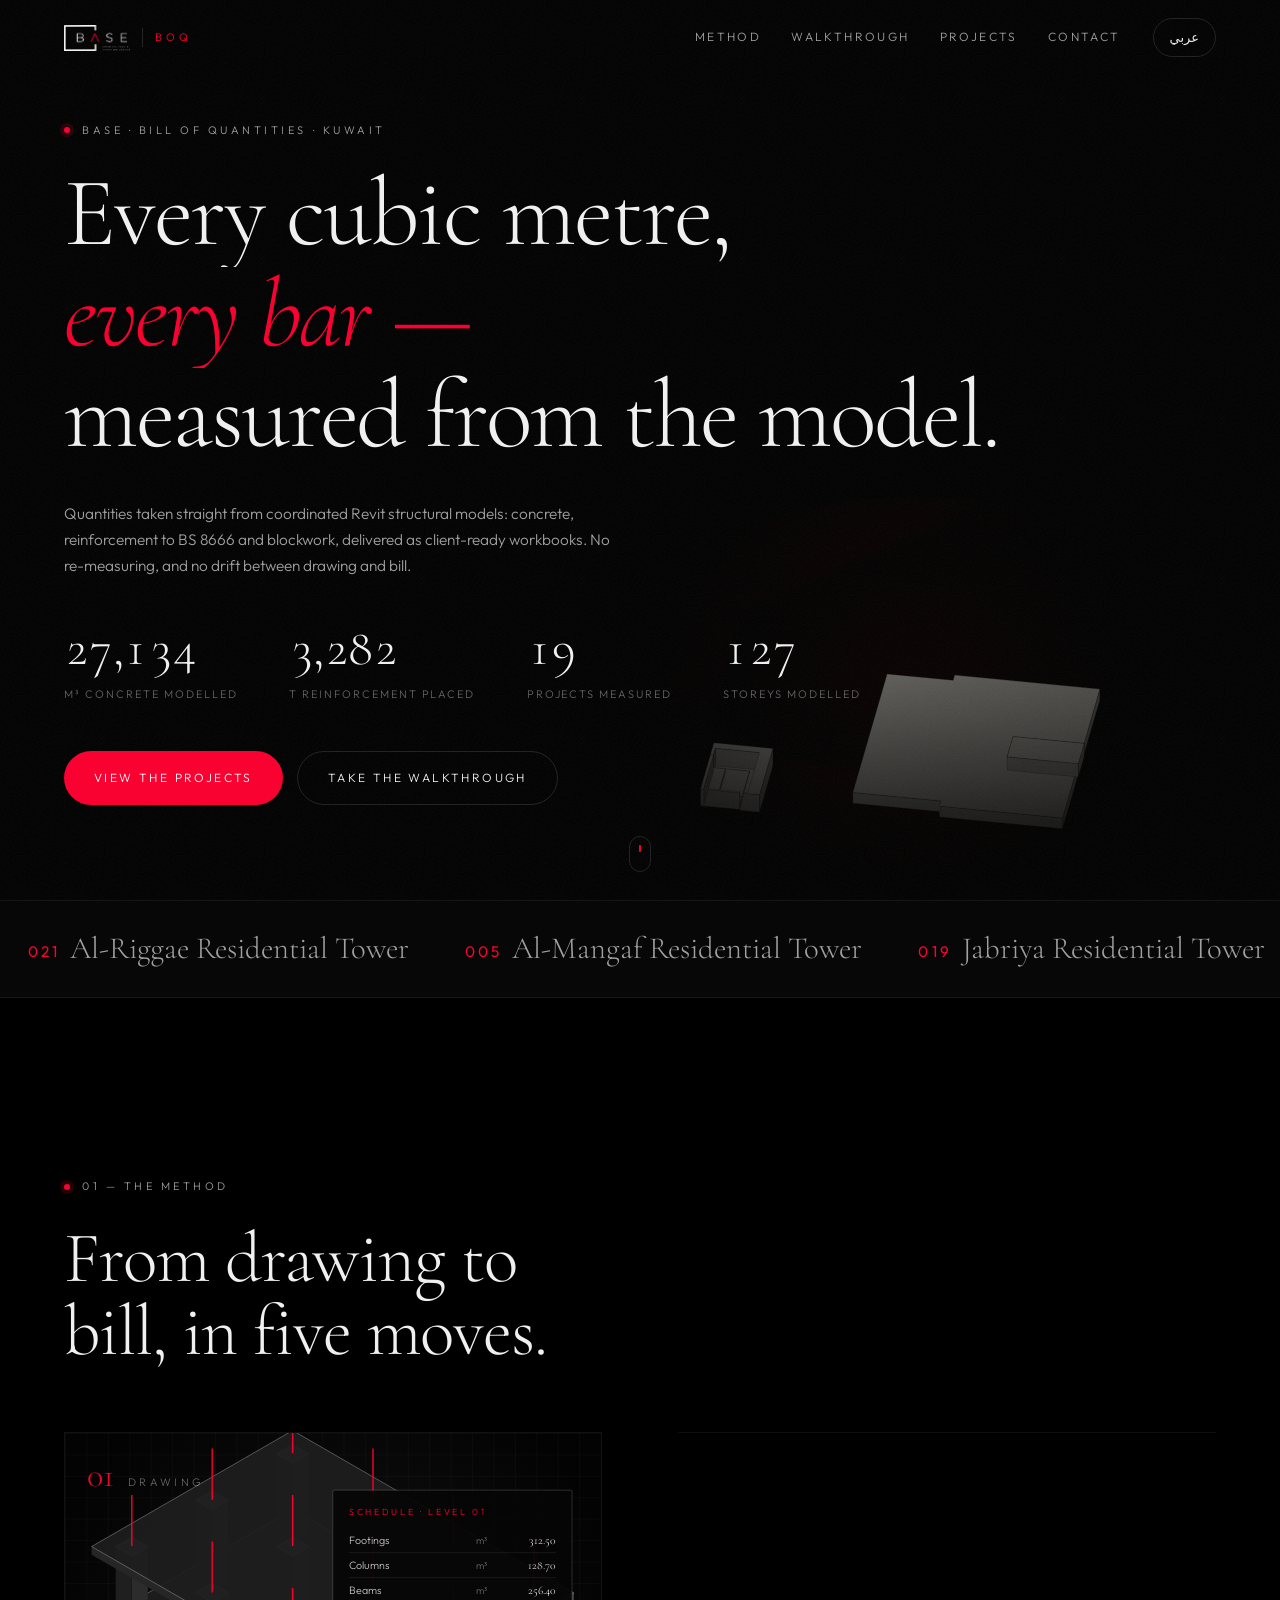
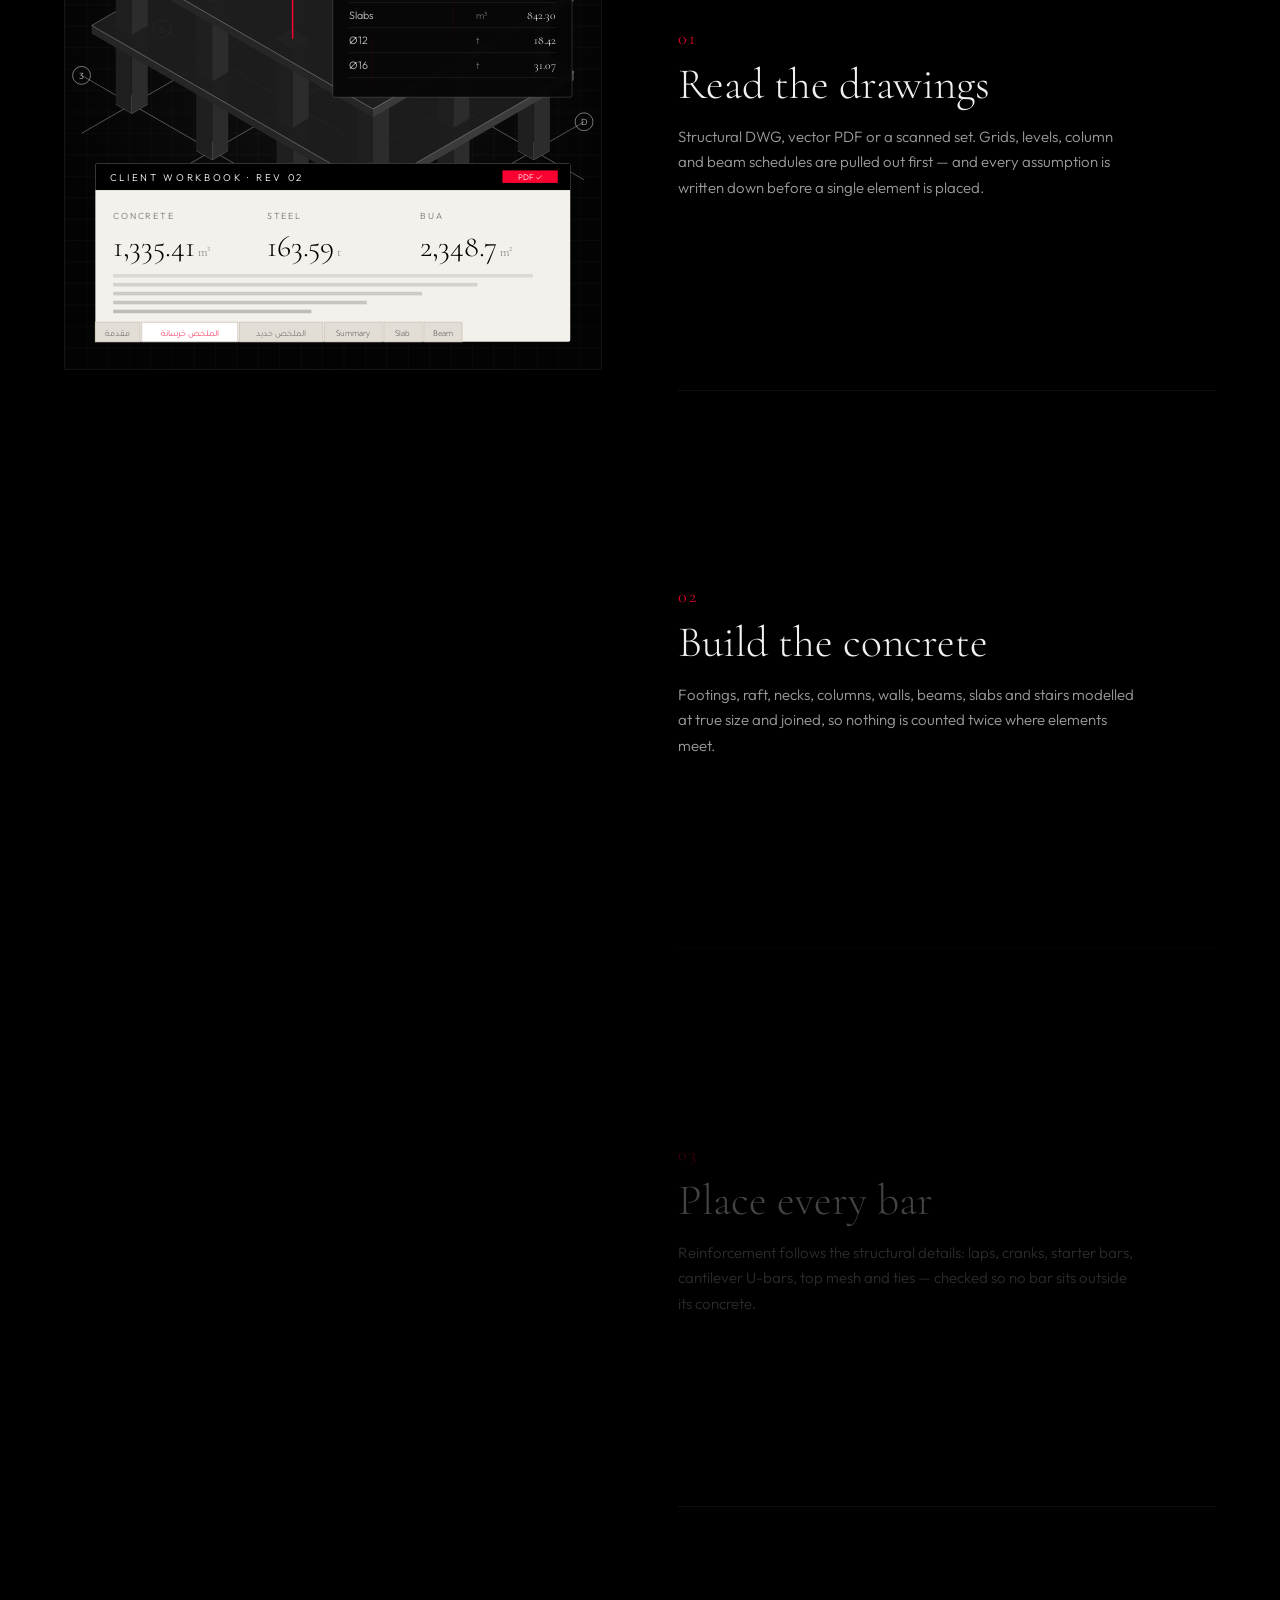
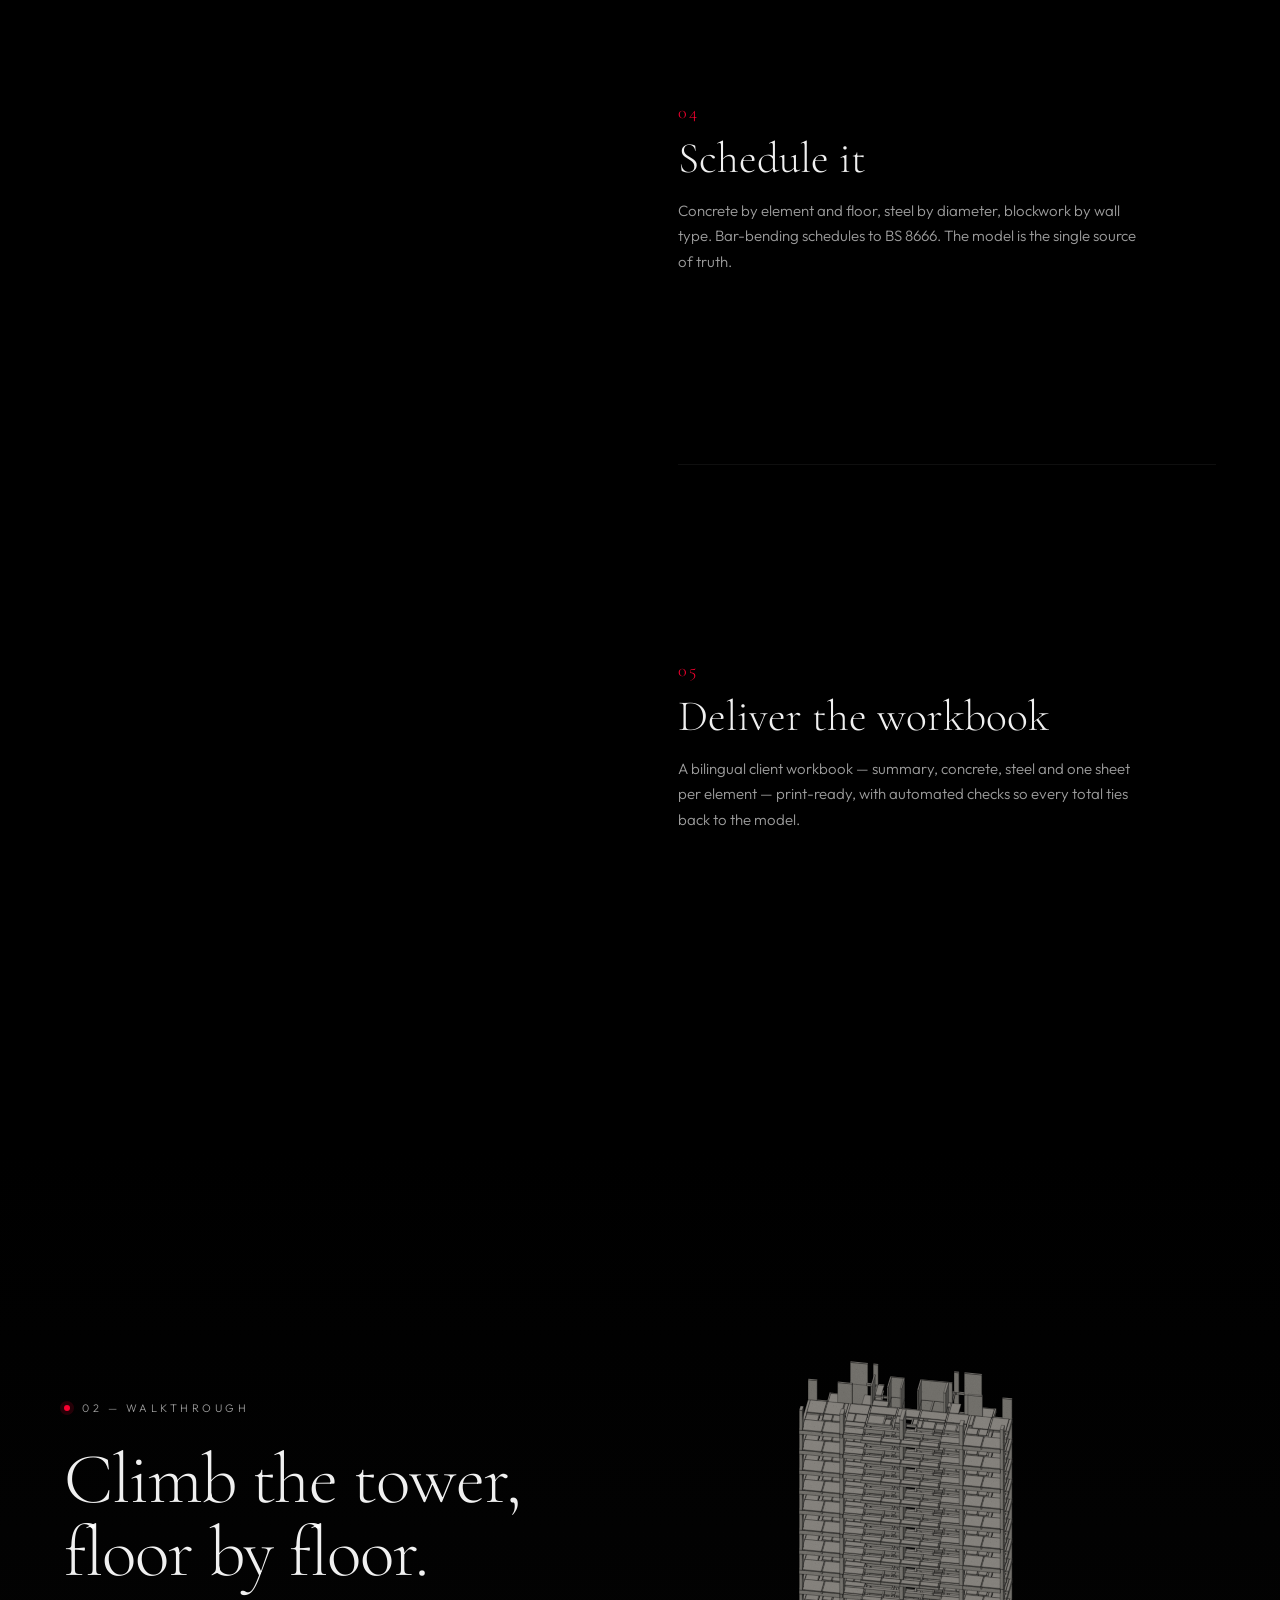
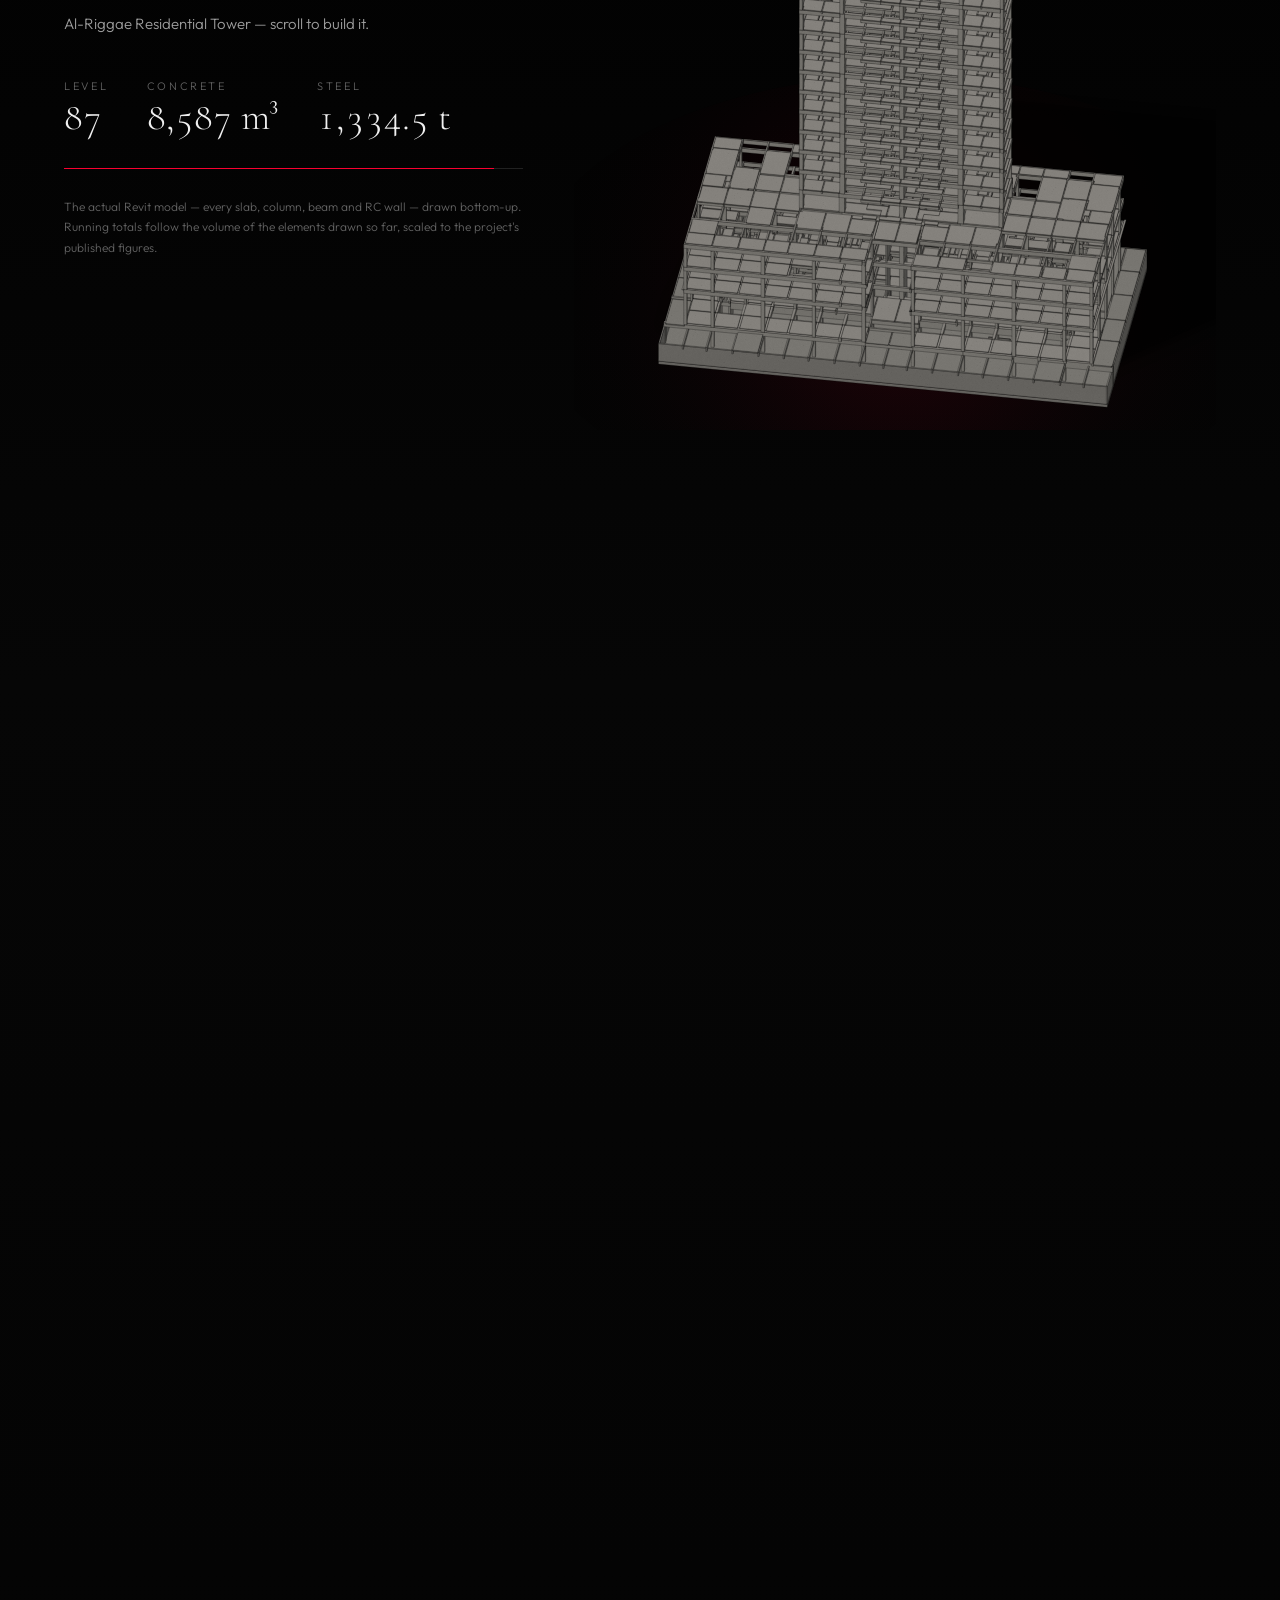
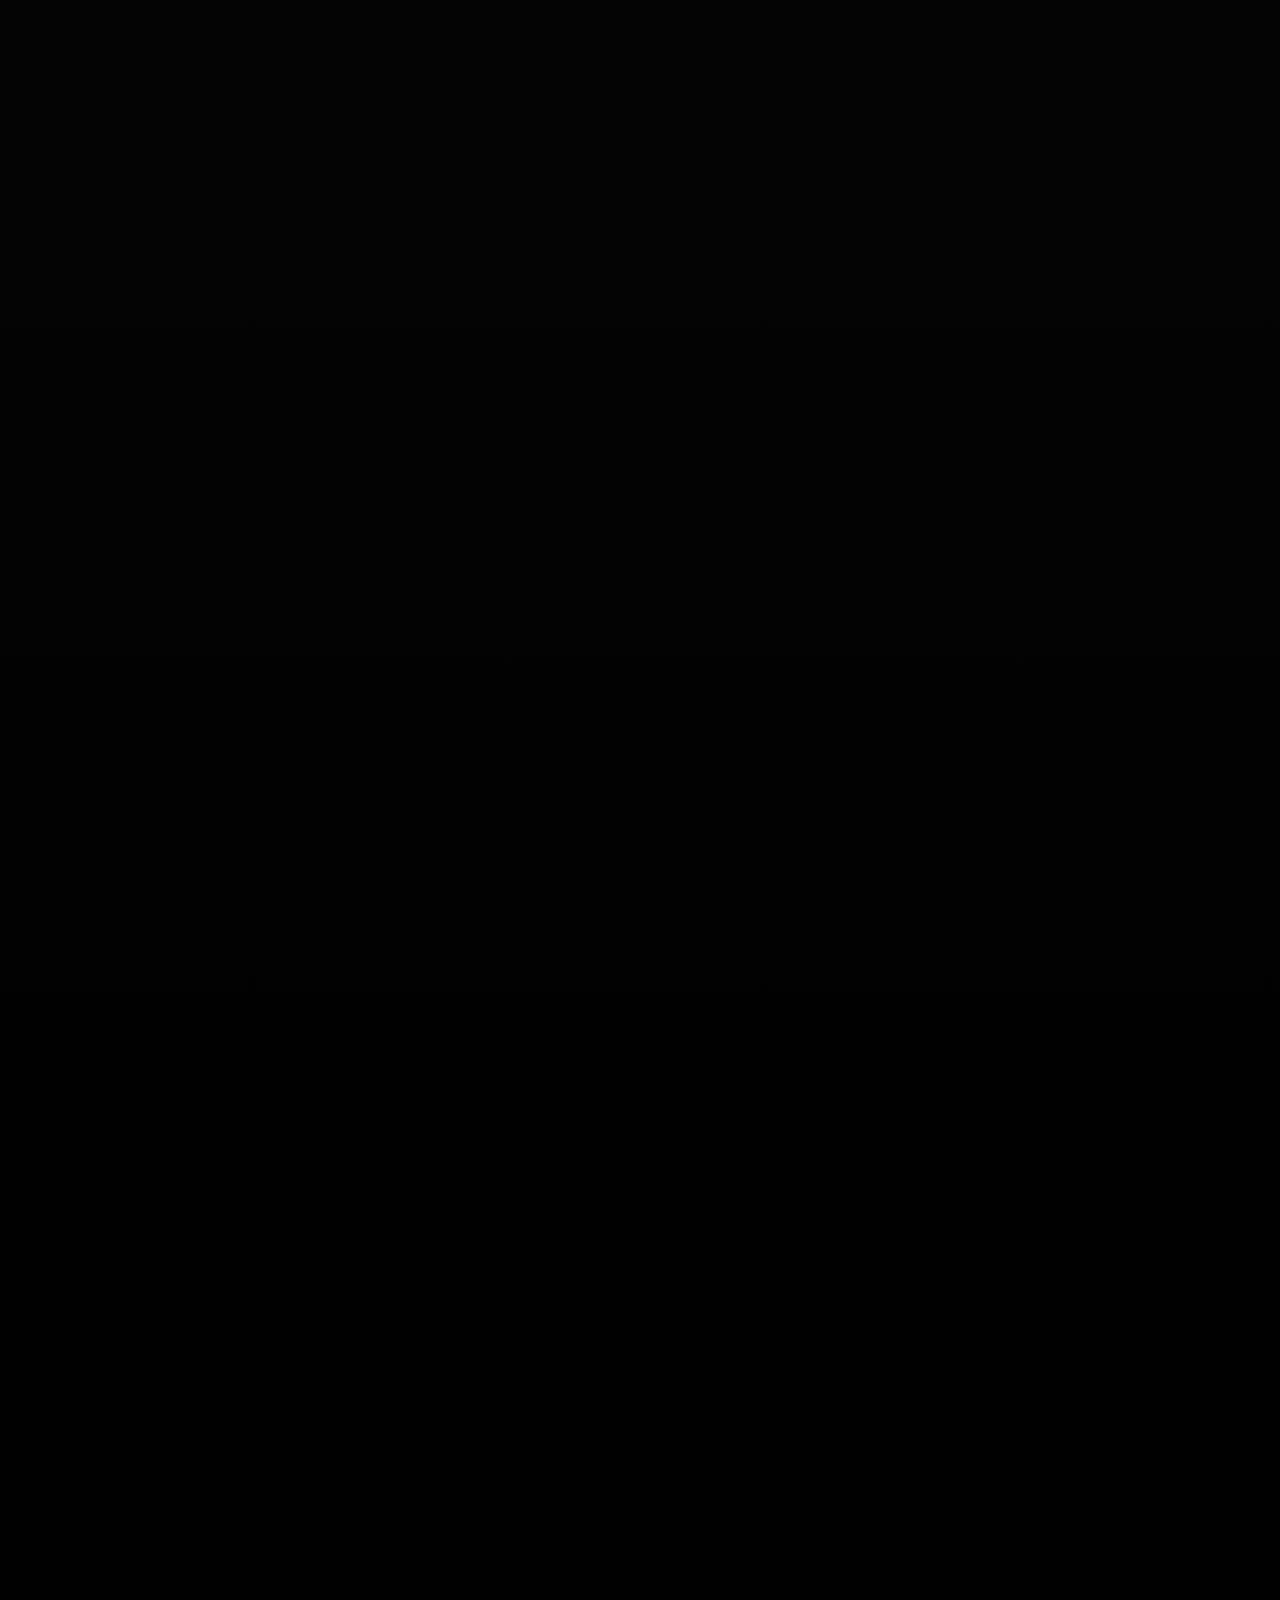
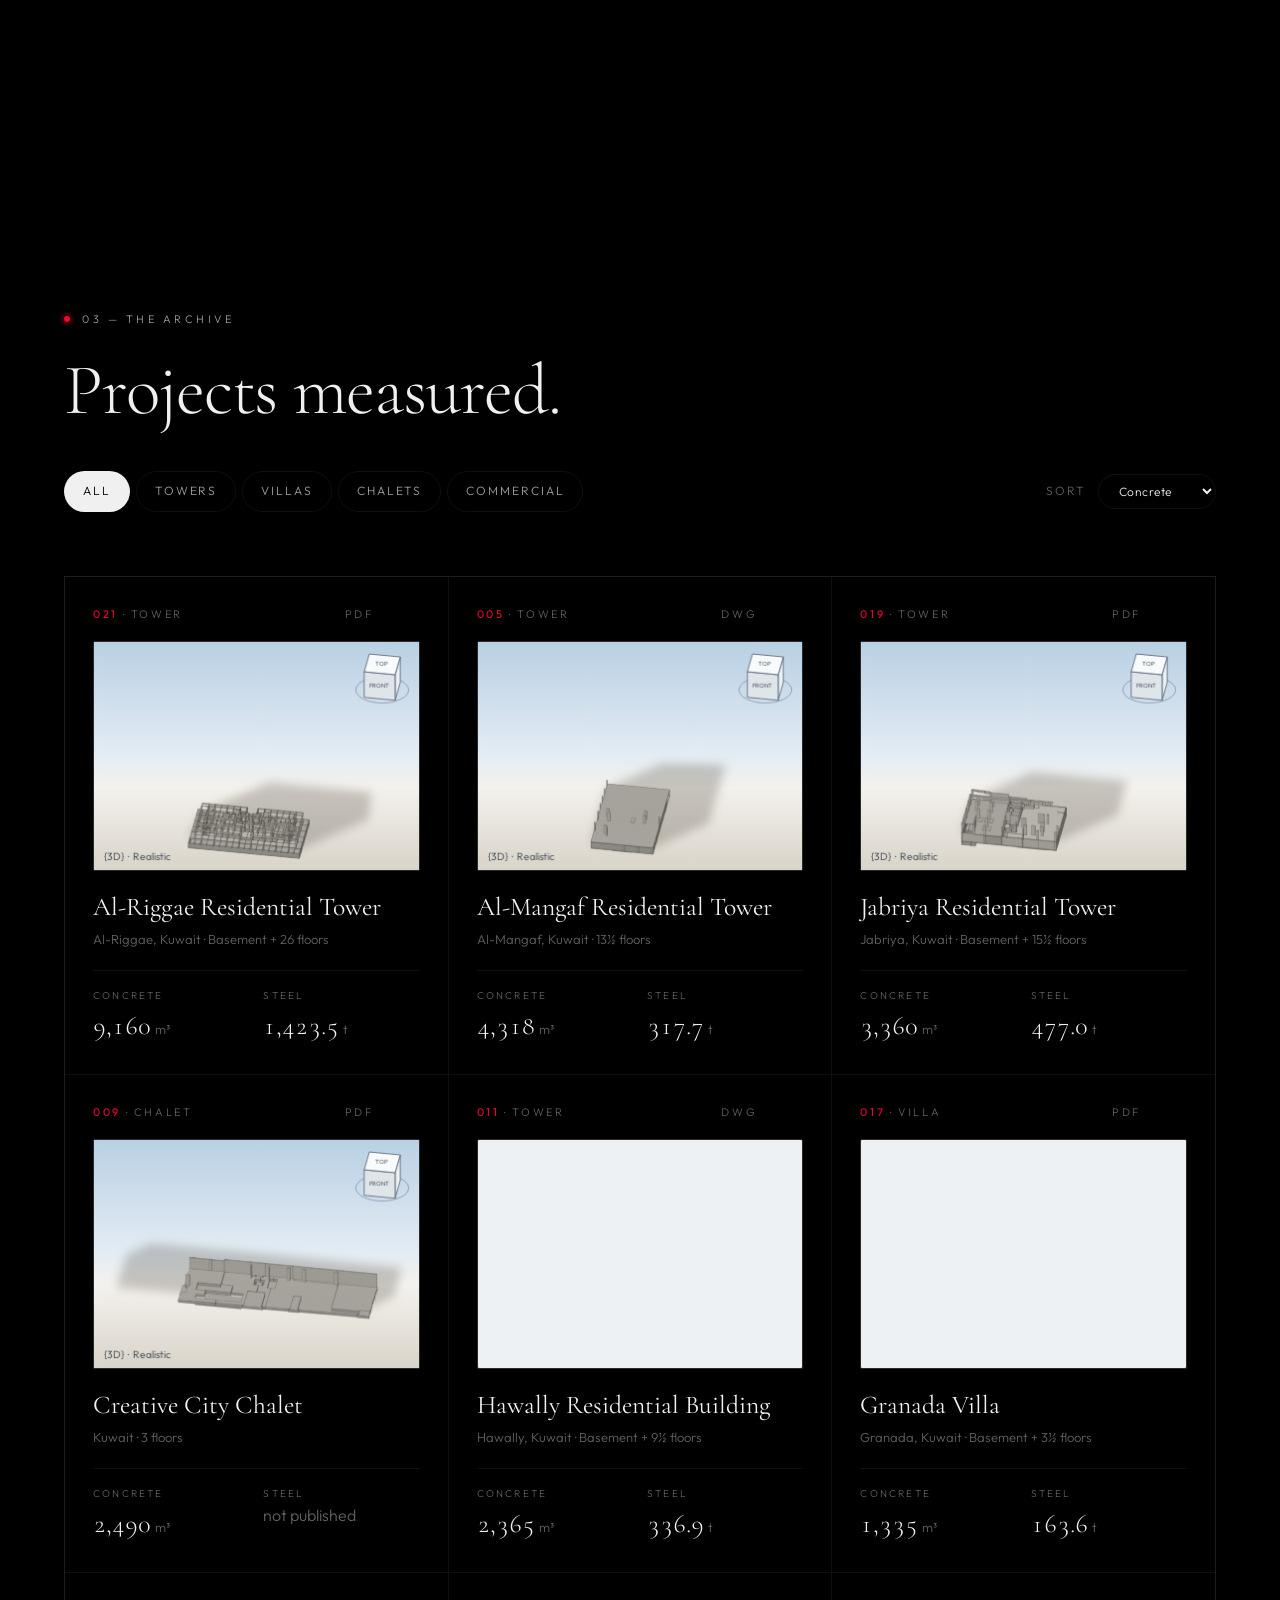
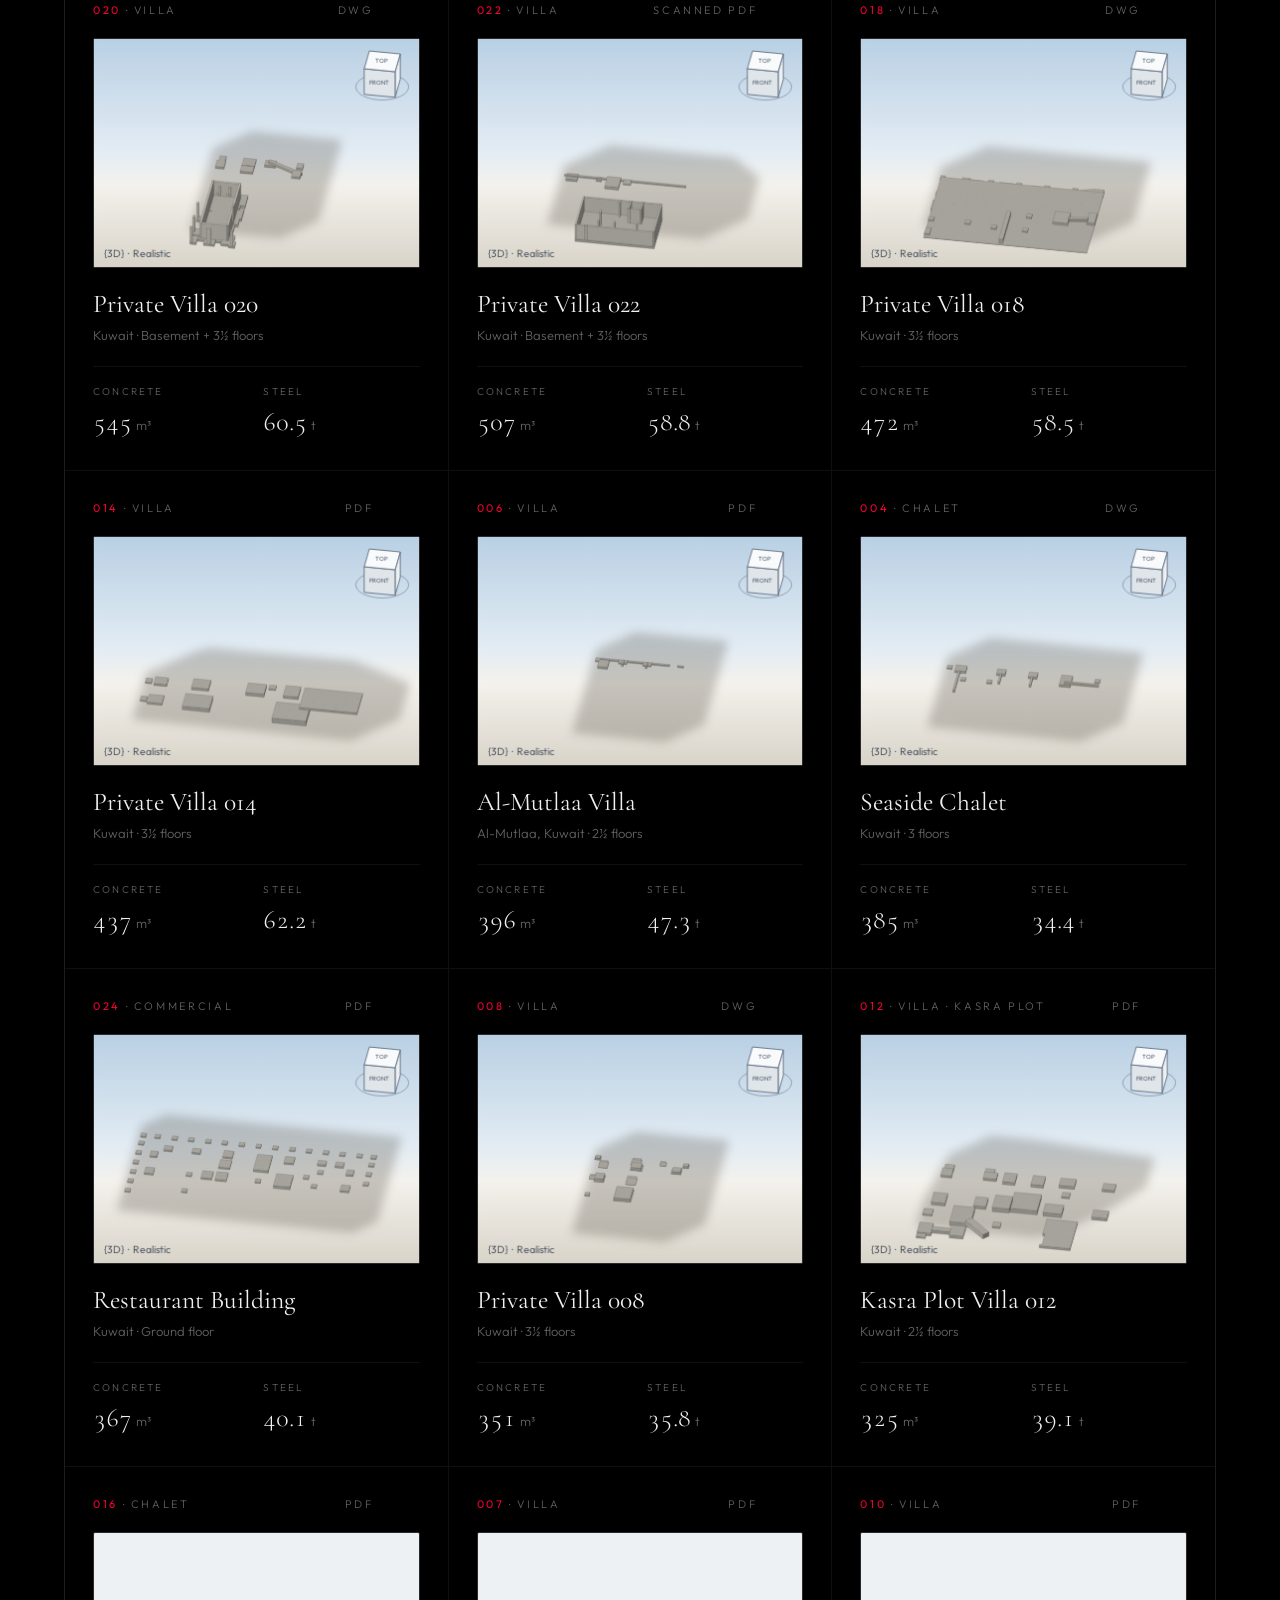
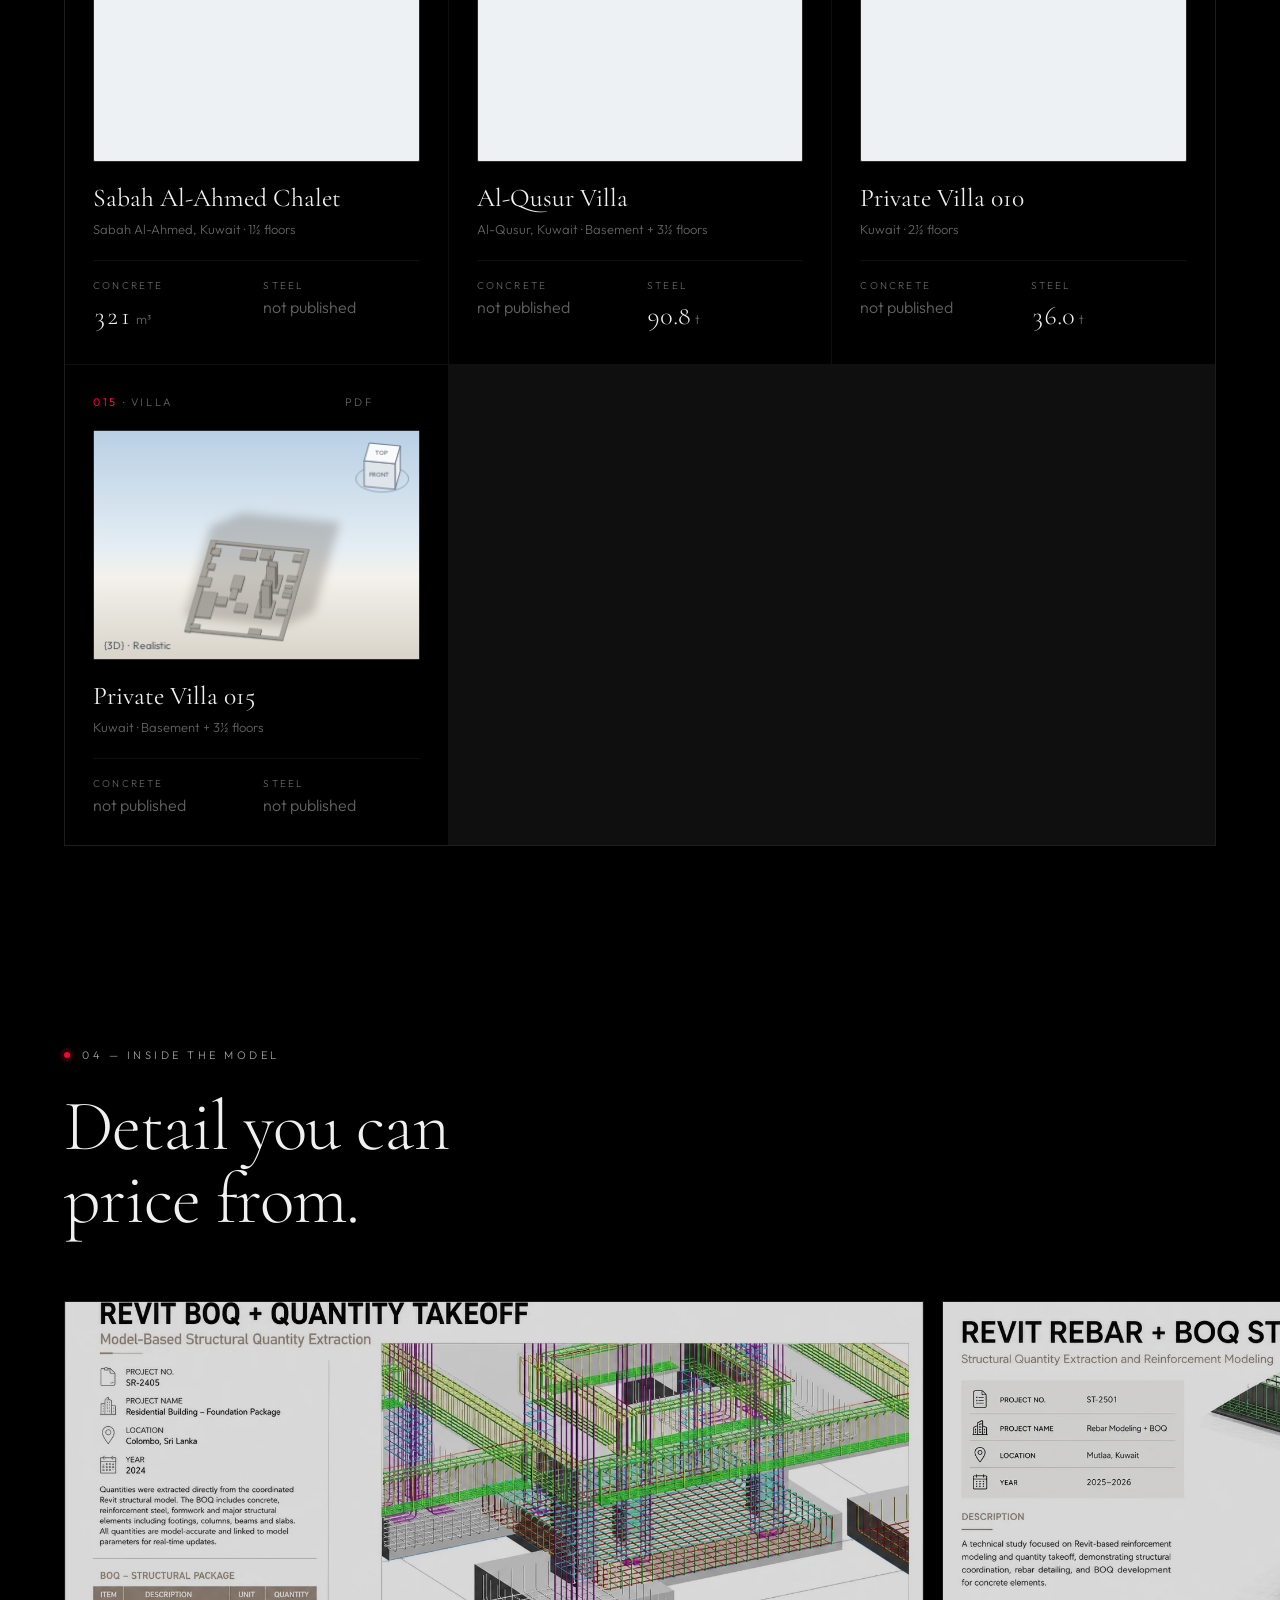
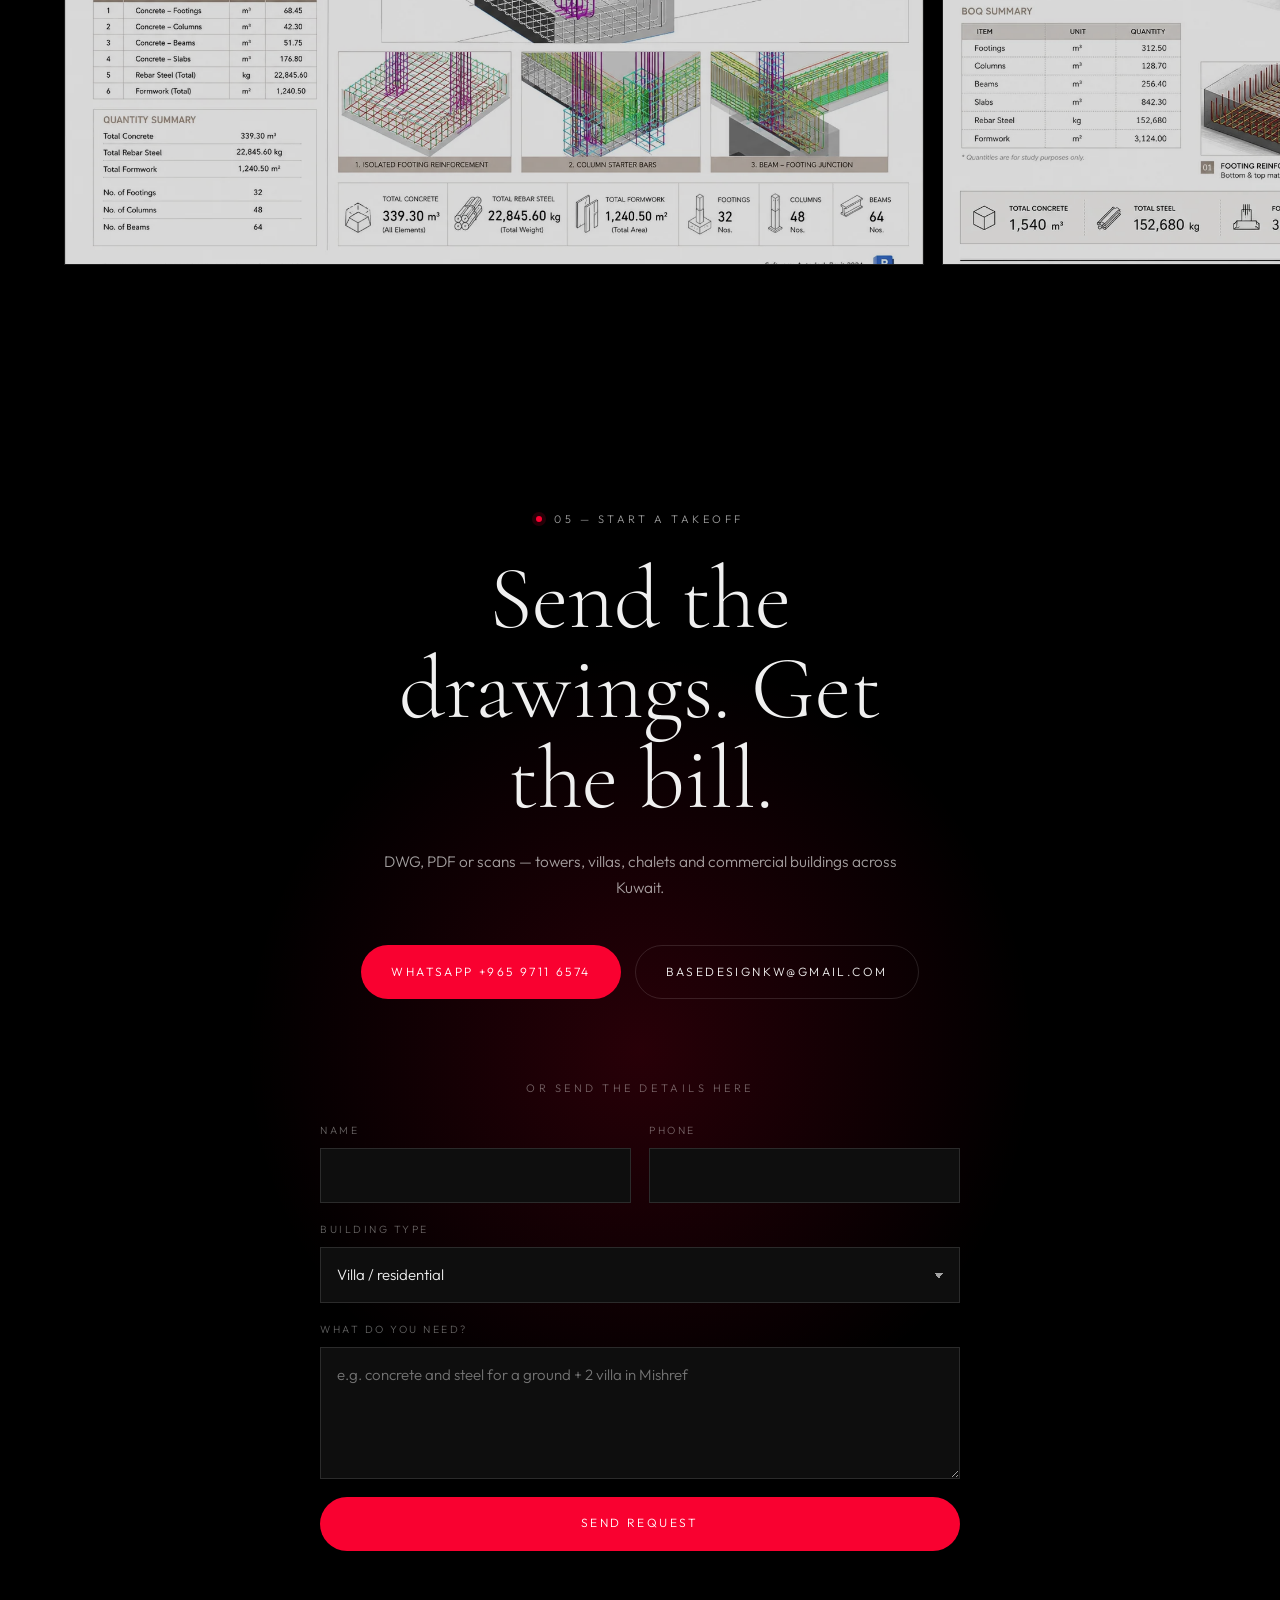
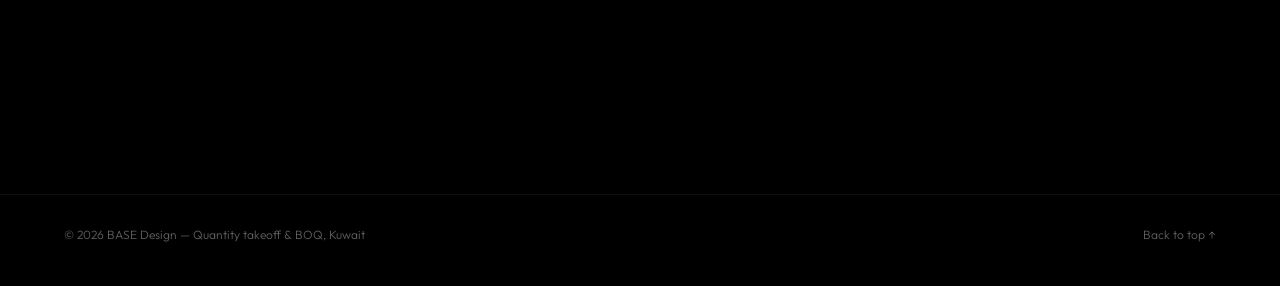
==== commit e2c525dd: "Use basedesignkw@gmail.com as the site contact email Co-Authored-By: Claude Opus 5.5 <noreply@anthro" ====
--- a/index.html
+++ b/index.html
@@ -195,7 +195,7 @@
     <p class="hero-lede" data-en="DWG, PDF or scans — towers, villas, chalets and commercial buildings across Kuwait." data-ar="كاد أو PDF أو مسح ضوئي — أبراج وفلل وشاليهات ومبانٍ تجارية في أنحاء الكويت.">DWG, PDF or scans — towers, villas, chalets and commercial buildings across Kuwait.</p>
     <div class="hero-cta">
       <a class="btn btn-red" id="waBtn" href="https://wa.me/96597116574" target="_blank" rel="noopener"><span id="waText" data-en="WhatsApp +965 9711 6574" data-ar="واتساب ‎+965 9711 6574">WhatsApp +965 9711 6574</span></a>
-      <a class="btn btn-line" id="mailBtn" href="mailto:jalalmahmoud65@gmail.com"><span id="mailText">jalalmahmoud65@gmail.com</span></a>
+      <a class="btn btn-line" id="mailBtn" href="mailto:basedesignkw@gmail.com"><span id="mailText">basedesignkw@gmail.com</span></a>
     </div>
 
     <form class="qform" id="contactForm" method="POST" novalidate>
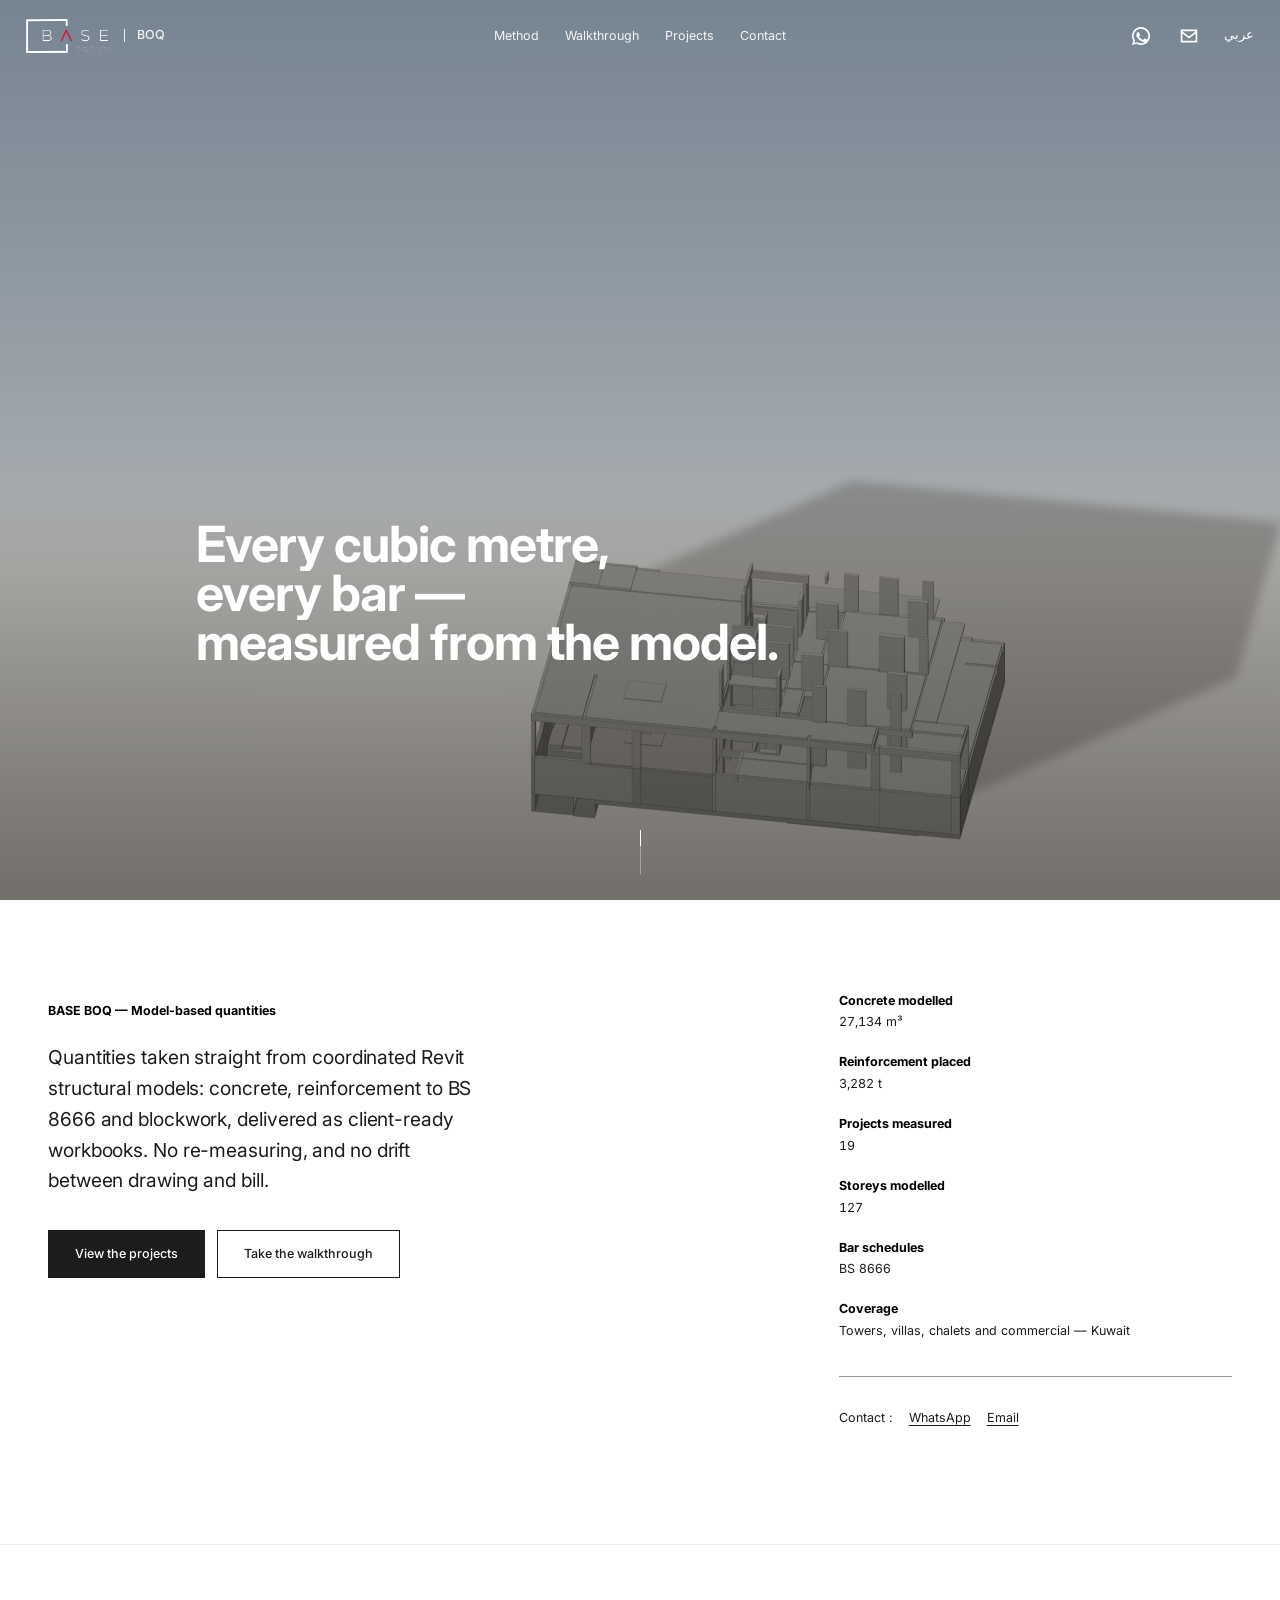
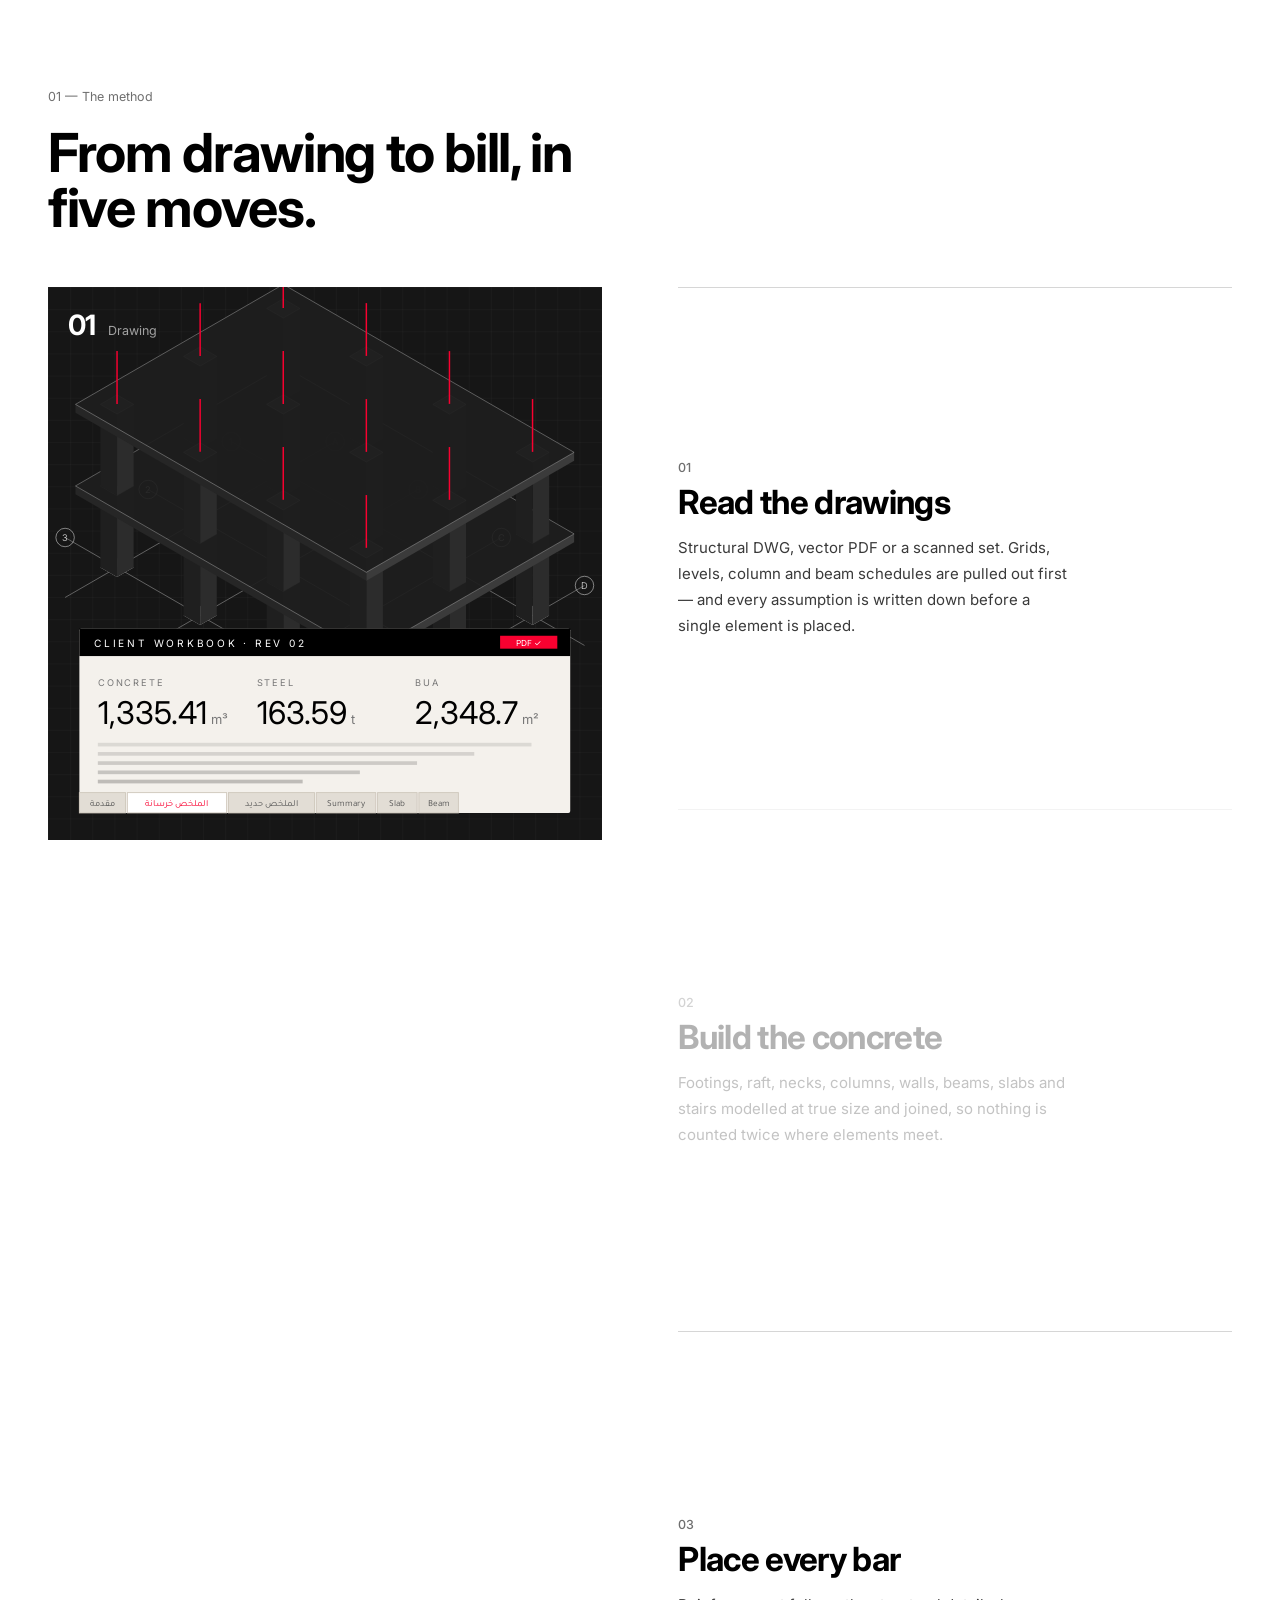
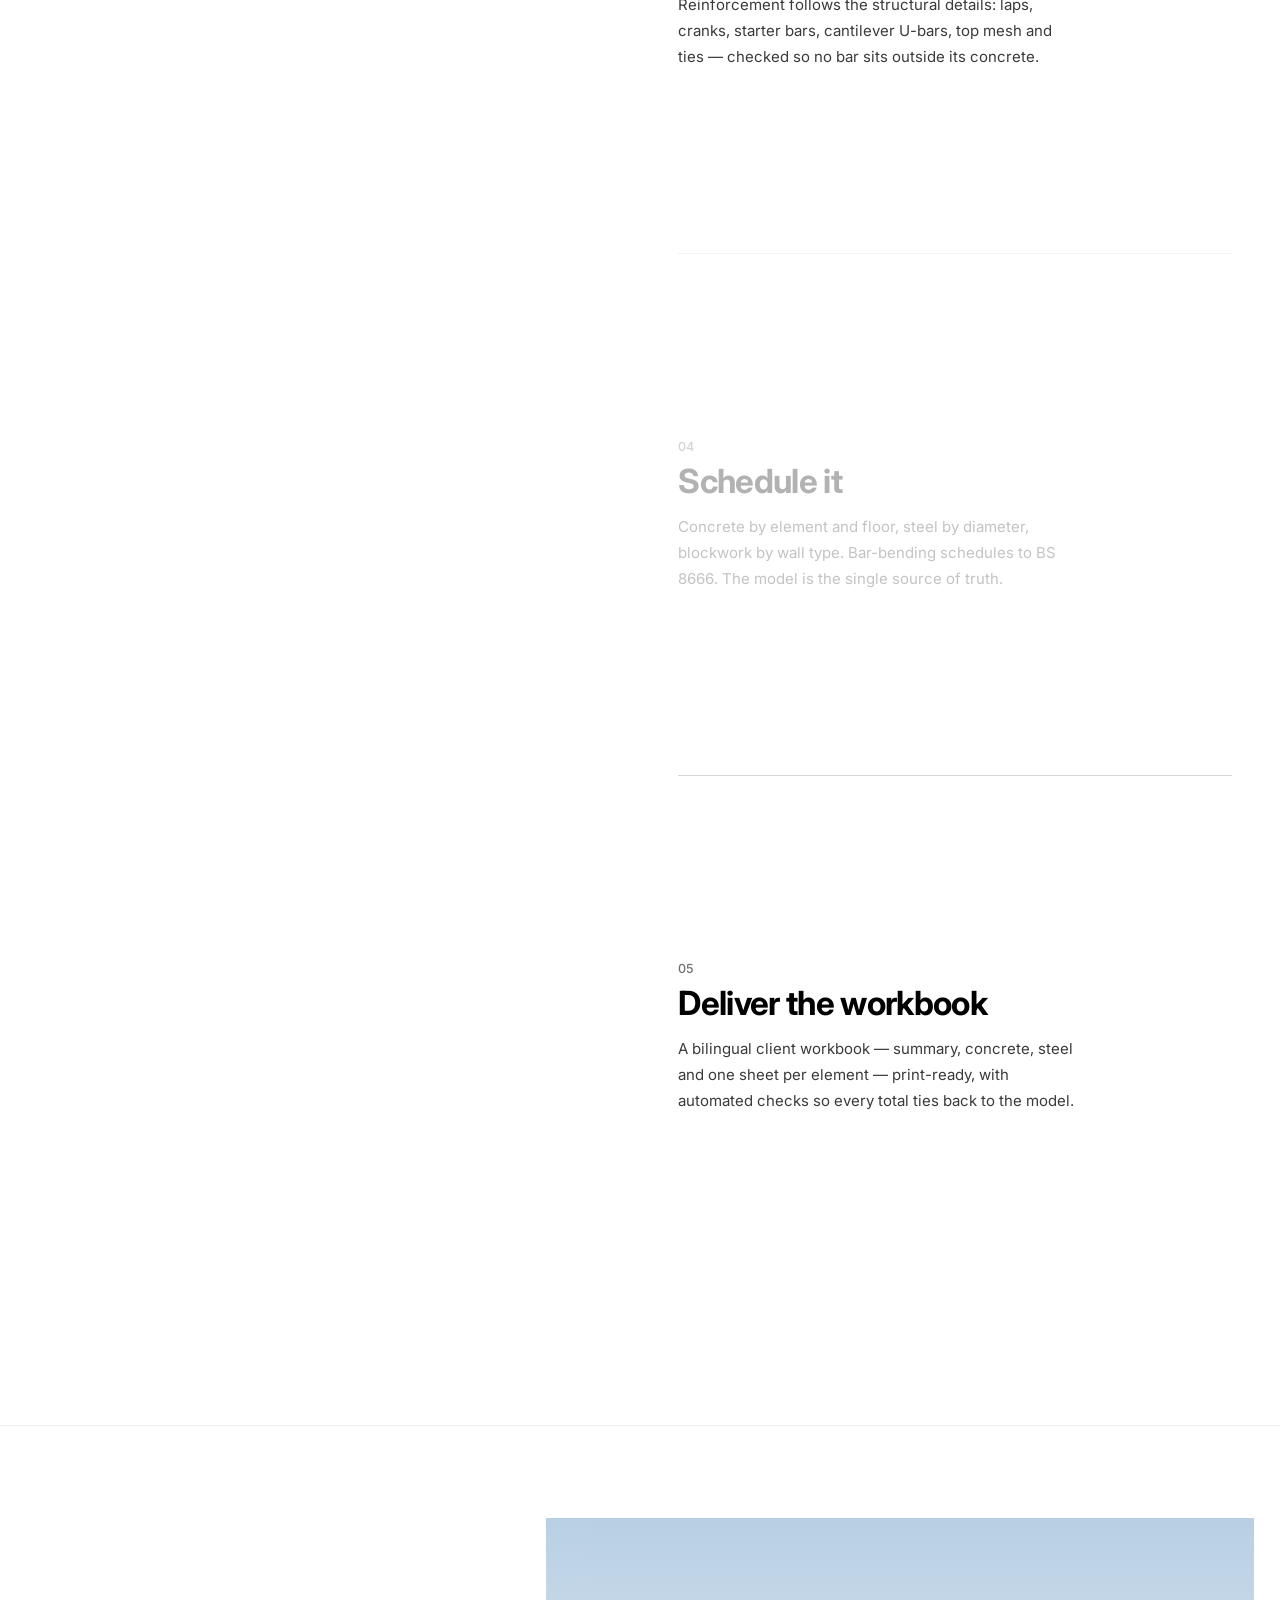
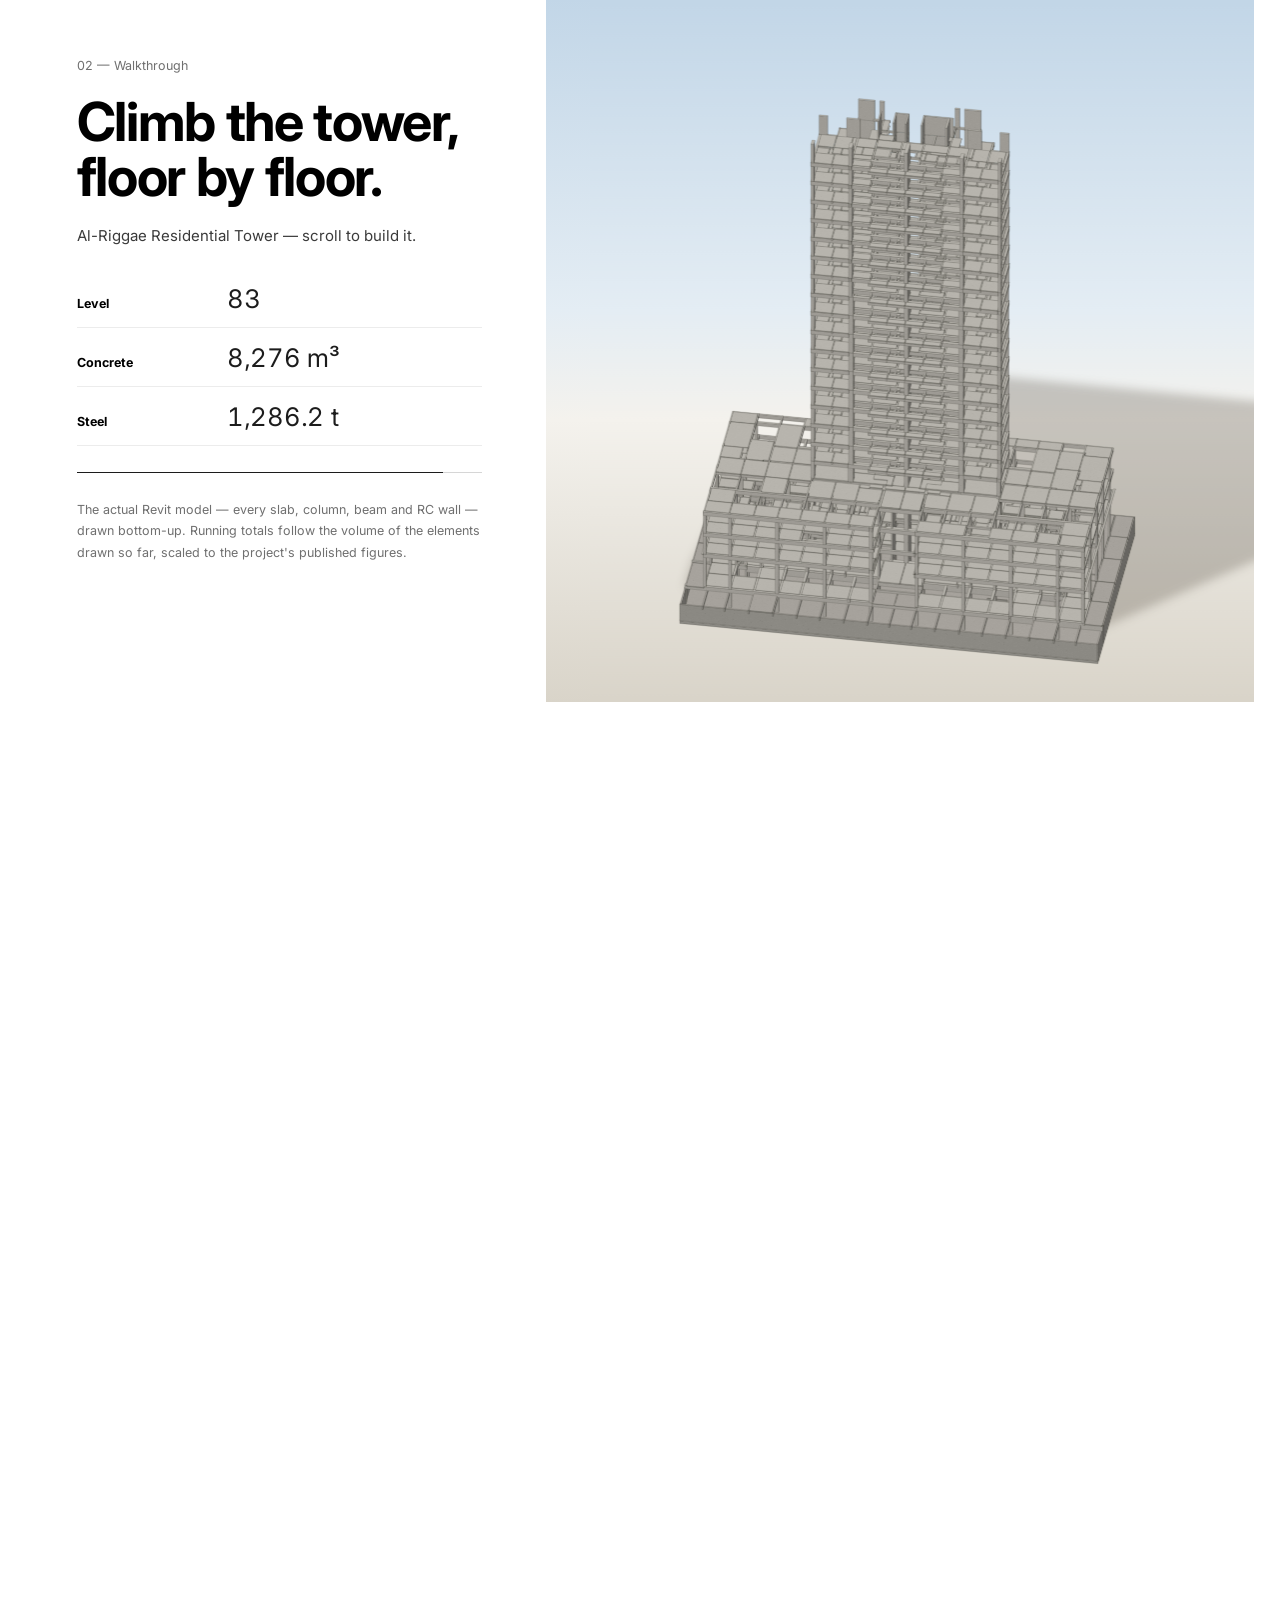
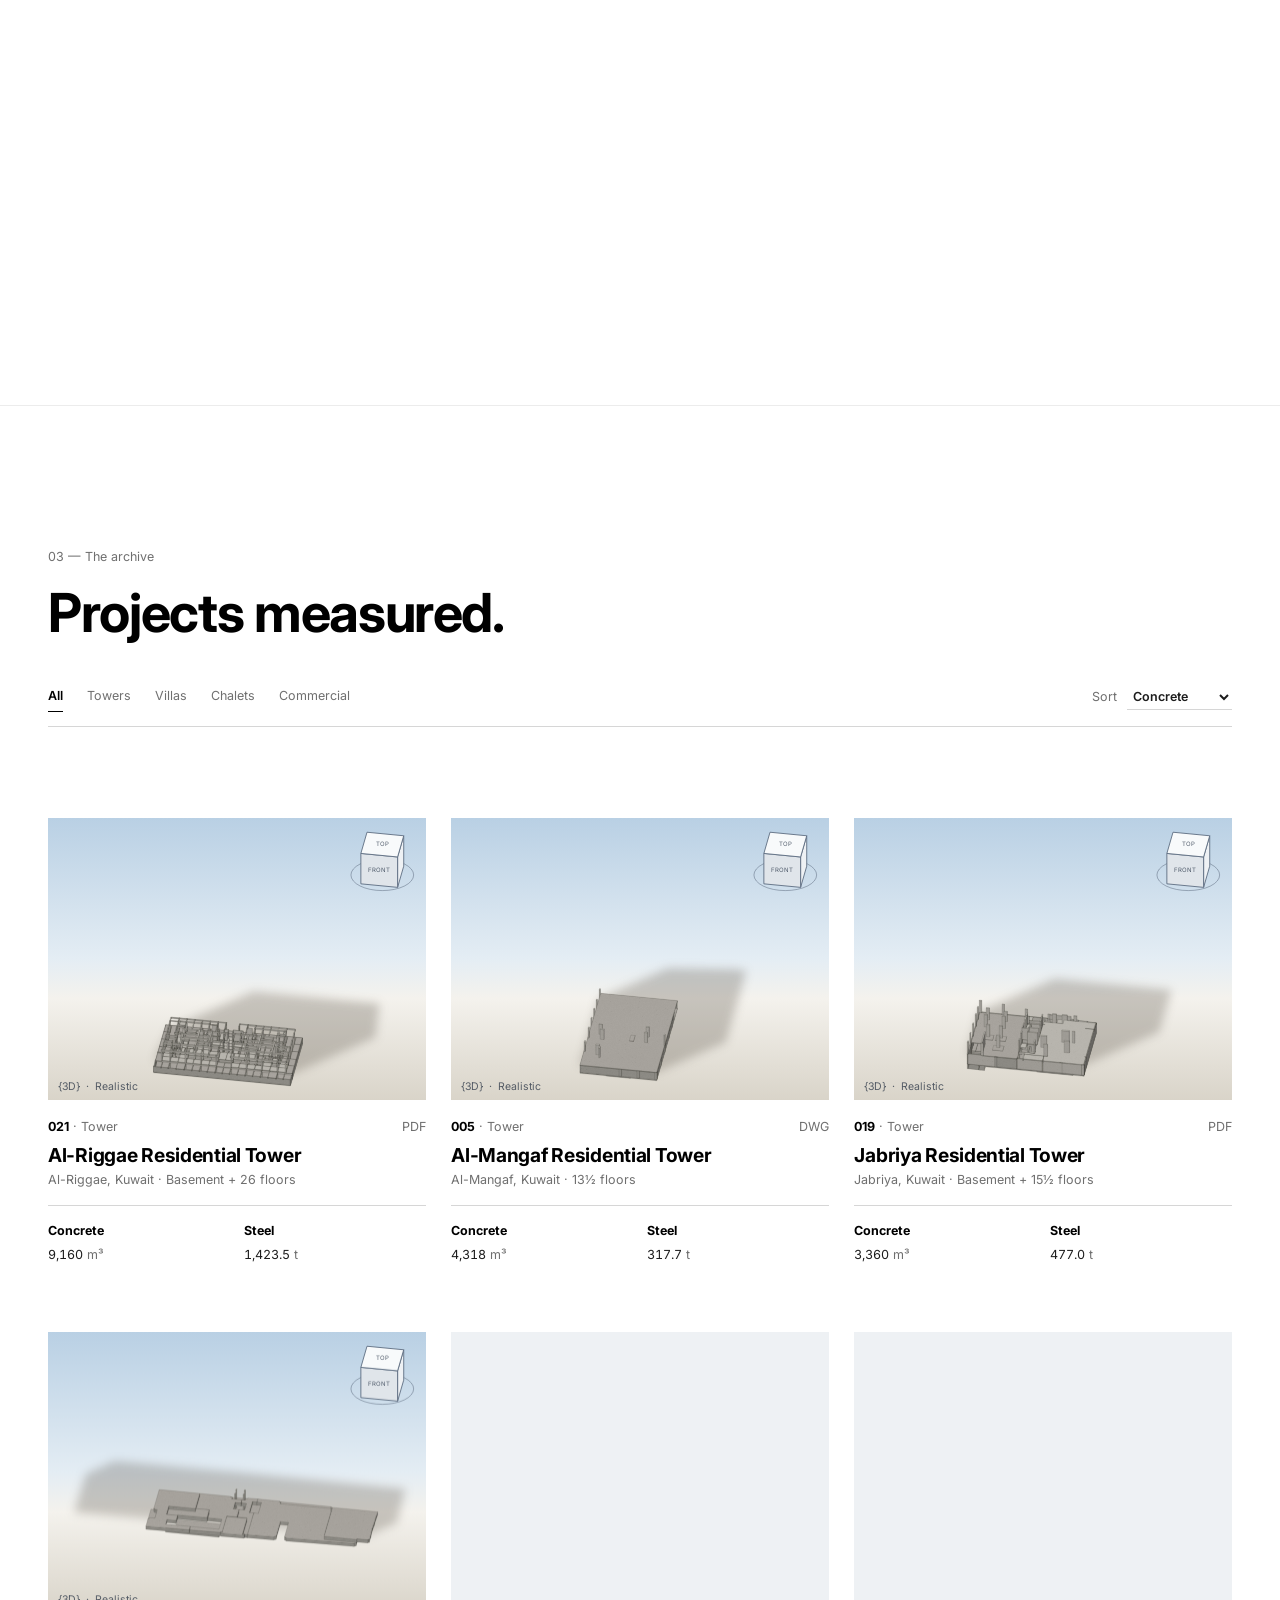
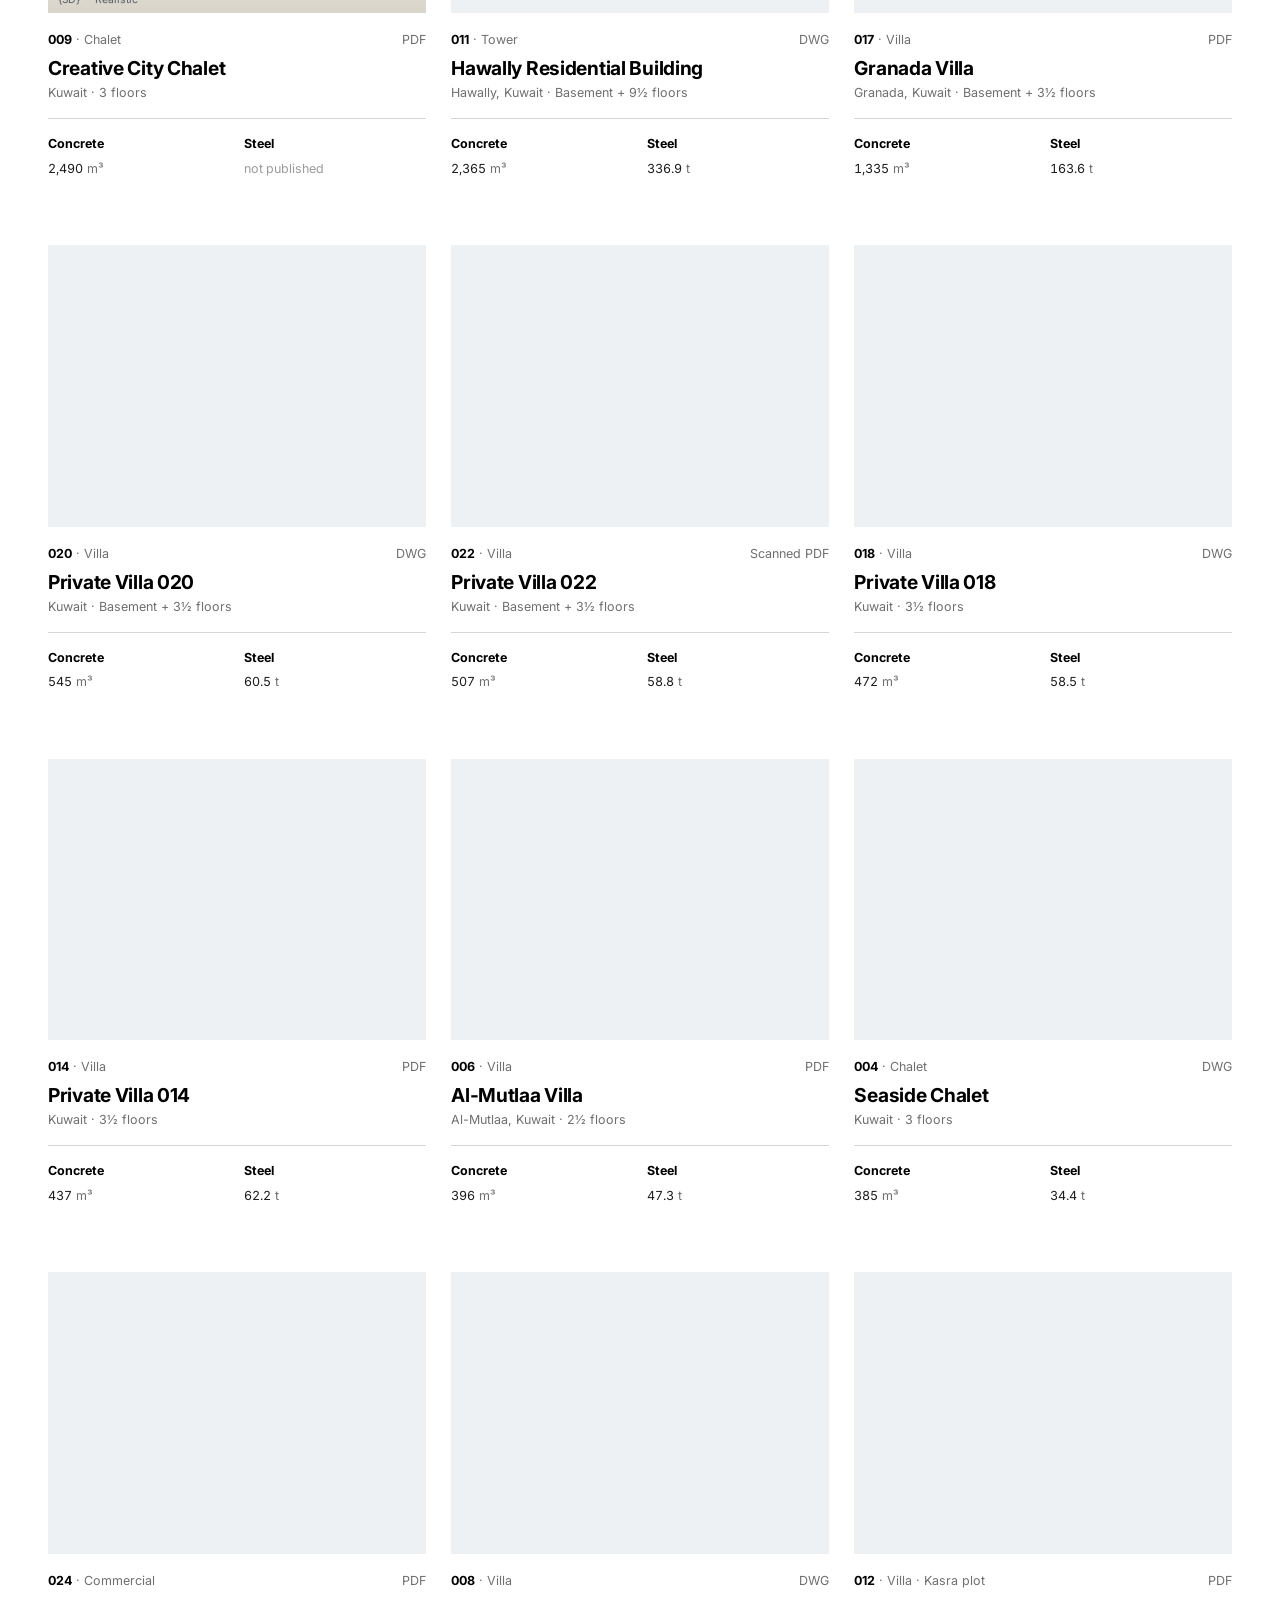
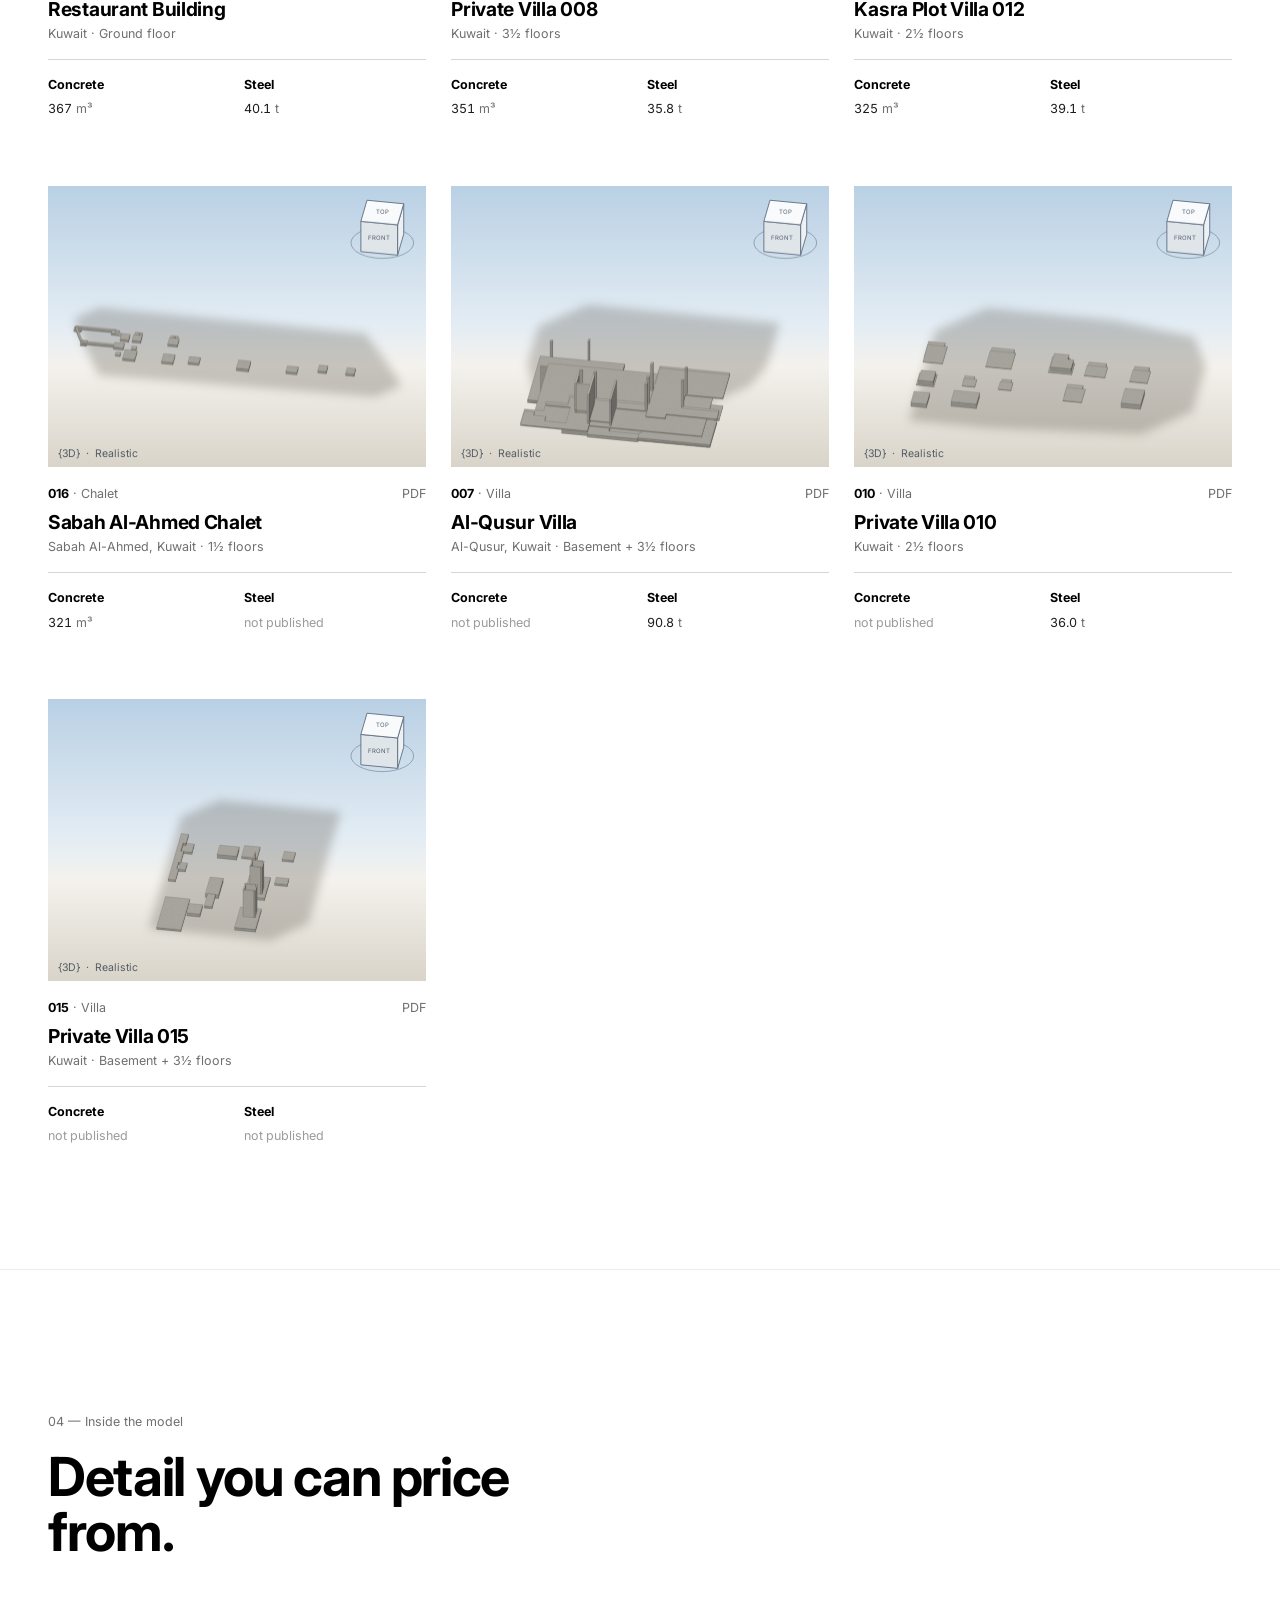
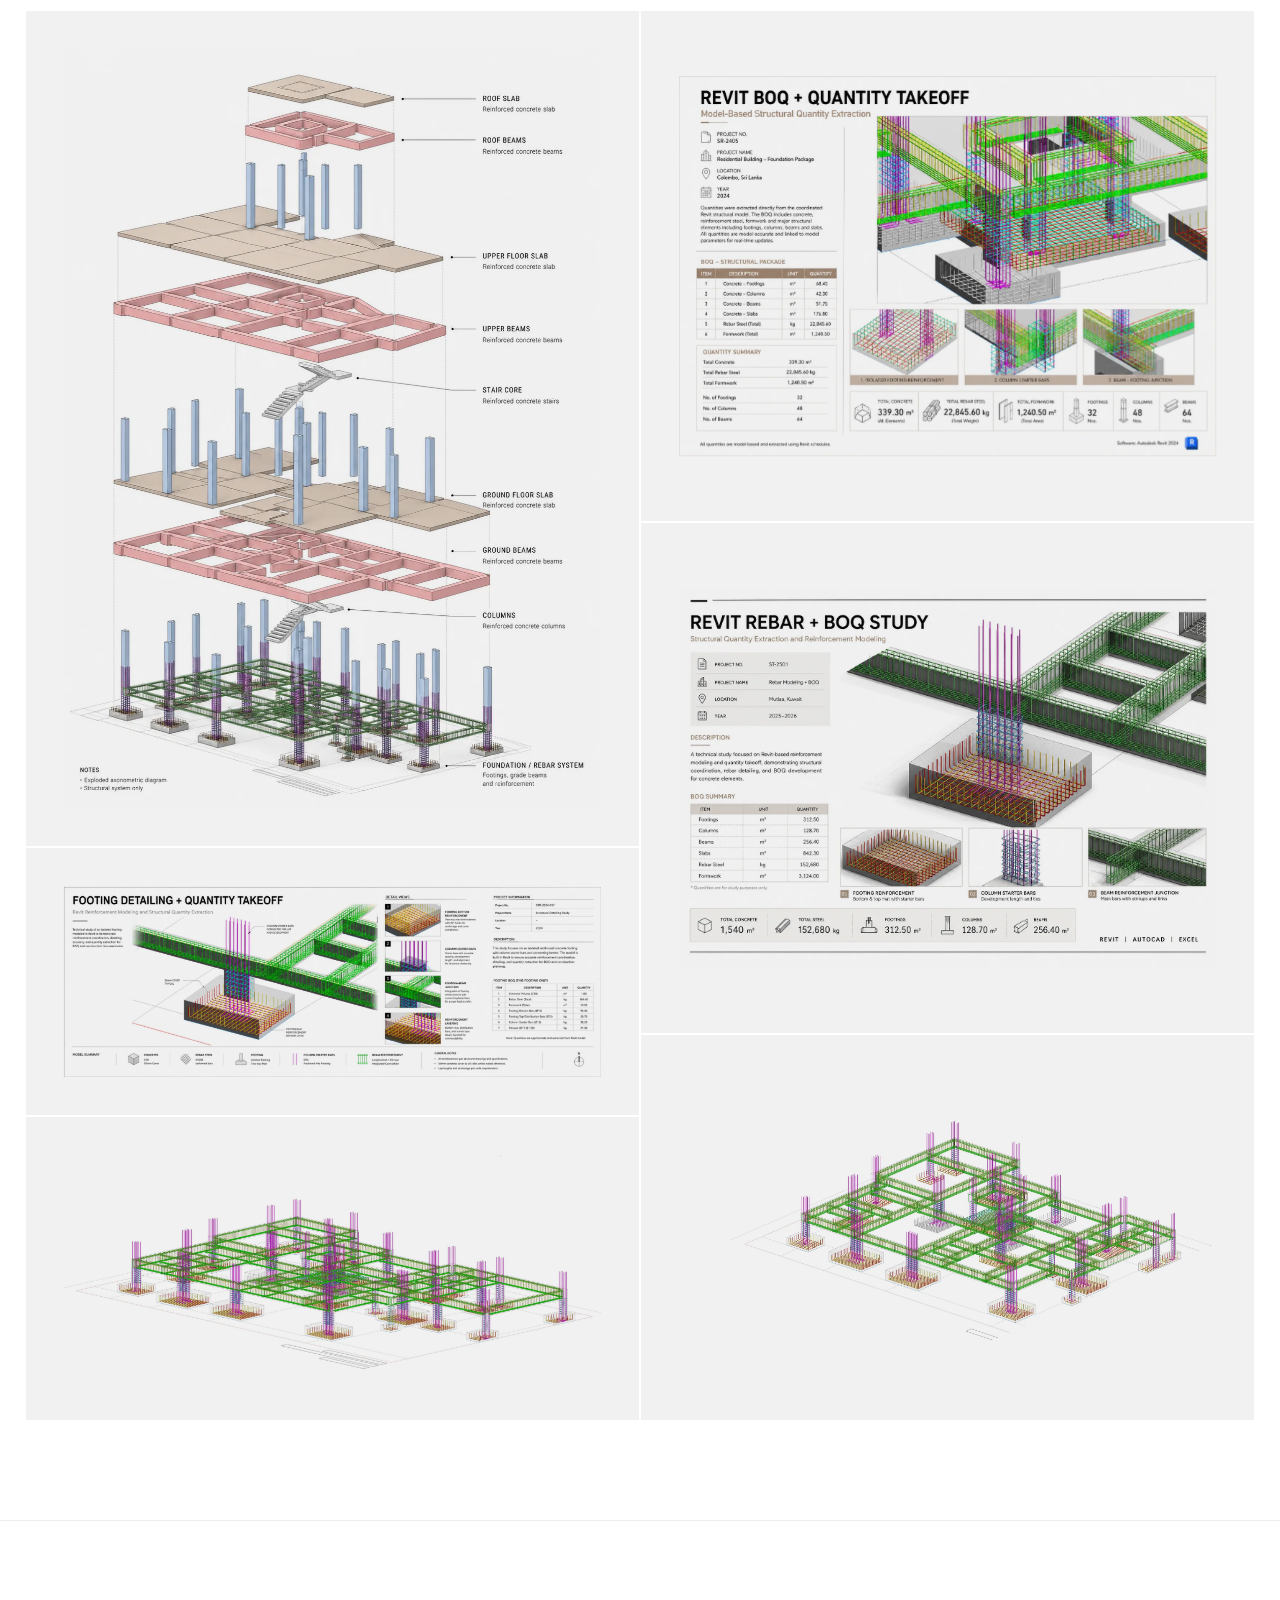
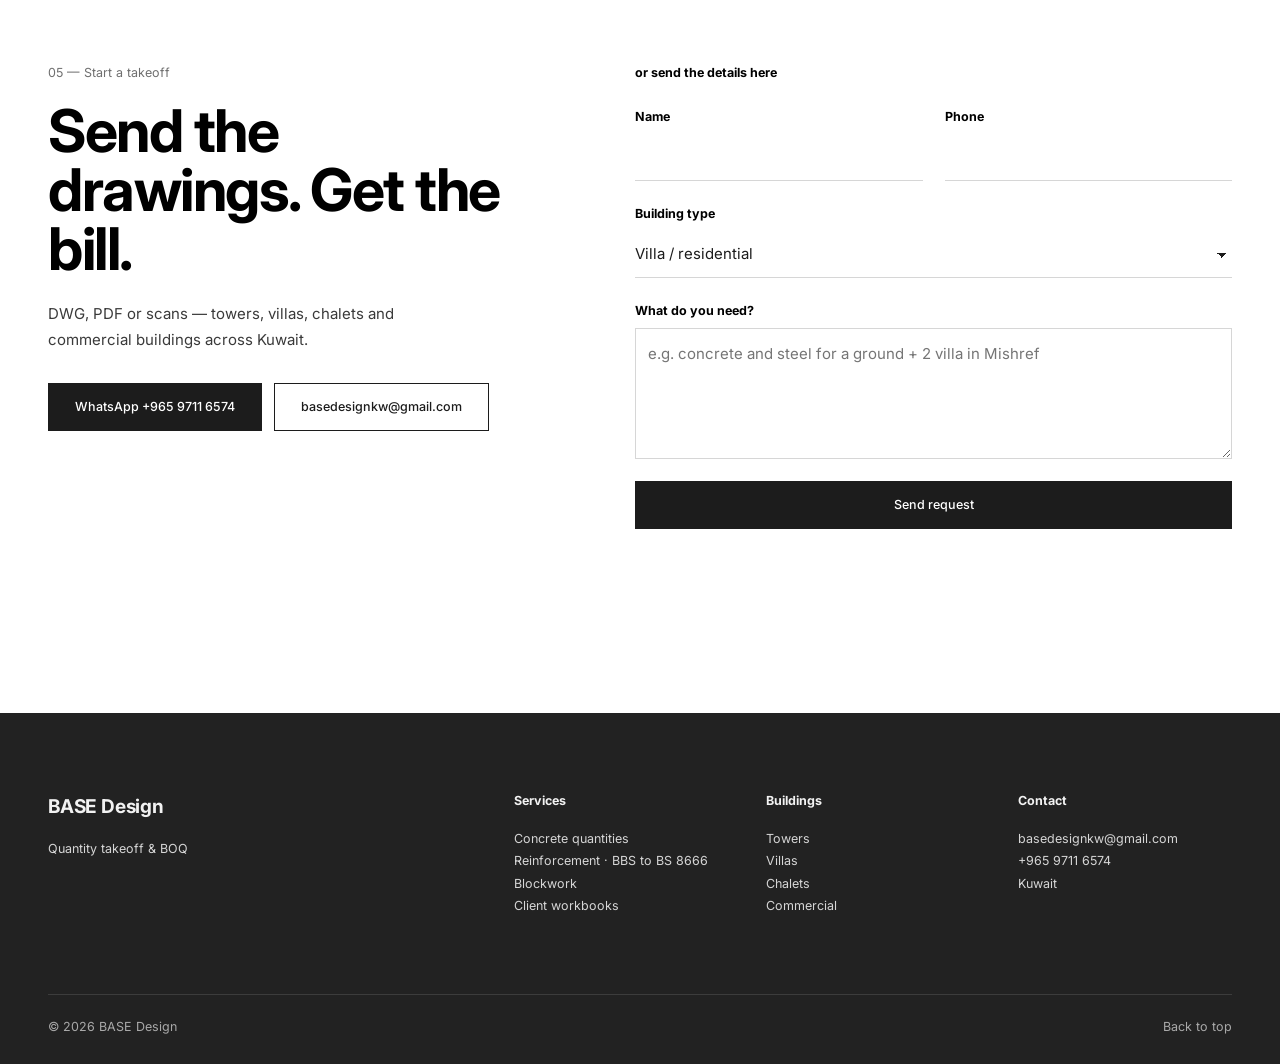
==== commit 305b8239: "Restyle the BOQ site in a white, Helvetica-style architectural look - Full-bleed hero: the real towe" ====
--- a/index.html
+++ b/index.html
@@ -5,7 +5,7 @@
 <meta name="viewport" content="width=device-width, initial-scale=1">
 <title>BASE BOQ — Model-Based Quantities | Kuwait</title>
 <meta name="description" content="BASE BOQ: concrete, reinforcement and blockwork quantities measured from coordinated Revit models — towers, villas, chalets and commercial work across Kuwait.">
-<meta name="theme-color" content="#000000">
+<meta name="theme-color" content="#ffffff">
 <meta property="og:type" content="website">
 <meta property="og:title" content="BASE BOQ — Model-Based Quantities">
 <meta property="og:description" content="Every cubic metre and every bar, measured from the model. Towers, villas and chalets across Kuwait.">
@@ -15,13 +15,13 @@
 <link rel="icon" href="assets/img/brand/favicon.svg" type="image/svg+xml">
 <link rel="preconnect" href="https://fonts.googleapis.com">
 <link rel="preconnect" href="https://fonts.gstatic.com" crossorigin>
-<link href="https://fonts.googleapis.com/css2?family=Cormorant+Garamond:ital,wght@0,300;0,400;0,500;1,300;1,400&family=Outfit:wght@200;300;400;500&family=Tajawal:wght@300;400;500;700&display=swap" rel="stylesheet">
+<link href="https://fonts.googleapis.com/css2?family=Inter:wght@400;500;600;700&family=Tajawal:wght@400;500;700&display=swap" rel="stylesheet">
 <link rel="stylesheet" href="boq/boq.css">
 </head>
 <body>
 
 <div class="loader" id="loader" aria-hidden="true">
-  <div class="loader-mark"><img src="assets/img/brand/logo-mark.png" alt=""></div>
+  <div class="loader-mark"><img src="assets/img/brand/logo-mark-dark.png" alt=""></div>
   <div class="loader-bar"><span></span></div>
   <div class="loader-txt" data-en="Measuring the model" data-ar="جارٍ قياس النموذج">Measuring the model</div>
 </div>
@@ -31,7 +31,8 @@
 
 <header class="nav" id="nav">
   <a class="nav-brand" href="./">
-    <img src="assets/img/brand/logo.png" alt="BASE">
+    <img class="logo-light" src="assets/img/brand/logo.png" alt="BASE">
+    <img class="logo-dark" src="assets/img/brand/logo-dark.png" alt="" aria-hidden="true">
     <span class="nav-sub">BOQ</span>
   </a>
   <nav class="nav-links" aria-label="Sections">
@@ -40,33 +41,55 @@
     <a href="#projects" data-en="Projects" data-ar="المشاريع">Projects</a>
     <a href="#contact" data-en="Contact" data-ar="تواصل">Contact</a>
   </nav>
-  <button class="lang" id="langBtn" type="button" aria-label="Switch language">عربي</button>
+  <div class="nav-end">
+    <a class="nav-ico" data-wa href="https://wa.me/96597116574" target="_blank" rel="noopener" aria-label="WhatsApp">
+      <svg viewBox="0 0 24 24" aria-hidden="true"><path d="M12 2.2a9.8 9.8 0 0 0-8.4 14.8L2.2 21.8l4.9-1.3A9.8 9.8 0 1 0 12 2.2Zm0 1.8a8 8 0 1 1-4.1 14.9l-.3-.2-2.9.8.8-2.8-.2-.3A8 8 0 0 1 12 4Zm-3.3 4c-.2 0-.5 0-.8.4-.3.3-1 1-1 2.4s1 2.8 1.2 3c.2.2 2 3.1 4.9 4.2 2.4.9 2.9.8 3.4.7.5-.1 1.7-.7 1.9-1.4.2-.7.2-1.2.2-1.4l-.5-.3-1.9-.9c-.3-.1-.5-.1-.7.2l-.9 1.1c-.2.2-.3.2-.6.1-.3-.1-1.2-.5-2.3-1.4-.9-.8-1.4-1.7-1.6-2-.2-.3 0-.4.1-.6l.5-.5.3-.5v-.5l-.9-2.1c-.2-.5-.4-.5-.6-.5h-.5Z"/></svg>
+    </a>
+    <a class="nav-ico" data-mail href="mailto:basedesignkw@gmail.com" aria-label="Email">
+      <svg viewBox="0 0 24 24" aria-hidden="true"><path d="M3 5h18v14H3V5Zm1.8 1.8v.4l7.2 5.3 7.2-5.3v-.4H4.8Zm14.4 2.6-7.2 5.3-7.2-5.3v7.8h14.4V9.4Z"/></svg>
+    </a>
+    <button class="lang" id="langBtn" type="button" aria-label="Switch language">عربي</button>
+  </div>
 </header>
 
 <!-- ============ HERO ============ -->
 <section class="hero" id="top">
   <canvas class="hero-canvas" id="heroCanvas" aria-hidden="true"></canvas>
-  <div class="hero-grain" aria-hidden="true"></div>
   <div class="hero-inner">
-    <p class="eyebrow"><span class="dot"></span><span data-en="BASE · Bill of Quantities · Kuwait" data-ar="BASE · جداول الكميات · الكويت">BASE · Bill of Quantities · Kuwait</span></p>
     <h1 class="hero-title">
       <span class="line"><span data-en="Every cubic metre," data-ar="كل متر مكعب،">Every cubic metre,</span></span>
-      <span class="line"><em data-en="every bar —" data-ar="كل سيخ —">every bar —</em></span>
+      <span class="line"><span data-en="every bar —" data-ar="كل سيخ —">every bar —</span></span>
       <span class="line"><span data-en="measured from the model." data-ar="مقاس من النموذج.">measured from the model.</span></span>
     </h1>
-    <p class="hero-lede" data-en="Quantities taken straight from coordinated Revit structural models: concrete, reinforcement to BS 8666 and blockwork, delivered as client-ready workbooks. No re-measuring, and no drift between drawing and bill." data-ar="كميات مأخوذة مباشرة من نماذج ريفيت الإنشائية المنسّقة: الخرسانة، والحديد حسب BS 8666، والطابوق — تُسلَّم في ملفات جاهزة للعميل. بلا إعادة قياس، وبلا فرق بين المخطط والجدول.">Quantities taken straight from coordinated Revit structural models: concrete, reinforcement to BS 8666 and blockwork, delivered as client-ready workbooks. No re-measuring, and no drift between drawing and bill.</p>
-    <div class="hero-stats">
-      <div class="stat"><b class="count" data-key="concrete">0</b><span>m³ <i data-en="concrete modelled" data-ar="خرسانة منمذجة">concrete modelled</i></span></div>
-      <div class="stat"><b class="count" data-key="steel">0</b><span>t <i data-en="reinforcement placed" data-ar="حديد تسليح">reinforcement placed</i></span></div>
-      <div class="stat"><b class="count" data-key="projects">0</b><span><i data-en="projects measured" data-ar="مشروعاً مُقاساً">projects measured</i></span></div>
-      <div class="stat"><b class="count" data-key="levels">0</b><span><i data-en="storeys modelled" data-ar="دوراً منمذجاً">storeys modelled</i></span></div>
-    </div>
-    <div class="hero-cta">
-      <a class="btn btn-red" href="#projects"><span data-en="View the projects" data-ar="استعرض المشاريع">View the projects</span></a>
-      <a class="btn btn-line" href="#ascent"><span data-en="Take the walkthrough" data-ar="ابدأ الجولة">Take the walkthrough</span></a>
-    </div>
-  </div>
-  <a class="scroll-cue" href="#method" aria-label="Scroll"><span></span></a>
+  </div>
+  <a class="scroll-cue" href="#intro" aria-label="Scroll"><span></span></a>
+</section>
+
+<!-- ============ INTRO / AT A GLANCE ============ -->
+<section class="intro" id="intro">
+  <div class="intro-inner wrap">
+    <div class="intro-copy">
+      <h2 class="intro-name" data-en="BASE BOQ — Model-based quantities" data-ar="BASE BOQ — كميات من النموذج">BASE BOQ — Model-based quantities</h2>
+      <p class="intro-lede" data-en="Quantities taken straight from coordinated Revit structural models: concrete, reinforcement to BS 8666 and blockwork, delivered as client-ready workbooks. No re-measuring, and no drift between drawing and bill." data-ar="كميات مأخوذة مباشرة من نماذج ريفيت الإنشائية المنسّقة: الخرسانة، والحديد حسب BS 8666، والطابوق — تُسلَّم في ملفات جاهزة للعميل. بلا إعادة قياس، وبلا فرق بين المخطط والجدول.">Quantities taken straight from coordinated Revit structural models: concrete, reinforcement to BS 8666 and blockwork, delivered as client-ready workbooks. No re-measuring, and no drift between drawing and bill.</p>
+      <div class="hero-cta">
+        <a class="btn btn-red" href="#projects"><span data-en="View the projects" data-ar="استعرض المشاريع">View the projects</span></a>
+        <a class="btn btn-line" href="#ascent"><span data-en="Take the walkthrough" data-ar="ابدأ الجولة">Take the walkthrough</span></a>
+      </div>
+    </div>
+    <aside class="intro-spec">
+      <dl class="spec">
+        <div><dt data-en="Concrete modelled" data-ar="خرسانة منمذجة">Concrete modelled</dt><dd><b class="count" data-key="concrete">0</b> <span data-en="m³" data-ar="م³">m³</span></dd></div>
+        <div><dt data-en="Reinforcement placed" data-ar="حديد تسليح">Reinforcement placed</dt><dd><b class="count" data-key="steel">0</b> <span data-en="t" data-ar="طن">t</span></dd></div>
+        <div><dt data-en="Projects measured" data-ar="مشاريع مُقاسة">Projects measured</dt><dd><b class="count" data-key="projects">0</b></dd></div>
+        <div><dt data-en="Storeys modelled" data-ar="أدوار منمذجة">Storeys modelled</dt><dd><b class="count" data-key="levels">0</b></dd></div>
+        <div><dt data-en="Bar schedules" data-ar="جداول التفريد">Bar schedules</dt><dd>BS 8666</dd></div>
+        <div><dt data-en="Coverage" data-ar="النطاق">Coverage</dt><dd data-en="Towers, villas, chalets and commercial — Kuwait" data-ar="أبراج وفلل وشاليهات وتجاري — الكويت">Towers, villas, chalets and commercial — Kuwait</dd></div>
+      </dl>
+      <p class="spec-share"><span data-en="Contact :" data-ar="تواصل :">Contact :</span>
+        <a data-wa href="https://wa.me/96597116574" target="_blank" rel="noopener" data-en="WhatsApp" data-ar="واتساب">WhatsApp</a>
+        <a data-mail href="mailto:basedesignkw@gmail.com" data-en="Email" data-ar="البريد">Email</a></p>
+    </aside>
+  </div>
 </section>
 
 <div class="marquee" aria-hidden="true"><div class="marquee-track" id="marquee"></div></div>
@@ -178,24 +201,30 @@
     <h2 class="sec-title" data-en="Detail you can price from." data-ar="تفاصيل يمكن التسعير منها.">Detail you can price from.</h2>
   </div>
   <div class="reel" id="reel">
-    <figure><img loading="lazy" src="assets/img/projects/boq-01-full.webp" alt="Revit rebar model"></figure>
-    <figure><img loading="lazy" src="assets/img/projects/boq-02-full.webp" alt="Rebar and BOQ study sheet"></figure>
-    <figure><img loading="lazy" src="assets/img/projects/boq-03-full.webp" alt="Footing reinforcement"></figure>
-    <figure><img loading="lazy" src="assets/img/projects/boq-04-full.webp" alt="Beam reinforcement"></figure>
-    <figure><img loading="lazy" src="assets/img/projects/boq-05-full.webp" alt="Structural model"></figure>
-    <figure><img loading="lazy" src="assets/img/projects/boq-06-full.webp" alt="Quantity schedule"></figure>
+    <div class="reel-col">
+      <figure><img loading="lazy" src="assets/img/projects/boq-03-full.webp" width="1055" height="1491" alt="Footing reinforcement"></figure>
+      <figure><img loading="lazy" src="assets/img/projects/boq-04-full.webp" width="2000" height="707" alt="Beam reinforcement"></figure>
+      <figure><img loading="lazy" src="assets/img/projects/boq-05-full.webp" width="2000" height="845" alt="Structural model"></figure>
+    </div>
+    <div class="reel-col">
+      <figure><img loading="lazy" src="assets/img/projects/boq-01-full.webp" width="1491" height="1055" alt="Revit rebar model"></figure>
+      <figure><img loading="lazy" src="assets/img/projects/boq-02-full.webp" width="1491" height="1055" alt="Rebar and BOQ study sheet"></figure>
+      <figure><img loading="lazy" src="assets/img/projects/boq-06-full.webp" width="2000" height="949" alt="Quantity schedule"></figure>
+    </div>
   </div>
 </section>
 
 <!-- ============ CONTACT ============ -->
 <section class="contact" id="contact">
   <div class="wrap contact-inner">
-    <p class="eyebrow"><span class="dot"></span><span data-en="05 — Start a takeoff" data-ar="٠٥ — ابدأ الحصر">05 — Start a takeoff</span></p>
-    <h2 class="contact-title" data-en="Send the drawings. Get the bill." data-ar="أرسل المخططات. استلم الجدول.">Send the drawings. Get the bill.</h2>
-    <p class="hero-lede" data-en="DWG, PDF or scans — towers, villas, chalets and commercial buildings across Kuwait." data-ar="كاد أو PDF أو مسح ضوئي — أبراج وفلل وشاليهات ومبانٍ تجارية في أنحاء الكويت.">DWG, PDF or scans — towers, villas, chalets and commercial buildings across Kuwait.</p>
-    <div class="hero-cta">
-      <a class="btn btn-red" id="waBtn" href="https://wa.me/96597116574" target="_blank" rel="noopener"><span id="waText" data-en="WhatsApp +965 9711 6574" data-ar="واتساب ‎+965 9711 6574">WhatsApp +965 9711 6574</span></a>
-      <a class="btn btn-line" id="mailBtn" href="mailto:basedesignkw@gmail.com"><span id="mailText">basedesignkw@gmail.com</span></a>
+    <div class="contact-copy">
+      <p class="eyebrow"><span class="dot"></span><span data-en="05 — Start a takeoff" data-ar="٠٥ — ابدأ الحصر">05 — Start a takeoff</span></p>
+      <h2 class="contact-title" data-en="Send the drawings. Get the bill." data-ar="أرسل المخططات. استلم الجدول.">Send the drawings. Get the bill.</h2>
+      <p class="contact-lede" data-en="DWG, PDF or scans — towers, villas, chalets and commercial buildings across Kuwait." data-ar="كاد أو PDF أو مسح ضوئي — أبراج وفلل وشاليهات ومبانٍ تجارية في أنحاء الكويت.">DWG, PDF or scans — towers, villas, chalets and commercial buildings across Kuwait.</p>
+      <div class="hero-cta">
+        <a class="btn btn-red" id="waBtn" href="https://wa.me/96597116574" target="_blank" rel="noopener"><span id="waText" data-en="WhatsApp +965 9711 6574" data-ar="واتساب ‎+965 9711 6574">WhatsApp +965 9711 6574</span></a>
+        <a class="btn btn-line" id="mailBtn" href="mailto:basedesignkw@gmail.com"><span id="mailText">basedesignkw@gmail.com</span></a>
+      </div>
     </div>
 
     <form class="qform" id="contactForm" method="POST" novalidate>
@@ -225,9 +254,37 @@
   </div>
 </section>
 
-<footer class="foot wrap">
-  <span>© <span id="yr">2026</span> BASE Design — Quantity takeoff &amp; BOQ, Kuwait</span>
-  <a href="#top" data-en="Back to top ↑" data-ar="إلى الأعلى ↑">Back to top ↑</a>
+<footer class="foot">
+  <div class="foot-inner wrap">
+    <div class="foot-brand">
+      <b>BASE Design</b>
+      <span data-en="Quantity takeoff &amp; BOQ" data-ar="حصر الكميات وجداول الكميات">Quantity takeoff &amp; BOQ</span>
+    </div>
+    <div class="foot-col">
+      <h4 data-en="Services" data-ar="الخدمات">Services</h4>
+      <p data-en="Concrete quantities" data-ar="كميات الخرسانة">Concrete quantities</p>
+      <p data-en="Reinforcement · BBS to BS 8666" data-ar="التسليح · جداول تفريد BS 8666">Reinforcement · BBS to BS 8666</p>
+      <p data-en="Blockwork" data-ar="الطابوق">Blockwork</p>
+      <p data-en="Client workbooks" data-ar="ملفات العميل">Client workbooks</p>
+    </div>
+    <div class="foot-col">
+      <h4 data-en="Buildings" data-ar="المباني">Buildings</h4>
+      <p data-en="Towers" data-ar="أبراج">Towers</p>
+      <p data-en="Villas" data-ar="فلل">Villas</p>
+      <p data-en="Chalets" data-ar="شاليهات">Chalets</p>
+      <p data-en="Commercial" data-ar="تجاري">Commercial</p>
+    </div>
+    <div class="foot-col">
+      <h4 data-en="Contact" data-ar="تواصل">Contact</h4>
+      <p><a data-mail data-show-email href="mailto:basedesignkw@gmail.com">basedesignkw@gmail.com</a></p>
+      <p><a data-wa data-show-phone href="https://wa.me/96597116574" target="_blank" rel="noopener" dir="ltr">+965 9711 6574</a></p>
+      <p data-en="Kuwait" data-ar="الكويت">Kuwait</p>
+    </div>
+  </div>
+  <div class="foot-base wrap">
+    <span>© <span id="yr">2026</span> BASE Design</span>
+    <a href="#top" data-en="Back to top" data-ar="إلى الأعلى">Back to top</a>
+  </div>
 </footer>
 
 <!-- ============ PROJECT DIALOG ============ -->
@@ -246,8 +303,8 @@
       <div class="m-stats" id="mStats"></div>
       <p class="m-note" id="mNote"></p>
       <div class="m-nav">
-        <button id="mPrev" aria-label="Previous project">←</button>
-        <button id="mNext" aria-label="Next project">→</button>
+        <button id="mPrev" aria-label="Previous project"><svg viewBox="0 0 16 32" aria-hidden="true"><path d="M13 2 3 16l10 14"/></svg></button>
+        <button id="mNext" aria-label="Next project"><svg viewBox="0 0 16 32" aria-hidden="true"><path d="M3 2l10 14L3 30"/></svg></button>
       </div>
     </div>
   </article>
--- a/boq/boq.css
+++ b/boq/boq.css
@@ -1,292 +1,296 @@
 /* ============================================================
-   BASE · BOQ — black / white / #F90130, serif display
+   BASE · BOQ — white Swiss-modern: Inter / Helvetica, near-black
+   ink, full-bleed model "photograph" under a dark veil, small
+   label/value specs, edge-to-edge image tiles, dark footer.
    ============================================================ */
 :root{
-  --black:#000; --ink:#070707; --ink-2:#0e0e0e; --ink-3:#151515;
-  --white:#fff; --red:#f90130; --red-dim:#c30126; --champ:#d9cbb4;
-  --t-1:rgba(255,255,255,.94); --t-2:rgba(255,255,255,.62); --t-3:rgba(255,255,255,.38);
-  --line:rgba(255,255,255,.12); --line-2:rgba(255,255,255,.06);
-  --f-en:'Outfit',system-ui,-apple-system,'Segoe UI',sans-serif;
-  --f-ar:'Tajawal','Outfit',system-ui,sans-serif;
-  --f-d:'Cormorant Garamond','Times New Roman',serif;
+  --bg:#fff; --ink:#1c1c1c; --black:#000; --text:#3a3a3a; --mute:#6f6f6f; --soft:#9b9b9b;
+  --rule:#d6d6d6; --rule-2:#ececec; --tile:#f1f1f1; --panel:#161616; --foot:#222;
+  --f-en:'Inter','Helvetica Neue',Helvetica,Arial,sans-serif;
+  --f-ar:'Tajawal','Inter',Arial,sans-serif;
   --f:var(--f-en);
-  --wrap:1320px; --gut:clamp(16px,5vw,64px); --nav-h:76px;
+  --meta:12.5px;
+  --wrap:1320px; --gut:clamp(16px,4vw,48px); --edge:clamp(12px,2vw,29px); --nav-h:72px;
   --ease:cubic-bezier(.22,.61,.36,1); --slow:cubic-bezier(.16,1,.3,1);
 }
-html[lang="ar"]{ --f:var(--f-ar); --f-d:'Tajawal',serif; }
+html[lang="ar"]{ --f:var(--f-ar); --meta:14px; }
 *,*::before,*::after{ box-sizing:border-box; }
 html{ scroll-behavior:smooth; scroll-padding-top:var(--nav-h); -webkit-text-size-adjust:100%; }
-body{ margin:0; background:var(--black); color:var(--t-1); font-family:var(--f); font-weight:300;
-  font-size:clamp(15px,1.05vw,17px); line-height:1.7; overflow-x:hidden; -webkit-font-smoothing:antialiased; }
+body{ margin:0; background:var(--bg); color:var(--ink); font-family:var(--f); font-weight:400;
+  font-size:15px; line-height:1.75; overflow-x:hidden; -webkit-font-smoothing:antialiased; }
 img{ display:block; max-width:100%; height:auto; }
 a{ color:inherit; text-decoration:none; }
 button,select{ font:inherit; color:inherit; background:none; border:0; cursor:pointer; }
 ol,ul{ margin:0; padding:0; list-style:none; }
-::selection{ background:var(--red); color:#fff; }
+::selection{ background:var(--ink); color:#fff; }
 .wrap{ max-width:var(--wrap); margin:0 auto; padding:0 var(--gut); }
 
 /* ---------- loader ---------- */
-.loader{ position:fixed; inset:0; z-index:200; background:#000; display:grid; place-content:center; gap:22px; justify-items:center;
-  transition:opacity .9s var(--ease), visibility .9s; }
+.loader{ position:fixed; inset:0; z-index:200; background:#fff; display:grid; place-content:center; gap:20px; justify-items:center;
+  transition:opacity .8s var(--ease), visibility .8s; }
 .loader.done{ opacity:0; visibility:hidden; }
-.loader-mark img{ width:64px; opacity:.9; animation:breathe 1.6s var(--ease) infinite alternate; }
-.loader-bar{ width:180px; height:1px; background:var(--line); overflow:hidden; }
-.loader-bar span{ display:block; height:100%; width:0; background:var(--red); transition:width .3s var(--ease); }
-.loader-txt{ font-size:11px; letter-spacing:.32em; text-transform:uppercase; color:var(--t-3); }
-@keyframes breathe{ to{ opacity:.35; transform:scale(.96); } }
-
-/* ---------- cursor + progress ---------- */
-.cursor{ position:fixed; left:0; top:0; width:34px; height:34px; margin:-17px 0 0 -17px; border:1px solid rgba(255,255,255,.45);
-  border-radius:50%; pointer-events:none; z-index:150; transition:width .3s var(--ease),height .3s var(--ease),margin .3s var(--ease),background .3s,border-color .3s;
-  mix-blend-mode:difference; opacity:0; }
-.cursor.on{ opacity:1; }
-.cursor.big{ width:74px; height:74px; margin:-37px 0 0 -37px; background:rgba(255,255,255,.9); border-color:transparent; }
-@media (hover:none){ .cursor{ display:none; } }
-.progress{ position:fixed; top:0; left:0; height:2px; width:100%; transform-origin:0 50%; transform:scaleX(0); background:var(--red); z-index:120; }
-html[dir="rtl"] .progress{ transform-origin:100% 50%; }
-
-/* ---------- nav ---------- */
-.nav{ position:fixed; inset:0 0 auto; height:var(--nav-h); z-index:100; display:flex; align-items:center; gap:32px;
-  padding:0 var(--gut); transition:background .5s var(--ease), border-color .5s; border-bottom:1px solid transparent; }
-.nav.solid{ background:rgba(0,0,0,.72); backdrop-filter:blur(16px); -webkit-backdrop-filter:blur(16px); border-color:var(--line-2); }
-.nav-brand{ display:flex; align-items:center; gap:12px; }
-.nav-brand img{ height:26px; width:auto; }
-.nav-sub{ font-size:11px; letter-spacing:.36em; color:var(--red); padding-inline-start:12px; border-inline-start:1px solid var(--line); }
-.nav-links{ display:flex; gap:30px; margin-inline-start:auto; }
-.nav-links a{ font-size:12px; letter-spacing:.2em; text-transform:uppercase; color:var(--t-2); position:relative; transition:color .3s; }
-.nav-links a::after{ content:""; position:absolute; inset:auto 0 -6px; height:1px; background:var(--red); transform:scaleX(0); transition:transform .4s var(--slow); }
-.nav-links a:hover,.nav-links a.cur{ color:var(--t-1); }
+.loader-mark img{ width:58px; animation:breathe 1.6s var(--ease) infinite alternate; }
+.loader-bar{ width:160px; height:1px; background:var(--rule-2); overflow:hidden; }
+.loader-bar span{ display:block; height:100%; width:0; background:var(--ink); transition:width .3s var(--ease); }
+.loader-txt{ font-size:var(--meta); color:var(--mute); }
+@keyframes breathe{ to{ opacity:.4; } }
+
+/* the old custom cursor and scroll bar are not part of this look */
+.cursor,.progress,.marquee{ display:none !important; }
+
+/* ---------- header ---------- */
+.nav{ position:fixed; inset:0 0 auto; height:var(--nav-h); z-index:100; display:grid; grid-template-columns:1fr auto 1fr; align-items:center;
+  padding:0 var(--edge); color:#fff; transition:background .45s var(--ease), color .45s var(--ease), border-color .45s; border-bottom:1px solid transparent; }
+.nav.solid{ background:rgba(255,255,255,.96); color:var(--ink); border-color:var(--rule-2);
+  backdrop-filter:blur(12px); -webkit-backdrop-filter:blur(12px); }
+.nav-brand{ display:flex; align-items:center; gap:12px; justify-self:start; }
+.nav-brand img{ height:34px; width:auto; }
+.nav-brand .logo-dark,.nav.solid .nav-brand .logo-light{ display:none; }
+.nav.solid .nav-brand .logo-dark{ display:block; }
+.nav-sub{ font-size:var(--meta); font-weight:500; padding-inline-start:12px; border-inline-start:1px solid currentColor; line-height:1; opacity:.9; }
+.nav-links{ display:flex; gap:26px; justify-self:center; }
+.nav-links a{ font-size:var(--meta); position:relative; padding:4px 0; opacity:.92; transition:opacity .3s; }
+.nav-links a::after{ content:""; position:absolute; inset:auto 0 -2px; height:1px; background:currentColor; transform:scaleX(0); transition:transform .35s var(--slow); }
+.nav-links a:hover,.nav-links a.cur{ opacity:1; }
 .nav-links a:hover::after,.nav-links a.cur::after{ transform:scaleX(1); }
-html[lang="ar"] .nav-links a{ letter-spacing:0; font-size:14px; }
-.lang{ font-size:13px; padding:7px 16px; border:1px solid var(--line); border-radius:40px; transition:border-color .3s, background .3s; }
-.lang:hover{ border-color:var(--red); background:rgba(249,1,48,.08); }
-@media (max-width:860px){ .nav-links{ display:none; } .lang{ margin-inline-start:auto; } }
+.nav-end{ display:flex; align-items:center; gap:22px; justify-self:end; }
+.nav-ico{ display:grid; place-items:center; width:26px; height:26px; }
+.nav-ico svg{ width:22px; height:22px; fill:currentColor; }
+.nav-ico:hover{ opacity:.7; }
+.lang{ font-size:var(--meta); font-weight:500; padding:4px 0; border-bottom:1px solid transparent; }
+.lang:hover{ border-color:currentColor; }
+@media (max-width:860px){
+  .nav{ grid-template-columns:1fr auto; }
+  .nav-links{ display:none; }
+  .nav-end{ gap:16px; }
+}
 
 /* ---------- type ---------- */
-.eyebrow{ display:flex; align-items:center; gap:12px; font-size:11px; letter-spacing:.32em; text-transform:uppercase; color:var(--t-2); margin:0 0 26px; }
-html[lang="ar"] .eyebrow{ letter-spacing:.04em; font-size:13px; }
-.dot{ width:6px; height:6px; border-radius:50%; background:var(--red); box-shadow:0 0 0 4px rgba(249,1,48,.15); flex:none; }
-.sec-title{ font-family:var(--f-d); font-weight:300; font-size:clamp(38px,5.6vw,84px); line-height:1.02; letter-spacing:-.015em; margin:0; max-width:15ch; }
-html[lang="ar"] .sec-title{ line-height:1.25; letter-spacing:0; font-weight:400; }
-.fine{ font-size:12px; color:var(--t-3); margin:28px 0 0; max-width:70ch; }
-.sec-head{ padding-top:clamp(90px,14vw,180px); padding-bottom:clamp(36px,5vw,64px); }
+.eyebrow{ display:flex; align-items:center; gap:10px; font-size:var(--meta); color:var(--mute); margin:0 0 18px; }
+.dot{ display:none; }
+.sec-title{ font-weight:700; font-size:clamp(34px,4.2vw,58px); line-height:1.02; letter-spacing:-.025em; margin:0; max-width:17ch; color:var(--black); }
+html[lang="ar"] .sec-title{ line-height:1.3; letter-spacing:0; }
+.fine{ font-size:var(--meta); color:var(--mute); margin:26px 0 0; max-width:70ch; line-height:1.75; }
+.sec-head{ padding-top:clamp(84px,11vw,150px); padding-bottom:clamp(32px,4vw,56px); }
 
 /* ---------- buttons ---------- */
-.btn{ position:relative; display:inline-flex; align-items:center; height:54px; padding:0 30px; font-size:12px; letter-spacing:.2em;
-  text-transform:uppercase; border-radius:60px; overflow:hidden; isolation:isolate; transition:color .4s var(--ease), border-color .4s; }
-html[lang="ar"] .btn{ letter-spacing:0; font-size:15px; }
-.btn::before{ content:""; position:absolute; inset:0; z-index:-1; transform:translateY(101%); transition:transform .55s var(--slow); }
-.btn:hover::before{ transform:none; }
-.btn-red{ background:var(--red); color:#fff; } .btn-red::before{ background:#fff; } .btn-red:hover{ color:#000; }
-.btn-line{ border:1px solid var(--line); color:var(--t-1); } .btn-line::before{ background:var(--t-1); } .btn-line:hover{ color:#000; border-color:transparent; }
+.btn{ position:relative; display:inline-flex; align-items:center; height:48px; padding:0 26px; font-size:var(--meta); font-weight:500;
+  border-radius:0; transition:background .3s var(--ease), color .3s var(--ease), border-color .3s; }
+.btn-red{ background:var(--ink); color:#fff; border:1px solid var(--ink); }
+.btn-red:hover{ background:#fff; color:var(--ink); }
+.btn-line{ border:1px solid var(--ink); color:var(--ink); }
+.btn-line:hover{ background:var(--ink); color:#fff; }
 
 /* ---------- hero ---------- */
-.hero{ position:relative; min-height:100svh; display:flex; align-items:center; overflow:hidden; padding:calc(var(--nav-h) + 40px) 0 90px; }
+.hero{ position:relative; height:100svh; min-height:560px; overflow:hidden; background:#5d6068; color:#fff; }
 .hero-canvas{ position:absolute; inset:0; width:100%; height:100%; transition:opacity .7s var(--ease); }
 .hero::after{ content:""; position:absolute; inset:0; pointer-events:none;
-  background:linear-gradient(90deg,#000 0%,rgba(0,0,0,.86) 34%,rgba(0,0,0,.15) 66%,rgba(0,0,0,.4) 100%),linear-gradient(0deg,#000 0%,transparent 26%); }
-html[dir="rtl"] .hero::after{ background:linear-gradient(270deg,#000 0%,rgba(0,0,0,.86) 34%,rgba(0,0,0,.15) 66%,rgba(0,0,0,.4) 100%),linear-gradient(0deg,#000 0%,transparent 26%); }
-.hero-grain{ position:absolute; inset:-50%; z-index:1; pointer-events:none; opacity:.06;
-  background-image:url("data:image/svg+xml,%3Csvg xmlns='http://www.w3.org/2000/svg' width='160' height='160'%3E%3Cfilter id='n'%3E%3CfeTurbulence type='fractalNoise' baseFrequency='.9' numOctaves='2'/%3E%3C/filter%3E%3Crect width='100%25' height='100%25' filter='url(%23n)'/%3E%3C/svg%3E");
-  animation:grain 1.2s steps(6) infinite; }
-@keyframes grain{ 0%{transform:translate(0,0)} 50%{transform:translate(-4%,3%)} 100%{transform:translate(3%,-2%)} }
-.hero-inner{ position:relative; z-index:2; width:100%; max-width:var(--wrap); margin:0 auto; padding:0 var(--gut); }
-.hero-title{ font-family:var(--f-d); font-weight:300; font-size:clamp(46px,7.6vw,124px); line-height:.98; letter-spacing:-.02em; margin:0 0 32px; }
-html[lang="ar"] .hero-title{ line-height:1.3; letter-spacing:0; font-weight:400; font-size:clamp(40px,6.2vw,96px); }
-.hero-title .line{ display:block; overflow:hidden; padding-bottom:.06em; }
-.hero-title .line > *{ display:inline-block; transform:translateY(110%); transition:transform 1.3s var(--slow); }
-.hero-title em{ font-style:italic; color:var(--red); }
-html[lang="ar"] .hero-title em{ font-style:normal; }
+  background:linear-gradient(0deg,rgba(10,10,12,.5),rgba(10,10,12,.3) 45%,rgba(10,10,12,.38)); }
+.hero-inner{ position:absolute; z-index:2; inset-inline-start:15.3%; inset-inline-end:var(--gut); top:58%; }
+.hero-title{ font-weight:700; font-size:clamp(38px,3.9vw,60px); line-height:.9; letter-spacing:-.02em; margin:0; max-width:22ch; }
+html[lang="ar"] .hero-title{ line-height:1.25; letter-spacing:0; }
+.hero-title .line{ display:block; overflow:hidden; padding-bottom:.08em; }
+.hero-title .line > *{ display:inline-block; transform:translateY(110%); transition:transform 1.2s var(--slow); }
 .ready .hero-title .line > *{ transform:none; }
-.ready .hero-title .line:nth-child(2) > *{ transition-delay:.12s; }
-.ready .hero-title .line:nth-child(3) > *{ transition-delay:.24s; }
-.hero-lede{ max-width:56ch; color:var(--t-2); margin:0 0 44px; font-size:clamp(15px,1.2vw,18px); }
-.hero-stats{ display:grid; grid-template-columns:repeat(4,minmax(0,auto)); gap:clamp(20px,4vw,64px); justify-content:start; margin-bottom:48px; }
-.stat b{ display:block; font-family:var(--f-d); font-weight:300; font-size:clamp(34px,4vw,60px); line-height:1; letter-spacing:-.01em; font-variant-numeric:tabular-nums; }
-.stat span{ display:block; margin-top:10px; font-size:11px; letter-spacing:.18em; text-transform:uppercase; color:var(--t-3); }
-.stat i{ font-style:normal; }
-html[lang="ar"] .stat span{ letter-spacing:0; font-size:13px; }
-.hero-cta{ display:flex; flex-wrap:wrap; gap:14px; }
-.hero-lede,.hero-stats,.hero-cta,.hero .eyebrow{ opacity:0; transform:translateY(24px); transition:opacity 1.1s var(--ease) .5s, transform 1.1s var(--slow) .5s; }
-.ready .hero-lede,.ready .hero-stats,.ready .hero-cta,.ready .hero .eyebrow{ opacity:1; transform:none; }
-.ready .hero-stats{ transition-delay:.65s; } .ready .hero-cta{ transition-delay:.8s; }
-@media (max-width:760px){ .hero-stats{ grid-template-columns:repeat(2,minmax(0,1fr)); } }
-.scroll-cue{ position:absolute; z-index:3; left:50%; bottom:28px; width:22px; height:36px; margin-left:-11px; border:1px solid var(--line); border-radius:20px; }
-.scroll-cue span{ position:absolute; left:50%; top:8px; width:2px; height:7px; margin-left:-1px; background:var(--red); border-radius:2px; animation:cue 1.8s var(--ease) infinite; }
-@keyframes cue{ 0%{opacity:0;transform:translateY(0)} 30%{opacity:1} 100%{opacity:0;transform:translateY(14px)} }
-
-/* ---------- marquee ---------- */
-.marquee{ border-block:1px solid var(--line-2); overflow:hidden; padding:22px 0; background:var(--ink); }
-.marquee-track{ display:flex; width:max-content; animation:mq 60s linear infinite; }
-.marquee-track span{ font-family:var(--f-d); font-size:clamp(22px,2.4vw,34px); font-weight:300; white-space:nowrap; padding:0 28px; color:var(--t-2); }
-.marquee-track span b{ color:var(--red); font-weight:400; margin-inline-end:10px; font-family:var(--f-en); font-size:.5em; letter-spacing:.2em; vertical-align:middle; }
-html[dir="rtl"] .marquee-track{ animation-direction:reverse; }
-@keyframes mq{ to{ transform:translateX(-50%); } }
+.ready .hero-title .line:nth-child(2) > *{ transition-delay:.1s; }
+.ready .hero-title .line:nth-child(3) > *{ transition-delay:.2s; }
+@media (max-width:760px){ .hero-inner{ inset-inline-start:var(--gut); top:auto; bottom:16%; } }
+.scroll-cue{ position:absolute; z-index:3; left:50%; bottom:26px; width:1px; height:44px; margin-left:-.5px; background:rgba(255,255,255,.35); overflow:hidden; }
+.scroll-cue span{ position:absolute; left:0; top:0; width:1px; height:16px; background:#fff; animation:cue 1.9s var(--ease) infinite; }
+@keyframes cue{ 0%{ transform:translateY(-16px); } 100%{ transform:translateY(44px); } }
+
+/* ---------- intro / at a glance ---------- */
+.intro{ padding:clamp(60px,7vw,96px) 0 clamp(70px,9vw,120px); }
+.intro-inner{ display:grid; grid-template-columns:minmax(0,7fr) minmax(0,4fr); gap:clamp(32px,8vw,140px); align-items:start; }
+.intro-name{ font-size:var(--meta); font-weight:700; line-height:1.5; margin:12px 0 22px; color:var(--black); }
+.intro-lede{ font-size:clamp(17px,1.5vw,21px); line-height:1.6; color:var(--ink); margin:0 0 34px; max-width:36ch; letter-spacing:-.005em; }
+.hero-cta{ display:flex; flex-wrap:wrap; gap:12px; }
+.spec{ margin:0; display:grid; gap:18px; }
+.spec div{ display:block; }
+.spec dt{ font-size:var(--meta); font-weight:700; line-height:1.75; color:var(--black); }
+.spec dd{ margin:0; font-size:var(--meta); line-height:1.75; color:var(--ink); }
+.spec dd b{ font-weight:400; font-variant-numeric:tabular-nums; }
+.spec-share{ margin:34px 0 0; padding-top:30px; border-top:1px solid var(--soft); font-size:var(--meta); display:flex; gap:16px; flex-wrap:wrap; }
+.spec-share a{ text-decoration:underline; text-underline-offset:3px; text-decoration-thickness:1px; }
+.spec-share a:hover{ opacity:.6; }
+@media (max-width:860px){ .intro-inner{ grid-template-columns:1fr; } }
 
 /* ---------- method ---------- */
-.method-body{ display:grid; grid-template-columns:1fr 1fr; gap:clamp(30px,6vw,100px); align-items:start; padding-bottom:clamp(80px,10vw,140px); }
-.method-stage{ position:sticky; top:calc(var(--nav-h) + 4vh); aspect-ratio:1; border:1px solid var(--line-2); background:radial-gradient(circle at 50% 40%,#121212,#030303 70%); }
+.method{ border-top:1px solid var(--rule-2); }
+.method-body{ display:grid; grid-template-columns:1fr 1fr; gap:clamp(30px,6vw,96px); align-items:start; padding-bottom:clamp(80px,10vw,130px); }
+.method-stage{ position:sticky; top:calc(var(--nav-h) + 4vh); aspect-ratio:1; background:var(--panel); }
 .method-stage svg{ width:100%; height:100%; display:block; }
-.stage-label{ position:absolute; left:22px; top:14px; display:flex; gap:14px; align-items:baseline; font-size:11px; letter-spacing:.3em; text-transform:uppercase; color:var(--t-3); }
-.stage-label span:first-child{ font-family:var(--f-d); font-size:34px; letter-spacing:0; color:var(--red); }
-html[dir="rtl"] .stage-label{ left:auto; right:22px; }
+.stage-label{ position:absolute; left:20px; top:14px; display:flex; gap:12px; align-items:baseline; font-size:var(--meta); color:rgba(255,255,255,.6); }
+.stage-label span:first-child{ font-size:28px; font-weight:700; color:#fff; letter-spacing:-.02em; }
+html[dir="rtl"] .stage-label{ left:auto; right:20px; }
 .method-steps{ display:flex; flex-direction:column; }
-.step{ min-height:62vh; display:flex; flex-direction:column; justify-content:center; padding:20px 0; border-top:1px solid var(--line-2); opacity:.28; transition:opacity .6s var(--ease); }
+.step{ min-height:58vh; display:flex; flex-direction:column; justify-content:center; padding:20px 0; border-top:1px solid var(--rule); opacity:.3; transition:opacity .6s var(--ease); }
 .step.on{ opacity:1; }
-.step-no{ font-family:var(--f-d); font-size:18px; color:var(--red); letter-spacing:.1em; }
-.step h3{ font-family:var(--f-d); font-weight:300; font-size:clamp(30px,3.4vw,52px); margin:8px 0 16px; line-height:1.05; }
-html[lang="ar"] .step h3{ line-height:1.3; }
-.step p{ color:var(--t-2); max-width:46ch; margin:0; }
+.step-no{ font-size:var(--meta); font-weight:500; color:var(--mute); }
+.step h3{ font-weight:700; font-size:clamp(26px,2.6vw,38px); letter-spacing:-.02em; margin:6px 0 14px; line-height:1.08; color:var(--black); }
+html[lang="ar"] .step h3{ line-height:1.35; letter-spacing:0; }
+.step p{ color:var(--text); max-width:44ch; margin:0; }
 #stage .lyr{ transition:opacity .8s var(--ease), transform 1s var(--slow); }
 #stage .draw{ stroke-dasharray:var(--len); stroke-dashoffset:var(--len); transition:stroke-dashoffset 1.6s var(--slow); }
 #stage .show .draw{ stroke-dashoffset:0; }
 @media (max-width:860px){
   .method-body{ grid-template-columns:1fr; }
   .method-stage{ top:calc(var(--nav-h) + 8px); width:min(100%,420px); margin:0 auto; z-index:2; }
-  .step{ min-height:52vh; }
-}
-
-/* ---------- ascent ---------- */
-.ascent{ position:relative; height:420vh; background:linear-gradient(180deg,#000,#060606 30%,#000); }
-.ascent-pin{ position:sticky; top:0; height:100vh; display:grid; grid-template-columns:minmax(0,5fr) minmax(0,7fr); align-items:center;
-  max-width:var(--wrap); margin:0 auto; padding:var(--nav-h) var(--gut) 20px; gap:clamp(20px,4vw,60px); }
-.ascent-sub{ color:var(--t-2); margin:22px 0 40px; }
-.ascent-read{ display:grid; grid-template-columns:repeat(3,auto); gap:clamp(18px,3vw,44px); justify-content:start; }
-.ascent-read small{ display:block; font-size:11px; letter-spacing:.24em; text-transform:uppercase; color:var(--t-3); }
-html[lang="ar"] .ascent-read small{ letter-spacing:0; font-size:13px; }
-.ascent-read b{ display:block; font-family:var(--f-d); font-weight:300; font-size:clamp(28px,3vw,46px); line-height:1.1; font-variant-numeric:tabular-nums; white-space:nowrap; }
-.ascent-track{ margin-top:30px; height:1px; background:var(--line); position:relative; }
-.ascent-track span{ position:absolute; inset:0 auto 0 0; width:0; background:var(--red); }
+  .step{ min-height:50vh; }
+}
+
+/* ---------- ascent (walkthrough) ---------- */
+.ascent{ position:relative; height:420vh; border-top:1px solid var(--rule-2); }
+.ascent-pin{ position:sticky; top:0; height:100vh; display:grid; grid-template-columns:minmax(0,4fr) minmax(0,7fr); align-items:center;
+  padding:calc(var(--nav-h) + 20px) var(--edge) 24px calc(var(--edge) + 4vw); gap:clamp(24px,5vw,80px); }
+html[dir="rtl"] .ascent-pin{ padding:calc(var(--nav-h) + 20px) calc(var(--edge) + 4vw) 24px var(--edge); }
+.ascent-sub{ color:var(--text); margin:18px 0 36px; }
+.ascent-read{ display:grid; gap:16px; }
+.ascent-read div{ display:grid; grid-template-columns:150px auto; align-items:baseline; padding-bottom:12px; border-bottom:1px solid var(--rule-2); }
+.ascent-read small{ font-size:var(--meta); font-weight:700; color:var(--black); }
+.ascent-read b{ font-weight:400; font-size:clamp(22px,2vw,30px); letter-spacing:-.01em; line-height:1.1; font-variant-numeric:tabular-nums; white-space:nowrap; }
+.ascent-track{ margin-top:26px; height:1px; background:var(--rule); position:relative; }
+.ascent-track span{ position:absolute; inset:0 auto 0 0; width:0; background:var(--ink); }
 html[dir="rtl"] .ascent-track span{ inset:0 0 0 auto; }
-.ascent-view{ position:relative; height:100%; min-height:0; }
+.ascent-view{ position:relative; height:100%; min-height:0; background:#e4edf4; }
 .ascent-view canvas{ width:100%; height:100%; display:block; }
 @media (max-width:860px){
-  .ascent-pin{ grid-template-columns:1fr; grid-template-rows:auto 1fr; align-content:start; padding-top:calc(var(--nav-h) + 10px); }
-  .ascent .sec-title{ font-size:34px; } .ascent-sub{ margin:10px 0 16px; } .ascent .fine{ display:none; }
+  .ascent-pin{ grid-template-columns:1fr; grid-template-rows:auto 1fr; align-content:start; padding:calc(var(--nav-h) + 10px) var(--gut) 16px; }
+  .ascent .sec-title{ font-size:30px; } .ascent-sub{ margin:8px 0 14px; } .ascent .fine{ display:none; }
+  .ascent-read{ grid-template-columns:repeat(3,auto); gap:14px; }
+  .ascent-read div{ grid-template-columns:1fr; border:0; padding:0; }
+  .ascent-read b{ font-size:20px; }
 }
 
 /* ---------- projects ---------- */
-.toolbar{ display:flex; flex-wrap:wrap; gap:18px 30px; justify-content:space-between; align-items:center; margin-top:44px; }
-.filters{ display:flex; flex-wrap:wrap; gap:6px; }
-.filters button{ font-size:12px; letter-spacing:.16em; text-transform:uppercase; padding:9px 18px; border:1px solid var(--line-2); border-radius:40px; color:var(--t-2); transition:all .35s var(--ease); }
-html[lang="ar"] .filters button{ letter-spacing:0; font-size:14px; }
-.filters button:hover{ color:var(--t-1); border-color:var(--line); }
-.filters button.on{ background:var(--t-1); color:#000; border-color:transparent; }
-.sort{ display:flex; gap:12px; align-items:center; font-size:12px; letter-spacing:.16em; text-transform:uppercase; color:var(--t-3); }
-.sort select{ border:1px solid var(--line-2); border-radius:40px; padding:8px 16px; background:#000; color:var(--t-1); letter-spacing:.04em; text-transform:none; }
-.grid{ display:grid; grid-template-columns:repeat(auto-fill,minmax(min(100%,340px),1fr)); gap:1px; background:var(--line-2); border:1px solid var(--line-2); padding:0; margin-bottom:20px; }
-@media (min-width:600px){ .grid{ margin-inline:max(var(--gut), calc((100vw - var(--wrap))/2 + var(--gut))); } }
-.card{ position:relative; background:#000; padding:28px 28px 26px; cursor:pointer; overflow:hidden; display:flex; flex-direction:column; min-height:440px; isolation:isolate;
-  opacity:0; transform:translateY(30px); transition:opacity .9s var(--ease), transform .9s var(--slow), background .5s; }
+.projects{ border-top:1px solid var(--rule-2); }
+.toolbar{ display:flex; flex-wrap:wrap; gap:18px 30px; justify-content:space-between; align-items:center; margin-top:40px; padding-bottom:14px; border-bottom:1px solid var(--rule); }
+.filters{ display:flex; flex-wrap:wrap; gap:4px 24px; }
+.filters button{ font-size:var(--meta); color:var(--mute); padding:4px 0; border-bottom:1px solid transparent; transition:color .3s, border-color .3s; }
+.filters button:hover{ color:var(--ink); }
+.filters button.on{ color:var(--black); font-weight:600; border-color:var(--black); }
+.sort{ display:flex; gap:10px; align-items:center; font-size:var(--meta); color:var(--mute); }
+.sort select{ border:0; border-bottom:1px solid var(--rule); padding:4px 18px 4px 2px; background:transparent; color:var(--ink); font-size:var(--meta); font-weight:600; }
+.grid{ display:grid; grid-template-columns:repeat(auto-fill,minmax(min(100%,340px),1fr)); gap:clamp(40px,5vw,64px) clamp(20px,2vw,28px);
+  padding-top:40px; padding-bottom:clamp(80px,10vw,120px); }
+.card{ position:relative; cursor:pointer; display:flex; flex-direction:column; outline:none;
+  opacity:0; transform:translateY(24px); transition:opacity .9s var(--ease), transform .9s var(--slow); }
 .card.in{ opacity:1; transform:none; }
-.card::before{ content:""; position:absolute; inset:0; z-index:-1; background:radial-gradient(400px circle at var(--mx,50%) var(--my,50%),rgba(249,1,48,.13),transparent 60%); opacity:0; transition:opacity .4s; }
-.card:hover::before{ opacity:1; }
-.card:hover{ background:#050505; }
-.card-top{ display:flex; justify-content:space-between; font-size:11px; letter-spacing:.24em; text-transform:uppercase; color:var(--t-3); }
-.card-top b{ color:var(--red); font-weight:400; }
-html[lang="ar"] .card-top{ letter-spacing:0; font-size:13px; }
-.card-art{ flex:1; display:grid; place-items:center; min-height:200px; margin:18px 0 22px; }
-.card-art canvas{ width:100%; height:230px; background:#eef1f4; border:1px solid #2a2a2a; border-radius:2px; box-shadow:0 18px 40px -24px rgba(0,0,0,.9); transition:transform .9s var(--slow), box-shadow .6s; }
-.card:hover .card-art canvas{ transform:translateY(-4px); box-shadow:0 26px 50px -22px rgba(24,112,255,.35); }
-.card h3{ font-family:var(--f-d); font-weight:400; font-size:clamp(25px,2vw,31px); line-height:1.1; margin:0 0 6px; }
-.card .place{ font-size:13px; color:var(--t-3); margin:0 0 20px; }
-.card-q{ display:grid; grid-template-columns:1fr 1fr; gap:14px; border-top:1px solid var(--line-2); padding-top:16px; }
-.card-q small{ display:block; font-size:10px; letter-spacing:.22em; text-transform:uppercase; color:var(--t-3); }
-html[lang="ar"] .card-q small{ letter-spacing:0; font-size:12px; }
-.card-q b{ font-family:var(--f-d); font-weight:300; font-size:26px; font-variant-numeric:tabular-nums; }
-.card-q b.na{ color:var(--t-3); font-size:16px; font-family:var(--f); }
-.card-q em{ font-style:normal; font-size:13px; color:var(--t-3); margin-inline-start:4px; }
-.card-arrow{ position:absolute; top:24px; inset-inline-end:24px; width:38px; height:38px; border-radius:50%; border:1px solid var(--line); display:grid; place-items:center;
-  opacity:0; transform:scale(.6) rotate(-45deg); transition:all .5s var(--slow); font-size:15px; }
-.card:hover .card-arrow{ opacity:1; transform:none; border-color:var(--red); background:var(--red); }
-.card-top{ padding-inline-end:46px; }
+.card::before,.card-arrow{ display:none; }
+.card-top{ order:2; display:flex; justify-content:space-between; gap:12px; font-size:var(--meta); color:var(--mute); margin-top:16px; }
+.card-top b{ color:var(--black); font-weight:700; }
+.card-art{ order:1; display:block; overflow:hidden; background:#eef1f4; }
+.card-art canvas{ display:block; width:100%; height:clamp(240px,22vw,300px); transition:transform 1.1s var(--slow); }
+.card:hover .card-art canvas,.card:focus-visible .card-art canvas{ transform:scale(1.035); }
+.card:focus-visible{ outline:2px solid var(--ink); outline-offset:6px; }
+.card h3{ order:3; font-weight:700; font-size:clamp(19px,1.5vw,22px); letter-spacing:-.015em; line-height:1.2; margin:6px 0 2px; color:var(--black); }
+html[lang="ar"] .card h3{ letter-spacing:0; line-height:1.4; }
+.card .place{ order:4; font-size:var(--meta); color:var(--mute); margin:0 0 14px; }
+.card-q{ order:5; display:grid; grid-template-columns:1fr 1fr; gap:14px; border-top:1px solid var(--rule); padding-top:14px; }
+.card-q small{ display:block; font-size:var(--meta); font-weight:700; color:var(--black); }
+.card-q b{ font-weight:400; font-size:var(--meta); font-variant-numeric:tabular-nums; }
+.card-q b.na{ color:var(--soft); }
+.card-q em{ font-style:normal; font-size:var(--meta); color:var(--mute); margin-inline-start:4px; }
 .card.hide{ display:none; }
 
-/* ---------- gallery ---------- */
-.reel{ display:flex; gap:18px; overflow-x:auto; scroll-snap-type:x mandatory; padding:0 var(--gut) 40px; scrollbar-width:thin; scrollbar-color:var(--red) transparent; cursor:grab; }
-.reel.drag{ cursor:grabbing; scroll-snap-type:none; }
-.reel figure{ margin:0; flex:0 0 min(78vw,860px); aspect-ratio:16/10.5; overflow:hidden; scroll-snap-align:center; background:var(--ink-2); border:1px solid var(--line-2); }
-.reel img{ width:100%; height:100%; object-fit:cover; transform:scale(1.08); transition:transform 1.6s var(--slow), filter .8s; filter:grayscale(.35) brightness(.85); pointer-events:none; }
-.reel figure.in img{ transform:scale(1); }
-.reel figure:hover img{ filter:none; }
-
-/* ---------- contact / foot ---------- */
-.contact{ padding:clamp(110px,16vw,220px) 0; position:relative; overflow:hidden; text-align:center; }
-.contact::before{ content:""; position:absolute; left:50%; top:50%; width:900px; height:900px; margin:-450px 0 0 -450px; border-radius:50%;
-  background:radial-gradient(circle,rgba(249,1,48,.16),transparent 62%); pointer-events:none; }
-.contact-inner{ position:relative; display:flex; flex-direction:column; align-items:center; }
-.contact-title{ font-family:var(--f-d); font-weight:300; font-size:clamp(42px,7vw,110px); line-height:1; margin:0 0 26px; max-width:14ch; }
-html[lang="ar"] .contact-title{ line-height:1.3; }
-.contact .hero-lede,.contact .hero-cta{ opacity:1; transform:none; justify-content:center; }
-.qform{ width:100%; max-width:640px; margin-top:clamp(48px,7vw,80px); display:grid; gap:18px; text-align:start; }
-.qform-or{ margin:0 0 6px; text-align:center; font-size:11px; letter-spacing:.32em; text-transform:uppercase; color:var(--t-3); }
-html[lang="ar"] .qform-or{ letter-spacing:0; font-size:14px; }
-.qform-row{ display:grid; grid-template-columns:1fr 1fr; gap:18px; }
-@media (max-width:560px){ .qform-row{ grid-template-columns:1fr; } }
-.qf{ display:grid; gap:8px; }
-.qf > span{ font-size:10.5px; letter-spacing:.24em; text-transform:uppercase; color:var(--t-3); }
-html[lang="ar"] .qf > span{ letter-spacing:0; font-size:13px; }
-.qf input,.qf select,.qf textarea{ width:100%; font:inherit; color:var(--t-1); background:var(--ink-2); border:1px solid var(--line);
-  border-radius:0; padding:14px 16px; outline:none; transition:border-color .3s; }
-.qf textarea{ resize:vertical; min-height:120px; }
-.qf input:focus,.qf select:focus,.qf textarea:focus{ border-color:var(--red); }
-.qf select{ appearance:none; cursor:pointer; background-image:linear-gradient(45deg,transparent 50%,var(--t-2) 50%),linear-gradient(135deg,var(--t-2) 50%,transparent 50%);
-  background-position:calc(100% - 20px) 50%,calc(100% - 15px) 50%; background-size:5px 5px; background-repeat:no-repeat; padding-inline-end:40px; }
-html[dir="rtl"] .qf select{ background-position:20px 50%,15px 50%; }
-.qf select option{ background:var(--ink-2); color:var(--t-1); }
-.qform .is-bad{ border-color:var(--red); }
+/* ---------- gallery: edge-to-edge tiles ---------- */
+.gallery{ border-top:1px solid var(--rule-2); padding-bottom:clamp(60px,8vw,100px); }
+.reel{ display:grid; grid-template-columns:1fr 1fr; gap:2px; padding:0 var(--edge); }
+.reel-col{ display:flex; flex-direction:column; gap:2px; }
+.reel figure{ flex:1 1 auto; margin:0; display:flex; align-items:center; justify-content:center; background:var(--tile);
+  padding:clamp(14px,3vw,44px); opacity:0; transition:opacity 1s var(--ease); }
+.reel figure.in{ opacity:1; }
+.reel img{ width:100%; height:auto; mix-blend-mode:multiply; pointer-events:none; }
+@media (max-width:640px){ .reel{ grid-template-columns:1fr; } }
+
+/* ---------- contact ---------- */
+.contact{ border-top:1px solid var(--rule-2); padding:clamp(90px,11vw,150px) 0; }
+.contact-inner{ display:grid; grid-template-columns:minmax(0,5fr) minmax(0,6fr); gap:clamp(36px,7vw,110px); align-items:start; }
+.contact-title{ font-weight:700; font-size:clamp(36px,4.6vw,64px); line-height:1; letter-spacing:-.025em; margin:0 0 22px; max-width:12ch; color:var(--black); }
+html[lang="ar"] .contact-title{ line-height:1.3; letter-spacing:0; }
+.contact-lede{ color:var(--text); margin:0 0 30px; max-width:40ch; }
+.qform{ width:100%; display:grid; gap:22px; }
+.qform-or{ margin:0; font-size:var(--meta); font-weight:700; color:var(--black); }
+.qform-row{ display:grid; grid-template-columns:1fr 1fr; gap:22px; }
+.qf{ display:grid; gap:6px; }
+.qf > span{ font-size:var(--meta); font-weight:700; color:var(--black); }
+.qf input,.qf select,.qf textarea{ width:100%; font:inherit; font-size:15px; color:var(--ink); background:transparent; border:0; border-bottom:1px solid var(--rule);
+  border-radius:0; padding:10px 0; outline:none; transition:border-color .3s; }
+.qf textarea{ resize:vertical; min-height:110px; border:1px solid var(--rule); padding:12px; }
+.qf input:focus,.qf select:focus,.qf textarea:focus{ border-color:var(--ink); }
+.qf select{ appearance:none; cursor:pointer; background-image:linear-gradient(45deg,transparent 50%,var(--ink) 50%),linear-gradient(135deg,var(--ink) 50%,transparent 50%);
+  background-position:calc(100% - 10px) 52%,calc(100% - 5px) 52%; background-size:5px 5px; background-repeat:no-repeat; padding-inline-end:28px; }
+html[dir="rtl"] .qf select{ background-position:10px 52%,5px 52%; }
+.qform .is-bad{ border-color:#c0182c; }
 .qform-send{ justify-content:center; width:100%; }
 .qform-send[disabled]{ opacity:.6; cursor:wait; }
-.qform-note{ margin:0; min-height:1.5em; font-size:14px; color:var(--t-2); text-align:center; }
-.qform-note.is-ok{ color:#4ade80; } .qform-note.is-err{ color:var(--red); }
+.qform-note{ margin:0; min-height:1.5em; font-size:14px; color:var(--text); }
+.qform-note.is-ok{ color:#1d7a3e; } .qform-note.is-err{ color:#c0182c; }
 .qform-note a{ color:inherit; text-decoration:underline; text-underline-offset:3px; }
 .qform-trap{ position:absolute; width:1px; height:1px; overflow:hidden; clip-path:inset(50%); white-space:nowrap; opacity:0; pointer-events:none; }
-.foot{ display:flex; justify-content:space-between; flex-wrap:wrap; gap:10px; padding-top:30px; padding-bottom:40px; border-top:1px solid var(--line-2); font-size:12px; color:var(--t-3); }
-.foot a:hover{ color:var(--red); }
+@media (max-width:860px){ .contact-inner{ grid-template-columns:1fr; } }
+@media (max-width:560px){ .qform-row{ grid-template-columns:1fr; } }
+
+/* ---------- footer ---------- */
+.foot{ background:var(--foot); color:#e9e9e9; padding-top:clamp(56px,6vw,80px); }
+.foot-inner{ display:grid; grid-template-columns:minmax(0,4fr) repeat(3,minmax(0,2fr)); gap:32px clamp(20px,3vw,40px); padding-bottom:clamp(50px,6vw,80px); }
+.foot-brand b{ display:block; font-size:19px; font-weight:700; letter-spacing:-.01em; margin-bottom:12px; color:#f2f2f2; }
+.foot-brand span{ font-size:var(--meta); color:#d6d6d6; }
+.foot-col h4{ margin:0 0 16px; font-size:var(--meta); font-weight:700; color:#f2f2f2; }
+.foot-col p{ margin:0; font-size:var(--meta); line-height:1.8; color:#d6d6d6; }
+.foot-col a:hover{ color:#fff; text-decoration:underline; text-underline-offset:3px; }
+.foot-base{ position:relative; display:flex; justify-content:space-between; flex-wrap:wrap; gap:10px; padding-top:22px; padding-bottom:26px;
+  font-size:var(--meta); color:#a9a9a9; }
+.foot-base::before{ content:""; position:absolute; top:0; left:var(--gut); right:var(--gut); height:1px; background:rgba(255,255,255,.12); }
+.foot-base a:hover{ color:#fff; }
+@media (max-width:860px){ .foot-inner{ grid-template-columns:1fr 1fr; } .foot-brand{ grid-column:1 / -1; } }
 
 /* ---------- reveal ---------- */
-[data-reveal]{ opacity:0; transform:translateY(34px); transition:opacity 1.1s var(--ease), transform 1.1s var(--slow); }
+[data-reveal]{ opacity:0; transform:translateY(26px); transition:opacity 1s var(--ease), transform 1s var(--slow); }
 [data-reveal].in{ opacity:1; transform:none; }
 
-/* ---------- modal ---------- */
+/* ---------- project dialog ---------- */
 .modal{ position:fixed; inset:0; z-index:160; display:grid; place-items:center; padding:16px; visibility:hidden; }
 .modal.open{ visibility:visible; }
-.modal-bg{ position:absolute; inset:0; background:rgba(0,0,0,.82); backdrop-filter:blur(10px); -webkit-backdrop-filter:blur(10px); opacity:0; transition:opacity .5s var(--ease); }
+.modal-bg{ position:absolute; inset:0; background:rgba(20,20,20,.55); opacity:0; transition:opacity .45s var(--ease); }
 .modal.open .modal-bg{ opacity:1; }
-.modal-card{ position:relative; width:min(1180px,100%); max-height:calc(100svh - 32px); overflow:auto; display:grid; grid-template-columns:1.1fr 1fr; background:#050505;
-  border:1px solid var(--line); opacity:0; transform:translateY(40px) scale(.98); transition:opacity .6s var(--ease), transform .7s var(--slow); }
+.modal-card{ position:relative; width:min(1180px,100%); max-height:calc(100svh - 32px); overflow:auto; display:grid; grid-template-columns:1.15fr 1fr; background:#fff; color:var(--ink);
+  opacity:0; transform:translateY(30px); transition:opacity .5s var(--ease), transform .6s var(--slow); }
 .modal.open .modal-card{ opacity:1; transform:none; }
-.modal-view{ position:relative; background:#eef1f4; min-height:420px; border-inline-end:1px solid var(--line-2); }
-.modal-view canvas{ width:100%; height:100%; min-height:420px; display:block; }
-.modal-info{ padding:clamp(28px,4vw,56px); display:flex; flex-direction:column; }
-.modal-info h3{ font-family:var(--f-d); font-weight:300; font-size:clamp(34px,3.6vw,54px); line-height:1.02; margin:0 0 8px; }
-.m-place{ color:var(--t-3); margin:0 0 22px; font-size:14px; }
-.m-scope{ color:var(--t-2); margin:0 0 28px; padding-inline-start:14px; border-inline-start:2px solid var(--red); font-size:14px; }
-.m-stats{ display:grid; grid-template-columns:repeat(3,1fr); gap:1px; background:var(--line-2); border:1px solid var(--line-2); margin-bottom:26px; }
-.m-stats div{ background:#050505; padding:16px; }
-.m-stats small{ display:block; font-size:10px; letter-spacing:.2em; text-transform:uppercase; color:var(--t-3); }
-html[lang="ar"] .m-stats small{ letter-spacing:0; font-size:12px; }
-.m-stats b{ font-family:var(--f-d); font-weight:300; font-size:28px; font-variant-numeric:tabular-nums; }
-.m-note{ color:var(--t-2); margin:0; flex:1; }
-.m-nav{ display:flex; gap:10px; margin-top:28px; }
-.m-nav button,.modal-x{ width:46px; height:46px; border:1px solid var(--line); border-radius:50%; font-size:18px; transition:all .3s; }
-.m-nav button:hover,.modal-x:hover{ background:var(--red); border-color:var(--red); }
+.modal-view{ position:relative; background:#eef1f4; min-height:440px; }
+.modal-view canvas{ width:100%; height:100%; min-height:440px; display:block; }
+.modal-info{ padding:clamp(28px,4vw,52px); display:flex; flex-direction:column; }
+.modal-info .eyebrow{ margin-bottom:14px; }
+.modal-info h3{ font-weight:700; font-size:clamp(28px,2.8vw,42px); line-height:1.04; letter-spacing:-.025em; margin:0 0 8px; color:var(--black); }
+html[lang="ar"] .modal-info h3{ letter-spacing:0; line-height:1.3; }
+.m-place{ color:var(--mute); margin:0 0 22px; font-size:var(--meta); }
+.m-scope{ color:var(--text); margin:0 0 26px; padding-inline-start:14px; border-inline-start:2px solid var(--ink); font-size:14px; }
+.m-stats{ display:grid; grid-template-columns:repeat(3,1fr); gap:14px; padding:16px 0; border-block:1px solid var(--rule); margin-bottom:24px; }
+.m-stats small{ display:block; font-size:var(--meta); font-weight:700; color:var(--black); }
+.m-stats b{ font-weight:400; font-size:22px; letter-spacing:-.01em; font-variant-numeric:tabular-nums; }
+.m-note{ color:var(--text); margin:0; flex:1; font-size:14px; }
+.m-nav{ display:flex; justify-content:space-between; gap:10px; margin-top:28px; }
+.m-nav button{ width:34px; height:44px; display:grid; place-items:center; transition:opacity .3s; }
+.m-nav button svg{ width:14px; height:30px; fill:none; stroke:var(--ink); stroke-width:1.6; }
+.m-nav button:hover{ opacity:.5; }
 html[dir="rtl"] .m-nav button{ transform:scaleX(-1); }
-.modal-x{ position:absolute; top:16px; inset-inline-end:16px; z-index:2; font-size:24px; line-height:1; background:rgba(0,0,0,.5); }
-@media (max-width:860px){ .modal-card{ grid-template-columns:1fr; } .modal-view,.modal-view canvas{ min-height:300px; } .modal-view{ border:0; border-bottom:1px solid var(--line-2); } }
-
+.modal-x{ position:absolute; top:12px; inset-inline-end:14px; z-index:2; width:40px; height:40px; font-size:30px; line-height:1; font-weight:300; color:var(--ink); }
+.modal-x:hover{ opacity:.55; }
+@media (max-width:860px){ .modal-card{ grid-template-columns:1fr; } .modal-view,.modal-view canvas{ min-height:300px; } }
+
+.m-rot{ position:absolute; left:14px; top:14px; display:flex; gap:6px; }
+.m-rot button{ width:34px; height:34px; background:rgba(255,255,255,.9); color:var(--ink); border:1px solid rgba(0,0,0,.15); font-size:16px; transition:background .3s, color .3s; }
+.m-rot button:hover{ background:var(--ink); color:#fff; }
+html[dir="rtl"] .m-rot{ left:auto; right:14px; }
+
+/* ---------- screenshot mode (?y=…) ---------- */
 .cap *,.cap *::before,.cap *::after{ transition:none !important; animation:none !important; }
-.cap .loader,.cap .cursor{ display:none; }
-.cap [data-reveal],.cap .card{ opacity:1; transform:none; }
-.cap .hero{ min-height:900px; } .cap .step{ min-height:520px; }
+.cap .loader{ display:none; }
+.cap [data-reveal],.cap .card,.cap .reel figure{ opacity:1; transform:none; }
+.cap .hero{ height:900px; } .cap .step{ min-height:520px; }
 .cap .ascent{ height:auto; } .cap .ascent-pin{ position:relative; height:900px; }
 
 @media (prefers-reduced-motion:reduce){
   *,*::before,*::after{ animation:none !important; transition-duration:.01ms !important; }
   html{ scroll-behavior:auto; }
 }
-
-.m-rot{ position:absolute; left:14px; top:14px; display:flex; gap:6px; }
-.m-rot button{ width:36px; height:36px; border-radius:50%; background:rgba(255,255,255,.85); color:#223; border:1px solid rgba(40,60,90,.25); font-size:17px; transition:background .3s, color .3s; }
-.m-rot button:hover{ background:#1870ff; color:#fff; }
-html[dir="rtl"] .m-rot{ left:auto; right:14px; }
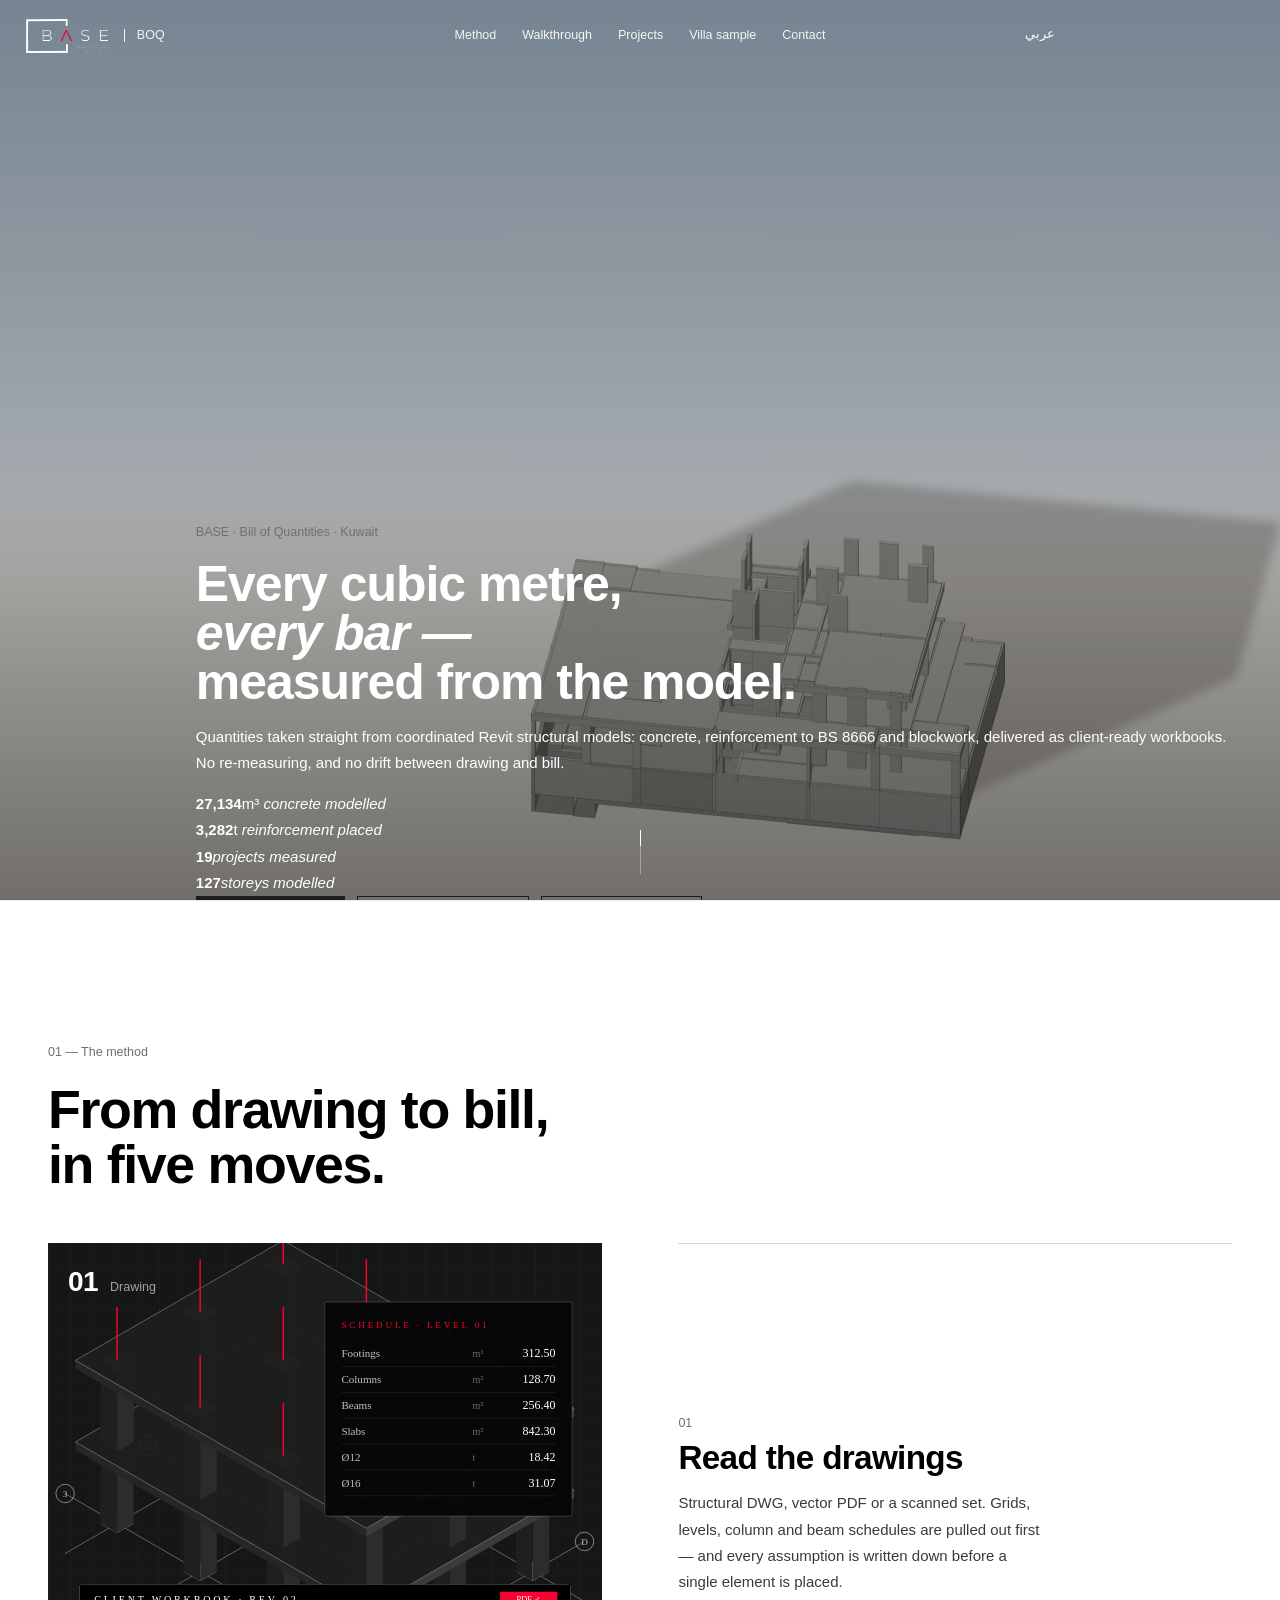
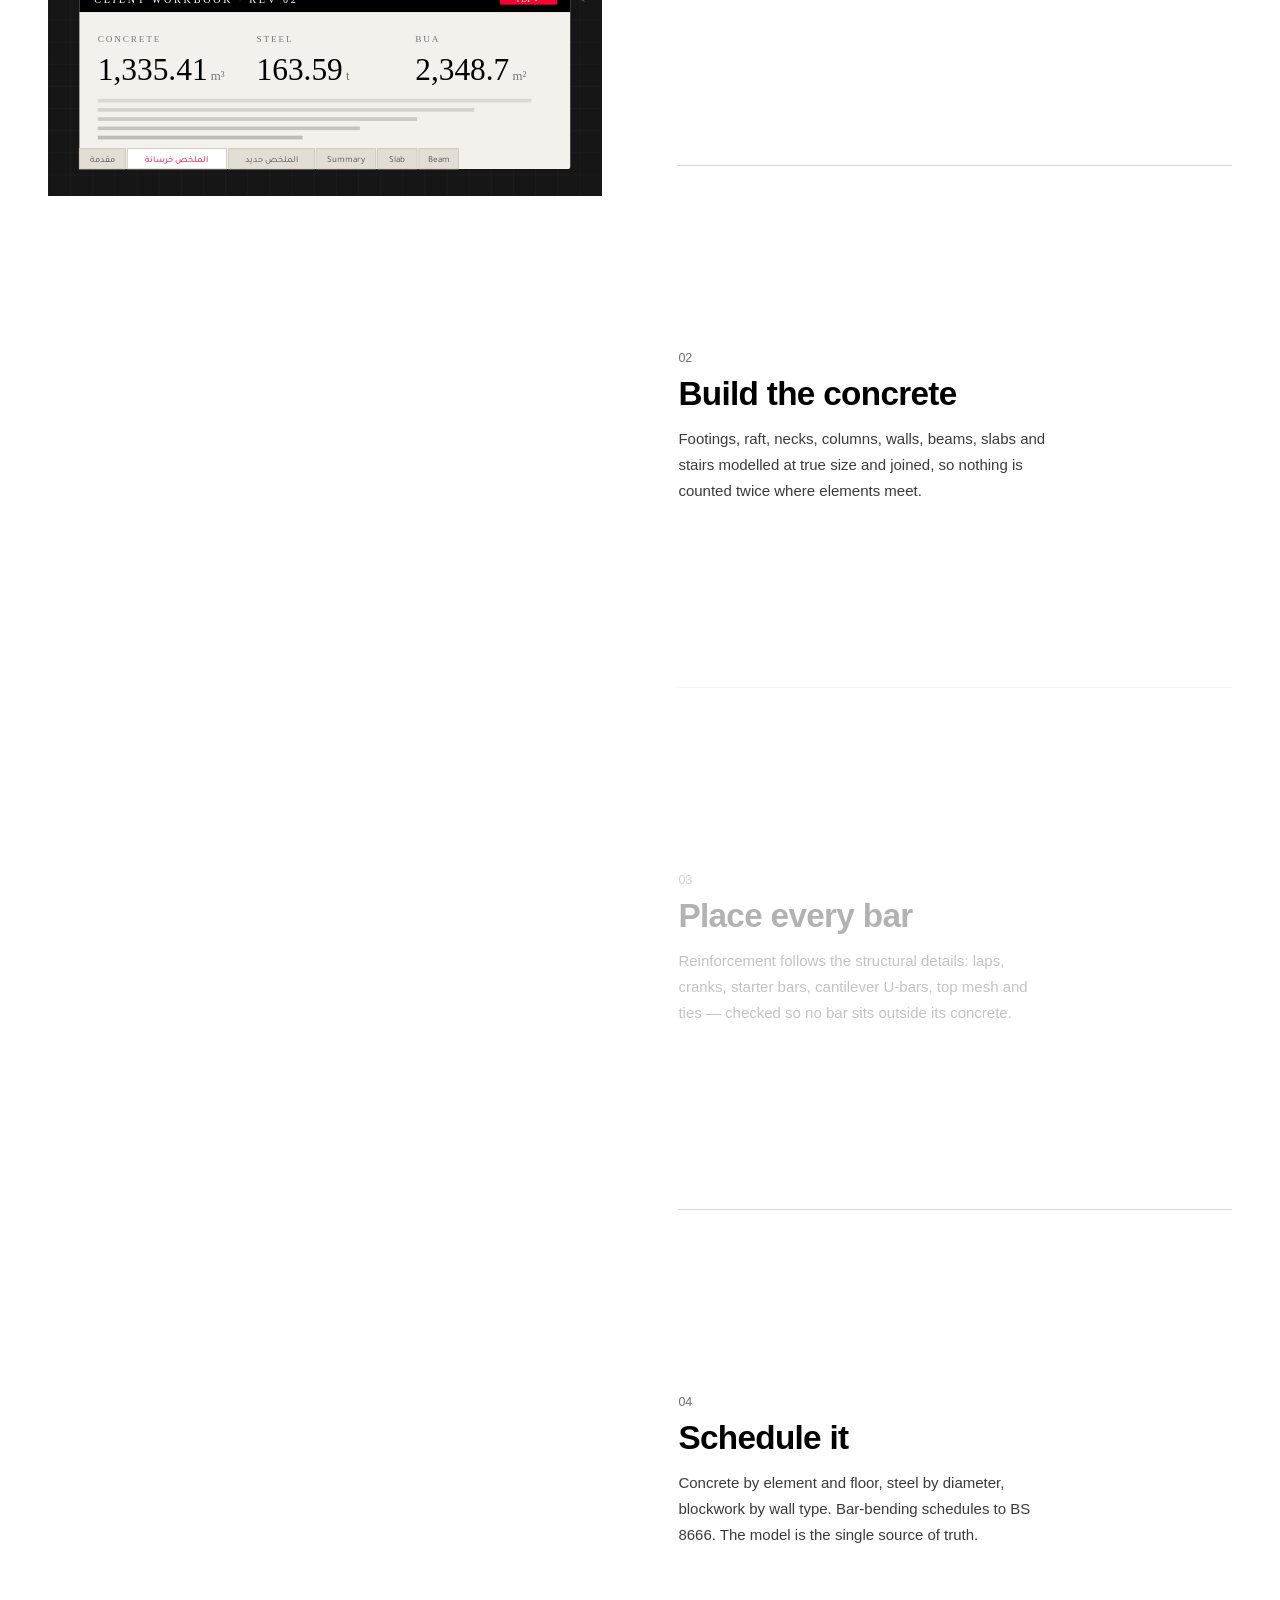
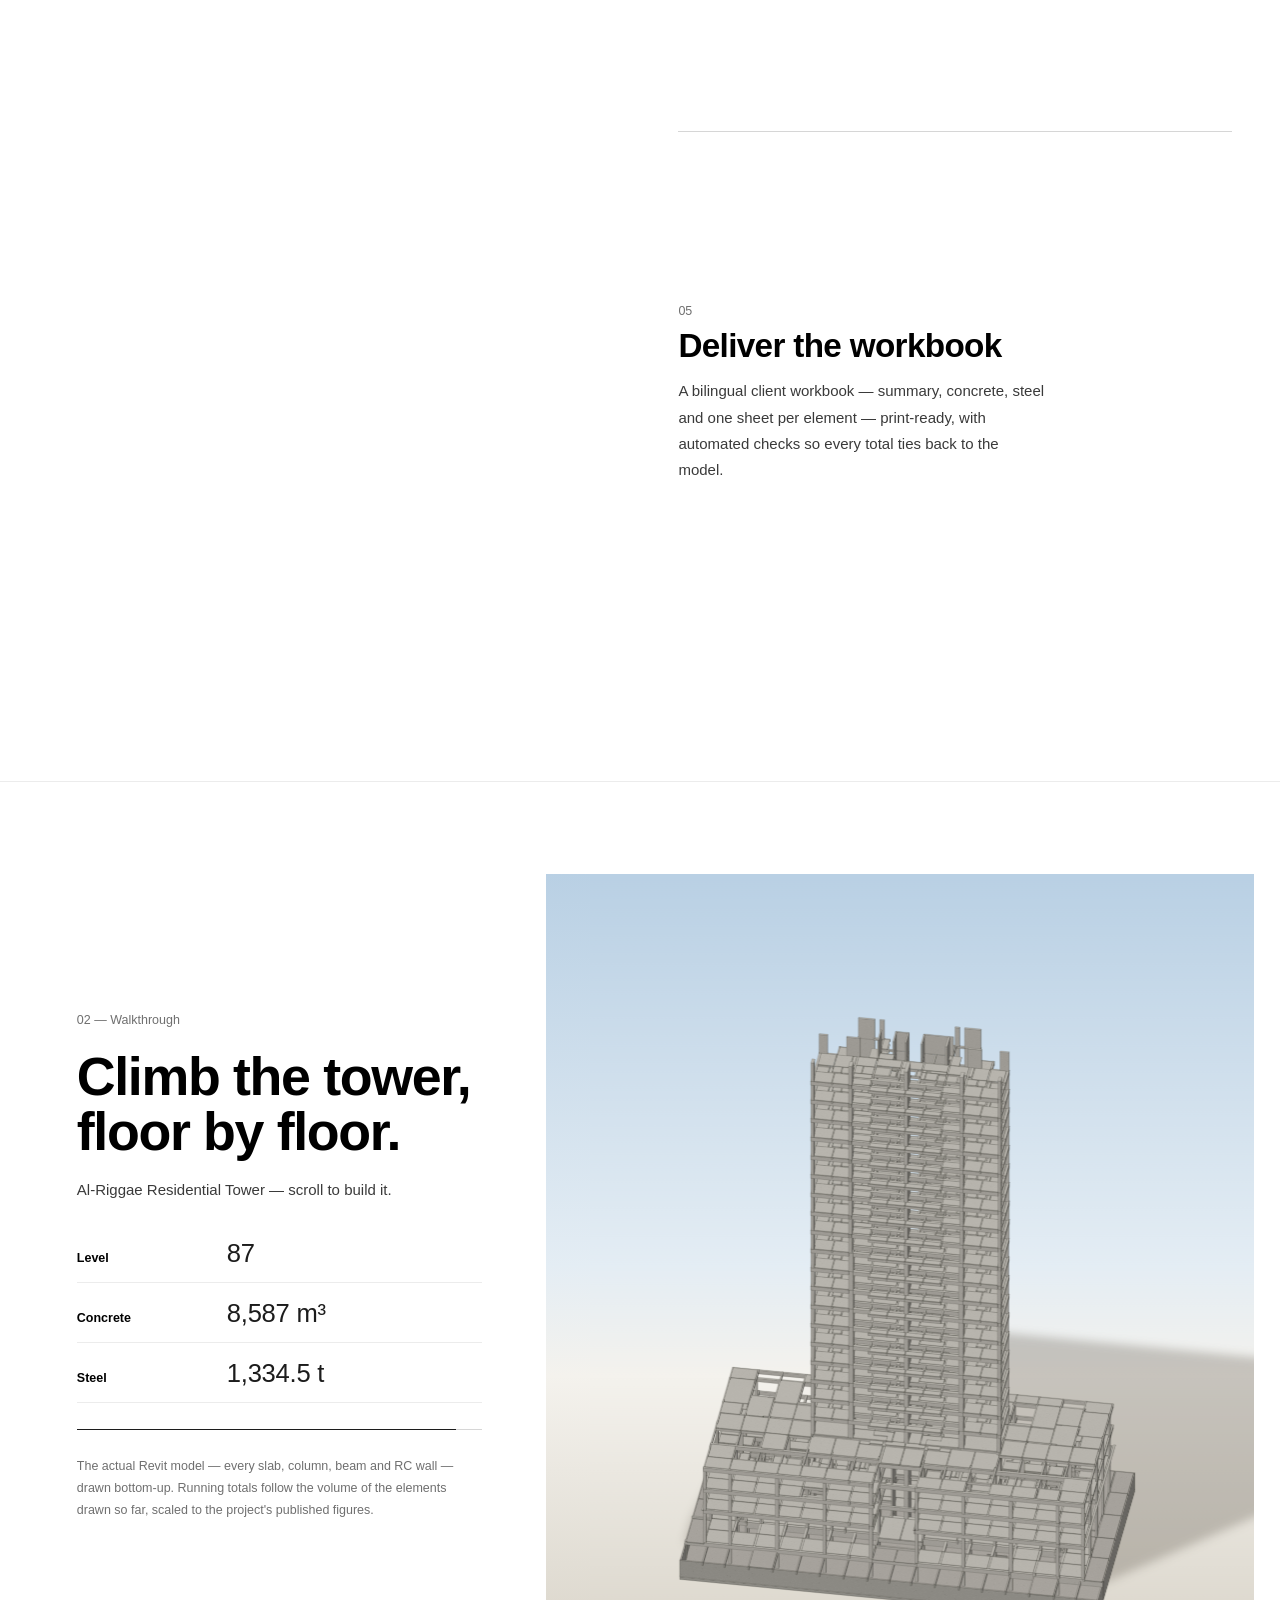
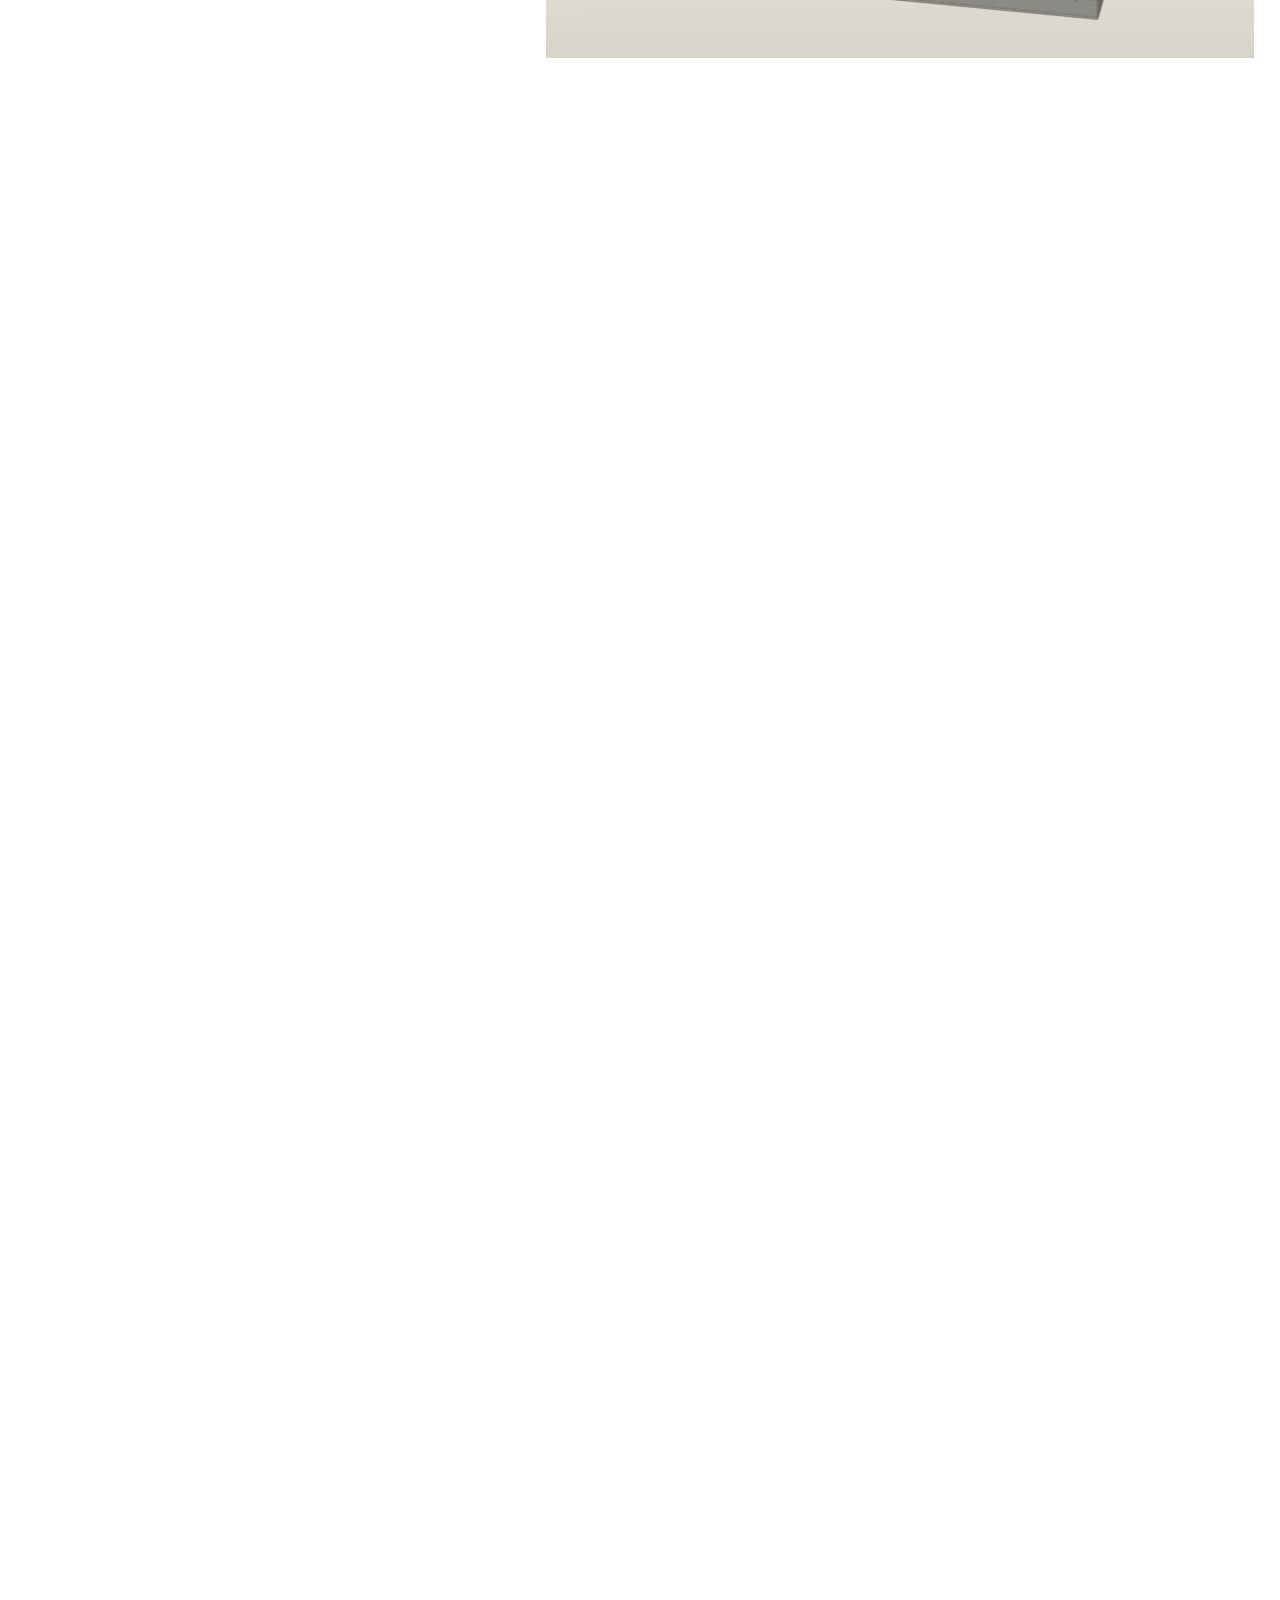
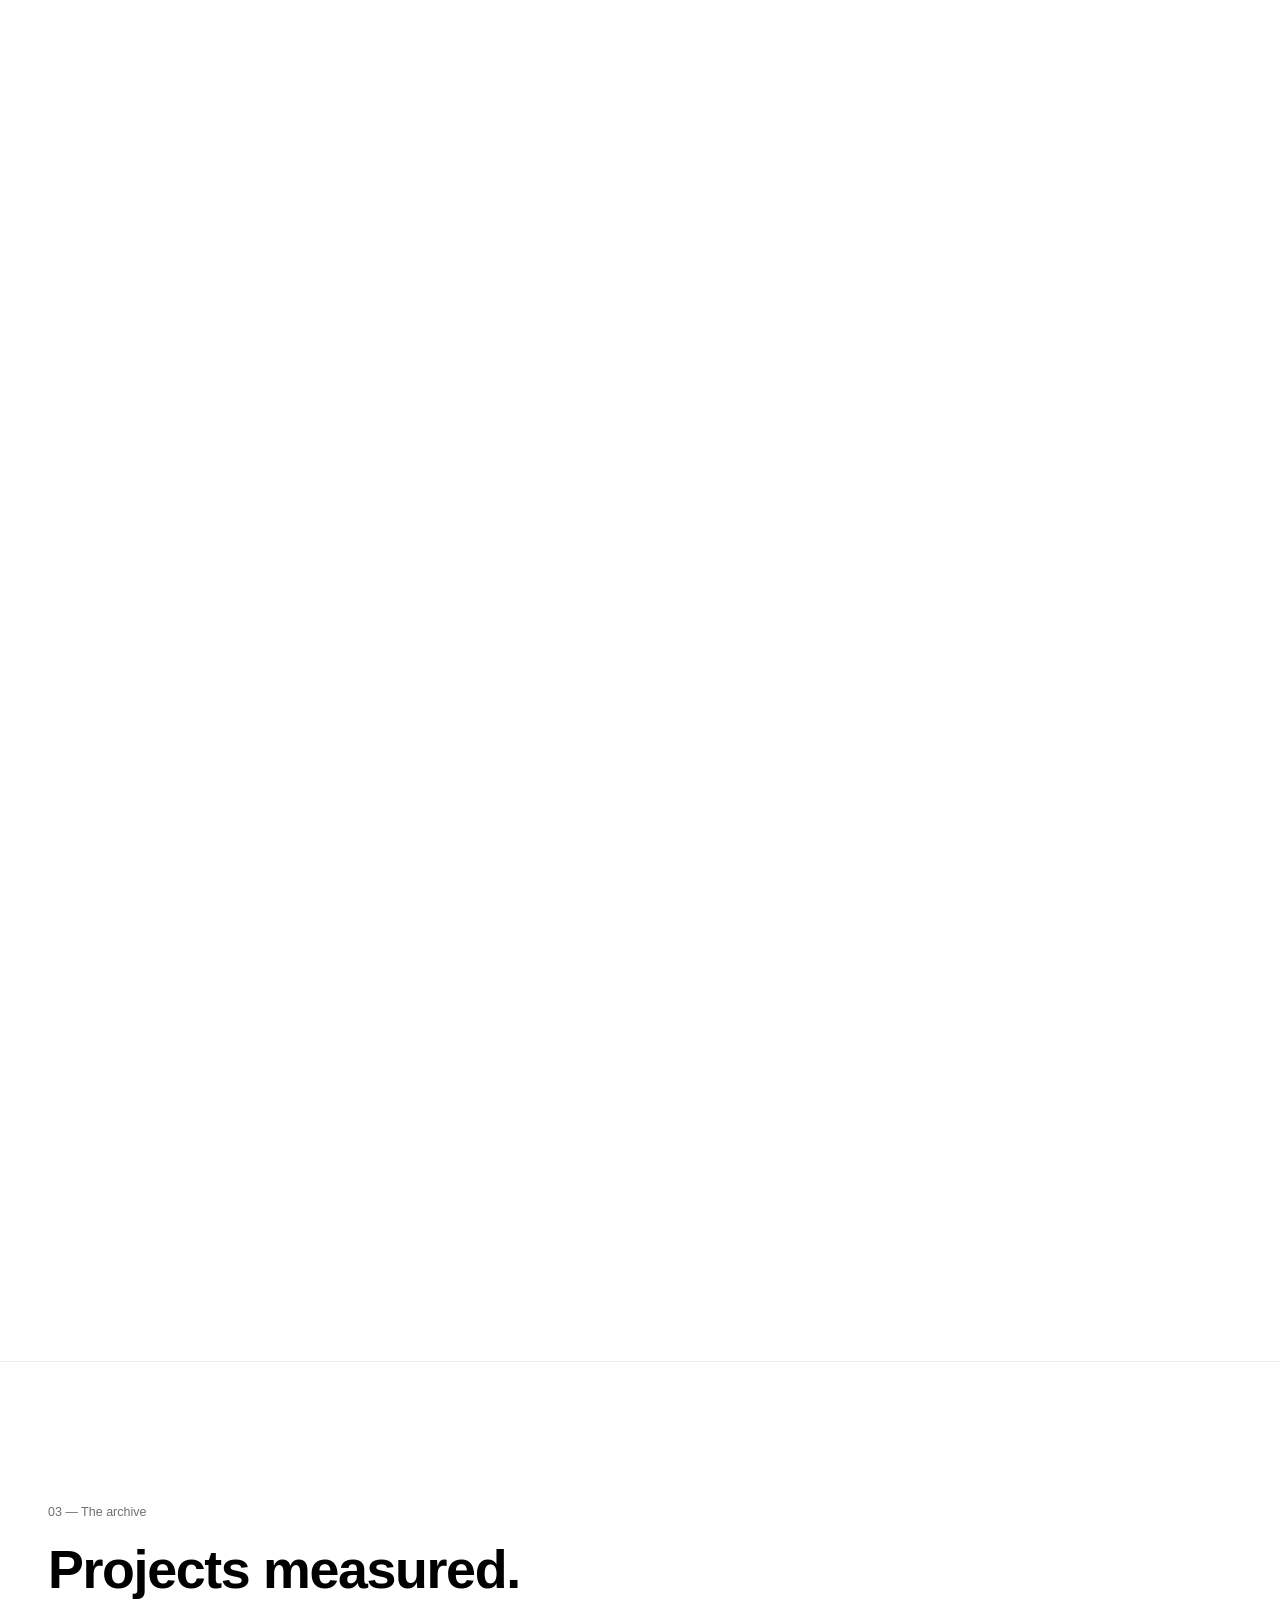
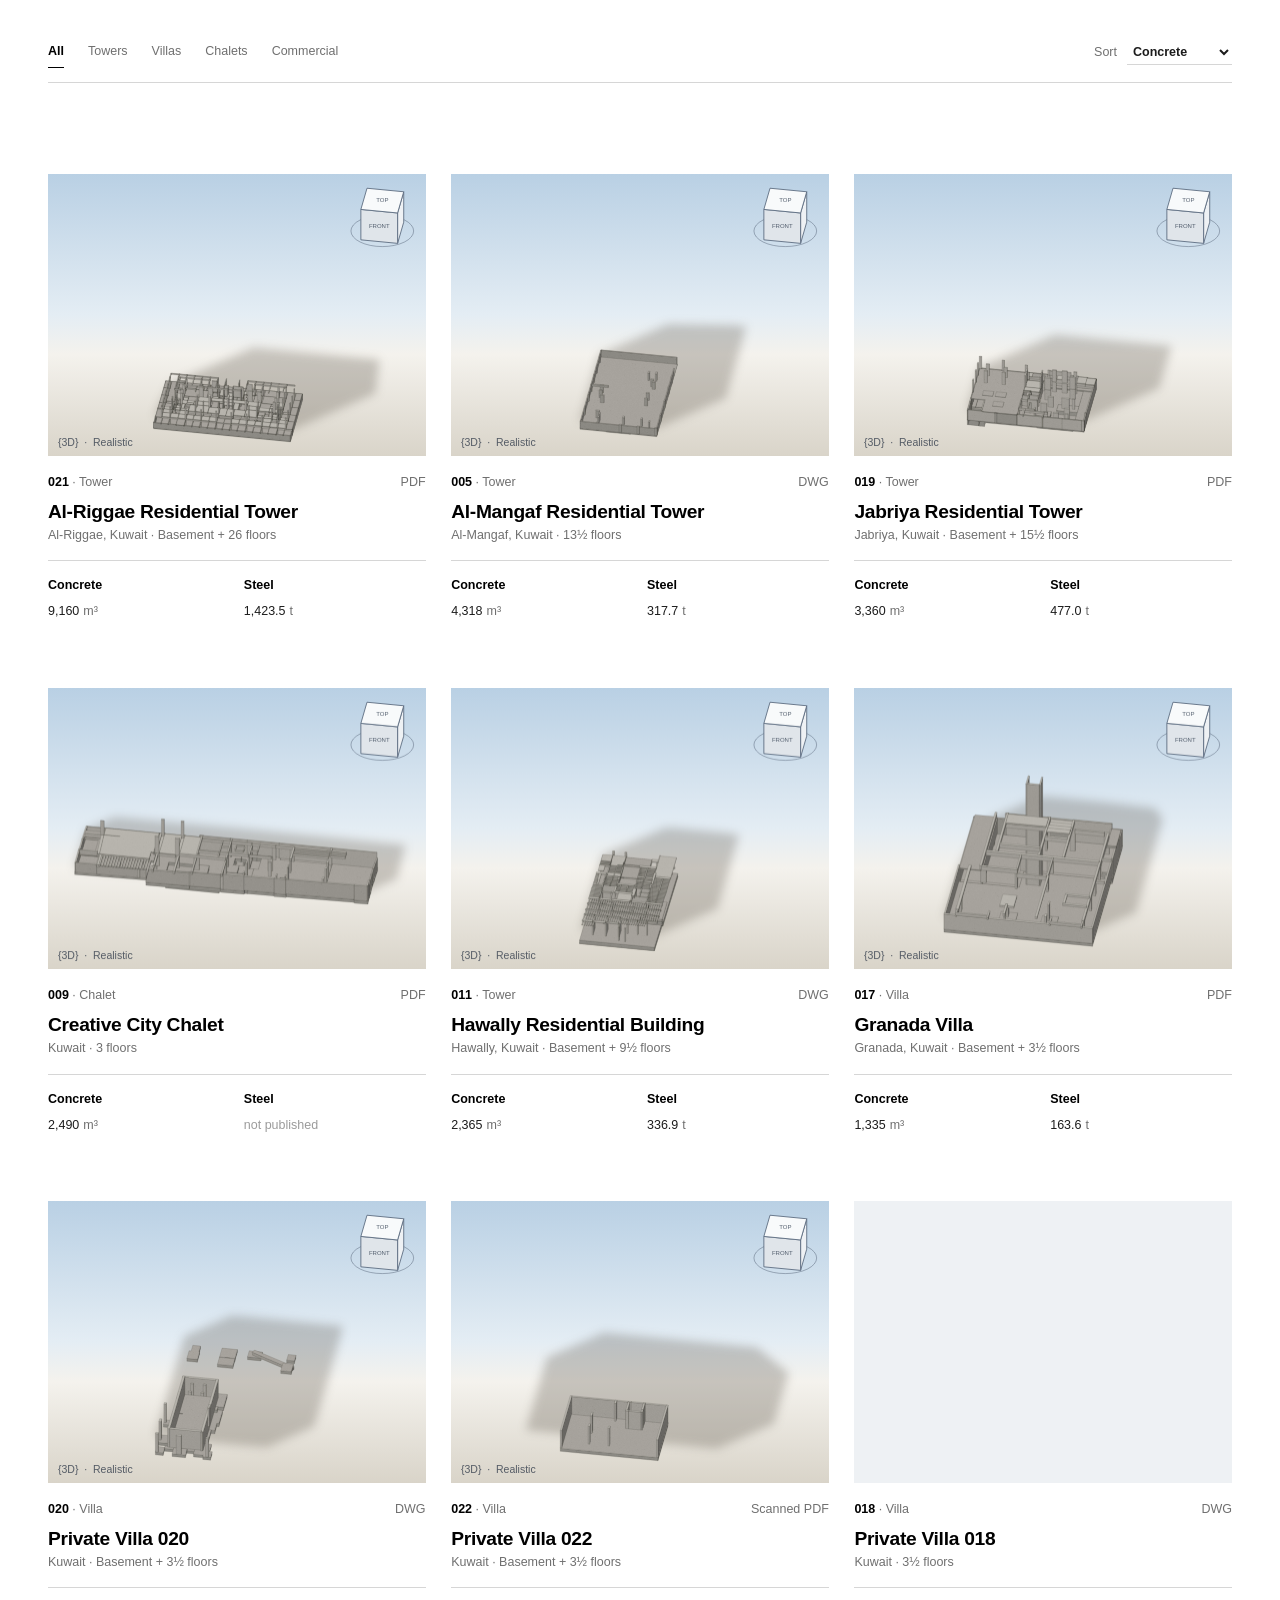
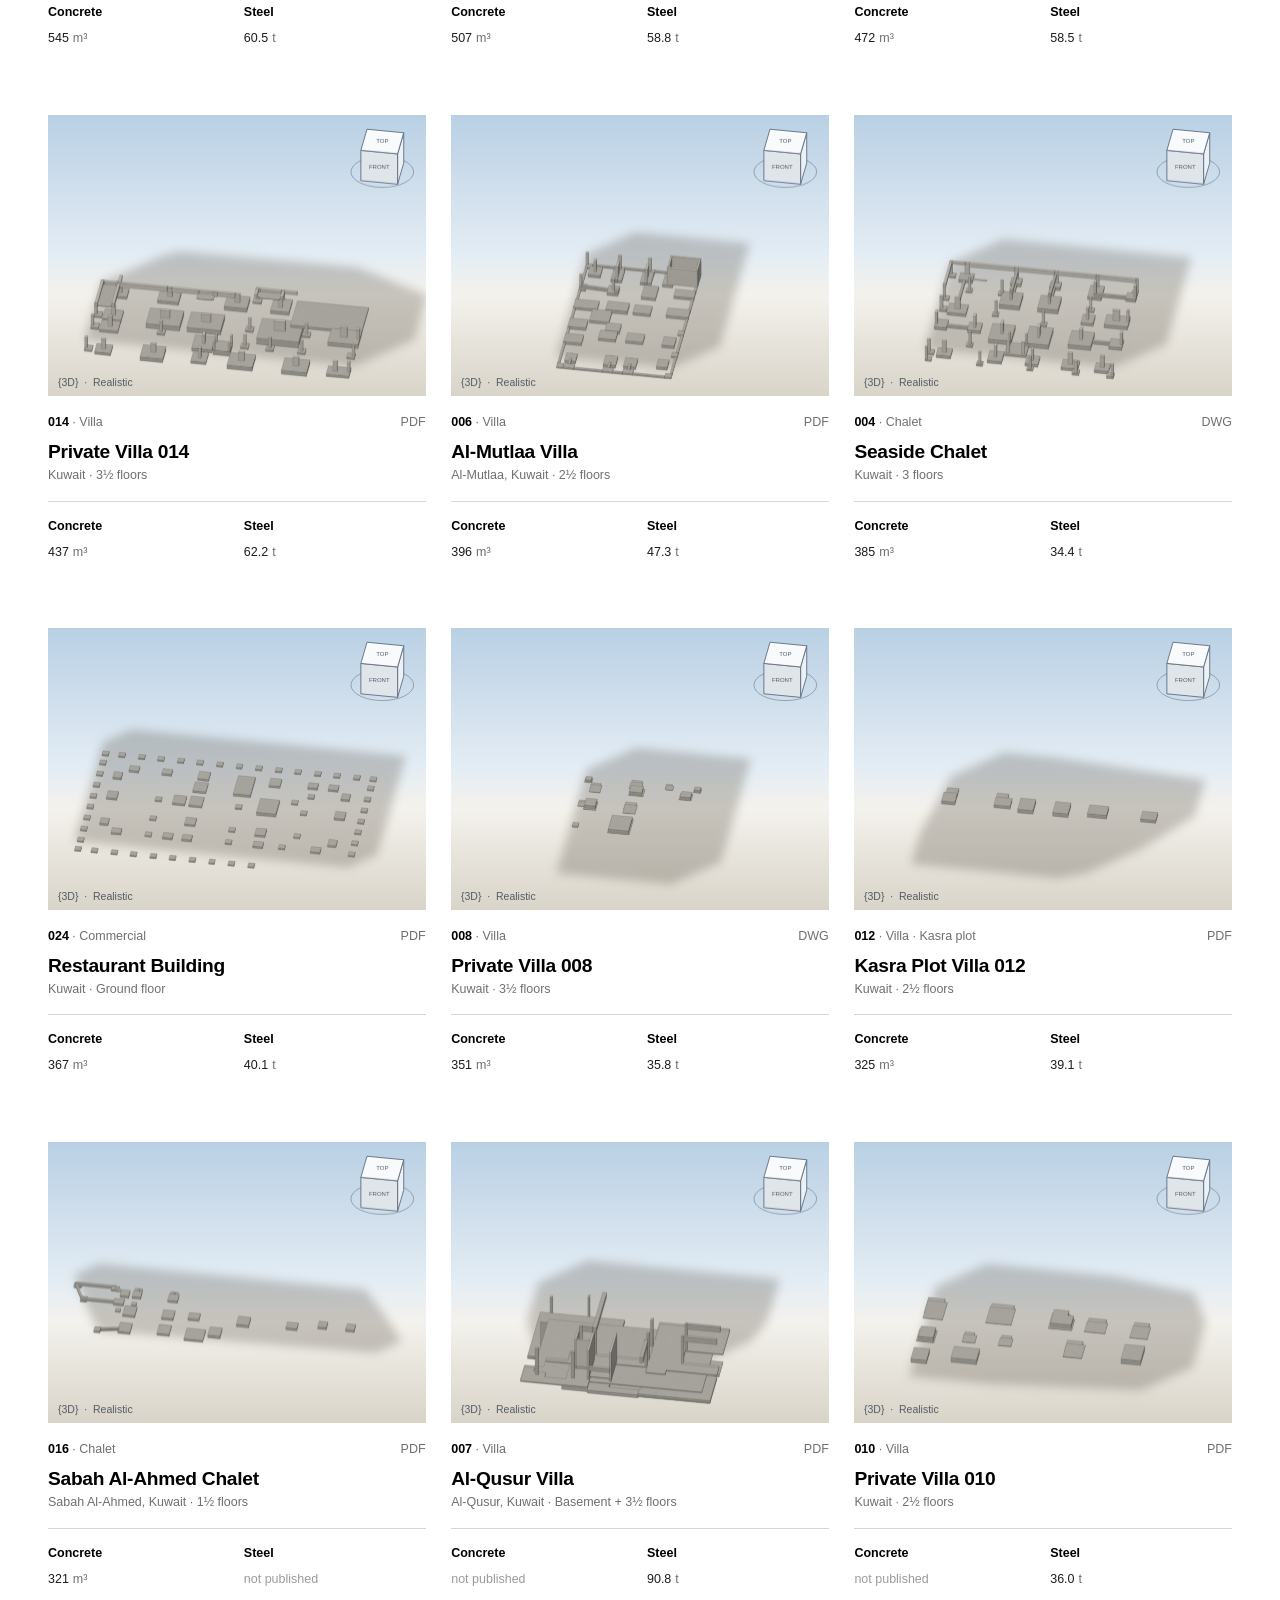
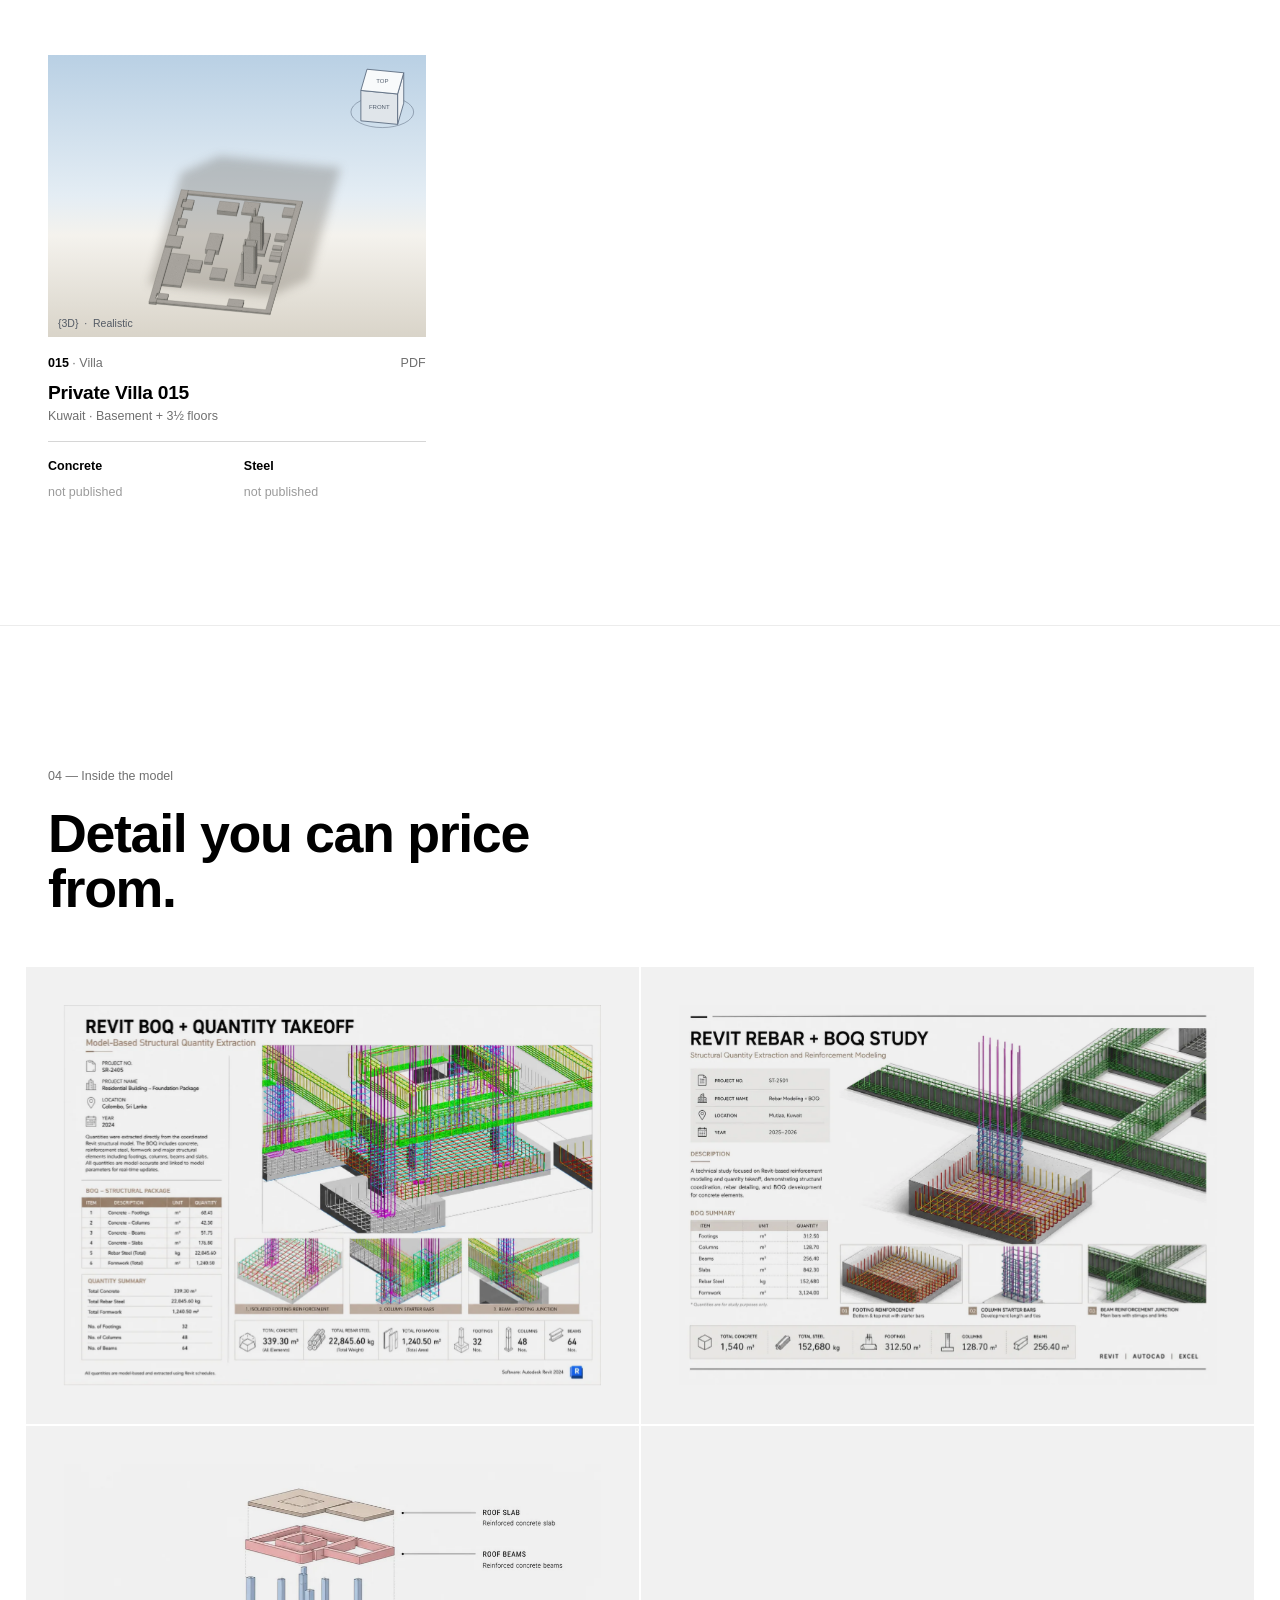
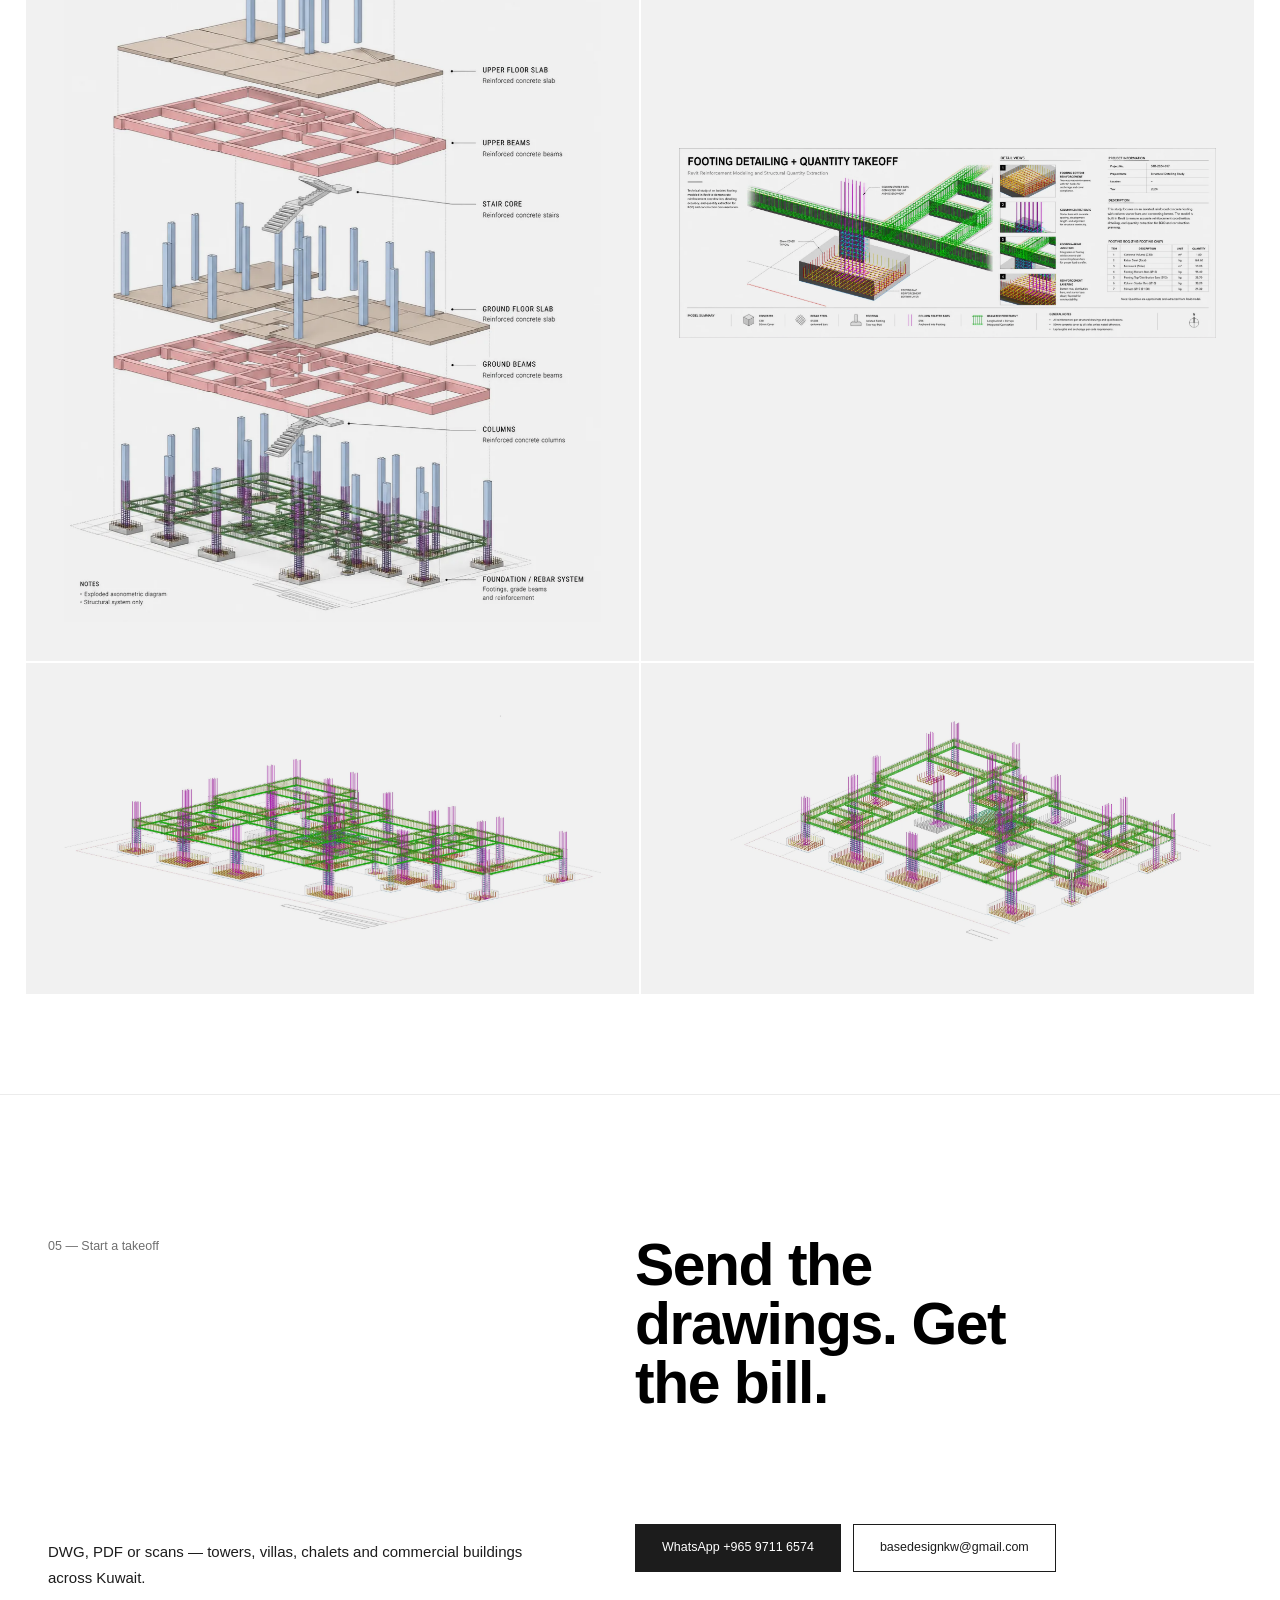
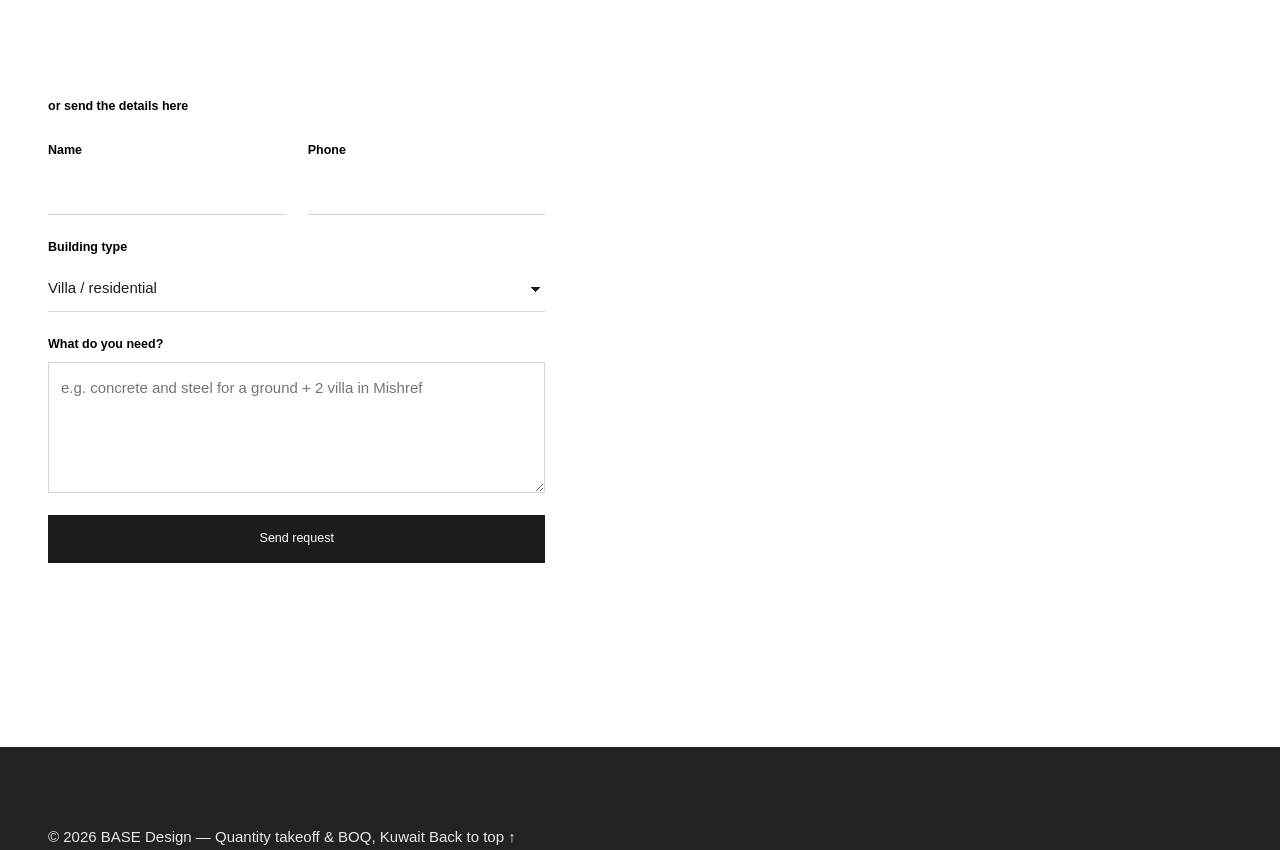
==== commit 57719400: "Interactive villa sample at /boq/villa/ + BOQ link preview Mobile Arabic page from a real Revit vill" ====
--- a/index.html
+++ b/index.html
@@ -5,23 +5,32 @@
 <meta name="viewport" content="width=device-width, initial-scale=1">
 <title>BASE BOQ — Model-Based Quantities | Kuwait</title>
 <meta name="description" content="BASE BOQ: concrete, reinforcement and blockwork quantities measured from coordinated Revit models — towers, villas, chalets and commercial work across Kuwait.">
-<meta name="theme-color" content="#ffffff">
+<meta name="theme-color" content="#000000">
 <meta property="og:type" content="website">
 <meta property="og:title" content="BASE BOQ — Model-Based Quantities">
 <meta property="og:description" content="Every cubic metre and every bar, measured from the model. Towers, villas and chalets across Kuwait.">
 <meta property="og:url" content="https://jellox9991.github.io/base-design/">
-<meta property="og:image" content="https://jellox9991.github.io/base-design/assets/img/brand/og-cover.jpg">
+<meta property="og:image" content="https://jellox9991.github.io/base-design/assets/img/brand/og-boq.jpg">
+<meta property="og:image:width" content="1200">
+<meta property="og:image:height" content="630">
+<meta property="og:site_name" content="BASE Architecture &amp; Interior Design">
+<meta property="og:locale" content="en_US">
+<meta property="og:locale:alternate" content="ar_KW">
+<meta name="twitter:card" content="summary_large_image">
+<meta name="twitter:title" content="BASE BOQ — Model-Based Quantities">
+<meta name="twitter:description" content="Every cubic metre and every bar, measured from the Revit model. 19 projects across Kuwait.">
+<meta name="twitter:image" content="https://jellox9991.github.io/base-design/assets/img/brand/og-boq.jpg">
 <link rel="canonical" href="https://jellox9991.github.io/base-design/">
 <link rel="icon" href="assets/img/brand/favicon.svg" type="image/svg+xml">
 <link rel="preconnect" href="https://fonts.googleapis.com">
 <link rel="preconnect" href="https://fonts.gstatic.com" crossorigin>
-<link href="https://fonts.googleapis.com/css2?family=Inter:wght@400;500;600;700&family=Tajawal:wght@400;500;700&display=swap" rel="stylesheet">
+<link href="https://fonts.googleapis.com/css2?family=Cormorant+Garamond:ital,wght@0,300;0,400;0,500;1,300;1,400&family=Outfit:wght@200;300;400;500&family=Tajawal:wght@300;400;500;700&display=swap" rel="stylesheet">
 <link rel="stylesheet" href="boq/boq.css">
 </head>
 <body>
 
 <div class="loader" id="loader" aria-hidden="true">
-  <div class="loader-mark"><img src="assets/img/brand/logo-mark-dark.png" alt=""></div>
+  <div class="loader-mark"><img src="assets/img/brand/logo-mark.png" alt=""></div>
   <div class="loader-bar"><span></span></div>
   <div class="loader-txt" data-en="Measuring the model" data-ar="جارٍ قياس النموذج">Measuring the model</div>
 </div>
@@ -31,65 +40,44 @@
 
 <header class="nav" id="nav">
   <a class="nav-brand" href="./">
-    <img class="logo-light" src="assets/img/brand/logo.png" alt="BASE">
-    <img class="logo-dark" src="assets/img/brand/logo-dark.png" alt="" aria-hidden="true">
+    <img src="assets/img/brand/logo.png" alt="BASE">
     <span class="nav-sub">BOQ</span>
   </a>
   <nav class="nav-links" aria-label="Sections">
     <a href="#method" data-en="Method" data-ar="المنهج">Method</a>
     <a href="#ascent" data-en="Walkthrough" data-ar="الجولة">Walkthrough</a>
     <a href="#projects" data-en="Projects" data-ar="المشاريع">Projects</a>
+    <a href="boq/villa/" data-en="Villa sample" data-ar="عينة فيلا">Villa sample</a>
     <a href="#contact" data-en="Contact" data-ar="تواصل">Contact</a>
   </nav>
-  <div class="nav-end">
-    <a class="nav-ico" data-wa href="https://wa.me/96597116574" target="_blank" rel="noopener" aria-label="WhatsApp">
-      <svg viewBox="0 0 24 24" aria-hidden="true"><path d="M12 2.2a9.8 9.8 0 0 0-8.4 14.8L2.2 21.8l4.9-1.3A9.8 9.8 0 1 0 12 2.2Zm0 1.8a8 8 0 1 1-4.1 14.9l-.3-.2-2.9.8.8-2.8-.2-.3A8 8 0 0 1 12 4Zm-3.3 4c-.2 0-.5 0-.8.4-.3.3-1 1-1 2.4s1 2.8 1.2 3c.2.2 2 3.1 4.9 4.2 2.4.9 2.9.8 3.4.7.5-.1 1.7-.7 1.9-1.4.2-.7.2-1.2.2-1.4l-.5-.3-1.9-.9c-.3-.1-.5-.1-.7.2l-.9 1.1c-.2.2-.3.2-.6.1-.3-.1-1.2-.5-2.3-1.4-.9-.8-1.4-1.7-1.6-2-.2-.3 0-.4.1-.6l.5-.5.3-.5v-.5l-.9-2.1c-.2-.5-.4-.5-.6-.5h-.5Z"/></svg>
-    </a>
-    <a class="nav-ico" data-mail href="mailto:basedesignkw@gmail.com" aria-label="Email">
-      <svg viewBox="0 0 24 24" aria-hidden="true"><path d="M3 5h18v14H3V5Zm1.8 1.8v.4l7.2 5.3 7.2-5.3v-.4H4.8Zm14.4 2.6-7.2 5.3-7.2-5.3v7.8h14.4V9.4Z"/></svg>
-    </a>
-    <button class="lang" id="langBtn" type="button" aria-label="Switch language">عربي</button>
-  </div>
+  <button class="lang" id="langBtn" type="button" aria-label="Switch language">عربي</button>
 </header>
 
 <!-- ============ HERO ============ -->
 <section class="hero" id="top">
   <canvas class="hero-canvas" id="heroCanvas" aria-hidden="true"></canvas>
+  <div class="hero-grain" aria-hidden="true"></div>
   <div class="hero-inner">
+    <p class="eyebrow"><span class="dot"></span><span data-en="BASE · Bill of Quantities · Kuwait" data-ar="BASE · جداول الكميات · الكويت">BASE · Bill of Quantities · Kuwait</span></p>
     <h1 class="hero-title">
       <span class="line"><span data-en="Every cubic metre," data-ar="كل متر مكعب،">Every cubic metre,</span></span>
-      <span class="line"><span data-en="every bar —" data-ar="كل سيخ —">every bar —</span></span>
+      <span class="line"><em data-en="every bar —" data-ar="كل سيخ —">every bar —</em></span>
       <span class="line"><span data-en="measured from the model." data-ar="مقاس من النموذج.">measured from the model.</span></span>
     </h1>
-  </div>
-  <a class="scroll-cue" href="#intro" aria-label="Scroll"><span></span></a>
-</section>
-
-<!-- ============ INTRO / AT A GLANCE ============ -->
-<section class="intro" id="intro">
-  <div class="intro-inner wrap">
-    <div class="intro-copy">
-      <h2 class="intro-name" data-en="BASE BOQ — Model-based quantities" data-ar="BASE BOQ — كميات من النموذج">BASE BOQ — Model-based quantities</h2>
-      <p class="intro-lede" data-en="Quantities taken straight from coordinated Revit structural models: concrete, reinforcement to BS 8666 and blockwork, delivered as client-ready workbooks. No re-measuring, and no drift between drawing and bill." data-ar="كميات مأخوذة مباشرة من نماذج ريفيت الإنشائية المنسّقة: الخرسانة، والحديد حسب BS 8666، والطابوق — تُسلَّم في ملفات جاهزة للعميل. بلا إعادة قياس، وبلا فرق بين المخطط والجدول.">Quantities taken straight from coordinated Revit structural models: concrete, reinforcement to BS 8666 and blockwork, delivered as client-ready workbooks. No re-measuring, and no drift between drawing and bill.</p>
-      <div class="hero-cta">
-        <a class="btn btn-red" href="#projects"><span data-en="View the projects" data-ar="استعرض المشاريع">View the projects</span></a>
-        <a class="btn btn-line" href="#ascent"><span data-en="Take the walkthrough" data-ar="ابدأ الجولة">Take the walkthrough</span></a>
-      </div>
-    </div>
-    <aside class="intro-spec">
-      <dl class="spec">
-        <div><dt data-en="Concrete modelled" data-ar="خرسانة منمذجة">Concrete modelled</dt><dd><b class="count" data-key="concrete">0</b> <span data-en="m³" data-ar="م³">m³</span></dd></div>
-        <div><dt data-en="Reinforcement placed" data-ar="حديد تسليح">Reinforcement placed</dt><dd><b class="count" data-key="steel">0</b> <span data-en="t" data-ar="طن">t</span></dd></div>
-        <div><dt data-en="Projects measured" data-ar="مشاريع مُقاسة">Projects measured</dt><dd><b class="count" data-key="projects">0</b></dd></div>
-        <div><dt data-en="Storeys modelled" data-ar="أدوار منمذجة">Storeys modelled</dt><dd><b class="count" data-key="levels">0</b></dd></div>
-        <div><dt data-en="Bar schedules" data-ar="جداول التفريد">Bar schedules</dt><dd>BS 8666</dd></div>
-        <div><dt data-en="Coverage" data-ar="النطاق">Coverage</dt><dd data-en="Towers, villas, chalets and commercial — Kuwait" data-ar="أبراج وفلل وشاليهات وتجاري — الكويت">Towers, villas, chalets and commercial — Kuwait</dd></div>
-      </dl>
-      <p class="spec-share"><span data-en="Contact :" data-ar="تواصل :">Contact :</span>
-        <a data-wa href="https://wa.me/96597116574" target="_blank" rel="noopener" data-en="WhatsApp" data-ar="واتساب">WhatsApp</a>
-        <a data-mail href="mailto:basedesignkw@gmail.com" data-en="Email" data-ar="البريد">Email</a></p>
-    </aside>
-  </div>
+    <p class="hero-lede" data-en="Quantities taken straight from coordinated Revit structural models: concrete, reinforcement to BS 8666 and blockwork, delivered as client-ready workbooks. No re-measuring, and no drift between drawing and bill." data-ar="كميات مأخوذة مباشرة من نماذج ريفيت الإنشائية المنسّقة: الخرسانة، والحديد حسب BS 8666، والطابوق — تُسلَّم في ملفات جاهزة للعميل. بلا إعادة قياس، وبلا فرق بين المخطط والجدول.">Quantities taken straight from coordinated Revit structural models: concrete, reinforcement to BS 8666 and blockwork, delivered as client-ready workbooks. No re-measuring, and no drift between drawing and bill.</p>
+    <div class="hero-stats">
+      <div class="stat"><b class="count" data-key="concrete">0</b><span>m³ <i data-en="concrete modelled" data-ar="خرسانة منمذجة">concrete modelled</i></span></div>
+      <div class="stat"><b class="count" data-key="steel">0</b><span>t <i data-en="reinforcement placed" data-ar="حديد تسليح">reinforcement placed</i></span></div>
+      <div class="stat"><b class="count" data-key="projects">0</b><span><i data-en="projects measured" data-ar="مشروعاً مُقاساً">projects measured</i></span></div>
+      <div class="stat"><b class="count" data-key="levels">0</b><span><i data-en="storeys modelled" data-ar="دوراً منمذجاً">storeys modelled</i></span></div>
+    </div>
+    <div class="hero-cta">
+      <a class="btn btn-red" href="#projects"><span data-en="View the projects" data-ar="استعرض المشاريع">View the projects</span></a>
+      <a class="btn btn-line" href="#ascent"><span data-en="Take the walkthrough" data-ar="ابدأ الجولة">Take the walkthrough</span></a>
+      <a class="btn btn-line" href="boq/villa/"><span data-en="Try the villa sample" data-ar="جرّب عينة الفيلا">Try the villa sample</span></a>
+    </div>
+  </div>
+  <a class="scroll-cue" href="#method" aria-label="Scroll"><span></span></a>
 </section>
 
 <div class="marquee" aria-hidden="true"><div class="marquee-track" id="marquee"></div></div>
@@ -201,30 +189,24 @@
     <h2 class="sec-title" data-en="Detail you can price from." data-ar="تفاصيل يمكن التسعير منها.">Detail you can price from.</h2>
   </div>
   <div class="reel" id="reel">
-    <div class="reel-col">
-      <figure><img loading="lazy" src="assets/img/projects/boq-03-full.webp" width="1055" height="1491" alt="Footing reinforcement"></figure>
-      <figure><img loading="lazy" src="assets/img/projects/boq-04-full.webp" width="2000" height="707" alt="Beam reinforcement"></figure>
-      <figure><img loading="lazy" src="assets/img/projects/boq-05-full.webp" width="2000" height="845" alt="Structural model"></figure>
-    </div>
-    <div class="reel-col">
-      <figure><img loading="lazy" src="assets/img/projects/boq-01-full.webp" width="1491" height="1055" alt="Revit rebar model"></figure>
-      <figure><img loading="lazy" src="assets/img/projects/boq-02-full.webp" width="1491" height="1055" alt="Rebar and BOQ study sheet"></figure>
-      <figure><img loading="lazy" src="assets/img/projects/boq-06-full.webp" width="2000" height="949" alt="Quantity schedule"></figure>
-    </div>
+    <figure><img loading="lazy" src="assets/img/projects/boq-01-full.webp" alt="Revit rebar model"></figure>
+    <figure><img loading="lazy" src="assets/img/projects/boq-02-full.webp" alt="Rebar and BOQ study sheet"></figure>
+    <figure><img loading="lazy" src="assets/img/projects/boq-03-full.webp" alt="Footing reinforcement"></figure>
+    <figure><img loading="lazy" src="assets/img/projects/boq-04-full.webp" alt="Beam reinforcement"></figure>
+    <figure><img loading="lazy" src="assets/img/projects/boq-05-full.webp" alt="Structural model"></figure>
+    <figure><img loading="lazy" src="assets/img/projects/boq-06-full.webp" alt="Quantity schedule"></figure>
   </div>
 </section>
 
 <!-- ============ CONTACT ============ -->
 <section class="contact" id="contact">
   <div class="wrap contact-inner">
-    <div class="contact-copy">
-      <p class="eyebrow"><span class="dot"></span><span data-en="05 — Start a takeoff" data-ar="٠٥ — ابدأ الحصر">05 — Start a takeoff</span></p>
-      <h2 class="contact-title" data-en="Send the drawings. Get the bill." data-ar="أرسل المخططات. استلم الجدول.">Send the drawings. Get the bill.</h2>
-      <p class="contact-lede" data-en="DWG, PDF or scans — towers, villas, chalets and commercial buildings across Kuwait." data-ar="كاد أو PDF أو مسح ضوئي — أبراج وفلل وشاليهات ومبانٍ تجارية في أنحاء الكويت.">DWG, PDF or scans — towers, villas, chalets and commercial buildings across Kuwait.</p>
-      <div class="hero-cta">
-        <a class="btn btn-red" id="waBtn" href="https://wa.me/96597116574" target="_blank" rel="noopener"><span id="waText" data-en="WhatsApp +965 9711 6574" data-ar="واتساب ‎+965 9711 6574">WhatsApp +965 9711 6574</span></a>
-        <a class="btn btn-line" id="mailBtn" href="mailto:basedesignkw@gmail.com"><span id="mailText">basedesignkw@gmail.com</span></a>
-      </div>
+    <p class="eyebrow"><span class="dot"></span><span data-en="05 — Start a takeoff" data-ar="٠٥ — ابدأ الحصر">05 — Start a takeoff</span></p>
+    <h2 class="contact-title" data-en="Send the drawings. Get the bill." data-ar="أرسل المخططات. استلم الجدول.">Send the drawings. Get the bill.</h2>
+    <p class="hero-lede" data-en="DWG, PDF or scans — towers, villas, chalets and commercial buildings across Kuwait." data-ar="كاد أو PDF أو مسح ضوئي — أبراج وفلل وشاليهات ومبانٍ تجارية في أنحاء الكويت.">DWG, PDF or scans — towers, villas, chalets and commercial buildings across Kuwait.</p>
+    <div class="hero-cta">
+      <a class="btn btn-red" id="waBtn" href="https://wa.me/96597116574" target="_blank" rel="noopener"><span id="waText" data-en="WhatsApp +965 9711 6574" data-ar="واتساب ‎+965 9711 6574">WhatsApp +965 9711 6574</span></a>
+      <a class="btn btn-line" id="mailBtn" href="mailto:basedesignkw@gmail.com"><span id="mailText">basedesignkw@gmail.com</span></a>
     </div>
 
     <form class="qform" id="contactForm" method="POST" novalidate>
@@ -254,37 +236,9 @@
   </div>
 </section>
 
-<footer class="foot">
-  <div class="foot-inner wrap">
-    <div class="foot-brand">
-      <b>BASE Design</b>
-      <span data-en="Quantity takeoff &amp; BOQ" data-ar="حصر الكميات وجداول الكميات">Quantity takeoff &amp; BOQ</span>
-    </div>
-    <div class="foot-col">
-      <h4 data-en="Services" data-ar="الخدمات">Services</h4>
-      <p data-en="Concrete quantities" data-ar="كميات الخرسانة">Concrete quantities</p>
-      <p data-en="Reinforcement · BBS to BS 8666" data-ar="التسليح · جداول تفريد BS 8666">Reinforcement · BBS to BS 8666</p>
-      <p data-en="Blockwork" data-ar="الطابوق">Blockwork</p>
-      <p data-en="Client workbooks" data-ar="ملفات العميل">Client workbooks</p>
-    </div>
-    <div class="foot-col">
-      <h4 data-en="Buildings" data-ar="المباني">Buildings</h4>
-      <p data-en="Towers" data-ar="أبراج">Towers</p>
-      <p data-en="Villas" data-ar="فلل">Villas</p>
-      <p data-en="Chalets" data-ar="شاليهات">Chalets</p>
-      <p data-en="Commercial" data-ar="تجاري">Commercial</p>
-    </div>
-    <div class="foot-col">
-      <h4 data-en="Contact" data-ar="تواصل">Contact</h4>
-      <p><a data-mail data-show-email href="mailto:basedesignkw@gmail.com">basedesignkw@gmail.com</a></p>
-      <p><a data-wa data-show-phone href="https://wa.me/96597116574" target="_blank" rel="noopener" dir="ltr">+965 9711 6574</a></p>
-      <p data-en="Kuwait" data-ar="الكويت">Kuwait</p>
-    </div>
-  </div>
-  <div class="foot-base wrap">
-    <span>© <span id="yr">2026</span> BASE Design</span>
-    <a href="#top" data-en="Back to top" data-ar="إلى الأعلى">Back to top</a>
-  </div>
+<footer class="foot wrap">
+  <span>© <span id="yr">2026</span> BASE Design — Quantity takeoff &amp; BOQ, Kuwait</span>
+  <a href="#top" data-en="Back to top ↑" data-ar="إلى الأعلى ↑">Back to top ↑</a>
 </footer>
 
 <!-- ============ PROJECT DIALOG ============ -->
@@ -303,8 +257,8 @@
       <div class="m-stats" id="mStats"></div>
       <p class="m-note" id="mNote"></p>
       <div class="m-nav">
-        <button id="mPrev" aria-label="Previous project"><svg viewBox="0 0 16 32" aria-hidden="true"><path d="M13 2 3 16l10 14"/></svg></button>
-        <button id="mNext" aria-label="Next project"><svg viewBox="0 0 16 32" aria-hidden="true"><path d="M3 2l10 14L3 30"/></svg></button>
+        <button id="mPrev" aria-label="Previous project">←</button>
+        <button id="mNext" aria-label="Next project">→</button>
       </div>
     </div>
   </article>
